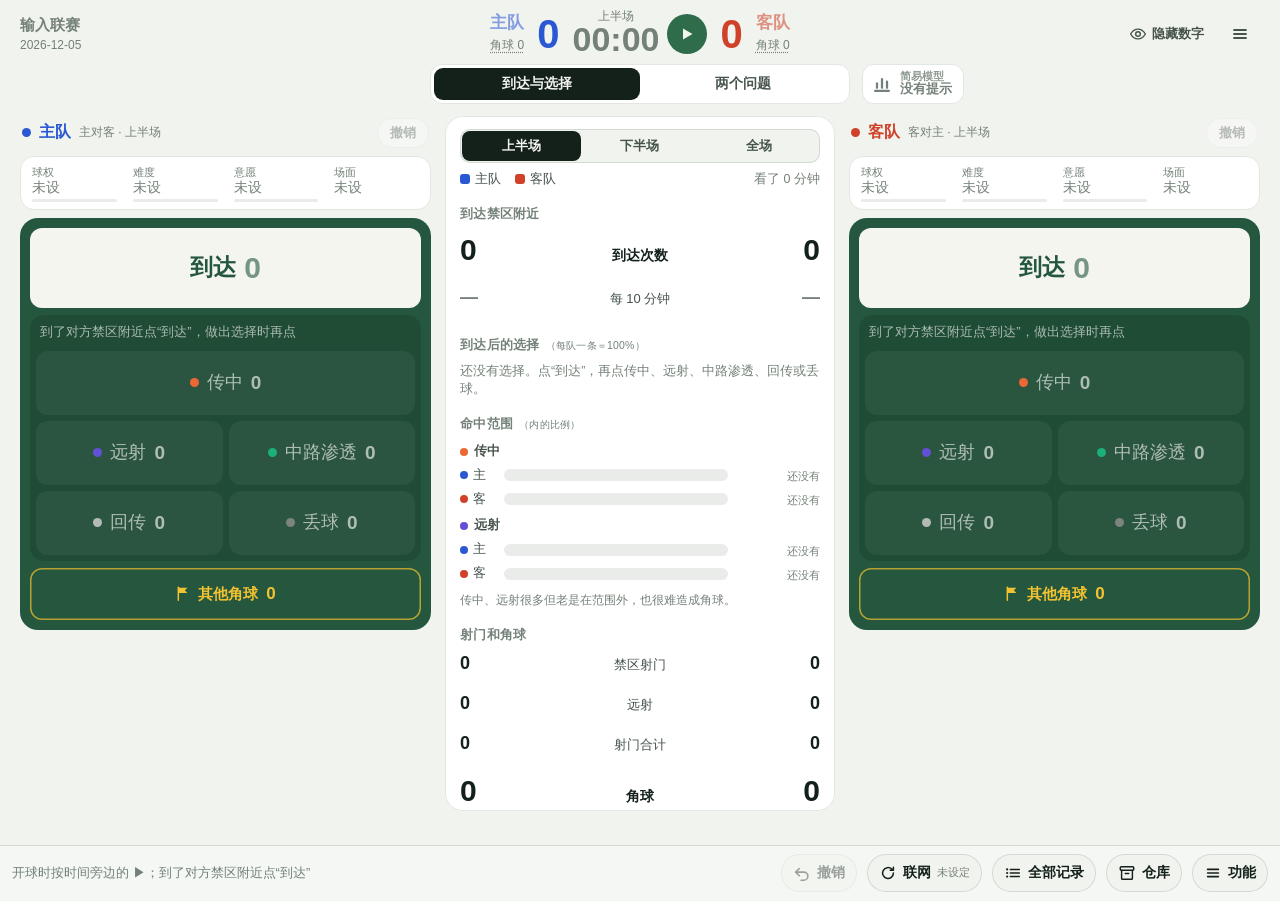
==== index.html @ af72b7cb "v4: hide the slider numbers (eye button) so they don't sway your judgment - Eye button top right (ic" ====
<!doctype html>
<html lang="zh-Hans">
<head>
<meta charset="utf-8">
<meta name="viewport" content="width=device-width, initial-scale=1, viewport-fit=cover, user-scalable=no">
<meta name="apple-mobile-web-app-capable" content="yes">
<meta name="mobile-web-app-capable" content="yes">
<meta name="apple-mobile-web-app-status-bar-style" content="default">
<meta name="apple-mobile-web-app-title" content="角球到达">
<meta name="theme-color" content="#2F6C4B">
<link rel="manifest" href="./manifest.webmanifest">
<link rel="apple-touch-icon" href="./icon-180.png">
<link rel="icon" type="image/png" sizes="192x192" href="./icon-192.png">
<title>角球到达与选择</title>
<style>
:root{
  --paper:#F1F3EF; --card:#FFFFFF; --raise:#F5F7F4; --ink:#14201A; --ink2:#46544C; --muted:#748178; --rule:#D3DAD4; --line2:#E3E7E2;
  --grass:#2F6C4B; --pitch:#24573D; --pitch2:#1F4D35; --chalk:#F3F5EE; --chalk2:rgba(243,245,238,.66); --tile:rgba(255,255,255,.08); --tile2:rgba(255,255,255,.16);
  --flag:#F2C230; --on-flag:#2A2100; --home:#2A58D3; --away:#CF4229; --warn:#B3261E; --ok:#2F8A57; --scrim:rgba(8,14,10,.45);
  /* 图表：两队、五个选择（颜色检验过色盲与对比） */
  --hm:#2A58D3; --am:#CF4229;
  --cx:#eb6834; --cl:#6250d6; --cm:#1baf7a; --cb:#b4bab5; --cg:#7c847e; --tcb:#14201A; --tcg:#FFFFFF; --trk:#E9ECE9;
  /* 简易模型：大角（黄，跟角球旗一样）、小角（青）、让球（投哪队就用那队的颜色），字色都检验过对比 */
  --big:#F2C230; --on-big:#2A2100; --bigtx:#8A6400; --small:#0F6E78; --on-small:#FFFFFF; --hc0:#2A58D3; --on-hc0:#FFFFFF; --hc1:#B8371F; --on-hc1:#FFFFFF;
  --f-ui:-apple-system,BlinkMacSystemFont,"PingFang SC","Noto Sans SC","Microsoft YaHei",sans-serif;
  --f-num:"Avenir Next Condensed","DIN Condensed","Roboto Condensed","Arial Narrow",-apple-system,sans-serif;
  --pipH:0px;
  color-scheme:light;
}
@media (prefers-color-scheme:dark){:root{
  --paper:#101613; --card:#18201C; --raise:#1C2520; --ink:#E4EAE5; --ink2:#AFBAB3; --muted:#7F8C85; --rule:#2B3530; --line2:#28322D;
  --grass:#2B6445; --pitch:#1E4A33; --pitch2:#1A422D; --home:#86A9FF; --away:#FF8E72; --warn:#FF6B5E; --ok:#5CC08A; --scrim:rgba(0,0,0,.6);
  --hm:#4a7be6; --am:#e0573e;
  --cx:#d95926; --cl:#9085e9; --cm:#199e70; --cb:#5b645e; --cg:#8b948e; --tcb:#F3F5EE; --tcg:#0E1611; --trk:#26302B;
  --bigtx:#F2C230; --small:#5CC6D0; --on-small:#0E1611; --hc0:#86A9FF; --on-hc0:#0E1611; --hc1:#FF8E72; --on-hc1:#0E1611;
  color-scheme:dark;
}}
*{box-sizing:border-box;-webkit-tap-highlight-color:transparent}
html,body{margin:0;height:100%}
body{background:var(--paper);color:var(--ink);font:15px/1.4 var(--f-ui);-webkit-text-size-adjust:100%;overscroll-behavior:none}
button{font:inherit;color:inherit;cursor:pointer;touch-action:manipulation}
button:focus-visible,input:focus-visible{outline:2px solid var(--flag);outline-offset:2px}
input,textarea{font:inherit;color:inherit}
.vh{position:absolute;width:1px;height:1px;overflow:hidden;clip:rect(0 0 0 0)}

/* ---------- 比分列 ---------- */
.app{min-height:100%;display:flex;flex-direction:column;padding:env(safe-area-inset-top) env(safe-area-inset-right) 0 env(safe-area-inset-left)}
.bar{display:grid;grid-template-columns:minmax(0,1fr) auto minmax(0,1fr);align-items:center;gap:12px;padding:10px 20px 6px}
.meta{display:flex;flex-direction:column;gap:2px;min-width:0}
.meta input{border:0;background:none;padding:0;font-weight:600;font-size:15px;min-width:0;width:100%}
.meta input::placeholder{color:var(--muted)}
.meta .sub{font-size:12px;color:var(--muted)}
.score{display:grid;grid-template-columns:minmax(0,9em) auto auto auto minmax(0,9em);align-items:center;gap:10px}
.tn{display:flex;flex-direction:column;min-width:0}
.tn.h{align-items:flex-end;text-align:right} .tn.a{align-items:flex-start}
.tn input{border:0;background:none;padding:0;font-weight:700;font-size:17px;width:100%;text-overflow:ellipsis}
.tn.h input{text-align:right;color:var(--home)} .tn.a input{color:var(--away)}
.tn input::placeholder{color:inherit;opacity:.55}
.cks{border:0;background:none;padding:3px 0;font-size:12px;color:var(--muted);text-decoration:underline dotted;text-underline-offset:3px;white-space:nowrap}
.gl{border:0;background:none;padding:0 3px;border-radius:8px;font:600 40px/1 var(--f-num);min-width:.7em;text-align:center}
.gl.h{color:var(--home)} .gl.a{color:var(--away)}
.gl:active,.cks:active{background:var(--rule)}
.clk{display:flex;align-items:center;gap:8px}
.clkbtn{border:0;background:none;padding:0;display:flex;flex-direction:column;align-items:center}
.clkbtn span{font-size:12px;color:var(--muted);line-height:1}
.clkbtn b{font:600 34px/1.05 var(--f-num);font-variant-numeric:tabular-nums}
.clk.idle .clkbtn b{color:var(--muted)}
.run{width:40px;height:40px;border-radius:20px;border:0;background:var(--grass);color:var(--chalk);display:grid;place-items:center}
.run.on{background:var(--card);color:var(--ink);box-shadow:inset 0 0 0 1px var(--rule)}
.run svg{width:16px;height:16px}
.bar .tools{justify-self:end;display:flex;gap:6px;align-items:center}
.tbtn{height:36px;padding:0 12px;border:0;border-radius:10px;background:none;color:var(--ink2);font-weight:500;white-space:nowrap}
.tbtn:active{background:var(--rule)}
.tbtn.ic{width:40px;padding:0;display:grid;place-items:center}
/* 隐藏数字：右上角的按钮、第一部分视窗的按钮；隐藏中按钮变深色，拖动条旁边只留划掉的眼睛 */
.tbtn.nbtn{display:inline-flex;align-items:center;gap:5px;padding:0 10px;font-size:13px;font-weight:600}
.tbtn.nbtn.on{background:var(--ink);color:var(--paper)}
.tbtn.nbtn svg,.pill.npill svg{width:18px;height:18px;flex:none}
.pill.npill{display:inline-flex;align-items:center;gap:6px;padding:0 12px}
.nh{display:inline-flex;align-items:center;gap:6px;color:var(--muted);font:600 14px/1.2 var(--f-ui);white-space:nowrap}
.nh svg{width:22px;height:22px;flex:none}
.qval .nh svg{width:26px;height:26px}
/* 两个程序的切换；右边是简易模型的提示（不会把下面的按键挤下去） */
.modebar{display:grid;grid-template-columns:minmax(0,1fr) minmax(0,420px) minmax(0,1fr);align-items:center;gap:12px;padding:0 20px 6px;flex:none}
.mseg{grid-column:2;display:grid;grid-template-columns:1fr 1fr;width:100%;background:var(--card);border:1px solid var(--line2);border-radius:12px;padding:3px}
.mseg button{height:32px;border:0;border-radius:9px;background:none;font-size:14px;font-weight:600;color:var(--ink2);white-space:nowrap}
.mseg button[aria-pressed="true"]{background:var(--ink);color:var(--paper)}
.mbn{grid-column:3;justify-self:start;height:40px;max-width:100%;min-width:0;border:0;border-radius:12px;padding:0 12px 0 10px;display:inline-flex;align-items:center;gap:8px;white-space:nowrap;overflow:hidden;color:var(--muted);background:var(--card);box-shadow:inset 0 0 0 1px var(--line2)}
.mbn[hidden]{display:none}
.mbn svg{width:20px;height:20px;flex:none}
.mbn .tx{display:flex;flex-direction:column;align-items:flex-start;line-height:1.15;flex:none}
.mbn .t1{font-size:10.5px;font-weight:600;opacity:.8}
.mbn .t2{font-size:15px;font-weight:800}
.mbn.none .t2{font-size:13px;font-weight:600}
.mbn .tm{font-size:14px;font-weight:700;min-width:0;overflow:hidden;text-overflow:ellipsis}
.mbn.big{background:var(--big);color:var(--on-big);box-shadow:none}
.mbn.small{background:var(--small);color:var(--on-small);box-shadow:none}
.mbn.hc0{background:var(--hc0);color:var(--on-hc0);box-shadow:none}
.mbn.hc1{background:var(--hc1);color:var(--on-hc1);box-shadow:none}
.mbn.new{animation:mbn .8s ease-in-out 3}
@keyframes mbn{0%,100%{box-shadow:0 0 0 0 rgba(242,194,48,0)}50%{box-shadow:0 0 0 6px rgba(242,194,48,.6)}}
@media (prefers-reduced-motion:reduce){.mbn.new{animation:none}}
/* 每队名字旁边的“大角／小角” */
.mbg{display:inline-flex;align-items:center;gap:3px;height:24px;padding:0 8px 0 6px;border:0;border-radius:12px;font-size:13px;font-weight:800;white-space:nowrap;flex:none}
.mbg svg{width:13px;height:13px;flex:none}
.mbg.big{background:var(--big);color:var(--on-big)}
.mbg.small{background:var(--small);color:var(--on-small)}
.mbg.off{background:var(--paper);color:var(--muted);font-weight:600;box-shadow:inset 0 0 0 1px var(--rule)}

/* ---------- 主区：iPad 三栏（统计在中间） ---------- */
.main{flex:1;display:grid;grid-template-columns:minmax(0,1fr) minmax(320px,390px) minmax(0,1fr);grid-template-areas:"home mid away";gap:14px;padding:6px 20px 76px;align-items:start}
.pad[data-i="0"]{grid-area:home} .pad[data-i="1"]{grid-area:away} .mid{grid-area:mid}
.pad{min-width:0}
body.qmode .main{grid-template-columns:minmax(0,1fr) minmax(0,1fr);grid-template-areas:"home away"}
body.qmode .mid{display:none}
/* 比赛结束后：记录按键换成“这场已经结束”卡片 */
.endc{background:var(--card);color:var(--ink);border:1px solid var(--rule);border-radius:18px;padding:22px 18px;display:flex;flex-direction:column;gap:10px;align-items:stretch}
.endc h2{margin:0;font-size:20px;line-height:1.3}
.endc .es{margin:0;font:600 17px/1.5 var(--f-ui)}
.endc .es .h{color:var(--home)} .endc .es .a{color:var(--away)}
.endc .hint{margin:0}
.endc .linkb{border:0;background:none;color:var(--ink2);font:500 13.5px var(--f-ui);text-decoration:underline;padding:8px 0;align-self:center}
body.ended .pad[data-i="1"]{display:none}
@media (max-width:899px){body.ended .pad[data-i="0"]{grid-column:1 / -1}}
@media (min-width:900px){body.ended .main{grid-template-areas:"home mid mid"}body.ended.qmode .main{grid-template-columns:minmax(0,1fr);grid-template-areas:"home"}}
.pad-h{display:flex;align-items:center;gap:8px;padding:2px 2px 8px;font-size:14px;min-width:0}
.pad-h i{width:9px;height:9px;border-radius:50%;display:inline-block;flex:none}
.pad[data-i="0"] .pad-h i{background:var(--home)} .pad[data-i="1"] .pad-h i{background:var(--away)}
.pad-h b{font-size:16px;min-width:0;overflow:hidden;text-overflow:ellipsis;white-space:nowrap}
.pad[data-i="0"] .pad-h b{color:var(--home)} .pad[data-i="1"] .pad-h b{color:var(--away)}
.pad-h .who{font-size:12px;color:var(--muted);white-space:nowrap;flex:none}
.pad-h .sp{flex:1}
.undo{height:30px;padding:0 12px;border-radius:15px;border:1px solid var(--line2);background:var(--card);font-size:13px;font-weight:600;color:var(--ink2);white-space:nowrap;flex:none}
.undo.hot{background:var(--ink);color:var(--paper);border-color:var(--ink)}
.undo:disabled{opacity:.35}
/* 第一部分（主观）：四项的摘要，点开选择 */
.p1s{width:100%;border:1px solid var(--line2);background:var(--card);border-radius:14px;padding:4px;margin:0 0 8px;display:grid;grid-template-columns:repeat(4,minmax(0,1fr));gap:2px}
.p1s button{position:relative;border:0;background:none;border-radius:10px;padding:4px 7px 8px;display:flex;flex-direction:column;align-items:flex-start;min-width:0;text-align:left;color:var(--ink)}
.p1bar{position:absolute;left:7px;right:7px;bottom:3px;height:3px;border-radius:2px;background:var(--trk);overflow:hidden}
.p1bar i{display:block;height:100%;border-radius:2px;background:var(--ink2)}
.pad[data-i="0"] .p1bar i{background:var(--hm)} .pad[data-i="1"] .p1bar i{background:var(--am)}
.p1s button:active{background:var(--raise)}
.p1s em{font-style:normal;font-size:11px;color:var(--muted);line-height:1.3}
.p1s b{font-size:13.5px;font-weight:600;line-height:1.3;overflow:hidden;text-overflow:ellipsis;white-space:nowrap}
.p1s b.na{color:var(--muted);font-weight:500}
.board{background:var(--pitch);color:var(--chalk);border-radius:18px;padding:10px;display:flex;flex-direction:column;gap:7px}
.k{position:relative;border:0;border-radius:12px;background:var(--tile);color:var(--chalk);display:flex;align-items:center;justify-content:center;gap:8px;min-width:0;padding:6px 8px;min-height:50px}
.k:active{background:var(--tile2)}
.k .l{font-size:15px;font-weight:600;line-height:1.15;text-align:center;white-space:nowrap}
.k .c{font:600 19px/1 var(--f-num);font-variant-numeric:tabular-nums;color:var(--chalk2)}
.k.arb{min-height:66px;background:var(--chalk);color:var(--pitch)}
.k.arb .l{font-size:21px;font-weight:700}
.k.arb .c{font-size:28px;color:var(--pitch);opacity:.6}
.k.arb:active{background:#fff}
.k.arb.on{box-shadow:0 0 0 3px var(--flag)}
.k.ckb{background:transparent;box-shadow:inset 0 0 0 1.5px rgba(242,194,48,.7);min-height:44px}
.k.ckb .l{font-size:14px;color:var(--flag)} .k.ckb .c{color:var(--flag);font-size:17px}
.k.ckb svg{width:15px;height:15px;color:var(--flag)}
.k.hit{animation:hit .45s ease-out}
@keyframes hit{0%{background:rgba(243,245,238,.6)}100%{background:var(--tile)}}
.k.arb.hit{animation:hita .45s ease-out}
@keyframes hita{0%{background:var(--flag)}100%{background:var(--chalk)}}
@media (prefers-reduced-motion:reduce){.k.hit,.k.arb.hit{animation:none}}
/* 到达后的选择链 */
.stage{position:relative;display:flex;flex-direction:column;gap:6px;border-radius:14px;padding:6px;background:rgba(0,0,0,.12)}
.stage.open{background:var(--pitch2);box-shadow:inset 0 0 0 2px var(--flag)}
.sth{display:flex;align-items:center;gap:8px;min-height:24px;padding:0 4px;font-size:13px;color:var(--chalk2);min-width:0}
.sth .tm{font:600 20px/1 var(--f-num);font-variant-numeric:tabular-nums;color:var(--flag);flex:none}
.sth .tm small{font:500 12px var(--f-ui);margin-left:1px}
.sth .q{font-weight:600;color:var(--chalk);white-space:nowrap;flex:none}
.sth .crumb{min-width:0;overflow:hidden;text-overflow:ellipsis;white-space:nowrap}
.sth .crumb b{color:var(--chalk);font-weight:600}
.sth .last{min-width:0;overflow:hidden;text-overflow:ellipsis;white-space:nowrap}
.sth .pulse{width:8px;height:8px;border-radius:50%;background:var(--flag);flex:none;animation:pulse 1s ease-in-out infinite}
@keyframes pulse{0%,100%{opacity:1}50%{opacity:.25}}
@media (prefers-reduced-motion:reduce){.sth .pulse{animation:none}}
.sto{display:grid;gap:6px;grid-template-columns:repeat(2,minmax(0,1fr))}
.sto.n5 .k:first-child{grid-column:1 / -1}
.sto.n3{grid-template-columns:repeat(3,minmax(0,1fr))}
.sto .k{min-height:54px;flex-direction:row}
.sto .k .l{font-size:16px}
.sto .k i{width:9px;height:9px;border-radius:50%;flex:none}
.sto .k small{display:block;font-size:11px;font-weight:500;color:var(--chalk2);margin-top:1px}
.sto .k .lw{display:flex;flex-direction:column;align-items:flex-start;min-width:0}
.sto .k.res-g{box-shadow:inset 0 0 0 1.5px var(--chalk2)}
.sto .k.res-c{background:rgba(242,194,48,.22)} .sto .k.res-c .l{color:var(--flag)}
.stage.idle .sto .k{background:rgba(255,255,255,.05)}
.stage.idle .sto .k .l{color:var(--chalk2);font-weight:500}
.stage.open .sto .k{background:var(--tile2)}
.stage.open .sto .k:active{background:rgba(255,255,255,.3)}
.stf{display:flex;gap:6px}
.stf button{flex:1;height:32px;border:0;border-radius:16px;background:none;box-shadow:inset 0 0 0 1px rgba(243,245,238,.3);color:var(--chalk2);font-size:12.5px;white-space:nowrap;padding:0 6px}
.stf button:active{background:var(--tile)}
.c-x{background:var(--cx)} .c-l{background:var(--cl)} .c-m{background:var(--cm)} .c-b{background:var(--cb)} .c-g{background:var(--cg)} .c-o{background:var(--cg)}

/* ---------- 拖动条（第一部分、两个问题、模型标准） ---------- */
.sl{position:relative;height:44px;padding:0 15px;display:flex;align-items:center;touch-action:pan-y;cursor:pointer;-webkit-user-select:none;user-select:none;-webkit-touch-callout:none;outline:none}
.sl-t{position:relative;flex:1;height:8px;border-radius:4px;background:var(--trk)}
.sl-f{position:absolute;left:0;top:0;bottom:0;border-radius:4px;background:var(--ink2)}
.sl-k{position:absolute;top:50%;width:30px;height:30px;margin:-15px 0 0 -15px;border-radius:50%;background:var(--card);box-shadow:0 1px 5px rgba(0,0,0,.28),inset 0 0 0 2.5px var(--ink2)}
.sl:focus-visible .sl-k{outline:3px solid var(--flag);outline-offset:1px}
.sl.h .sl-f{background:var(--hm)} .sl.h .sl-k{box-shadow:0 1px 5px rgba(0,0,0,.28),inset 0 0 0 2.5px var(--hm)}
.sl.a .sl-f{background:var(--am)} .sl.a .sl-k{box-shadow:0 1px 5px rgba(0,0,0,.28),inset 0 0 0 2.5px var(--am)}
.sl.bq .sl-t{background:var(--am)} .sl.bq .sl-f{background:var(--hm);border-radius:4px 0 0 4px}
.sl.bq .sl-k{box-shadow:0 1px 5px rgba(0,0,0,.28),inset 0 0 0 2.5px var(--ink)}
.sl.na .sl-f{display:none}
.sl.na .sl-t{background:var(--trk)}
.sl.na .sl-k{background:var(--paper);box-shadow:inset 0 0 0 2px var(--muted);opacity:.7}
.sl.big{height:52px;padding:0 19px}
.sl.big .sl-t{height:12px;border-radius:6px}
.sl.big .sl-k{width:38px;height:38px;margin:-19px 0 0 -19px}
.slends{display:flex;justify-content:space-between;gap:10px;font-size:12px;color:var(--muted);margin-top:-6px;padding:0 4px}
/* 拖动条两边的按钮：− ＋（球权是往左、往右），点一下动一格，按住一直动 */
.slw{display:flex;align-items:center;min-width:0}
.slw .sl{flex:1;min-width:0}
.slb{flex:none;width:36px;height:36px;padding:0;border:0;border-radius:18px;background:var(--paper);box-shadow:inset 0 0 0 1px var(--rule);color:var(--ink2);display:flex;align-items:center;justify-content:center;-webkit-user-select:none;user-select:none;-webkit-touch-callout:none}
.slb svg{width:16px;height:16px;pointer-events:none}
.slb:active,.slb.on{background:var(--rule);color:var(--ink)}
.slw.big .slb{width:40px;height:40px;border-radius:20px}
.slw.big .slb svg{width:18px;height:18px}

/* ---------- 两个问题 ---------- */
.qcard{background:var(--card);border:1px solid var(--line2);border-radius:18px;padding:14px 14px 10px;display:flex;flex-direction:column;gap:6px;margin-bottom:10px}
.qq{margin:0;font-size:22px;line-height:1.3;font-weight:800;letter-spacing:.01em}
.qh{display:flex;align-items:baseline;gap:10px;min-height:36px}
.qh .qq{flex:1;min-width:0}
.qval{font:700 36px/1 var(--f-num);font-variant-numeric:tabular-nums;white-space:nowrap;flex:none}
.qval small{font:700 17px var(--f-ui);margin-left:1px}
.qval.na{font:600 15px/1.2 var(--f-ui);color:var(--muted)}
.qsub{display:flex;align-items:baseline;gap:10px;font-size:13px;color:var(--muted);min-width:0}
.qd{flex:1;min-width:0;overflow:hidden;text-overflow:ellipsis;white-space:nowrap}
.qw{font-weight:700;color:var(--ink);white-space:nowrap;flex:none}
.qends{display:flex;justify-content:space-between;align-items:baseline;gap:8px;font-size:12.5px;color:var(--muted);padding:0 4px}
.qends>span:first-child,.qends>span:last-child{flex:none}
.qnote{text-align:center;min-width:0;overflow:hidden;text-overflow:ellipsis;white-space:nowrap}
.qcard>*{flex:none}   /* 卡片变矮时里面的东西不要被压扁 */
.qck{height:36px;border:0;border-radius:18px;background:var(--card);box-shadow:inset 0 0 0 1.5px var(--flag);display:inline-flex;align-items:center;gap:6px;padding:0 12px 0 10px;font-size:14px;font-weight:600;color:var(--ink);flex:none;white-space:nowrap}
.qck svg{width:15px;height:15px}
.qck b{font:700 20px/1 var(--f-num)}
.qck small{font-size:12px;color:var(--muted);font-weight:600}
.qck:active{background:var(--raise)}
@media (min-width:900px){.qh{min-height:48px}.qq{font-size:26px}.qval{font-size:46px}.qval small{font-size:20px}.qsub{font-size:14px}.qcard{padding:18px 18px 12px;gap:10px;margin-bottom:14px}.sl.big{height:60px;padding:0 21px}.sl.big .sl-t{height:14px;border-radius:7px}.sl.big .sl-k{width:42px;height:42px;margin:-21px 0 0 -21px}}

/* ---------- 统计（iPad 中间；手机底部抽屉） ---------- */
.mid{min-width:0;background:var(--card);border:1px solid var(--line2);border-radius:18px;padding:12px 14px 16px;display:flex;flex-direction:column;gap:10px}
.mid-top{display:none}
.st{display:flex;flex-direction:column;gap:18px}
.st-h{display:flex;flex-direction:column;gap:8px}
.seg{display:inline-flex;background:var(--paper);border-radius:10px;padding:2px;box-shadow:inset 0 0 0 1px var(--rule)}
.seg button{border:0;background:none;height:30px;padding:0 10px;border-radius:8px;font-size:13px;font-weight:600;color:var(--ink2);white-space:nowrap}
.seg button[aria-pressed="true"]{background:var(--ink);color:var(--paper)}
.st-h .seg{display:grid;grid-template-columns:repeat(3,1fr)}
.lgd{display:flex;align-items:center;gap:6px 14px;flex-wrap:wrap;font-size:12.5px;color:var(--ink2)}
.lgd span{display:inline-flex;align-items:center;gap:5px;min-width:0}
.lgd i{width:10px;height:10px;border-radius:3px;flex:none}
.lgd .tm{max-width:9em;overflow:hidden;text-overflow:ellipsis;white-space:nowrap}
.lgd .mins{margin-left:auto;color:var(--muted);white-space:nowrap}
.sec{display:flex;flex-direction:column;gap:9px}
.sec h4{margin:0;font-size:12.5px;font-weight:700;color:var(--muted);letter-spacing:.02em;display:flex;align-items:baseline;gap:6px}
.sec h4 small{font-weight:500}
.sec .empty{font-size:12.5px;color:var(--muted);margin:0}
/* 两队对比的一行：数字－名称－数字，下面两条从中间往外长 */
.mr{display:flex;flex-direction:column;gap:3px}
.mr-t{display:grid;grid-template-columns:4.4em minmax(0,1fr) 4.4em;align-items:baseline;gap:6px}
.mr-t .v{font:600 18px/1.1 var(--f-num);font-variant-numeric:tabular-nums;white-space:nowrap}
.mr-t .v.a{text-align:right}
.mr-t .v small{font:500 11px var(--f-ui);color:var(--muted);margin-left:2px}
.mr-t .v.dim{color:var(--muted)}
.mr-t .lb{text-align:center;font-size:13px;color:var(--ink2);white-space:nowrap;overflow:hidden;text-overflow:ellipsis;display:flex;align-items:center;justify-content:center;gap:5px}
.mr-t .lb i{width:8px;height:8px;border-radius:50%;flex:none}
.mr.big .mr-t{grid-template-columns:5.8em minmax(0,1fr) 5.8em}
.mr.big .mr-t .v{font-size:30px}
.mr.big .mr-t .lb{font-size:14px;font-weight:600;color:var(--ink)}
.mb{display:grid;grid-template-columns:1fr 1fr;gap:2px;height:8px}
.mb span{display:block;height:8px}
.mb .h{justify-self:end;background:var(--hm);border-radius:4px 0 0 4px}
.mb .a{justify-self:start;background:var(--am);border-radius:0 4px 4px 0}
.mr.big .mb,.mr.big .mb span{height:10px}
/* 一个整体分成几块（每队一条） */
.sgr{display:grid;grid-template-columns:2.4em minmax(0,1fr);align-items:center;gap:8px}
.sgr .who{display:flex;align-items:center;gap:5px;font-size:12.5px;color:var(--ink2);white-space:nowrap}
.sgr .who i{width:8px;height:8px;border-radius:50%;flex:none}
.sgb{display:flex;gap:2px;height:28px;min-width:0}
.sgb i{display:flex;align-items:center;padding:0 5px;border-radius:4px;font:600 12px/1 var(--f-ui);font-style:normal;color:#fff;white-space:nowrap;min-width:0;overflow:hidden}
.sgb i.c-b{color:var(--tcb)} .sgb i.c-g,.sgb i.c-o{color:var(--tcg)}
.sgb.none{background:var(--trk);border-radius:4px;align-items:center;justify-content:center;font-size:12px;color:var(--muted)}
.sgl{display:flex;flex-wrap:wrap;gap:4px 12px;font-size:12px;color:var(--ink2)}
.sgl span{display:inline-flex;align-items:center;gap:5px}
.sgl i{width:10px;height:10px;border-radius:3px;flex:none}
/* 命中范围：内的比例（同色的浅底当作外） */
.mtr{display:grid;grid-template-columns:2.4em minmax(0,1fr) 5.6em;align-items:center;gap:8px}
.mtr .who{display:flex;align-items:center;gap:5px;font-size:12.5px;color:var(--ink2);white-space:nowrap}
.mtr .who i{width:8px;height:8px;border-radius:50%;flex:none}
.mtk{position:relative;height:12px;border-radius:6px;overflow:hidden;background:var(--trk)}
.mtk span{position:absolute;left:0;top:0;bottom:0;border-radius:6px}
.mtr .r{font:600 15px var(--f-num);font-variant-numeric:tabular-nums;text-align:right;white-space:nowrap}
.mtr .r small{font:500 11px var(--f-ui);color:var(--muted);margin-left:3px}
.mtg{display:flex;flex-direction:column;gap:6px}
.mtg h5{margin:0;font-size:12.5px;font-weight:600;color:var(--ink2);display:flex;align-items:center;gap:6px}
.mtg h5 i{width:8px;height:8px;border-radius:50%}
.snote{font-size:11.5px;line-height:1.5;color:var(--muted);margin:0}
@media (min-width:900px){
  .main{align-items:stretch}
  .main .mid{max-height:calc(100vh - 205px - env(safe-area-inset-bottom));overflow:auto;overscroll-behavior:contain;position:sticky;top:8px;align-self:start}
}
@media (min-width:600px) and (min-height:780px){
  .k.arb{min-height:80px} .k.arb .l{font-size:23px} .k.arb .c{font-size:30px}
  .sto .k{min-height:64px} .sto .k .l{font-size:17.5px}
  .k.ckb{min-height:52px} .k.ckb .l{font-size:15px}
}
@media (min-width:900px) and (max-height:779px){
  .bar{padding:6px 20px 4px}
  .board{padding:8px;gap:6px}
  .k{min-height:44px} .sto .k{min-height:46px} .k.arb{min-height:56px}
}
@media (max-width:899px){
  .main{grid-template-columns:minmax(0,1fr) minmax(0,1fr);grid-template-areas:"home away" "mid mid";gap:10px;padding:6px 12px 80px}
  .bar{grid-template-columns:minmax(0,1fr) auto;grid-template-areas:"meta tools" "score score";padding:8px 12px 6px;row-gap:4px}
  .bar .meta{grid-area:meta;flex-direction:row;align-items:baseline;gap:10px}
  .bar .meta input{width:auto;flex:1}
  .bar .tools{grid-area:tools}
  .score{grid-area:score;justify-self:stretch;grid-template-columns:minmax(0,1fr) auto auto auto minmax(0,1fr)}
  .modebar{padding:0 12px 6px;grid-template-columns:minmax(0,1fr) minmax(0,340px) minmax(0,1fr)}
}

/* ---------- 底部快捷栏 ---------- */
.strip{position:fixed;left:0;right:0;bottom:0;z-index:5;background:var(--raise);border-top:1px solid var(--rule);
  padding:8px max(12px,env(safe-area-inset-right)) calc(8px + env(safe-area-inset-bottom)) max(12px,env(safe-area-inset-left));display:flex;align-items:center;gap:10px}
.recent{flex:1;min-width:0;display:flex;gap:14px;overflow:hidden;font-size:13px;white-space:nowrap;color:var(--ink2)}
.recent button{border:0;background:none;padding:4px 0;display:flex;gap:6px;align-items:baseline;color:var(--ink2)}
.recent .t{font:600 14px var(--f-num);color:var(--muted)}
.recent .d0{color:var(--home)} .recent .d1{color:var(--away)}
.recent .empty{color:var(--muted)}
.qb{position:relative;border:0;height:38px;padding:0 12px;border-radius:19px;background:var(--paper);box-shadow:inset 0 0 0 1px var(--rule);display:inline-flex;align-items:center;gap:6px;font-weight:600;font-size:14px;white-space:nowrap;color:var(--ink)}
.qb:active{background:var(--rule)}
.qb svg{width:18px;height:18px;flex:none}
.qb small{font-size:11px;font-weight:500;color:var(--muted)}
@media (min-width:600px){.qb small:empty{display:none}}
.qb:disabled{opacity:.4}
.qb.only-phone{display:none}
.qb .dot{position:absolute;top:4px;right:6px;width:8px;height:8px;border-radius:50%;background:var(--warn);box-shadow:0 0 0 2px var(--raise)}
.qb.alert small{color:var(--warn)}

/* ---------- 弹出视窗 ---------- */
.sheet{position:fixed;left:0;right:0;top:0;bottom:0;z-index:20;background:var(--scrim);display:flex;align-items:flex-end;justify-content:center}
.sheet[hidden]{display:none}
.card{width:100%;max-width:560px;max-height:88vh;overflow:auto;-webkit-overflow-scrolling:touch;background:var(--card);border-radius:18px 18px 0 0;padding:16px 18px calc(18px + env(safe-area-inset-bottom));display:flex;flex-direction:column;gap:12px}
.card.wide{max-width:740px}
@media (min-width:700px){.sheet{align-items:center}.card{border-radius:18px}}
.card-h{display:flex;align-items:center;gap:10px}
.card-h h3{margin:0;font-size:17px;flex:1;min-width:0}
.pill{height:38px;padding:0 14px;border:0;border-radius:19px;background:var(--paper);box-shadow:inset 0 0 0 1px var(--rule);font-weight:600;white-space:nowrap}
.pill:active{background:var(--rule)}
.pill.dark{background:var(--ink);color:var(--paper);box-shadow:none}
.pill.green{background:var(--grass);color:var(--chalk);box-shadow:none}
.pill.danger{background:var(--warn);color:#fff;box-shadow:none}
.pill:disabled{opacity:.45}
.pill.bigp{height:46px;font-size:15px}
.row{display:flex;flex-wrap:wrap;gap:8px;align-items:center}
.grid2{display:grid;grid-template-columns:1fr 1fr;gap:8px}
.chips{display:flex;flex-wrap:wrap;gap:6px}
.chip{min-height:34px;padding:0 12px;border:0;border-radius:17px;background:var(--paper);box-shadow:inset 0 0 0 1px var(--rule);font-size:13.5px;white-space:nowrap}
.chip[aria-pressed="true"]{background:var(--ink);color:var(--paper);box-shadow:none}
.chip:disabled{opacity:.4}
.lbl{font-size:12.5px;color:var(--muted);margin-bottom:-6px}
.hint{font-size:12.5px;color:var(--muted);margin:0;line-height:1.55}
.netnote{margin:0;font-size:13px;line-height:1.5;color:var(--ink2);background:var(--paper);border-radius:10px;padding:8px 10px}
.big-clk{font:600 54px/1 var(--f-num);font-variant-numeric:tabular-nums;text-align:center}
.tp{display:grid;gap:8px}
.tpv{font:600 44px/1 var(--f-num);font-variant-numeric:tabular-nums;text-align:center}
.tpr{-webkit-appearance:none;appearance:none;width:100%;height:36px;margin:0;background:transparent;touch-action:pan-y}
.tpr::-webkit-slider-runnable-track{height:6px;border-radius:3px;background:var(--rule)}
.tpr::-webkit-slider-thumb{-webkit-appearance:none;width:30px;height:30px;border-radius:50%;background:var(--grass);margin-top:-12px;box-shadow:0 1px 4px rgba(0,0,0,.25)}
.tps{position:relative;height:14px;margin:-6px 15px 0;font-size:11px;color:var(--muted)}
.tps span{position:absolute;-webkit-transform:translateX(-50%);transform:translateX(-50%);white-space:nowrap}
.tpb{display:flex;flex-wrap:wrap;gap:6px;justify-content:center}
@media (max-width:560px){.tpb{display:grid;grid-template-columns:repeat(3,1fr)}}
.stp{display:grid;grid-template-columns:1fr 38px 2.6em 38px;align-items:center;gap:6px;font-size:14px}
.stp span{white-space:nowrap;overflow:hidden;text-overflow:ellipsis}
.stp .h{color:var(--home)} .stp .a{color:var(--away)}
.stp button{height:38px;border:0;border-radius:19px;background:var(--paper);box-shadow:inset 0 0 0 1px var(--rule);font-size:18px;font-weight:600}
.stp b{text-align:center;font:600 20px var(--f-num)}
.jgrp{display:grid;gap:6px}
.jgrp h4{margin:4px 0 0;font-size:13px;color:var(--muted);font-weight:600}
.jgrp h4 small{font-weight:400;margin-left:8px;font-size:12px}
.fi{width:100%;height:42px;border:1px solid var(--rule);border-radius:10px;background:var(--paper);padding:0 12px}
textarea.fi{height:140px;padding:10px 12px;font:12px/1.4 ui-monospace,Menlo,monospace}
.list{display:grid}
.list button{border:0;background:none;border-bottom:1px solid var(--rule);padding:10px 2px;display:grid;grid-template-columns:4.6em minmax(0,1fr) auto;gap:10px;align-items:baseline;text-align:left;color:var(--ink)}
.list .t{font:600 15px var(--f-num);color:var(--muted)}
.list .who{white-space:nowrap;overflow:hidden;text-overflow:ellipsis;max-width:7em;font-size:13px}
.list .who.d0{color:var(--home)} .list .who.d1{color:var(--away)}
.list .bf{color:var(--muted);font-size:12px}
.list .sv{color:var(--muted)}
.list h4{margin:10px 0 2px;font-size:13px;color:var(--muted);font-weight:600}
.list .auto{font-size:10.5px;color:var(--grass);margin-left:4px;font-weight:600}
.fc{display:grid;gap:14px}
.fc h4{margin:0 0 6px;font-size:12.5px;color:var(--muted);font-weight:700}
.fcg{display:grid;grid-template-columns:repeat(auto-fill,minmax(150px,1fr));gap:8px}
.fct{border:0;text-align:left;background:var(--paper);box-shadow:inset 0 0 0 1px var(--rule);border-radius:14px;padding:10px 12px;display:flex;flex-direction:column;gap:3px;min-height:64px;color:var(--ink)}
.fct:active{background:var(--rule)}
.fct b{font-size:14.5px}
.fct span{font-size:12px;color:var(--muted);line-height:1.35}
.fct.danger b{color:var(--warn)}
.hlp{display:grid;gap:12px}
.hlp h4{margin:0 0 2px;font-size:15px}
.hlp p{margin:0;font-size:13.5px;line-height:1.6;color:var(--ink2)}
.hlp p.where{font-size:12px;color:var(--muted)}
.defs{display:grid;gap:14px}
.defs h4{margin:0 0 3px;font-size:15px}
.defs p{margin:0;font-size:13.5px;line-height:1.6;color:var(--ink2)}
.defs ul{margin:4px 0 0;padding-left:18px;font-size:13px;line-height:1.6;color:var(--ink2)}
/* 第一部分的选择视窗 */
.p1g{display:grid;gap:8px}
.p1g h4{margin:0;font-size:15px;display:flex;align-items:baseline;gap:8px}
.p1g h4 small{font-size:12px;font-weight:500;color:var(--muted)}
.p1o{display:grid;gap:6px;grid-template-columns:repeat(3,minmax(0,1fr))}
.p1o.c1{grid-template-columns:minmax(0,1fr)}
.p1o.c1 button{text-align:left;padding:6px 14px;min-height:44px}
.p1o button{border:0;border-radius:12px;background:var(--paper);box-shadow:inset 0 0 0 1px var(--rule);min-height:46px;padding:6px 10px;font-size:14.5px;font-weight:600;line-height:1.3;color:var(--ink)}
.p1o button:active{background:var(--rule)}
.p1o button[aria-pressed="true"]{background:var(--ink);color:var(--paper);box-shadow:none}
.p1side{display:grid;grid-template-columns:1fr 1fr}
.p1g h4 .p1clr{margin-left:auto;border:0;background:none;color:var(--ink2);font-size:12.5px;font-weight:500;text-decoration:underline;text-underline-offset:3px;padding:4px 2px}
.p1g h4 .p1clr:disabled{opacity:.35;text-decoration:none}
.p1val{display:flex;align-items:baseline;gap:10px;min-height:30px;min-width:0}
.p1val b{font:600 28px/1 var(--f-num);font-variant-numeric:tabular-nums;white-space:nowrap}
.p1val span{font-size:14px;font-weight:600;color:var(--ink2);min-width:0}
.bqv{display:flex;align-items:baseline;justify-content:space-between;gap:8px}
.bqv .h,.bqv .a{font:600 24px/1 var(--f-num);font-variant-numeric:tabular-nums;white-space:nowrap}
.bqv .h{color:var(--home)} .bqv .a{color:var(--away)}
.bqv .lb{font-size:12px;color:var(--muted);text-align:center}
.p1n{margin:-6px 0 0;font-size:12px;color:var(--muted);line-height:1.5}
/* 简易模型：现在的判断 */
.mbet{display:flex;align-items:center;gap:10px;border-radius:14px;padding:12px 14px;font-size:17px}
.mbet svg{width:22px;height:22px;flex:none}
.mbet.none{background:var(--paper);color:var(--ink2);box-shadow:inset 0 0 0 1px var(--rule);font-size:15px}
.mbet.big{background:var(--big);color:var(--on-big)} .mbet.small{background:var(--small);color:var(--on-small)}
.mbet.hc0{background:var(--hc0);color:var(--on-hc0)} .mbet.hc1{background:var(--hc1);color:var(--on-hc1)}
.mdg{display:grid;grid-template-columns:repeat(auto-fit,minmax(290px,1fr));gap:12px}
.mdc{border:1px solid var(--line2);border-radius:14px;padding:10px 12px 12px;display:grid;gap:10px;min-width:0;align-content:start}
.mdh{display:flex;align-items:center;gap:8px;min-width:0}
.mdh i{width:9px;height:9px;border-radius:50%;flex:none}
.mdh b{font-size:15px;min-width:0;overflow:hidden;text-overflow:ellipsis;white-space:nowrap}
.mdh .wh{font-size:12px;color:var(--muted);flex:1;white-space:nowrap}
.mside{display:grid;gap:3px}
.mside h5{margin:0;display:flex;align-items:center;gap:6px;font-size:13.5px}
.mside h5 svg{width:14px;height:14px;flex:none}
.mside.big h5 svg,.mrule.big>h4 svg{color:var(--bigtx)} .mside.small h5 svg,.mrule.small>h4 svg{color:var(--small)}
.mside h5 em{font-style:normal;font-size:11.5px;font-weight:700;padding:1px 7px;border-radius:8px;background:var(--ok);color:#fff}
.mside h6{margin:4px 0 0;font-size:11.5px;color:var(--muted);font-weight:600}
.mcl{list-style:none;margin:0;padding:0;display:grid;gap:1px}
.mcl li{display:grid;grid-template-columns:16px minmax(0,1fr) auto;gap:6px;align-items:baseline;font-size:13px;padding:3px 0;border-top:1px solid var(--line2)}
.mcl li:first-child{border-top:0}
.mcl li svg{width:14px;height:14px;align-self:center}
.mcl li.y svg{color:var(--ok)} .mcl li.n svg{color:var(--warn)} .mcl li.u svg{color:var(--muted)}
.mcl .ct{color:var(--ink)} .mcl li.u .ct{color:var(--ink2)}
.mcl .cv{font-size:12px;color:var(--muted);white-space:nowrap;text-align:right}
/* 简易模型：调整标准 */
.mopt{display:flex;align-items:center;gap:10px;flex-wrap:wrap}
.mopt>span{font-size:14px;font-weight:600;flex:1;min-width:8em;display:flex;align-items:baseline;gap:8px}
.mopt>span b{font:600 18px var(--f-num)}
.mopt.col{display:grid;gap:2px}
.mrule{border-radius:16px;padding:12px;display:grid;gap:12px;background:var(--paper)}
.mrule>h4{margin:0;display:flex;align-items:center;gap:8px;font-size:15.5px}
.mrule>h4 svg{width:18px;height:18px;flex:none}
.mgrp{display:grid;gap:8px}
.mgrp h5{margin:0;font-size:13px;color:var(--ink2);display:flex;align-items:baseline;gap:8px}
.mgrp h5 small{font-weight:500;color:var(--muted);font-size:12px}
.mce{background:var(--card);border-radius:12px;padding:8px 10px 6px;display:grid;gap:6px;box-shadow:inset 0 0 0 1px var(--rule)}
.mch{display:flex;align-items:baseline;gap:8px;min-width:0}
.mch b{font-size:14px;flex:none}
.mch span{font-size:11.5px;color:var(--muted);flex:1;min-width:0;overflow:hidden;text-overflow:ellipsis;white-space:nowrap}
.mcx{border:0;background:none;color:var(--warn);font-size:12.5px;font-weight:600;padding:4px 2px;flex:none;margin-left:auto}
.mco{display:flex;align-items:center;gap:10px}
.mco .seg button{padding:0 9px}
.mthv{font:600 22px var(--f-num);font-variant-numeric:tabular-nums;margin-left:auto;white-space:nowrap}
.addc{justify-self:start}
.mpick{background:var(--card);border-radius:12px;padding:10px;display:grid;gap:8px;box-shadow:0 0 0 2px var(--flag)}
.mpk-h{display:flex;align-items:center;justify-content:space-between}
/* 仓库 */
.wbar{display:flex;gap:8px;align-items:center}
.wbar .fi{flex:1;height:38px}
.wrow{border-bottom:1px solid var(--rule)}
.wrow>button{border:0;background:none;width:100%;text-align:left;padding:10px 2px;display:grid;gap:3px;color:var(--ink)}
.wrow>button:active{background:var(--paper)}
.wrow .w1{font-weight:600;font-size:14.5px;display:flex;gap:6px;align-items:center;flex-wrap:wrap}
.wrow .w2{font-size:12.5px;color:var(--muted)}
.wtag{font-style:normal;font-size:11px;font-weight:700;border-radius:8px;padding:0 6px;line-height:18px;background:var(--paper);color:var(--ink2);box-shadow:inset 0 0 0 1px var(--rule)}
.wtag.live{background:var(--grass);color:var(--chalk);box-shadow:none}
.wact{padding:0 2px 12px;display:grid;gap:8px}
.sts{width:100%;border-collapse:collapse;font-size:13px;text-align:center}
.sts th{font-size:11.5px;font-weight:600;color:var(--muted);padding:4px 2px}
.sts td{padding:7px 2px;border-top:1px solid var(--rule);font:600 15px var(--f-num);font-variant-numeric:tabular-nums}
.sts td.tl{font:600 13px var(--f-ui);text-align:left;color:var(--ink2)}
.sts td small{font:400 11px var(--f-ui);color:var(--muted);margin-left:2px}
.sts td.dim{color:var(--muted)}
.wst{display:grid;gap:18px}
.wst h4{margin:0 0 6px;font-size:14px}
.tidy{display:grid;gap:8px;background:var(--paper);border-radius:12px;padding:10px 12px}
.tidy b{font-size:14px}
.tidy p{margin:0;font-size:12.5px;color:var(--muted);line-height:1.5}
.toast{position:fixed;left:0;right:0;margin:0 auto;width:-webkit-fit-content;width:fit-content;max-width:calc(100vw - 24px);bottom:calc(70px + env(safe-area-inset-bottom));z-index:30;background:var(--ink);color:var(--paper);border-radius:22px;padding:8px 8px 8px 16px;display:flex;align-items:center;gap:10px;font-size:14px;box-shadow:0 6px 24px rgba(0,0,0,.18)}
.toast[hidden]{display:none}
#toastMsg{min-width:0;display:-webkit-box;-webkit-box-orient:vertical;-webkit-line-clamp:3;overflow:hidden;line-height:1.35}
.toast button{border:0;background:var(--flag);color:var(--on-flag);border-radius:16px;height:32px;padding:0 12px;font-weight:700;white-space:nowrap;flex-shrink:0}
.toast button[hidden]{display:none}
.scrim{display:none}
/* 联网 */
.netpill{display:inline-flex;align-items:center;gap:6px;height:30px;padding:0 10px;border-radius:15px;background:var(--card);border:1px solid var(--line2);font-size:12px;color:var(--ink2);white-space:nowrap;max-width:16em;overflow:hidden}
.netpill[hidden]{display:none}
.netpill i{width:7px;height:7px;border-radius:50%;background:var(--ok);flex:none}
.netpill.off i{background:var(--muted)}
.netpill.bad{color:var(--warn);border-color:var(--warn)} .netpill.bad i{background:var(--warn)}
.netpill span{overflow:hidden;text-overflow:ellipsis}
.sugg{margin:2px 20px 10px;background:var(--card);border-radius:14px;padding:10px 12px 12px;box-shadow:0 0 0 2px var(--flag);display:grid;gap:8px;flex:none}
.sugg[hidden]{display:none}
.sg-h{display:flex;align-items:baseline;gap:4px 10px;flex-wrap:wrap}
.sg-h b{font-size:15px}
.sg-h span{flex:1;font-size:12.5px;color:var(--muted);min-width:12em}
.sg-h button{border:0;background:none;color:var(--ink2);font-size:13px;text-decoration:underline;text-underline-offset:3px;padding:4px}
.sg-f{display:flex;gap:8px;align-items:center}
.sg-f .fi{flex:1;height:38px}
.picks{display:grid;gap:6px;grid-template-columns:repeat(auto-fill,minmax(250px,1fr))}
.picks button{border:0;text-align:left;background:var(--paper);box-shadow:inset 0 0 0 1px var(--rule);border-radius:12px;padding:10px 12px;display:grid;gap:3px;color:var(--ink)}
.picks button:active{background:var(--rule)}
.picks .t1{font-weight:600;font-size:15px}
.picks .t1 b{font:600 16px var(--f-num);margin:0 6px}
.picks .t2{font-size:12.5px;color:var(--muted)}
.picks em{font-style:normal;color:var(--warn)}
.mrow{border-bottom:1px solid var(--rule);padding:10px 0;display:grid;gap:6px}
.mrow .t1{font-weight:600}
.mrow .t2{font-size:12.5px;color:var(--muted)}
.pipband{display:none}

/* ---------- 手机：两栏按键，统计放在底部抽屉 ---------- */
@media (max-width:599px){
  html,body{height:100%}
  .app{height:100vh;height:100dvh}
  .bar{padding:6px 10px 4px}
  .bar .tools .tbtn{height:30px}
  .tbtn.nbtn{width:34px;padding:0;justify-content:center} .tbtn.nbtn span{display:none}   /* 手机：只有眼睛（联网的标签也在这一行，留位置给联赛名） */
  .gl{font-size:30px}
  .clkbtn b{font-size:26px}
  .run{width:34px;height:34px}
  .tn input{font-size:15px}
  .score{gap:6px}
  .modebar{padding:0 10px 4px;grid-template-columns:minmax(0,1fr) minmax(0,46%);gap:6px}
  .mseg{grid-column:1}
  .mseg button{height:30px;font-size:13.5px}
  .mbn{grid-column:2;width:100%;height:36px;padding:0 9px 0 7px;gap:6px}
  .mbn svg{width:17px;height:17px}
  .mbn .t1{font-size:9.5px} .mbn .t2{font-size:13.5px} .mbn.none .t2{font-size:12px}
  .mbn .tm{font-size:12.5px}
  .pad-h .mbg{height:22px;padding:0 6px 0 5px;font-size:12px}
  body:not(.qmode) .pad-h .mbg{padding:0 6px}
  body:not(.qmode) .pad-h .mbg svg{display:none}
  .main{flex:1;min-height:0;display:grid;grid-template-columns:minmax(0,1fr) minmax(0,1fr);grid-template-areas:"home away";grid-template-rows:minmax(0,1fr);align-items:stretch;gap:8px;padding:4px 10px calc(60px + env(safe-area-inset-bottom))}
  .main .pad{display:flex;flex-direction:column;min-height:0}
  .pad-h{padding:0 2px 4px;gap:5px}
  .pad-h b{font-size:15px;flex:0 1 auto}
  .pad-h .who{display:none}
  .undo{height:28px;padding:0 10px;font-size:12px}
  .p1s{grid-template-columns:repeat(2,minmax(0,1fr));padding:2px;gap:0 2px;border-radius:12px;margin-bottom:6px;flex:none}
  .p1s button{flex-direction:row;align-items:baseline;gap:4px;padding:3px 4px 8px;border-radius:8px}
  .p1bar{left:4px;right:4px;bottom:3px}
  .p1s em{font-size:10.5px;flex:none}
  .p1s b{font-size:12px}
  .board{flex:1;min-height:0;padding:6px;gap:6px;border-radius:16px}
  .k.arb{min-height:52px;flex:none}
  .k.arb .l{font-size:19px} .k.arb .c{font-size:24px}
  .k.ckb{min-height:40px;flex:none}
  .stage{flex:1;min-height:0;padding:5px;gap:5px}
  .sth{padding:0 2px;font-size:12px;gap:6px;min-height:22px}
  .sth .tm{font-size:18px}
  .sth .last,.sth.deep .crumb{white-space:normal;display:-webkit-box;-webkit-box-orient:vertical;-webkit-line-clamp:2;line-height:1.3}
  .sth.deep .q{display:none}
  .sto,.sto.n3{flex:1;min-height:0;grid-template-columns:minmax(0,1fr);grid-auto-rows:minmax(0,1fr);gap:5px}
  .sto.n5 .k:first-child{grid-column:auto}
  .sto .k{min-height:0;padding:2px 8px;gap:6px;justify-content:flex-start}
  .sto .k .l{font-size:15px}
  .sto .k .c{margin-left:auto;font-size:17px}
  .sto .k small{font-size:10.5px}
  .stf{flex:none}
  .stf button{height:30px;font-size:12px;padding:0 4px}
  .main .mid{position:fixed;left:0;right:0;bottom:0;z-index:16;max-height:88vh;overflow:auto;-webkit-overflow-scrolling:touch;overscroll-behavior:contain;border-radius:22px 22px 0 0;border:0;box-shadow:0 -10px 40px rgba(0,0,0,.2);padding:4px 14px calc(18px + env(safe-area-inset-bottom));-webkit-transform:translateY(105%);transform:translateY(105%);visibility:hidden;transition:transform .25s ease,visibility 0s .25s}
  .main .mid.open{-webkit-transform:none;transform:none;visibility:visible;transition:transform .25s ease}
  body.qmode .main .mid{display:flex}
  .mid-top{display:flex;align-items:center;justify-content:center;position:relative;height:24px;flex:none}
  .mid-top .grip{width:40px;height:5px;border-radius:3px;background:var(--rule)}
  .mid-x{position:absolute;right:0;top:-2px;border:0;background:none;font-size:13px;color:var(--ink2);height:28px;padding:0 4px}
  .scrim{position:fixed;left:0;right:0;top:0;bottom:0;z-index:15;background:var(--scrim);display:block}
  .scrim[hidden]{display:none}
  .strip{justify-content:space-around;gap:0;padding:3px 4px calc(3px + env(safe-area-inset-bottom))}
  .strip .recent,.strip .only-pad{display:none}
  .qb .dot{top:4px;right:calc(50% - 18px)}
  .qb small{font-size:9.5px;line-height:1.2;max-width:100%;overflow:hidden;text-overflow:ellipsis;white-space:nowrap}
  .sugg{margin:4px 10px 6px}
  .netpill{height:26px;padding:0 8px;font-size:11px;max-width:10em}
  .qb.only-phone{display:inline-flex}
  .qb{flex:1 1 0;min-width:0;height:50px;padding:2px;border-radius:12px;background:none;box-shadow:none;flex-direction:column;justify-content:center;gap:1px;font-size:11.5px;line-height:1.2;color:var(--ink2)}
  .qb svg{width:20px;height:20px}
  .toast{top:calc(6px + env(safe-area-inset-top));bottom:auto}
  /* 两个问题：手机上两队上下排，每题一条拖动条 */
  body.qmode .main{grid-template-columns:minmax(0,1fr);grid-template-areas:"home" "away";grid-template-rows:minmax(0,1fr) minmax(0,1fr);gap:4px}
  body.qmode.ended .main{grid-template-rows:minmax(0,1fr)}
  body.qmode .pad .qcard{flex:1 1 0;min-height:0;justify-content:center}
  body.qmode .pad-h{padding:2px 2px 4px}
  body.qmode .pad-h .who{display:inline}
  .qcard{padding:7px 10px 5px;gap:2px;border-radius:16px;margin-bottom:5px}
  .qcard:last-child{margin-bottom:0}
  .qq{font-size:18px}
  .qh{min-height:30px}
  .qval{font-size:28px} .qval small{font-size:14px}
  .sl.big{height:46px}
  .qsub{font-size:12px}
  .qends{font-size:11.5px}
  .qck{height:32px;padding:0 10px 0 8px;font-size:13px}
  .qck b{font-size:18px}
  @media (max-height:700px){.sto .k .l{font-size:14px}.k.arb{min-height:46px}.qq{font-size:17px}.qval{font-size:24px}.qh{min-height:26px}.sl.big{height:40px}.qcard{padding:6px 10px 4px}.qends{display:none}}
}
@media (max-width:389px){
  .pad-h b{max-width:52%}
  .p1s b{font-size:11.5px}
  .sto .k .l{font-size:14px}
  .mseg button{font-size:13px}
  body.qmode .pad-h .who{display:none}
}
/* 视频浮窗：手机上空出浮窗的位置 */
@media (max-width:599px){
  body.pip-top .pipband{display:flex;flex:none;height:var(--pipH);margin:4px 10px 0;border:1.5px dashed var(--rule);border-radius:14px;align-items:center;justify-content:center;color:var(--muted);font-size:12px;text-align:center;padding:0 12px}
  body.pip-bot .pipband{display:flex;position:fixed;left:10px;right:10px;bottom:calc(4px + env(safe-area-inset-bottom));height:var(--pipH);border:1.5px dashed var(--rule);border-radius:14px;align-items:center;justify-content:center;color:var(--muted);font-size:12px;z-index:1;background:var(--paper)}
  body.pip-bot .strip{bottom:calc(var(--pipH) + 8px + env(safe-area-inset-bottom));padding-bottom:3px;border-bottom:1px solid var(--rule)}
  body.pip-bot .main{padding-bottom:calc(66px + var(--pipH) + env(safe-area-inset-bottom))}
  body.pip-top .toast{top:calc(var(--pipH) + 10px + env(safe-area-inset-top))}
  body.pip-bot .sheet{padding-bottom:calc(var(--pipH) + 8px + env(safe-area-inset-bottom))}
  body.pip-bot .card{border-radius:18px;max-height:calc(100vh - var(--pipH) - 24px - env(safe-area-inset-top) - env(safe-area-inset-bottom))}
  body.pip-bot .main .mid{bottom:calc(var(--pipH) + 8px + env(safe-area-inset-bottom));border-radius:22px;max-height:calc(100vh - var(--pipH) - 24px - env(safe-area-inset-top) - env(safe-area-inset-bottom))}
  body.pip-top .card{max-height:calc(100vh - var(--pipH) - 16px - env(safe-area-inset-top))}
  body.pip-top .main .mid{max-height:calc(100vh - var(--pipH) - 16px - env(safe-area-inset-top))}
  /* 浮窗模式：只留比分那一行，按键压缩 */
  body.pip-on .bar{grid-template-areas:"score score";padding:4px 10px 2px}
  body.pip-on .bar .meta,body.pip-on .bar .tools{display:none}
  body.pip-on .gl{font-size:26px}
  body.pip-on .clkbtn b{font-size:22px}
  body.pip-on .run{width:30px;height:30px}
  body.pip-on .modebar{padding-bottom:3px}
  body.pip-on .mseg{padding:2px} body.pip-on .mseg button{height:26px;font-size:12.5px}
  body.pip-on .mbn{height:30px} body.pip-on .mbn .t1{display:none}
  body.pip-on .p1s{display:none}
  body.pip-on .board{padding:5px;gap:5px;border-radius:14px}
  body.pip-on .k.arb{min-height:42px} body.pip-on .k.arb .l{font-size:17px} body.pip-on .k.arb .c{font-size:20px}
  body.pip-on .k.ckb{min-height:34px}
  body.pip-on .sto .k .l{font-size:14px}
  body.pip-on .sto .k small{display:none}
  /* 浮窗模式的两个问题：只留题目、百分比和拖动条 */
  body.pip-on.qmode .qsub,body.pip-on.qmode .qends{display:none}
  body.pip-on .qcard{padding:5px 10px 3px;gap:0;margin-bottom:4px}
  body.pip-on .qq{font-size:15px} body.pip-on .qh{min-height:24px}
  body.pip-on .qval{font-size:22px} body.pip-on .qval small{font-size:12px}
  body.pip-on .qval.na{font-size:13px}
  body.pip-on .sl.big{height:38px} body.pip-on .sl.big .sl-k{width:32px;height:32px;margin:-16px 0 0 -16px}
  body.pip-on .slw.big .slb{width:34px;height:34px;border-radius:17px}
  body.pip-on.qmode .pad-h{padding:0 2px 2px} body.pip-on .qck{height:28px}
}
@media (max-width:599px) and (max-height:700px){
  body.pip-on .pad-h{padding-bottom:2px} body.pip-on .undo{height:24px}
  body.pip-on .k.arb{min-height:38px} body.pip-on .k.arb .l{font-size:16px} body.pip-on .k.arb .c{font-size:18px}
  body.pip-on .k.ckb{min-height:30px} body.pip-on .k.ckb .l{font-size:13px}
  body.pip-on .board{padding:4px;gap:4px} body.pip-on .stage{padding:4px;gap:4px}
  body.pip-on .sth{min-height:18px;font-size:11px} body.pip-on .sth .tm{font-size:16px}
  body.pip-on .stf button{height:26px}
  body.pip-on .sto{gap:4px}
}

</style>
</head>
<body>
<div class="app">
  <div class="pipband" id="pipBand" aria-hidden="true">视频浮窗放在这里（功能 → 视频浮窗 可以调整）</div>
  <header class="bar">
    <div class="meta">
      <input id="fLg" placeholder="输入联赛" maxlength="24" autocomplete="off" aria-label="联赛">
      <span class="sub" id="mDate"></span>
    </div>
    <div class="score">
      <div class="tn h"><input id="fH" placeholder="主队" maxlength="20" autocomplete="off" aria-label="主队名称"><button class="cks" id="ckH" data-a="fix">角球 0</button></div>
      <button class="gl h" id="glH" data-a="fix" aria-label="主队进球，点一下补录或校正">0</button>
      <div class="clk idle" id="clk">
        <button class="clkbtn" id="clkBtn" data-a="clock" aria-label="比赛时间"><span id="perL">上半场</span><b id="clkT">00:00</b></button>
        <button class="run" id="runBtn" aria-label="开始计时"></button>
      </div>
      <button class="gl a" id="glA" data-a="fix" aria-label="客队进球，点一下补录或校正">0</button>
      <div class="tn a"><input id="fA" placeholder="客队" maxlength="20" autocomplete="off" aria-label="客队名称"><button class="cks" id="ckA" data-a="fix">角球 0</button></div>
    </div>
    <div class="tools">
      <button class="netpill" id="netPill" data-a="netpill" hidden></button>
      <button class="tbtn nbtn" id="numBtn" data-a="hidenum"></button>
      <button class="tbtn ic" data-a="menu" aria-label="功能"><svg width="18" height="18" viewBox="0 0 18 18" aria-hidden="true"><path d="M3 5h12M3 9h12M3 13h12" stroke="currentColor" stroke-width="1.8" stroke-linecap="round"/></svg></button>
    </div>
  </header>
  <nav class="modebar" aria-label="切换程序"><div class="mseg" id="mseg"><button data-a="mode" data-v="rec" aria-pressed="true">到达与选择</button><button data-a="mode" data-v="q" aria-pressed="false">两个问题</button></div><button class="mbn none" id="mBan" data-a="mdl" hidden></button></nav>
  <section class="sugg" id="sugg" hidden aria-live="polite"></section>
  <main class="main">
    <section class="pad" data-i="0" aria-label="主队进攻"></section>
    <section class="mid" id="mid" aria-label="统计">
      <div class="mid-top"><span class="grip"></span><button class="mid-x" data-a="midclose">收起</button></div>
      <div id="stats"></div>
    </section>
    <section class="pad" data-i="1" aria-label="客队进攻"></section>
  </main>
</div>
<div class="strip" id="strip">
  <div class="recent" id="recent"></div>
  <button class="qb" data-a="undo" id="qbUndo"></button>
  <button class="qb" data-a="qsync" id="qbSync"></button>
  <button class="qb only-pad" data-a="list" id="qbList"></button>
  <button class="qb only-phone" data-a="stats" id="qbStats"></button>
  <button class="qb" data-a="arch" id="qbArch"></button>
  <button class="qb" data-a="menu" id="qbMenu"></button>
</div>
<div class="scrim" id="scrim" hidden></div>
<div class="sheet" id="sheet" hidden><div class="card" id="card" role="dialog" aria-modal="true"></div></div>
<div class="toast" id="toast" role="status" aria-live="polite" hidden><span id="toastMsg"></span><button id="toastBtn" hidden>撤销</button></div>
<input type="file" id="fileIn" class="vh" accept=".json,application/json,text/plain" tabindex="-1" aria-hidden="true">
<script>
(function(){
'use strict';
/* ================= 工具 ================= */
const $ = (s, r) => (r || document).querySelector(s);
const $$ = (s, r) => Array.prototype.slice.call((r || document).querySelectorAll(s));
const esc = s => String(s == null ? '' : s).replace(/[&<>"']/g, c => ({ '&': '&amp;', '<': '&lt;', '>': '&gt;', '"': '&quot;', "'": '&#39;' }[c]));
const pad2 = n => String(n).padStart(2, '0');
const clamp = (v, a, b) => Math.max(a, Math.min(b, v));
const nowSec = () => Math.floor(Date.now() / 1000);
const ok = v => typeof v === 'number' && isFinite(v);
const f1 = v => ok(v) ? v.toFixed(1) : '—';
const pc = v => ok(v) ? Math.round(v * 100) + '%' : '—';
const r1 = v => Math.round(v * 10) / 10;   // 拖动条的值最多一位小数
const fp = v => String(r1(v));             // 显示：62.5 → "62.5"，60 → "60"
const APPVER = 'v4';
const APPNAME = '角球到达与选择';
const LS = {
  get(k, d){ try { const v = localStorage.getItem(k); return v == null ? d : JSON.parse(v); } catch (e){ return d; } },
  set(k, v){ try { localStorage.setItem(k, JSON.stringify(v)); return true; } catch (e){ return false; } }
};
const phoneMQ = window.matchMedia('(max-width: 599px)');
const isPhone = () => phoneMQ.matches;

/* ================= 到达之后的选择链 =================
   第一步（选择）：x 传中、l 远射、m 中路渗透、b 回传、g 丢球。后面按你的思维导图：
   传中 → i 内／o 外；传中·内 → s 禁区射门（g 进球／c 角球／n 无角球）或 c 解围、中途拦截（c 角球／n 无角球）
   远射 → i 内（g 进球／c 角球／n 无角球）／o 外
   中路渗透 → s 禁区射门（g 进球／c 角球／n 无角球）／n 没有禁区射门
   一次到达存成一串字母，例如 "xisc" ＝ 传中 → 内 → 禁区射门 → 角球；没选完就是比较短的一串。 */
const R3 = { g: { n: '进球', r: 'g' }, c: { n: '角球', r: 'c' }, n: { n: '无角球', r: 'n' } };
const R2 = { c: { n: '角球', r: 'c' }, n: { n: '无角球', r: 'n' } };
const TREE = {
  x: { n: '传中', q: '落点？', o: ['i', 'o'], k: {
    i: { n: '内', d: '传到威胁范围', q: '接下来？', o: ['s', 'c'], k: {
      s: { n: '禁区射门', bs: 1, q: '结果？', o: ['g', 'c', 'n'], k: R3 },
      c: { n: '解围/中途拦截', s: '解围拦截', q: '结果？', o: ['c', 'n'], k: R2 } } },
    o: { n: '外', d: '传偏了' } } },
  l: { n: '远射', q: '落点？', o: ['i', 'o'], k: {
    i: { n: '内', d: '射正、被挡、碰到人', q: '结果？', o: ['g', 'c', 'n'], k: R3 },
    o: { n: '外', d: '射偏、打高' } } },
  m: { n: '中路渗透', q: '接下来？', o: ['s', 'n'], k: {
    s: { n: '禁区射门', bs: 1, q: '结果？', o: ['g', 'c', 'n'], k: R3 },
    n: { n: '无禁区射门' } } },
  b: { n: '回传' },
  g: { n: '丢球' }
};
const CH = ['x', 'l', 'm', 'b', 'g'];
const ROOT = { n: '', q: '选哪一个？', o: CH, k: TREE };
function walk(pa){
  const out = []; let nd = ROOT; pa = String(pa || '');
  for (let j = 0; j < pa.length; j++){ const c = pa[j]; if (!nd.k || !nd.k[c]) break; nd = nd.k[c]; out.push(nd); }
  return out;
}
const cleanPa = pa => String(pa || '').slice(0, walk(pa).length);
const tipOf = pa => { const w = walk(pa); return w.length ? w[w.length - 1] : ROOT; };
const isDone = pa => { const w = walk(pa); return w.length > 0 && !w[w.length - 1].o; };
const resOf = pa => { const w = walk(pa), t = w[w.length - 1]; return t && t.r ? t.r : null; };
const hasBox = pa => walk(pa).some(n => n.bs);
const paLabel = (pa, sep) => walk(pa).map(n => n.s || n.n).join(sep || ' › ');
const CHN = { x: '传中', l: '远射', m: '中路渗透', b: '回传', g: '丢球' };

/* ================= 第一部分（主观，随时可以改）和两个问题 =================
   球权、难度、意愿和两个问题都是拖动条：存百分比（0–100，最多一位小数；每格多少在功能 → 拖动条，默认 1%）。
   场面还是三个选项：存第几个（0 开始）。
   球权只有一条：主队＋客队＝100%，两队各存一笔，用同一个 g 配对。
   bk 是统计用的区间 [下限, 上限)，跟画面上显示的字。值最多一位小数，所以 60.05 当上限＝60% 还算中间那一档；
   三档的中间一档两头都算（40% 和 60% 都是“中”，球权主 40%／客 60% 两队才对称）。 */
const BK3 = w => [[0, 40, '0–39.9%', w[0]], [40, 60.05, '40–60%', w[1]], [60.05, 101, '60.1–100%', w[2]]];
const BK5 = w => [[0, 20, '0–19.9%', w[0]], [20, 40, '20–39.9%', w[1]], [40, 60, '40–59.9%', w[2]], [60, 80, '60–79.9%', w[3]], [80, 101, '80–100%', w[4]]];
const P1 = [
  { f: 'bq', pct: 1, n: '球权', s: '球权', lo: '少', hi: '多', bk: BK3(['少', '中', '多']) },
  { f: 'nd', pct: 1, n: '到禁区附近的难度', s: '难度', lo: '没难度', hi: '难且进不去', bk: BK5(['没难度', '有难度但小', '有难度但进得去', '有很大难度但勉强进得去', '难且进不去']) },
  { f: 'yy', pct: 1, n: '到禁区附近的意愿', s: '意愿', lo: '弱', hi: '强', bk: BK3(['弱', '中', '强']) },
  { f: 'cm', n: '到禁区附近的场面', s: '场面', o: ['包饺子', '包一会饺子然后转换球权', '快速转换球权'], ab: ['包饺子', '包一会', '快转换'] }
];
const QS = [
  { f: 'q1', pct: 1, n: '他容不容易到对方禁区附近？', s: '容不容易到禁区附近', d: '几次进攻里有百分之几能到对方禁区附近', lo: '很难', hi: '很容易', bk: BK5(['很难', '难', '一般', '容易', '很容易']) },
  { f: 'q2', pct: 1, n: '他喜不喜欢传中和远射？', s: '喜不喜欢传中和远射', d: '传中和远射的比例', lo: '很不喜欢', hi: '很喜欢', bk: BK5(['很不喜欢', '不喜欢', '一般', '喜欢', '很喜欢']) }
];
const SVF = {}; P1.concat(QS).forEach(x => { SVF[x.f] = x; });
const bucketOf = (f, v) => { const b = SVF[f].bk; for (let j = 0; j < b.length; j++) if (v >= b[j][0] && v < b[j][1]) return j; return b.length - 1; };
const wordOf = (f, v) => v == null ? '' : SVF[f].bk[bucketOf(f, v)][3];
const svText = (f, v) => { const x = SVF[f]; if (v == null) return '清除'; return x.pct ? pctText(f, v) : x.o[v]; };
/* 旧版（v1）存的是第几个选项：换成那一档中间的百分比（原来的选项留在 o） */
const OLDPCT = { bq: [65, 50, 35], nd: [10, 30, 50, 70, 90], yy: [80, 50, 20], q1: [10, 30, 50, 70, 90], q2: [10, 30, 50, 70, 90] };
const SIMPLE = { ar: '到达', ck: '其他角球', gl: '进球', rc: '红牌' };

/* ================= 保存 ================= */
const KEY = 'corner-reach-matches', CURK = 'corner-reach-current';
let store = LS.get(KEY, {}) || {};
let M = null, seq = 0;
const PER = { 1: [0, 2700, '上半场'], 2: [2700, 5400, '下半场'] };
function newMatch(prev){
  const d = new Date();
  return { id: 'r' + Date.now().toString(36) + Math.random().toString(36).slice(2, 6), c: nowSec(), u: nowSec(),
    d: d.getFullYear() + '-' + pad2(d.getMonth() + 1) + '-' + pad2(d.getDate()), lg: prev ? prev.lg : '', h: '', a: '', st: 1,
    tm: { p: 1, b: 0, r: 0, at: 0, ht: 0 }, pe: {}, obs: null, stop: null, note: '', keep: 0, api: null, apiNo: null, kw: null, ev: [], sv: [], pv: 1, al: [], mc: null };
}
const numOr = (v, d) => ok(v) ? v : d;
function fixEv(e){
  if (!e || !SIMPLE[e.c] || !PER[e.p] || (e.i !== 0 && e.i !== 1)) return null;
  const x = { t: Math.max(0, Math.round(numOr(+e.t, 0))), p: +e.p, i: e.i, c: e.c, k: ++seq };
  if (e.c === 'ar'){ x.pa = cleanPa(e.pa); if (ok(+e.dt) && e.dt !== null && e.dt !== '') x.dt = Math.max(0, Math.round(+e.dt * 10) / 10); }
  else { if (e.b) x.b = 1; if (e.a) x.a = 1; }
  return x;
}
function fixSv(s, old){
  if (!s || !SVF[s.f] || !PER[s.p] || (s.i !== 0 && s.i !== 1)) return null;
  const x = SVF[s.f];
  let v = s.v == null || s.v === '' ? null : +s.v, o = null;
  if (v != null && !isFinite(v)) return null;
  if (x.pct && v != null){
    if (old){ v = Math.round(v); const mp = OLDPCT[s.f]; if (!(v >= 0 && v < mp.length)) return null; o = v; v = mp[v]; }
    else { v = clamp(r1(v), 0, 100); if (s.o != null && isFinite(+s.o)) o = +s.o; }   // 百分比留一位小数
  } else if (v != null){ v = Math.round(v); if (!(v >= 0 && v < x.o.length)) return null; }
  const r = { t: Math.max(0, Math.round(numOr(+s.t, 0))), p: +s.p, i: s.i, f: s.f, v: v, k: ++seq };
  if (o != null) r.o = o;
  if (s.g != null && isFinite(+s.g)) r.g = +s.g;
  return r;
}
const fixAl = a => a && PER[a.p] && (a.g === 'r' || a.g === 'q') && (a.i === 0 || a.i === 1) && (a.v === 'b' || a.v === 's' || a.v === '') ? { t: Math.max(0, Math.round(numOr(+a.t, 0))), p: +a.p, g: a.g, i: a.i, v: a.v } : null;
function fixMatch(m){
  m.lg = String(m.lg || ''); m.h = String(m.h || ''); m.a = String(m.a || ''); m.d = String(m.d || '');
  m.st = m.st === 2 ? 2 : 1;
  const tm = m.tm && PER[m.tm.p] ? m.tm : { p: 1, b: 0, r: 0, at: 0, ht: 0 };
  m.tm = { p: +tm.p, b: Math.max(0, numOr(tm.b, 0)), r: tm.r ? 1 : 0, at: numOr(tm.at, 0), ht: tm.ht ? 1 : 0 };
  const pe = m.pe && typeof m.pe === 'object' ? m.pe : {};
  m.pe = {}; for (const p of [1, 2]) if (ok(pe[p])) m.pe[p] = pe[p];
  m.obs = m.obs && PER[m.obs.p] ? { p: +m.obs.p, t: Math.max(0, numOr(m.obs.t, 0)) } : null;
  m.stop = m.stop && PER[m.stop.p] ? { p: +m.stop.p, t: Math.max(0, numOr(m.stop.t, 0)) } : null;
  m.note = String(m.note || ''); m.keep = m.keep ? 1 : 0;
  m.api = m.api && typeof m.api === 'object' && isFinite(+m.api.id) ? Object.assign({}, m.api, { id: +m.api.id, sw: m.api.sw ? 1 : 0 }) : null;
  m.apiNo = typeof m.apiNo === 'string' ? m.apiNo : null; m.apiErr = null;
  m.kw = m.kw && typeof m.kw === 'object' ? m.kw : null;
  m.ev = (Array.isArray(m.ev) ? m.ev : []).map(fixEv).filter(Boolean);
  const old = m.pv !== 1;   // v1 的比赛：主观选择还是选项，换成百分比
  m.sv = (Array.isArray(m.sv) ? m.sv : []).map(s => fixSv(s, old)).filter(Boolean);
  m.pv = 1;
  m.al = (Array.isArray(m.al) ? m.al : []).map(fixAl).filter(Boolean);   // 简易模型的提醒什么时候出现、消失
  m.mc = m.mc && typeof m.mc === 'object' ? m.mc : null;                 // 当时用的模型标准
  sortEv(m);
  return m;
}
const byTime = (x, y) => x.p - y.p || x.t - y.t || x.k - y.k;
const sortEv = m => { m.ev.sort(byTime); m.sv.sort(byTime); };
let saveT = 0;
function saveNow(){
  clearTimeout(saveT); saveT = 0;
  M.u = nowSec();
  const empty = !M.ev.length && !M.sv.length && !M.h && !M.a && !M.tm.b && !M.tm.r;
  if (!empty || store[M.id]) store[M.id] = M;
  if (!LS.set(KEY, store)) showToast('保存失败：空间可能不足，请先导出备份');
  LS.set(CURK, M.id);
}
const save = () => { clearTimeout(saveT); saveT = setTimeout(saveNow, 300); };
window.addEventListener('pagehide', () => { if (saveT) saveNow(); });
document.addEventListener('visibilitychange', () => { if (document.visibilityState === 'hidden' && saveT) saveNow(); });
for (const id in store){ if (store[id] && typeof store[id] === 'object') fixMatch(store[id]); else delete store[id]; }
M = store[LS.get(CURK, '')] || newMatch();
const PREF = Object.assign({ scope: 'auto', mode: 'rec', st: 1, hn: 0, hw: 1 }, LS.get('corner-reach-pref', {}) || {});
const savePref = () => LS.set('corner-reach-pref', PREF);
/* 拖动条每格多少（百分比的项目：第一部分、两个问题、模型的标准）：功能 → 拖动条 */
const SLSTEPS = [1, 0.5, 0.1];
const pctStep = () => SLSTEPS.indexOf(+PREF.st) >= 0 ? +PREF.st : 1;
/* 隐藏数字（PREF.hn）：画面上不显示你拖的百分比，只看条的位置判断，不受数字影响。
   PREF.hw＝1（默认）：隐藏时连按百分比分档的文字（例如“有难度但小”）也隐藏。
   只影响画面：记录、统计、导出照样有数字；简易模型的标准照样显示数字。 */
const hideNum = () => !!PREF.hn;
const hideWord = () => !!PREF.hn && PREF.hw !== 0;
// 一个拖动条的值写成字：62.5%；隐藏数字时是分档的文字，或“已设”
const pctText = (f, v) => !hideNum() ? fp(v) + '%' : hideWord() ? '已设' : wordOf(f, v);

/* ================= 计时（跟“角球数据记录”一样） ================= */
const clockOf = m => m.tm.r ? m.tm.b + (Date.now() - m.tm.at) / 1000 : m.tm.b;
function fmtClock(p, t){
  t = Math.max(0, Math.floor(t)); const end = PER[p][1];
  if (t > end){ const x = t - end; return (end / 60) + '+' + Math.floor(x / 60) + ':' + pad2(x % 60); }
  return pad2(Math.floor(t / 60)) + ':' + pad2(t % 60);
}
function fmtMin(p, t){ const end = PER[p][1]; t = Math.max(0, Math.floor(t)); return t > end ? (end / 60) + '+' + (Math.floor((t - end) / 60) + 1) + "'" : (Math.floor(t / 60) + 1) + "'"; }
const maxT = (m, p) => { let a = 0; for (const e of m.ev) if (e.p === p && !e.b) a = Math.max(a, e.t); for (const s of m.sv) if (s.p === p) a = Math.max(a, s.t); return a; };
const curP = () => M.tm.ht ? 1 : M.tm.p;
function startClock(){
  if (!M.tm.r){ M.tm.r = 1; M.tm.at = Date.now(); }
  M.tm.ht = 0;
  if (!M.obs) M.obs = { p: M.tm.p, t: Math.round(M.tm.b) };
}
function pauseClock(){ if (M.tm.r){ M.tm.b = Math.round(clockOf(M)); M.tm.r = 0; } }
function setClock(sec){ M.tm.b = Math.max(PER[M.tm.p][0], Math.round(sec)); if (M.tm.r) M.tm.at = Date.now(); }
function kick(p){
  if (p === 1){ M.obs = { p: 1, t: 0 }; }
  if (p === 2){
    if (!M.pe[1]){ const c = clockOf(M); M.pe[1] = M.tm.p === 1 && c >= 2700 && c <= 3900 ? Math.round(c) : Math.max(2700, maxT(M, 1)); }
    if (!M.obs) M.obs = { p: 2, t: 2700 };
  }
  M.tm = { p: p, b: PER[p][0], r: 1, at: Date.now(), ht: 0 };
  if (M.st === 2){ M.st = 1; M.stop = null; }
  M.kw = Object.assign({}, M.kw); M.kw[p] = nowSec();
  return M.api ? delayFromKick() : null;
}
function endFirstHalf(){
  pauseClock();
  M.pe[1] = Math.max(Math.round(clockOf(M)), maxT(M, 1), 2700);
  M.tm.ht = 1;
}
function finishMatch(){
  const ht = M.tm.ht;
  pauseClock();
  const p = ht ? 1 : M.tm.p;
  const t = Math.max(ht && M.pe[1] ? M.pe[1] : Math.round(clockOf(M)), maxT(M, p));
  M.stop = { p: p, t: t };
  if (p === 2 && t >= PER[2][1] && t <= PER[2][1] + 1200) M.pe[2] = t;
  M.st = 2; M.tm.ht = 0;
}
/* 选时间：半场按钮＋拖动条＋加减按钮。tp = { p, v, live, at } */
const TPR = { 1: [0, 3600], 2: [2700, 6300] };
const TPL = { 1: ["0'", "15'", "30'", "45'", '+15'], 2: ["45'", "60'", "75'", "90'", '+15'] };
const tpNow = tp => tp.live && tp.at ? clamp(tp.v + Math.floor((Date.now() - tp.at) / 1000), TPR[tp.p][0], TPR[tp.p][1]) : tp.v;
function tpSet(tp, v){ tp.v = clamp(Math.round(v), TPR[tp.p][0], TPR[tp.p][1]); if (tp.live) tp.at = Date.now(); }
function tpHTML(tp){
  const a = TPR[tp.p][0], b = TPR[tp.p][1], v = tpNow(tp);
  return '<div class="tp"><div class="chips">' + [1, 2].map(q => '<button class="chip" data-a="tpp" data-p="' + q + '" aria-pressed="' + (tp.p === q) + '">' + PER[q][2] + '</button>').join('') + '</div>'
    + '<div class="tpv" id="tpV">' + fmtClock(tp.p, v) + '</div>'
    + '<input type="range" class="tpr" id="tpR" min="' + a + '" max="' + b + '" step="60" value="' + Math.floor(v / 60) * 60 + '" aria-label="比赛时间">'
    + '<div class="tps" aria-hidden="true">' + TPL[tp.p].map((x, j) => '<span style="left:' + (j * 25) + '%">' + x + '</span>').join('') + '</div>'
    + '<div class="tpb">' + [[-60, '−1 分'], [-30, '−30 秒'], [-10, '−10 秒'], [10, '＋10 秒'], [30, '＋30 秒'], [60, '＋1 分']].map(x => '<button class="chip" data-a="tpn" data-d="' + x[0] + '">' + x[1] + '</button>').join('') + '</div></div>';
}
function tpShow(tp){
  const v = $('#tpV'), r = $('#tpR'), g = $('#jgoT'), x = tpNow(tp);
  if (v) v.textContent = fmtClock(tp.p, x);
  if (r && document.activeElement !== r && +r.value !== Math.floor(x / 60) * 60) r.value = Math.floor(x / 60) * 60;
  if (g) g.textContent = fmtClock(tp.p, x);
}
function tpHalf(tp, q){
  if (q === tp.p) return;
  const v = tpNow(tp);
  tp.p = q; tpSet(tp, q === 2 ? v + PER[2][0] : v - PER[2][0]);
}

/* ================= 事件 ================= */
function nowStamp(){
  const p = curP();
  const t = M.tm.ht ? (M.pe[1] || clockOf(M)) : clockOf(M);
  return { p: p, t: Math.round(t) };
}
function addEv(i, c, extra){
  const s = nowStamp();
  if (!M.obs) M.obs = { p: s.p, t: Math.min(s.t, PER[s.p][0]) };
  const e = Object.assign({ t: s.t, p: s.p, i: i, c: c, k: ++seq }, extra || {});
  M.ev.push(e); M.ev.sort(byTime);
  save();
  return e;
}
const evByK = k => { for (const e of M.ev) if (e.k === k) return e; return null; };
const svByK = k => { for (const s of M.sv) if (s.k === k) return s; return null; };
function removeEv(e){ const j = M.ev.indexOf(e); if (j >= 0) M.ev.splice(j, 1); save(); }
function lastOf(i){ let best = null; for (const e of M.ev) if ((i == null || e.i === i) && !e.b && (!best || e.k > best.k)) best = e; return best; }
/* 主观选择：同一项 20 秒内又改，当作改正（取代上一笔），不另记一笔 */
function setSv(i, f, v, g){
  const s = nowStamp(), cur = svCur(M, i, f);
  if (cur && cur.p === s.p && Math.abs(s.t - cur.t) <= 20 && cur.k === lastSvK(i, f) && Date.now() - (cur.at || 0) < 20000){
    cur.v = v; cur.t = s.t; cur.at = Date.now(); M.sv.sort(byTime); save(); return cur;
  }
  if (!M.obs) M.obs = { p: s.p, t: Math.min(s.t, PER[s.p][0]) };
  const x = { t: s.t, p: s.p, i: i, f: f, v: v, k: ++seq, at: Date.now() };
  if (g != null) x.g = g;
  M.sv.push(x); M.sv.sort(byTime); save();
  return x;
}
/* 球权：v＝主队的百分比（null＝清除），客队自动是 100−v */
let bqG = 0;
function setBq(v){
  const h = svCur(M, 0, 'bq'), a = svCur(M, 1, 'bq'), av = v == null ? null : r1(100 - v);
  if (h && a && h.v === v && a.v === av) return;
  const g = Math.max(Date.now(), bqG + 1); bqG = g;
  setSv(0, 'bq', v, g); setSv(1, 'bq', av, g);
}
/* 球权配对的另一笔（同一个 g、另一队） */
function svPair(s){
  if (!s || s.f !== 'bq' || s.g == null) return null;
  for (const x of M.sv) if (x !== s && x.f === 'bq' && x.g === s.g && x.i !== s.i) return x;
  return null;
}
let SL = null, SB = null, rdPend = 0;   // 正在拖的拖动条、正在按的 −／＋；这时候先不重画画面
const slBusy = () => !!((SL && SL.s === 'd') || SB);
const slBusyEl = () => SL && SL.s === 'd' ? SL.el : SB ? SB.el : null;
const lastSvK = (i, f) => { let k = 0; for (const s of M.sv) if (s.i === i && s.f === f && s.k > k) k = s.k; return k; };
/* 现在的选择：最后记的那一笔；某个时间点的选择：那个时间以前最后一笔 */
function svCur(m, i, f){ let best = null; for (const s of m.sv) if (s.i === i && s.f === f && (!best || s.k > best.k)) best = s; return best; }
function svAt(m, i, f, p, t){ let best = null; for (const s of m.sv) if (s.i === i && s.f === f && (s.p < p || (s.p === p && s.t <= t))) best = s; return best; }

/* ================= 计算：看了多久、各种次数 ================= */
function halfSpan(m, p){
  const o = m.obs || { p: 1, t: 0 };
  if (o.p > p) return null;
  const S = o.p === p ? o.t : PER[p][0];
  const cp = m.tm.ht ? 1 : m.tm.p;
  let E;
  if (m.st === 2 && m.stop){
    if (p < m.stop.p) E = m.pe[p] || PER[p][1];
    else if (p === m.stop.p) E = m.stop.t;
    else return null;
  } else if (p < cp) E = m.pe[p] || PER[p][1];
  else if (p === cp) E = m.tm.ht ? (m.pe[1] || clockOf(m)) : clockOf(m);
  else return null;
  E = Math.max(E, maxT(m, p));
  return E > S ? [S, E] : null;
}
function minsOf(m, scope){
  let s = 0;
  for (const p of scope === 'ft' ? [1, 2] : [+scope[1]]){ const sp = halfSpan(m, p); if (sp) s += (sp[1] - sp[0]) / 60; }
  return s;
}
/* 整个半场都有看到：开始不晚于开球后 5 分钟，而且这个半场已经结束 */
function fullHalf(m, p){
  const sp = halfSpan(m, p); if (!sp) return false;
  const o = m.obs || { p: 1, t: 0 };
  const startOk = o.p < p || (o.p === p && o.t <= PER[p][0] + 300);
  const ended = p === 1 ? (!!m.pe[1] || (m.st === 2 && m.stop && m.stop.p === 2) || m.tm.p === 2) : (m.st === 2 && m.stop && m.stop.p === 2 && m.stop.t >= PER[2][1] - 120);
  return startOk && !!ended;
}
/* 一队在一个范围（h1 上半场、h2 下半场、ft 全场）的所有次数 */
function statOf(m, i, scope){
  const want = scope === 'ft' ? 0 : +scope[1];
  const r = { ar: 0, ch: { x: 0, l: 0, m: 0, b: 0, g: 0 }, none: 0, chosen: 0, dt: [], dtc: { x: [], l: [], m: [], b: [], g: [] },
    io: { x: [0, 0], l: [0, 0] }, xn: { s: 0, c: 0 }, mn: { s: 0, n: 0 }, bs: 0, ls: 0, sh: 0,
    ck: 0, ckc: 0, cks: { x: 0, l: 0, m: 0, o: 0 }, ckb: 0, cka: 0, gl: 0, glb: 0, rc: 0 };
  for (const e of m.ev){
    if (e.i !== i || (want && e.p !== want)) continue;
    if (e.c === 'ar'){
      r.ar++;
      const ch = e.pa ? e.pa[0] : '';
      if (!ch){ r.none++; continue; }
      r.ch[ch]++; r.chosen++;
      if (ok(e.dt)){ r.dt.push(e.dt); r.dtc[ch].push(e.dt); }
      if ((ch === 'x' || ch === 'l') && e.pa.length > 1) r.io[ch][e.pa[1] === 'i' ? 0 : 1]++;
      if (ch === 'x' && e.pa.length > 2) r.xn[e.pa[2]]++;
      if (ch === 'm' && e.pa.length > 1) r.mn[e.pa[1]]++;
      if (ch === 'l') r.ls++;
      if (hasBox(e.pa)) r.bs++;
      const res = resOf(e.pa);
      if (res === 'c'){ r.ck++; r.ckc++; r.cks[ch]++; }
      else if (res === 'g') r.gl++;
    } else if (e.c === 'ck'){ r.ck++; if (e.b) r.ckb++; else { r.cks.o++; if (e.a) r.cka++; } }
    else if (e.c === 'gl'){ r.gl++; if (e.b) r.glb++; }
    else if (e.c === 'rc') r.rc++;
  }
  r.sh = r.bs + r.ls;
  return r;
}
const score = m => [statOf(m, 0, 'ft').gl, statOf(m, 1, 'ft').gl];
const cornersOf = (m, scope) => [statOf(m, 0, scope).ck, statOf(m, 1, scope).ck];
const avg = a => a.length ? a.reduce((s, x) => s + x, 0) / a.length : null;
function median(a){ if (!a.length) return null; const s = a.slice().sort((x, y) => x - y), n = s.length; return n % 2 ? s[(n - 1) / 2] : (s[n / 2 - 1] + s[n / 2]) / 2; }
/* 每个区间（拖动条）或选项（场面）停留了几分钟、那段时间几个角球（统计和导出用）。
   键：区间或选项第几个，-1＝没设；avg＝按时间平均的百分比（拖动条才有） */
function stateSplit(m, i, f, scope){
  const x = SVF[f], n = x.pct ? x.bk.length : x.o.length;
  const key = v => v == null ? -1 : x.pct ? bucketOf(f, v) : v;
  const out = { avg: null }; let sw = 0, sm = 0;
  for (let v = -1; v < n; v++) out[v] = { mins: 0, ck: 0, ar: 0, xl: 0 };
  const ps = scope === 'ft' || !scope ? [1, 2] : [+scope[1]];
  for (const p of ps){
    const sp = halfSpan(m, p); if (!sp) continue;
    // 这个半场里的切换点
    const cuts = [];
    for (const s of m.sv) if (s.i === i && s.f === f && s.p === p && s.t > sp[0] && s.t < sp[1]) cuts.push(s.t);
    let t0 = sp[0];
    const pts = cuts.concat([sp[1]]);
    for (const t1 of pts){
      if (t1 > t0){
        const s = svAt(m, i, f, p, t0), v = s ? s.v : null, d = (t1 - t0) / 60;
        out[key(v)].mins += d;
        if (x.pct && v != null){ sw += v * d; sm += d; }
      }
      t0 = t1;
    }
    for (const e of m.ev){
      if (e.i !== i || e.p !== p || e.b) continue;
      if (e.t < sp[0] || e.t > sp[1]) continue;
      const s = svAt(m, i, f, p, e.t), o = out[key(s ? s.v : null)];
      if (e.c === 'ck' || (e.c === 'ar' && resOf(e.pa) === 'c')) o.ck++;
      if (e.c === 'ar'){ o.ar++; if (e.pa && (e.pa[0] === 'x' || e.pa[0] === 'l')) o.xl++; }
    }
  }
  out.avg = sm > 0 ? sw / sm : null;
  return out;
}

/* ================= 统计面板 =================
   iPad 在两队中间，手机在底部“统计”。全部用两队对比：左边主队（蓝）、右边客队（红），
   条从中间往外长，长度跟这一行比较大的那一队比。比例用一整条分成几块（像摊平的饼图）。 */
function scopeNow(){ if (PREF.scope !== 'auto') return PREF.scope; return 'h' + curP(); }
const SCN = { h1: '上半场', h2: '下半场', ft: '全场' };
const CHC = { x: 'c-x', l: 'c-l', m: 'c-m', b: 'c-b', g: 'c-g' };
const DT_MAX = 60;   // 超过 60 秒才选，多半是忘了点，不算进用时
const fmtS = v => ok(v) ? (v < 9.95 ? v.toFixed(1) : String(Math.round(v))) : '—';
const teamDot = i => '<i style="background:var(--' + (i ? 'am' : 'hm') + ')"></i>';
function mrow(lab, hv, av, o){
  o = o || {};
  const fm = o.fmt || (v => String(v)), tx = v => v == null || (typeof v === 'number' && !isFinite(v)) ? '—' : fm(v);
  const mx = Math.max(hv || 0, av || 0), w = v => mx > 0 && v ? Math.max(2, v / mx * 100) : 0;
  const u = o.unit ? '<small>' + o.unit + '</small>' : '';
  return '<div class="mr' + (o.big ? ' big' : '') + '"><div class="mr-t"><span class="v h' + (hv == null ? ' dim' : '') + '">' + tx(hv) + (hv != null ? u : '') + '</span>'
    + '<span class="lb">' + (o.dot ? '<i class="' + o.dot + '"></i>' : '') + lab + '</span>'
    + '<span class="v a' + (av == null ? ' dim' : '') + '">' + tx(av) + (av != null ? u : '') + '</span></div>'
    + '<div class="mb" aria-hidden="true"><span class="h" style="width:' + w(hv).toFixed(1) + '%"></span><span class="a" style="width:' + w(av).toFixed(1) + '%"></span></div></div>';
}
/* 一整条分成几块；放得下才在块里写比例（或次数） */
function segBar(parts, o){
  o = o || {};
  const tot = parts.reduce((s, p) => s + p.v, 0);
  if (!tot) return '<div class="sgb none">' + (o.empty || '还没有') + '</div>';
  return '<div class="sgb" role="img" aria-label="' + esc(parts.filter(p => p.v).map(p => p.n + ' ' + p.v + '（' + pc(p.v / tot) + '）').join('，')) + '">'
    + parts.filter(p => p.v > 0).map(p => { const sh = p.v / tot, lab = o.count ? (sh >= 0.09 ? String(p.v) : '') : (sh >= 0.13 ? pc(sh) : '');
      return '<i class="' + p.c + '" style="-webkit-flex:' + p.v + ' 1 0;flex:' + p.v + ' 1 0">' + lab + '</i>'; }).join('') + '</div>';
}
const segLegend = list => '<div class="sgl">' + list.map(x => '<span><i class="' + x[0] + '"></i>' + x[1] + '</span>').join('') + '</div>';
function meter(i, inn, out, cls){
  const n = inn + out, w = n ? inn / n * 100 : 0;
  return '<div class="mtr"><span class="who">' + teamDot(i) + (i ? '客' : '主') + '</span>'
    + '<div class="mtk" role="img" aria-label="' + (n ? '内 ' + inn + '，外 ' + out : '还没有') + '"><span class="' + cls + '" style="width:' + w.toFixed(1) + '%"></span></div>'
    + '<span class="r">' + (n ? inn + '/' + n + '<small>' + pc(inn / n) + '</small>' : '<small>还没有</small>') + '</span></div>';
}
function renderStats(){
  const el = $('#stats'); if (!el) return;
  const sc = scopeNow(), mins = minsOf(M, sc);
  const S = [statOf(M, 0, sc), statOf(M, 1, sc)];
  const per10 = r => mins >= 1 ? r.ar / mins * 10 : null;
  let h = '<div class="st"><div class="st-h"><div class="seg" role="group" aria-label="统计范围">' + ['h1', 'h2', 'ft'].map(k => '<button data-a="scope" data-v="' + k + '" aria-pressed="' + (sc === k) + '">' + SCN[k] + '</button>').join('') + '</div>'
    + '<div class="lgd"><span>' + teamDot(0) + '<span class="tm">' + esc(teamName(0)) + '</span></span><span>' + teamDot(1) + '<span class="tm">' + esc(teamName(1)) + '</span></span><span class="mins">看了 ' + Math.floor(mins) + ' 分钟</span></div></div>';
  // 到达
  h += '<div class="sec"><h4>到达禁区附近</h4>' + mrow('到达次数', S[0].ar, S[1].ar, { big: true })
    + mrow('每 10 分钟', per10(S[0]), per10(S[1]), { fmt: fmtS }) + '</div>';
  // 选择
  const any = S[0].chosen + S[1].chosen > 0;
  h += '<div class="sec"><h4>到达后的选择<small>（每队一条＝100%）</small></h4>';
  if (any){
    for (const i of [0, 1]) h += '<div class="sgr"><span class="who">' + teamDot(i) + (i ? '客' : '主') + '</span>' + segBar(CH.map(c => ({ c: CHC[c], v: S[i].ch[c], n: CHN[c] })), { empty: '还没有选择' }) + '</div>';
    h += segLegend(CH.map(c => [CHC[c], CHN[c]]));
    const xl = r => r.chosen ? (r.ch.x + r.ch.l) / r.chosen : null;
    const x3 = r => { const n = r.ch.x + r.ch.l + r.ch.m; return n ? (r.ch.x + r.ch.l) / n : null; };
    h += mrow('传中＋远射 占三项', x3(S[0]), x3(S[1]), { fmt: pc, big: true })
      + mrow('传中＋远射 占五项', xl(S[0]), xl(S[1]), { fmt: pc });
    for (const c of CH) h += mrow(CHN[c], S[0].ch[c], S[1].ch[c], { dot: CHC[c] });
    h += mrow('禁区射门', S[0].bs, S[1].bs);
    const nn = [0, 1].map(i => { const e = ocEv(i); return S[i].none - (e && !e.pa && (sc === 'ft' || e.p === +sc[1]) ? 1 : 0); });   // 正在选的那次不算
    h += '<p class="snote">三项＝传中、远射、中路渗透（简易模型用这个比例）；五项再加回传、丢球。</p>';
    if (nn[0] + nn[1]) h += '<p class="snote">没选就结束的到达：主 ' + nn[0] + '、客 ' + nn[1] + '（不算进比例）</p>';
  } else h += '<p class="empty">还没有选择。点“到达”，再点传中、远射、中路渗透、回传或丢球。</p>';
  h += '</div>';
  // 用时
  const dts = r => r.dt.filter(x => x <= DT_MAX), dtc = (r, c) => r.dtc[c].filter(x => x <= DT_MAX);
  if (dts(S[0]).length + dts(S[1]).length){
    h += '<div class="sec"><h4>从到达到做出选择<small>（秒）</small></h4>'
      + mrow('平均', avg(dts(S[0])), avg(dts(S[1])), { fmt: fmtS, unit: '秒', big: true })
      + mrow('中位数', median(dts(S[0])), median(dts(S[1])), { fmt: fmtS, unit: '秒' });
    for (const c of CH) if (dtc(S[0], c).length + dtc(S[1], c).length) h += mrow(CHN[c], avg(dtc(S[0], c)), avg(dtc(S[1], c)), { fmt: fmtS, unit: '秒', dot: CHC[c] });
    h += '<p class="snote">时间越短越果断。超过 ' + DT_MAX + ' 秒的不算（多半是忘了点）；没按“到达”直接点选择的，用时不详。</p></div>';
  }
  // 内外
  h += '<div class="sec"><h4>命中范围<small>（内的比例）</small></h4>';
  for (const c of ['x', 'l']){
    h += '<div class="mtg"><h5><i class="' + CHC[c] + '"></i>' + CHN[c] + '</h5>' + meter(0, S[0].io[c][0], S[0].io[c][1], CHC[c]) + meter(1, S[1].io[c][0], S[1].io[c][1], CHC[c]) + '</div>';
  }
  h += '<p class="snote">传中、远射很多但老是在范围外，也很难造成角球。</p></div>';
  // 射门和角球
  h += '<div class="sec"><h4>射门和角球</h4>'
    + mrow('禁区射门', S[0].bs, S[1].bs) + mrow('远射', S[0].ls, S[1].ls) + mrow('射门合计', S[0].sh, S[1].sh)
    + mrow('角球', S[0].ck, S[1].ck, { big: true }) + mrow('进球', S[0].gl, S[1].gl);
  if (S[0].ck + S[1].ck){
    h += '<h4 style="margin-top:4px">角球从哪里来</h4>';
    for (const i of [0, 1]) h += '<div class="sgr"><span class="who">' + teamDot(i) + (i ? '客' : '主') + '</span>' + segBar([['c-x', 'x', '传中'], ['c-l', 'l', '远射'], ['c-m', 'm', '中路渗透'], ['c-o', 'o', '其他']].map(x => ({ c: x[0], v: S[i].cks[x[1]], n: x[2] })), { count: true, empty: S[i].ckb ? '都是加入前的' : '还没有' }) + '</div>';
    h += segLegend([['c-x', '传中'], ['c-l', '远射'], ['c-m', '中路渗透'], ['c-o', '其他角球']]);
    if (S[0].ckb + S[1].ckb) h += '<p class="snote">角球总数包括中途加入前的（主 ' + S[0].ckb + '、客 ' + S[1].ckb + '），来源里不算。</p>';
  }
  h += '</div></div>';
  el.innerHTML = h;
}

/* ================= 简易模型（你主观定的标准，暂时用） =================
   两个程序各一套：r 到达与选择、q 两个问题。每套有“大角”(b) 和“小角”(s) 两条规则，
   每条规则两组条件：all＝全部满足才算；any＝满足任意一项就算（两组有一组成立就提醒）。
   条件 { m 项目, op 比较, v 标准 }；场面是 { m:'cm', in:[算数的选项] }。
   两队合起来：都大角 → 投大角；都小角 → 投小角；只有一队有提醒、或一队大角一队小角 → 投角球让球（投角球会比较多的那队）。
   这只是提醒，不改任何记录；比赛数据照常记，以后用真实数据建更准的模型。 */
const MET = {
  bq: { n: '球权', u: '%', gp: 0 },
  nd: { n: '到禁区附近的难度', s: '难度', u: '%', gp: 0 },
  yy: { n: '到禁区附近的意愿', s: '意愿', u: '%', gp: 0 },
  cm: { n: '到禁区附近的场面', s: '场面', cat: 1, gp: 0 },
  q1: { n: '问题一：容不容易到禁区附近', s: '问题一', u: '%', gp: 1 },
  q2: { n: '问题二：喜不喜欢传中和远射', s: '问题二', u: '%', gp: 1 },
  xl: { n: '传中＋远射 占三项', s: '传中＋远射占三项', u: '%', gp: 2, d: '（传中＋远射）÷（传中＋远射＋中路渗透）' },
  xin: { n: '传中在范围内的比例', s: '传中内', u: '%', gp: 2, d: '传中里“内”的比例' },
  lin: { n: '远射在范围内的比例', s: '远射内', u: '%', gp: 2, d: '远射里“内”的比例' },
  bg: { n: '回传＋丢球 占五项', s: '回传＋丢球', u: '%', gp: 2, d: '到达后回传或丢球的比例' },
  ar10: { n: '每 10 分钟到达', s: '每10分钟到达', u: '次', lo: 0, hi: 10, st: 0.1, gp: 2, d: '要看满 10 分钟才算' },
  dt: { n: '从到达到选择的平均秒数', s: '平均用时', u: '秒', lo: 0, hi: 15, st: 0.1, gp: 2, d: '越短越果断' }
};
const MORD = ['bq', 'nd', 'yy', 'cm', 'q1', 'q2', 'xl', 'xin', 'lin', 'bg', 'ar10', 'dt'];
const MGP = ['你的判断（第一部分）', '两个问题', '记下的到达和选择'];
const OPS = { gt: '高于', ge: '至少', lt: '低于', le: '最多' };
const OPK = ['gt', 'ge', 'lt', 'le'];
const MPROG = { r: '到达与选择', q: '两个问题' };
// 标准的拖动条每格多少：百分比的项目跟着“功能 → 拖动条”，次数和秒数每格 0.1
const mLo = k => MET[k].lo == null ? 0 : MET[k].lo, mHi = k => MET[k].hi == null ? 100 : MET[k].hi, mSt = k => MET[k].st || pctStep();
const MDEF = { on: 1, sc: 'half', min: 4,
  r: { b: { all: [{ m: 'bq', op: 'ge', v: 30 }, { m: 'nd', op: 'lt', v: 50 }, { m: 'yy', op: 'gt', v: 50 }, { m: 'xl', op: 'gt', v: 50 }], any: [] },
       s: { all: [{ m: 'bq', op: 'le', v: 70 }, { m: 'nd', op: 'gt', v: 60 }, { m: 'yy', op: 'lt', v: 50 }, { m: 'xl', op: 'lt', v: 40 }], any: [{ m: 'nd', op: 'gt', v: 80 }, { m: 'xl', op: 'lt', v: 20 }] } },
  q: { b: { all: [{ m: 'q1', op: 'gt', v: 60 }, { m: 'q2', op: 'gt', v: 60 }], any: [] },
       s: { all: [{ m: 'q1', op: 'lt', v: 40 }, { m: 'q2', op: 'lt', v: 40 }], any: [] } } };
const clone = o => JSON.parse(JSON.stringify(o));
function fixCond(c){
  if (!c || !MET[c.m]) return null;
  if (MET[c.m].cat){
    const a = []; for (const v of Array.isArray(c.in) ? c.in : []){ const n = +v; if (n >= 0 && n < P1[3].o.length && a.indexOf(n) < 0) a.push(n); }
    return { m: c.m, in: a.sort() };
  }
  const k = c.m;   // 标准最多一位小数（不管现在每格多少，之前用小格子定的标准照样留着）
  return { m: k, op: OPS[c.op] ? c.op : 'gt', v: clamp(r1(numOr(+c.v, (mLo(k) + mHi(k)) / 2)), mLo(k), mHi(k)) };
}
function fixModel(o){
  const d = clone(MDEF); if (!o || typeof o !== 'object') return d;
  const r = { on: o.on === 0 ? 0 : 1, sc: o.sc === 'ft' ? 'ft' : 'half', min: clamp(Math.round(numOr(+o.min, 4)), 1, 10) };
  for (const g of ['r', 'q']){
    r[g] = {};
    for (const w of ['b', 's']){
      r[g][w] = {};
      for (const l of ['all', 'any']){
        const src = o[g] && o[g][w] && Array.isArray(o[g][w][l]) ? o[g][w][l] : d[g][w][l];
        r[g][w][l] = src.map(fixCond).filter(Boolean);
      }
    }
  }
  return r;
}
let MODEL = fixModel(LS.get('corner-reach-model', null));
const saveModel = () => LS.set('corner-reach-model', MODEL);
const mScope = () => MODEL.sc === 'ft' ? 'ft' : 'h' + curP();

/* 一个项目现在的值：{ v 数值（场面＝第几个，null＝还不算）, why 不算的原因 } */
function metVal(i, k, r, sc){
  const need = MODEL.min;
  if (SVF[k]){ const s = svCur(M, i, k); return s && s.v != null ? { v: s.v } : { v: null, why: '还没设' }; }
  if (k === 'xl'){ const n = r.ch.x + r.ch.l + r.ch.m; return n >= need ? { v: (r.ch.x + r.ch.l) / n * 100 } : { v: null, why: '三项 ' + n + '/' + need + ' 次' }; }
  if (k === 'xin' || k === 'lin'){ const a = r.io[k[0]], n = a[0] + a[1]; return n >= need ? { v: a[0] / n * 100 } : { v: null, why: (k === 'xin' ? '传中 ' : '远射 ') + n + '/' + need + ' 次' }; }
  if (k === 'bg'){ const n = r.chosen; return n >= need ? { v: (r.ch.b + r.ch.g) / n * 100 } : { v: null, why: '五项 ' + n + '/' + need + ' 次' }; }
  if (k === 'ar10'){ const mins = minsOf(M, sc); return mins >= 10 ? { v: r.ar / mins * 10 } : { v: null, why: '看了 ' + Math.floor(mins) + '/10 分钟' }; }
  if (k === 'dt'){ const a = r.dt.filter(v => v <= DT_MAX); return a.length >= need ? { v: avg(a) } : { v: null, why: '有用时的 ' + a.length + '/' + need + ' 次' }; }
  return { v: null, why: '—' };
}
const EPS = 1e-9;
function condOK(c, mv){
  if (mv.v == null) return null;
  if (MET[c.m].cat) return c.in.indexOf(mv.v) >= 0;
  const a = mv.v, b = c.v;
  return c.op === 'gt' ? a > b + EPS : c.op === 'ge' ? a >= b - EPS : c.op === 'lt' ? a < b - EPS : a <= b + EPS;
}
/* 一队在一个程序的判断：v＝'b' 大角、's' 小角、'' 没有提醒（大小都成立也不提醒，clash） */
function mTeam(g, i){
  const sc = mScope(), r = statOf(M, i, sc);
  const one = c => { const mv = metVal(i, c.m, r, sc); return { c: c, mv: mv, ok: condOK(c, mv) }; };
  const side = w => {
    const R = MODEL[g][w], all = R.all.map(one), any = R.any.map(one);
    const okAll = all.length > 0 && all.every(x => x.ok === true), okAny = any.some(x => x.ok === true);
    return { all: all, any: any, ok: okAll || okAny };
  };
  const b = side('b'), s = side('s');
  return { b: b, s: s, v: b.ok && !s.ok ? 'b' : s.ok && !b.ok ? 's' : '', clash: b.ok && s.ok };
}
/* 两队合起来：k＝big 投大角、small 投小角、hc 投角球让球（i＝投哪一队） */
function mBet(a, b){
  if (a === 'b' && b === 'b') return { k: 'big' };
  if (a === 's' && b === 's') return { k: 'small' };
  if (a === 'b' || b === 'b') return { k: 'hc', i: a === 'b' ? 0 : 1 };   // 一队大角，另一队小角或没有提醒
  if (a === 's' || b === 's') return { k: 'hc', i: a === 's' ? 1 : 0 };   // 一队小角，另一队没有提醒：投没有提醒的那队
  return null;
}
let MN = null;   // 现在的判断（每次重画时算一次）
function mNow(g){ const t = [mTeam(g, 0), mTeam(g, 1)]; return { t: t, bet: mBet(t[0].v, t[1].v) }; }
function mAll(){ MN = { r: mNow('r'), q: mNow('q') }; return MN; }
const mSig = () => MN ? ['r', 'q'].map(g => MN[g].t[0].v + ',' + MN[g].t[1].v).join('|') : '';
/* 记下提醒什么时候出现、消失（导出用，以后可以检验这个模型准不准） */
function mLog(){
  if (!MN || M.st !== 1 || !MODEL.on) return;
  let ch = false;
  for (const g of ['r', 'q']) for (const i of [0, 1]){
    let last = ''; for (const a of M.al) if (a.g === g && a.i === i) last = a.v;
    const v = MN[g].t[i].v;
    if (v !== last){ const s = nowStamp(); M.al.push({ t: s.t, p: s.p, g: g, i: i, v: v }); ch = true; }
  }
  if (ch){ M.mc = clone(MODEL); save(); }
}
/* 编辑标准用：x＝'r.b.all.0' 这样的位置 */
function mCondAt(x){
  const p = String(x).split('.'), R = MODEL[p[0]] && MODEL[p[0]][p[1]], L = R && R[p[2]];
  return L && L[+p[3]] ? L[+p[3]] : null;
}
function newCond(k){
  if (MET[k].cat) return { m: k, in: [0] };
  if (k === 'ar10') return { m: k, op: 'gt', v: 3 };
  if (k === 'dt') return { m: k, op: 'lt', v: 3 };
  return { m: k, op: 'gt', v: 50 };
}
const fmtTh = (k, v) => MET[k].u === '%' ? fp(v) + '%' : fp(v) + ' ' + MET[k].u;
/* 现在的值：你设的（第一部分、两个问题）照原样；算出来的比例、次数、秒数用够看得出满不满足标准的位数
   （例如标准是高于 50%、现在 50.3%，就不能显示成 50%） */
function fmtMV(k, v, c){
  const x = MET[k];
  if (x.cat) return P1[3].o[v] || '—';
  let s;
  if (SVF[k]){ if (hideNum()) return hideWord() ? '已设' : wordOf(k, v); s = fp(v); }   // 隐藏数字时，你拖的值也不在这里显示
  else {
    let d = x.u === '%' ? 0 : 1;
    while (d < 2 && c && condOK(c, { v: +v.toFixed(d) }) !== condOK(c, { v: v })) d++;
    s = String(+v.toFixed(d));
  }
  return x.u === '%' ? s + '%' : s + ' ' + x.u;
}
const mName = k => MET[k].s || MET[k].n;
function condText(c){
  if (MET[c.m].cat) return mName(c.m) + ' 是 ' + (c.in.length ? c.in.map(j => P1[3].o[j]).join(' 或 ') : '（没选）');
  return mName(c.m) + ' ' + OPS[c.op] + ' ' + fmtTh(c.m, c.v);
}

/* ================= 画面 ================= */
const FLAG = '<svg viewBox="0 0 18 18" aria-hidden="true"><path d="M4 17V1.5" stroke="currentColor" stroke-width="1.8" stroke-linecap="round"/><path d="M4.8 2h10l-3 3.2 3 3.2h-10z" fill="currentColor"/></svg>';
const PLAY = '<svg viewBox="0 0 16 16" aria-hidden="true"><path d="M4 2.5v11l9.5-5.5z" fill="currentColor"/></svg>';
const PAUSE = '<svg viewBox="0 0 16 16" aria-hidden="true"><rect x="3.5" y="2.5" width="3" height="11" rx="1" fill="currentColor"/><rect x="9.5" y="2.5" width="3" height="11" rx="1" fill="currentColor"/></svg>';
const IC = {
  undo: '<svg viewBox="0 0 20 20" aria-hidden="true"><path d="M7 5L3 9l4 4" fill="none" stroke="currentColor" stroke-width="1.8" stroke-linecap="round" stroke-linejoin="round"/><path d="M3.5 9H12a4.5 4.5 0 010 9H9" fill="none" stroke="currentColor" stroke-width="1.8" stroke-linecap="round"/></svg>',
  stats: '<svg viewBox="0 0 20 20" aria-hidden="true"><path d="M10 3.5v13" stroke="currentColor" stroke-width="1.6" stroke-linecap="round"/><rect x="3" y="5" width="6" height="3" rx="1.2" fill="currentColor"/><rect x="11" y="5" width="4" height="3" rx="1.2" fill="currentColor" opacity=".55"/><rect x="5" y="12" width="4" height="3" rx="1.2" fill="currentColor"/><rect x="11" y="12" width="6" height="3" rx="1.2" fill="currentColor" opacity=".55"/></svg>',
  list: '<svg viewBox="0 0 20 20" aria-hidden="true"><path d="M7 6h10M7 10h10M7 14h10" stroke="currentColor" stroke-width="1.7" stroke-linecap="round"/><circle cx="3.5" cy="6" r="1.2" fill="currentColor"/><circle cx="3.5" cy="10" r="1.2" fill="currentColor"/><circle cx="3.5" cy="14" r="1.2" fill="currentColor"/></svg>',
  arch: '<svg viewBox="0 0 20 20" aria-hidden="true"><rect x="2.5" y="3" width="15" height="4" rx="1.2" fill="none" stroke="currentColor" stroke-width="1.6"/><path d="M4 7v9a1 1 0 001 1h10a1 1 0 001-1V7M8 10.5h4" fill="none" stroke="currentColor" stroke-width="1.6" stroke-linecap="round"/></svg>',
  menu: '<svg viewBox="0 0 20 20" aria-hidden="true"><path d="M4 6h12M4 10h12M4 14h12" stroke="currentColor" stroke-width="1.8" stroke-linecap="round"/></svg>',
  sync: '<svg viewBox="0 0 20 20" aria-hidden="true"><path d="M16 10a6 6 0 1 1-1.8-4.3M16 3.5v3.5h-3.5" fill="none" stroke="currentColor" stroke-width="1.7" stroke-linecap="round" stroke-linejoin="round"/></svg>'
};
/* 简易模型的图标：大角（往上）、小角（往下）、让球（一上一下）、模型、满足／不满足／还不算 */
const ICM = {
  up: '<svg viewBox="0 0 16 16" aria-hidden="true"><path d="M8 2.5l5.5 6.2H10v4.8H6V8.7H2.5z" fill="currentColor"/></svg>',
  dn: '<svg viewBox="0 0 16 16" aria-hidden="true"><path d="M8 13.5L2.5 7.3H6V2.5h4v4.8h3.5z" fill="currentColor"/></svg>',
  hc: '<svg viewBox="0 0 16 16" aria-hidden="true"><path d="M4.5 2l3.5 4.2H5.8V14H3.2V6.2H1zM11.5 14L8 9.8h2.2V2h2.6v7.8H15z" fill="currentColor"/></svg>',
  mdl: '<svg viewBox="0 0 16 16" aria-hidden="true"><path d="M2.5 13.5h11M4 11V7.5M8 11V4M12 11V6" fill="none" stroke="currentColor" stroke-width="1.8" stroke-linecap="round"/></svg>',
  ok: '<svg viewBox="0 0 16 16" aria-hidden="true"><path d="M3.5 8.5l3 3 6-7" fill="none" stroke="currentColor" stroke-width="2" stroke-linecap="round" stroke-linejoin="round"/></svg>',
  no: '<svg viewBox="0 0 16 16" aria-hidden="true"><path d="M4.5 4.5l7 7M11.5 4.5l-7 7" fill="none" stroke="currentColor" stroke-width="2" stroke-linecap="round"/></svg>',
  na: '<svg viewBox="0 0 16 16" aria-hidden="true"><path d="M4 8h8" stroke="currentColor" stroke-width="2" stroke-linecap="round"/></svg>'
};
/* 隐藏数字：眼睛（显示中）、划掉的眼睛（隐藏中） */
const ICE = {
  on: '<svg viewBox="0 0 20 20" aria-hidden="true"><path d="M1.8 10S5 4.6 10 4.6 18.2 10 18.2 10 15 15.4 10 15.4 1.8 10 1.8 10z" fill="none" stroke="currentColor" stroke-width="1.6" stroke-linejoin="round"/><circle cx="10" cy="10" r="2.6" fill="none" stroke="currentColor" stroke-width="1.6"/></svg>',
  off: '<svg viewBox="0 0 20 20" aria-hidden="true"><path d="M1.8 10S5 4.6 10 4.6 18.2 10 18.2 10 15 15.4 10 15.4 1.8 10 1.8 10z" fill="none" stroke="currentColor" stroke-width="1.6" stroke-linejoin="round" opacity=".55"/><circle cx="10" cy="10" r="2.6" fill="none" stroke="currentColor" stroke-width="1.6" opacity=".55"/><path d="M3.6 3.6l12.8 12.8" stroke="currentColor" stroke-width="1.8" stroke-linecap="round"/></svg>'
};
// 拖动条旁边的大字和文字（隐藏数字时换掉）：两个问题、第一部分视窗里的难度和意愿、球权两边
const qValHTML = v => v == null ? '未设' : hideNum() ? '<span class="nh" title="数字已隐藏">' + ICE.off + '</span>' : fp(v) + '<small>%</small>';
const p1NumHTML = v => v == null ? '未设' : hideNum() ? '<span class="nh">' + ICE.off + '<span>数字已隐藏</span></span>' : fp(v) + '%';
const wordHTML = (f, v) => v == null || hideWord() ? '' : esc(wordOf(f, v));
const bqText = v => v == null ? '—' : hideNum() ? (hideWord() ? '' : wordOf('bq', v)) : fp(v) + '%';
const numBtnHTML = () => (hideNum() ? ICE.off : ICE.on) + '<span>' + (hideNum() ? '显示数字' : '隐藏数字') + '</span>';
const teamName = i => (i ? M.a : M.h).trim() || (i ? '客队' : '主队');
const isOpen = e => OC.some(o => o && o.k === e.k);
function evLabel(e){
  if (e.c === 'ar'){
    const open = isOpen(e) && !isDone(e.pa);
    if (open && !e.pa) return '到达 · 选择中';
    return '到达' + (e.pa ? ' › ' + paLabel(e.pa) : ' · 没选') + (ok(e.dt) ? '（' + fmtS(e.dt) + ' 秒）' : '') + (open ? ' …' : '');
  }
  if (e.c === 'ck') return e.b ? '角球（加入前）' : '其他角球';
  if (e.c === 'gl') return e.b ? '进球（补录）' : '进球';
  return SIMPLE[e.c] || e.c;
}
function svLabel(s){
  const pr = svPair(s);
  if (pr){
    const h = s.i ? pr : s, a = s.i ? s : pr;
    if (h.v == null && a.v == null) return '球权 → 清除';
    if (hideWord()) return '球权 → 已设';
    return '球权 → 主 ' + (h.v == null ? '—' : pctText('bq', h.v)) + ' · 客 ' + (a.v == null ? '—' : pctText('bq', a.v));
  }
  return SVF[s.f].s + ' → ' + svText(s.f, s.v);
}
/* 简易模型：每队的“大角／小角”、两队合起来的提示 */
function mBadge(g, i){
  if (!MODEL.on || !MN) return '';
  const v = MN[g].t[i].v; if (!v) return '';
  return '<button class="mbg ' + (v === 'b' ? 'big' : 'small') + '" data-a="mdl" data-g="' + g + '" aria-label="简易模型：' + esc(teamName(i)) + (v === 'b' ? ' 大角，角球高于平均' : ' 小角，角球低于平均') + '">' + (v === 'b' ? ICM.up : ICM.dn) + '<span>' + (v === 'b' ? '大角' : '小角') + '</span></button>';
}
const betCls = b => !b ? 'none' : b.k === 'hc' ? 'hc' + b.i : b.k;
const betIcon = b => !b ? ICM.mdl : b.k === 'big' ? ICM.up : b.k === 'small' ? ICM.dn : ICM.hc;
function betText(b){
  if (!b) return '现在没有提示';
  if (b.k === 'big') return '可以投大角';
  if (b.k === 'small') return '可以投小角';
  return '可以投角球让球：' + teamName(b.i);
}
let banNew = 0;
function renderBanner(){
  const el = $('#mBan'); if (!el) return;
  if (!MODEL.on || M.st === 2 || !MN){ el.hidden = true; return; }
  el.hidden = false;
  const g = PREF.mode === 'q' ? 'q' : 'r', b = MN[g].bet;
  const sig = g + betCls(b);
  if (el.dataset.sig !== sig){ el.dataset.sig = sig; banNew = b ? Date.now() + 2500 : 0; el.className = 'mbn'; void el.offsetWidth; }
  el.className = 'mbn ' + betCls(b) + (Date.now() < banNew ? ' new' : '');
  el.dataset.g = g;
  el.setAttribute('aria-label', '简易模型（' + MPROG[g] + '）：' + betText(b));
  el.innerHTML = betIcon(b) + '<span class="tx"><span class="t1">简易模型</span><span class="t2">' + (!b ? '没有提示' : b.k === 'hc' ? '投角球让球' : b.k === 'big' ? '投大角' : '投小角') + '</span></span>'
    + (b && b.k === 'hc' ? '<span class="tm">' + esc(teamName(b.i)) + '</span>' : '');
}

function renderHeader(){
  const fh = $('#fH'), fa = $('#fA'), fl = $('#fLg');
  for (const el of [fh, fa, fl]) el.readOnly = M.st === 2;
  if (document.activeElement !== fh) fh.value = M.h;
  if (document.activeElement !== fa) fa.value = M.a;
  if (document.activeElement !== fl) fl.value = M.lg;
  $('#mDate').textContent = M.d + (M.st === 2 ? ' · 已结束' : '');
  const nb = $('#numBtn');
  if (nb){ nb.innerHTML = numBtnHTML(); nb.classList.toggle('on', hideNum()); nb.setAttribute('aria-label', hideNum() ? '拖动条旁边的数字已隐藏，点一下显示' : '隐藏拖动条旁边的数字，只看条的位置'); }
  const sc = score(M), ck = cornersOf(M, 'ft');
  $('#glH').textContent = sc[0]; $('#glA').textContent = sc[1];
  const p = curP(), ck2 = cornersOf(M, 'h2');
  $('#ckH').textContent = '角球 ' + ck[0] + (p === 2 && ck[0] !== ck2[0] ? '（下 ' + ck2[0] + '）' : '');
  $('#ckA').textContent = '角球 ' + ck[1] + (p === 2 && ck[1] !== ck2[1] ? '（下 ' + ck2[1] + '）' : '');
  tickClock();
}
function tickClock(){
  const p = M.tm.p, t = clockOf(M), run = !!M.tm.r;
  $('#clkT').textContent = M.tm.ht ? '中场' : fmtClock(p, t);
  $('#perL').textContent = M.st === 2 ? '已结束' : M.tm.ht ? '休息' : PER[p][2];
  $('#clk').classList.toggle('idle', !run);
  const rb = $('#runBtn'); rb.innerHTML = run ? PAUSE : PLAY; rb.classList.toggle('on', run);
  rb.setAttribute('aria-label', run ? '暂停计时' : (M.tm.ht ? '下半场开球' : '开始计时'));
}
function renderMode(){
  document.body.classList.toggle('qmode', PREF.mode === 'q');
  $$('#mseg button').forEach(b => b.setAttribute('aria-pressed', String(b.dataset.v === PREF.mode)));
}

/* ---------- 到达与选择：每队一栏 ---------- */
const OC = [null, null];   // 正在选的那次到达：{ k 事件, at 按到达的时间(毫秒，0＝不详), dt 第一次选择的用时 }
let lastAdd = null;        // 刚点的事件（撤销按钮会亮一下）
function ocEv(i){ const o = OC[i]; if (!o) return null; const e = evByK(o.k); if (!e || e.c !== 'ar' || isDone(e.pa)){ OC[i] = null; return null; } return e; }
function lastArr(i){ let best = null; for (const e of M.ev) if (e.i === i && e.c === 'ar' && (!best || e.k > best.k)) best = e; return best; }
const ocSecs = i => OC[i] && OC[i].at ? (Date.now() - OC[i].at) / 1000 : null;
function p1SumHTML(i){
  return '<div class="p1s" role="group" aria-label="第一部分：点一项修改">' + P1.map(x => {
    const s = svCur(M, i, x.f), v = s ? s.v : null;
    const t = v == null ? '未设' : x.pct ? pctText(x.f, v) : x.ab[v];
    return '<button data-a="p1" data-i="' + i + '" data-f="' + x.f + '" aria-label="' + x.n + '：' + (v == null ? '未设' : x.pct ? fp(v) + '%' : x.o[v]) + '"><em>' + x.s + '</em><b' + (v == null ? ' class="na"' : '') + '>' + t + '</b>'
      + (x.pct ? '<i class="p1bar" aria-hidden="true"><i style="width:' + (v == null ? 0 : v) + '%"></i></i>' : '') + '</button>';
  }).join('') + '</div>';
}
function optBtn(i, c, name, o){
  o = o || {};
  return '<button class="k' + (o.r ? ' res-' + o.r : '') + '" data-a="pick" data-i="' + i + '" data-v="' + c + '">' + (o.dot ? '<i class="' + o.dot + '"></i>' : '')
    + '<span class="lw"><span class="l">' + name + '</span>' + (o.sub ? '<small>' + o.sub + '</small>' : '') + '</span>' + (o.n != null ? '<span class="c">' + o.n + '</span>' : '') + '</button>';
}
function stageHTML(i, r){
  const e = ocEv(i);
  if (!e){
    const last = lastArr(i);
    const head = last ? '<span class="last">上一次：' + esc(last.pa ? paLabel(last.pa) : '没选') + (ok(last.dt) ? ' · ' + fmtS(last.dt) + ' 秒' : '') + '</span>' : '<span class="last">到了对方禁区附近点“到达”，做出选择时再点</span>';
    return '<div class="stage idle"><div class="sth">' + head + '</div><div class="sto n5">' + CH.map(c => optBtn(i, c, CHN[c], { dot: CHC[c], n: r.ch[c] })).join('') + '</div></div>';
  }
  const pa = e.pa || '', nd = tipOf(pa);
  if (!pa){
    const s = ocSecs(i);
    return '<div class="stage open"><div class="sth"><span class="pulse"></span><span class="tm" id="tm' + i + '">' + (s == null ? '—' : fmtS(s)) + '<small>秒</small></span><span class="q">选哪一个？</span></div>'
      + '<div class="sto n5">' + CH.map(c => optBtn(i, c, CHN[c], { dot: CHC[c], n: r.ch[c] })).join('') + '</div>'
      + '<div class="stf"><button data-a="stx" data-i="' + i + '">取消这次到达</button><button data-a="ste" data-i="' + i + '">没选就结束</button></div></div>';
  }
  return '<div class="stage open"><div class="sth deep"><span class="crumb"><b>' + esc(paLabel(pa)) + '</b>' + (ok(e.dt) ? ' · ' + fmtS(e.dt) + ' 秒' : '') + '</span><span class="q">' + nd.q + '</span></div>'
    + '<div class="sto n' + nd.o.length + '">' + nd.o.map(c => { const x = nd.k[c]; return optBtn(i, c, x.n, { sub: x.d, r: x.r, dot: x.bs ? 'c-' + pa[0] : null }); }).join('') + '</div>'
    + '<div class="stf"><button data-a="stb" data-i="' + i + '">返回</button><button data-a="ste" data-i="' + i + '">先这样，结束</button></div></div>';
}
function recPadHTML(i, sc){
  const r = statOf(M, i, sc), last = lastOf(i);
  const hot = last && lastAdd && lastAdd.k === last.k && Date.now() - lastAdd.at < 8000;
  return '<div class="pad-h"><i></i><b>' + esc(teamName(i)) + '</b>' + mBadge('r', i) + '<span class="who">' + (i ? '客对主' : '主对客') + ' · ' + SCN[sc] + '</span><span class="sp"></span>'
    + '<button class="undo' + (hot ? ' hot' : '') + '" data-a="undoT" data-i="' + i + '" ' + (last ? '' : 'disabled') + '>撤销</button></div>'
    + p1SumHTML(i)
    + '<div class="board"><button class="k arb' + (ocEv(i) ? ' on' : '') + '" data-a="ar" data-i="' + i + '"><span class="l">到达</span><span class="c">' + r.ar + '</span></button>'
    + stageHTML(i, r)
    + '<button class="k ckb" data-a="ck" data-i="' + i + '">' + FLAG + '<span class="l">其他角球</span><span class="c">' + r.cks.o + '</span></button></div>';
}
/* ---------- 两个问题：每队一栏，字大，拖动条（百分比） ---------- */
function qPadHTML(i){
  let h = '<div class="pad-h"><i></i><b>' + esc(teamName(i)) + '</b>' + mBadge('q', i) + '<span class="who">' + (i ? '客对主' : '主对客') + '</span><span class="sp"></span>'
    + '<button class="qck" data-a="ck" data-i="' + i + '" aria-label="' + esc(teamName(i)) + ' 角球加一">' + FLAG + '<span>角球</span><b>' + statOf(M, i, 'ft').ck + '</b><small>＋1</small></button></div>';
  for (const q of QS){
    const s = svCur(M, i, q.f), v = s ? s.v : null, x = i + '_' + q.f;
    let prev = null; for (const y of M.sv) if (y.i === i && y.f === q.f && s && y.k !== s.k && (!prev || y.k > prev.k)) prev = y;
    const note = !s ? '还没设' : v == null ? fmtMin(s.p, s.t) + ' 清除' : fmtMin(s.p, s.t) + ' 设的' + (prev && prev.v != null && !hideNum() ? '（之前 ' + fp(prev.v) + '%）' : '');
    h += '<div class="qcard"><div class="qh"><h3 class="qq">' + q.n + '</h3><span class="qval' + (v == null ? ' na' : '') + '" id="qv_' + x + '">' + qValHTML(v) + '</span></div>'
      + '<div class="qsub"><span class="qd">' + q.d + '</span><span class="qw" id="qw_' + x + '">' + wordHTML(q.f, v) + '</span></div>'
      + slHTML('q', x, v, { cls: 'big lock ' + (i ? 'a' : 'h'), lab: q.n })
      + '<div class="qends"><span>' + q.lo + '</span><span class="qnote">' + note + '</span><span>' + q.hi + '</span></div></div>';
  }
  return h;
}
function renderPads(){
  document.body.classList.toggle('ended', M.st === 2);
  if (M.st === 2){
    const sc = score(M), ck = cornersOf(M, 'ft');
    $('.pad[data-i="0"]').innerHTML = '<div class="endc"><h2>这场已经结束</h2>'
      + '<p class="es"><span class="h">' + esc(teamName(0)) + '</span> ' + sc[0] + '–' + sc[1] + ' <span class="a">' + esc(teamName(1)) + '</span><br>角球 ' + ck[0] + '–' + ck[1] + '</p>'
      + '<p class="hint">' + (M.keep ? '已加入比赛仓库，可以在仓库里导出、看统计。' : '这场没有加入比赛仓库。') + '</p>'
      + '<button class="pill green bigp" data-a="new">开始新比赛</button>'
      + '<button class="pill bigp" data-a="arch">看比赛仓库</button>'
      + '<button class="linkb" data-a="reopen">要接着记录这场：重新打开</button></div>';
    $('.pad[data-i="1"]').innerHTML = '';
    return;
  }
  const sc = 'h' + curP();
  for (const i of [0, 1]) $('.pad[data-i="' + i + '"]').innerHTML = PREF.mode === 'q' ? qPadHTML(i) : recPadHTML(i, sc);
}
/* 最近的一笔（事件或主观选择） */
function lastAny(){
  let best = null, kind = null;
  for (const e of M.ev) if (!e.b && (!best || e.k > best.k)){ best = e; kind = 'ev'; }
  for (const s of M.sv) if (!best || s.k > best.k){ best = s; kind = 'sv'; }
  return best ? { x: best, kind: kind } : null;
}
function renderStrip(){
  const la = lastAny();
  $('#qbUndo').innerHTML = IC.undo + '<span>撤销</span>';
  $('#qbUndo').disabled = !la;
  $('#qbList').innerHTML = IC.list + '<span>全部记录</span>';
  $('#qbStats').innerHTML = IC.stats + '<span>统计</span>';
  $('#qbArch').innerHTML = IC.arch + '<span>仓库</span>';
  $('#qbMenu').innerHTML = IC.menu + '<span>功能</span>';
  const rec = M.ev.filter(e => !e.b).map(e => ({ k: e.k, p: e.p, t: e.t, i: e.i, l: evLabel(e) }))
    .concat(M.sv.filter(s => !(s.i === 1 && svPair(s))).map(s => { const pr = svPair(s); return { k: pr ? Math.max(s.k, pr.k) : s.k, p: s.p, t: s.t, i: pr ? -1 : s.i, l: svLabel(s) }; }))
    .sort((a, b) => b.k - a.k).slice(0, 3);
  $('#recent').innerHTML = rec.length ? rec.map(e => '<button data-a="list"><span class="t">' + fmtClock(e.p, e.t) + '</span>' + (e.i < 0 ? '' : '<span class="d' + e.i + '">' + esc(teamName(e.i)) + '</span>') + esc(e.l) + '</button>').join('') : '<span class="empty">开球时按时间旁边的 ▶；到了对方禁区附近点“到达”</span>';
}
function renderAll(){
  if (slBusy()){ rdPend = 1; return; }   // 正在拖或按着 −／＋：放开以后再重画
  mAll();
  renderMode(); renderHeader(); renderPads(); renderStats(); renderStrip(); renderNet(); renderBanner();
  mLog();
}
/* 计时器每秒更新时间；统计每 15 秒更新（时间在走，每 10 分钟的次数会变） */
let lastSlow = 0;
setInterval(() => {
  tickClock();
  if (M.api && M.api.hold && M.api.hold.length) flushHold();
  if (M.api && apiKey() && NET.iv > 0 && M.st === 1 && isRecording() && !netBusy && sheet.hidden && LIVE_ST.indexOf(M.api.st) >= 0 && nowSec() - (M.api.at || 0) >= NET.iv) apiSync(false);
  if (Date.now() - lastSlow > 15000 && M.tm.r){
    lastSlow = Date.now(); renderStats();
    // 时间在走：每 10 分钟到达这类项目会变，简易模型的判断也跟着更新
    const sg = mSig(); mAll();
    if (mSig() !== sg){ if (slBusy()) rdPend = 1; else { renderPads(); renderBanner(); mLog(); } }
    else renderBanner();
  }
  if (sheetKind === 'join' && sheetData.tp && sheetData.tp.live) tpShow(sheetData.tp);
  if (sheetKind === 'clock'){ const b = $('#shClk'); if (b) b.textContent = M.tm.ht ? '中场' : fmtClock(M.tm.p, clockOf(M)); if (sheetData.tp && sheetData.tp.live) tpShow(sheetData.tp); }
}, 1000);
/* 到达后的秒数：每 0.2 秒更新那一个数字 */
setInterval(() => {
  for (const i of [0, 1]){
    if (!OC[i]) continue;
    const el = document.getElementById('tm' + i); if (!el) continue;
    const s = ocSecs(i); if (s == null) continue;
    el.firstChild.nodeValue = fmtS(s);
  }
}, 200);

/* ================= 记录 ================= */
function flash(sel){ const b = $(sel); if (!b) return; b.classList.remove('hit'); b.getBoundingClientRect(); b.classList.add('hit'); }
/* 已结束的这场不能再记：提示开始新比赛（要接着记就用“重新打开这场”） */
function endedToast(){ showToast('这场已经结束。要记下一场，按“开始新比赛”', startNew, '开始新比赛', 7000); }
function clockTip(){ if (!M.tm.r && !M.tm.ht && M.st !== 2 && M.ev.filter(x => !x.b).length === 1) showToast('计时还没开始：开球时按时间旁边的 ▶，或点时间设定', () => openClock(), '设定时间'); }
/* 防手滑：同一队 0.4 秒内又按“到达”、0.22 秒内连点选择（画面刚换，第二下会点到下一层），当作同一下；
   一次到达刚选完，0.5 秒内再点到选择也不算新的一次 */
const tapAt = [0, 0], doneAt = [0, 0];
function tapArrive(i){
  if (M.st === 2){ endedToast(); return; }
  const o = ocEv(i);
  if (o && !o.pa && Date.now() - tapAt[i] < 400) return;
  tapAt[i] = Date.now();
  const e = addEv(i, 'ar', { pa: '' });
  OC[i] = { k: e.k, at: Date.now(), dt: null };
  lastAdd = { k: e.k, i: i, at: Date.now() };
  renderAll();
  flash('.pad[data-i="' + i + '"] [data-a="ar"]');
  clockTip();
}
let noArrTip = 0;
function pick(i, c){
  if (M.st === 2){ endedToast(); return; }
  let e = ocEv(i);
  const now = Date.now();
  if (now - tapAt[i] < 220 && e && e.pa) return;
  if (!e && now - doneAt[i] < 500) return;
  tapAt[i] = now;
  if (!e){
    if (CH.indexOf(c) < 0) return;
    // 没按“到达”就直接点选择：也算一次到达，用时不详
    e = addEv(i, 'ar', { pa: '' });
    OC[i] = { k: e.k, at: 0, dt: null };
    lastAdd = { k: e.k, i: i, at: Date.now() };
    if (!noArrTip){ noArrTip = 1; showToast('没按“到达”直接点了选择：也算一次到达，用时记成不详'); }
  }
  const nd = tipOf(e.pa);
  if (!nd.o || nd.o.indexOf(c) < 0) return;
  if (!e.pa){
    const o = OC[i];
    const dt = o.dt != null ? o.dt : o.at ? Math.round((Date.now() - o.at) / 100) / 10 : null;
    if (dt != null) e.dt = dt; else delete e.dt;
    o.dt = dt;
  }
  e.pa += c;
  const res = resOf(e.pa);
  const merged = res === 'c' ? mergeAuto(i, 'ck') : res === 'g' ? mergeAuto(i, 'gl') : false;
  const done = isDone(e.pa);
  if (done){ OC[i] = null; doneAt[i] = now; }
  save(); renderAll();
  if (done) flash('.pad[data-i="' + i + '"] [data-a="ar"]');
  if (res === 'g') showToast(teamName(i) + ' 进球 ' + score(M).join('–') + (merged ? '（跟联网补上的那球合并）' : ''));
  else if (res === 'c') showToast(teamName(i) + ' 角球，共 ' + cornersOf(M, 'ft')[i] + ' 个' + (merged ? '（跟联网补上的角球合并）' : ''));
  clockTip();
}
function stageBack(i){
  const e = ocEv(i); if (!e || !e.pa) return;
  e.pa = e.pa.slice(0, -1);
  save(); renderAll();
}
function stageEnd(i){ OC[i] = null; renderAll(); }
function stageCancel(i){
  const e = ocEv(i); OC[i] = null;
  if (!e){ renderAll(); return; }
  removeEv(e); renderAll();
  showToast('已取消这次到达', () => { M.ev.push(e); M.ev.sort(byTime); save(); renderAll(); }, '恢复');
}
function tapCorner(i){
  if (M.st === 2){ endedToast(); return; }
  const s = nowStamp();
  const dup = M.ev.some(e => e.i === i && e.c === 'ar' && resOf(e.pa) === 'c' && e.p === s.p && s.t >= e.t && s.t - e.t <= 60);
  const merged = mergeAuto(i, 'ck');
  const e = addEv(i, 'ck');
  lastAdd = { k: e.k, i: i, at: Date.now() };
  renderAll();
  flash('.pad[data-i="' + i + '"] [data-a="ck"]');
  if (dup) showToast('刚才那次到达已经记了角球，这个会再多算一个', () => { removeEv(e); renderAll(); }, '撤销', 7000);
  else showToast(teamName(i) + ' 角球，共 ' + cornersOf(M, 'ft')[i] + ' 个' + (merged ? '（跟联网补上的角球合并）' : ''));
  clockTip();
}
function pickQ(i, f, v){
  if (M.st === 2){ endedToast(); return; }
  const cur = svCur(M, i, f);
  if (cur && cur.v === v) return;
  setSv(i, f, v);
  renderAll();
}
function undoTeam(i){
  const e = lastOf(i); if (!e) return;
  if (OC[i] && OC[i].k === e.k) OC[i] = null;
  removeEv(e); renderAll();
  showToast('已撤销 ' + teamName(e.i) + ' ' + evLabel(e), () => { M.ev.push(e); M.ev.sort(byTime); save(); renderAll(); }, '恢复');
}
function undoAny(){
  const la = lastAny(); if (!la) return;
  if (la.kind === 'ev'){ undoTeam(la.x.i); return; }
  const s = la.x, pr = svPair(s), rm = pr ? [s, pr] : [s], lab = (pr ? '' : teamName(s.i) + ' ') + svLabel(s);   // 球权两队一起撤销
  for (const x of rm){ const j = M.sv.indexOf(x); if (j >= 0) M.sv.splice(j, 1); }
  save(); renderAll(); if (sheetKind === 'p1') renderSheet();
  showToast('已撤销 ' + lab, () => { for (const x of rm) M.sv.push(x); M.sv.sort(byTime); save(); renderAll(); if (sheetKind === 'p1') renderSheet(); }, '恢复');
}

/* ================= 拖动条 =================
   slHTML(种类, 参数, 值, 设定) 画一条，两边各有一个按钮（− 和 ＋；球权是往左、往右）。
   手指拖、点一下条、方向键、两边的按钮都可以；放开才记下（SLK[种类].commit）。
   拖的时候只更新这一条和旁边的数字（SLK[种类].input），整个画面等放开以后才重画。
   在可以上下捲动的视窗里，要先往左右移才开始拖（往上下就是捲动）；有 lock 的（两个问题）一按就开始。
   每格多少：百分比的项目跟着“功能 → 拖动条”（默认 1%），其他的看 o.st。
   两边的按钮：点一下动一格；按住不放，0.4 秒后开始一直动，放开才记下。 */
const ICS = {
  m: '<svg viewBox="0 0 16 16" aria-hidden="true"><path d="M3.5 8h9" stroke="currentColor" stroke-width="2" stroke-linecap="round"/></svg>',
  p: '<svg viewBox="0 0 16 16" aria-hidden="true"><path d="M3.5 8h9M8 3.5v9" stroke="currentColor" stroke-width="2" stroke-linecap="round"/></svg>',
  l: '<svg viewBox="0 0 16 16" aria-hidden="true"><path d="M10 3.5L5.5 8l4.5 4.5" fill="none" stroke="currentColor" stroke-width="2" stroke-linecap="round" stroke-linejoin="round"/></svg>',
  r: '<svg viewBox="0 0 16 16" aria-hidden="true"><path d="M6 3.5L10.5 8 6 12.5" fill="none" stroke="currentColor" stroke-width="2" stroke-linecap="round" stroke-linejoin="round"/></svg>'
};
function slHTML(kind, x, v, o){
  o = o || {};
  const lo = o.lo == null ? 0 : o.lo, hi = o.hi == null ? 100 : o.hi, st = o.st || pctStep(), one = fp(st) + (o.u == null ? '%' : o.u);
  const w = (v == null ? 50 : (clamp(v, lo, hi) - lo) / (hi - lo) * 100).toFixed(1) + '%';
  // o.lr：两边按钮的说明（球权用“往左／往右”，因为两队一起动）
  const btn = d => '<button type="button" class="slb" data-sb="' + d + '" aria-label="' + esc(o.lr ? o.lr[d > 0 ? 1 : 0] + ' ' + one : (o.lab || '') + (d > 0 ? ' 加 ' : ' 减 ') + one) + '">'
    + (o.lr ? (d > 0 ? ICS.r : ICS.l) : (d > 0 ? ICS.p : ICS.m)) + '</button>';
  return '<div class="slw' + (o.cls && /(^| )big( |$)/.test(o.cls) ? ' big' : '') + '">' + btn(-1)
    + '<div class="sl' + (o.cls ? ' ' + o.cls : '') + (v == null ? ' na' : '') + '" data-sl="' + kind + '" data-x="' + esc(x) + '" data-lo="' + lo + '" data-hi="' + hi + '" data-st="' + st + '" data-v="' + (v == null ? '' : v) + '"'
    + ' role="slider" tabindex="0" aria-label="' + esc(o.lab || '') + '" aria-valuemin="' + lo + '" aria-valuemax="' + hi + '"' + (v == null ? ' aria-valuetext="还没设"' : ' aria-valuenow="' + v + '"') + '>'
    + '<div class="sl-t"><i class="sl-f" style="width:' + w + '"></i><b class="sl-k" style="left:' + w + '"></b></div></div>' + btn(1) + '</div>';
}
/* 手指或滑鼠的位置 → 值（对齐到格子） */
function slVal(el, cx){
  const t = el.querySelector('.sl-t').getBoundingClientRect(), lo = +el.dataset.lo, hi = +el.dataset.hi, st = +el.dataset.st;
  const r = t.width > 0 ? clamp((cx - t.left) / t.width, 0, 1) : 0.5;
  return clamp(+(Math.round((lo + r * (hi - lo)) / st) * st).toFixed(2), lo, hi);
}
/* 往右（d=1）或往左（d=-1）一格；big＝一大格（大约全长的十分之一，键盘的 PageUp／PageDown）。
   不在格子上的值（例如之前每格 0.5% 记的 62.5%，现在每格 1%）先走到旁边的格子；还没设的从中间开始。 */
function slNext(el, d, big){
  const lo = +el.dataset.lo, hi = +el.dataset.hi, st = +el.dataset.st, cur = el.dataset.v === '' ? null : +el.dataset.v;
  const inc = big ? st * Math.max(1, Math.round((hi - lo) / 10 / st)) : st;
  const base = cur == null ? (lo + hi) / 2 : cur;
  const n = d > 0 ? Math.floor(base / inc + 1e-6) + 1 : Math.ceil(base / inc - 1e-6) - 1;
  return clamp(+(n * inc).toFixed(2), lo, hi);
}
function slShow(el, v){
  const lo = +el.dataset.lo, hi = +el.dataset.hi, w = ((v - lo) / (hi - lo) * 100).toFixed(1) + '%';
  el.classList.remove('na');
  el.querySelector('.sl-f').style.width = w; el.querySelector('.sl-k').style.left = w;
  el.dataset.v = v; el.setAttribute('aria-valuenow', v); el.removeAttribute('aria-valuetext');
  const k = SLK[el.dataset.sl]; if (k && k.input) k.input(el.dataset.x, v, el);
}
function slFlush(){ if (rdPend){ rdPend = 0; renderAll(); if (!sheet.hidden) renderSheet(); } }
/* 记下来、重画；原来在这一条（或它的按钮）上的键盘焦点，重画以后放回去 */
function slCommit(el, v, btn){
  const k = SLK[el.dataset.sl], key = el.dataset.sl + '|' + el.dataset.x, ae = document.activeElement;
  const foc = ae === el ? 'sl' : btn && ae === btn ? btn.dataset.sb : null;
  SL = null; rdPend = 0;
  if (k && v != null) k.commit(el.dataset.x, v);
  renderAll(); if (!sheet.hidden) renderSheet();
  if (foc){
    const n = $$('.sl').filter(e => e.dataset.sl + '|' + e.dataset.x === key)[0];
    const f = n && (foc === 'sl' ? n : n.parentNode.querySelector('.slb[data-sb="' + foc + '"]'));
    if (f) f.focus();
  }
}
let slTouchAt = 0;
const slOf = t => t && t.closest ? t.closest('.sl') : null;
document.addEventListener('touchstart', ev => {
  const el = slOf(ev.target);
  if (!el || ev.touches.length !== 1) return;
  const t = ev.touches[0]; slTouchAt = Date.now();
  SL = { el: el, x0: t.clientX, y0: t.clientY, s: 'u', v: null, touch: 1 };
  if (el.classList.contains('lock')){ ev.preventDefault(); SL.s = 'd'; SL.v = slVal(el, t.clientX); slShow(el, SL.v); }
}, { passive: false });
document.addEventListener('touchmove', ev => {
  if (!SL || !SL.touch) return;
  const t = ev.touches[0]; if (!t) return;
  if (SL.s === 'u'){
    const dx = Math.abs(t.clientX - SL.x0), dy = Math.abs(t.clientY - SL.y0);
    if (dx > 6 && dx >= dy) SL.s = 'd'; else if (dy > 8) SL.s = 's';
  }
  if (SL.s === 'd'){ if (ev.cancelable) ev.preventDefault(); SL.v = slVal(SL.el, t.clientX); slShow(SL.el, SL.v); }
}, { passive: false });
document.addEventListener('touchend', ev => {
  if (!SL || !SL.touch) return;
  const s = SL; slTouchAt = Date.now();
  if (s.s === 's'){ SL = null; slFlush(); return; }
  if (ev.cancelable) ev.preventDefault();   // 不要再变成一下滑鼠点击
  if (s.s === 'u'){ s.v = slVal(s.el, s.x0); slShow(s.el, s.v); }
  slCommit(s.el, s.v);
}, { passive: false });
document.addEventListener('touchcancel', () => { if (SL && SL.touch){ SL = null; rdPend = 1; slFlush(); } });
document.addEventListener('mousedown', ev => {
  if (Date.now() - slTouchAt < 800 || ev.button !== 0) return;
  const el = slOf(ev.target); if (!el) return;
  ev.preventDefault();
  SL = { el: el, s: 'd', v: slVal(el, ev.clientX), touch: 0 }; slShow(el, SL.v);
});
document.addEventListener('mousemove', ev => { if (!SL || SL.touch) return; SL.v = slVal(SL.el, ev.clientX); slShow(SL.el, SL.v); });
document.addEventListener('mouseup', () => { if (!SL || SL.touch) return; slCommit(SL.el, SL.v); });
document.addEventListener('keydown', ev => {
  const el = ev.target && ev.target.classList && ev.target.classList.contains('sl') ? ev.target : null; if (!el) return;
  let v;
  if (ev.key === 'ArrowRight' || ev.key === 'ArrowUp') v = slNext(el, 1);
  else if (ev.key === 'ArrowLeft' || ev.key === 'ArrowDown') v = slNext(el, -1);
  else if (ev.key === 'PageUp') v = slNext(el, 1, true);
  else if (ev.key === 'PageDown') v = slNext(el, -1, true);
  else if (ev.key === 'Home') v = +el.dataset.lo;
  else if (ev.key === 'End') v = +el.dataset.hi;
  else return;
  ev.preventDefault();
  slShow(el, v); slCommit(el, v);
});

/* ---------- 两边的按钮（−／＋）----------
   SB＝正在按的那一个：{ b 按钮, el 拖动条, d 方向, v 现在的值, rep 已经连续动了几次 }。按着的时候画面先不重画（slBusy）。 */
let sbAt = 0;   // 刚用手指或滑鼠按完（后面跟来的 click 不要再算一次）
const sbOf = t => t && t.closest ? t.closest('.slb') : null;
const slOfB = b => b && b.parentNode ? b.parentNode.querySelector('.sl') : null;
function sbClear(){ if (SB){ clearTimeout(SB.tm); SB.b.classList.remove('on'); } SB = null; }
function sbDown(b, touch, x, y){
  const el = slOfB(b); if (!el) return;
  sbClear();
  SB = { b: b, el: el, d: +b.dataset.sb > 0 ? 1 : -1, v: null, rep: 0, touch: touch, x0: x, y0: y, t0: Date.now() };
  SB.tm = setTimeout(sbRep, 400);
}
function sbRep(){
  if (!SB) return;
  if (!document.body.contains(SB.el) || Date.now() - SB.t0 > 30000){ sbClear(); rdPend = 1; slFlush(); return; }   // 保险：按钮不见了或按太久
  SB.rep++; SB.b.classList.add('on');
  SB.v = slNext(SB.el, SB.d); slShow(SB.el, SB.v);
  SB.tm = setTimeout(sbRep, SB.rep < 8 ? 110 : 45);
}
function sbUp(){
  if (!SB) return;
  const s = SB; sbClear(); sbAt = Date.now();
  if (!s.rep){ s.v = slNext(s.el, s.d); slShow(s.el, s.v); }   // 点一下：动一格
  slCommit(s.el, s.v, s.b);
}
function sbCancel(){
  if (!SB) return;
  const s = SB; sbClear(); sbAt = Date.now();
  if (s.rep) slCommit(s.el, s.v, s.b); else { rdPend = 1; slFlush(); }
}
document.addEventListener('touchstart', ev => {
  const b = sbOf(ev.target);
  if (!b || ev.touches.length !== 1) return;
  const t = ev.touches[0]; slTouchAt = Date.now();
  sbDown(b, 1, t.clientX, t.clientY);
}, { passive: false });
document.addEventListener('touchmove', ev => {
  if (!SB || !SB.touch) return;
  const t = ev.touches[0]; if (!t) return;
  if (SB.rep){ if (ev.cancelable) ev.preventDefault(); return; }   // 一直动的时候不要捲动
  if (Math.abs(t.clientX - SB.x0) > 10 || Math.abs(t.clientY - SB.y0) > 10) sbCancel();   // 手指移开了：是在捲动
}, { passive: false });
document.addEventListener('touchend', ev => {
  if (!SB || !SB.touch) return;
  slTouchAt = Date.now();
  if (ev.cancelable) ev.preventDefault();   // 自己处理，不要再变成一下滑鼠点击
  sbUp();
}, { passive: false });
document.addEventListener('touchcancel', () => { if (SB && SB.touch) sbCancel(); });
document.addEventListener('mousedown', ev => {
  if (Date.now() - slTouchAt < 800 || ev.button !== 0) return;
  const b = sbOf(ev.target); if (!b) return;
  ev.preventDefault();
  sbDown(b, 0, ev.clientX, ev.clientY);
});
document.addEventListener('mouseup', () => { if (SB && !SB.touch) sbUp(); });
document.addEventListener('click', ev => {   // 键盘（Enter、空白键）或读屏软件按的
  const b = sbOf(ev.target); if (!b || Date.now() - sbAt < 700) return;
  const el = slOfB(b); if (!el) return;
  const v = slNext(el, +b.dataset.sb > 0 ? 1 : -1); slShow(el, v); slCommit(el, v, b);
});
document.addEventListener('contextmenu', ev => { if (sbOf(ev.target)) ev.preventDefault(); });

const setTx = (id, h) => { const e = document.getElementById(id); if (e) e.innerHTML = h; };
function svValText(s, v){
  if (v == null) return '清除';
  const pr = svPair(s), x = SVF[s.f];
  if (!x.pct) return x.o[v];
  if (hideWord()) return '数字已隐藏';
  if (pr){ const h = s.i ? r1(100 - v) : v, a = s.i ? v : r1(100 - v); return '主 ' + pctText('bq', h) + ' · 客 ' + pctText('bq', a); }
  return pctText(s.f, v) + (s.f === 'bq' || hideNum() ? '' : ' ' + wordOf(s.f, v));
}
const SLK = {
  // 第一部分（视窗里）：x＝bq（值＝主队的百分比）、nd、yy
  p1: {
    input(f, v){
      if (f === 'bq'){ setTx('p1v_bqh', '主 ' + bqText(v)); setTx('p1v_bqa', '客 ' + bqText(r1(100 - v))); }
      else { setTx('p1v_' + f, p1NumHTML(v)); setTx('p1w_' + f, wordHTML(f, v)); }
    },
    commit(f, v){
      if (M.st === 2){ endedToast(); return; }
      if (f === 'bq'){ setBq(v); return; }
      const cur = svCur(M, sheetData.i, f);
      if (!cur || cur.v !== v) setSv(sheetData.i, f, v);
    }
  },
  // 两个问题（画面上）：x＝'0_q1'
  q: {
    input(x, v){ const p = x.split('_'); setTx('qv_' + x, qValHTML(v)); setTx('qw_' + x, wordHTML(p[1], v)); },
    commit(x, v){ const p = x.split('_'); pickQ(+p[0], p[1], v); }
  },
  // 全部记录里改一笔：x＝那一笔的 k
  sve: {
    input(k, v){ const s = svByK(+k); if (s) setTx('svev', esc(svValText(s, v))); },
    commit(k, v){ const s = svByK(+k); if (!s) return; const pr = svPair(s); s.v = v; if (pr) pr.v = r1(100 - v); save(); }
  },
  // 简易模型的标准：x＝'r.b.all.0'
  mth: {
    input(x, v){ const c = mCondAt(x); if (c) setTx('mv_' + x.replace(/\./g, '_'), esc(fmtTh(c.m, v))); },
    commit(x, v){ const c = mCondAt(x); if (c){ c.v = v; saveModel(); } }
  },
  mmin: {
    input(x, v){ setTx('mminv', Math.round(v) + ' 次'); },
    commit(x, v){ MODEL.min = clamp(Math.round(v), 1, 10); saveModel(); }
  },
  // 功能 → 拖动条：试试看（不记任何东西）
  demo: {
    input(x, v){ setTx('sldv', fp(v) + '%'); },
    commit(x, v){ DEMO_V = v; }
  }
};
let DEMO_V = 50;

/* ================= 弹出视窗 ================= */
const sheet = $('#sheet'), card = $('#card');
let sheetKind = null, sheetData = {};
function openSheet(kind, data){
  const ae = document.activeElement; if (ae && ae !== document.body && ae.blur && !card.contains(ae)) ae.blur();
  if (sheet.hidden) hideToast();
  sheetKind = kind; sheetData = data || {}; renderSheet(); sheet.hidden = false; card.scrollTop = 0;
}
function closeSheet(){ sheet.hidden = true; sheetKind = null; sheetData = {}; card.className = 'card'; }
function openClock(){
  const p = M.tm.ht ? 2 : M.tm.p, v = M.tm.ht ? PER[2][0] : Math.floor(clockOf(M));
  openSheet('clock', { tp: { p: p, v: clamp(v, TPR[p][0], TPR[p][1]), live: !!M.tm.r && !M.tm.ht, at: Date.now() } });
}
const HELP = {
  rec: ['到达与选择', '上方切换“到达与选择”', '左边记主对客（主队进攻）、右边记客对主（客队进攻）。球队到了对方禁区附近点“到达”，秒数开始走；做出选择时点传中、远射、中路渗透、回传或丢球，app 记下用了几秒。传中和远射接着选内或外；传中内再选禁区射门或解围/中途拦截；中路渗透选有没有禁区射门；最后选进球、角球或无角球。同一次进攻里又做了一次选择（例如传中被解围后再传中），就再按一次“到达”。点错了按“返回”，或球队名字旁边的“撤销”。'],
  p1: ['第一部分（主观）', '每队“到达”上方的四格', '球权、到禁区附近的难度、意愿是拖动条（百分比），场面是三个选项，由你主观判断，比赛中随时可以改。球权只有一条：主队拖多一点，客队就自动少一点（两队加起来 100%）。每次放开都会记下时间（20 秒内再调算改正），以后可以统计在每种状态下角球多还是少。'],
  q: ['两个问题', '上方切换“两个问题”', '每队两个问题，都是拖动条（百分比）：一、他容不容易到对方禁区附近＝几次进攻里有百分之几能到对方禁区附近；二、他喜不喜欢传中和远射＝传中和远射的比例。随时可以改，每次放开都记下时间。上方的“角球 ＋1”可以顺便记角球。两个程序记在同一场比赛里，可以只用一个。'],
  sl: ['拖动条', '第一部分、两个问题、简易模型的标准；每格多少在功能 → 拖动条', '手指左右拖，或点一下条上的位置；条两边的按钮（− ＋，球权是往左、往右）每按一下动一格，按住不放会一直动，放开才记下。每格默认 1%，可以改成 0.5% 或 0.1%（模型的标准也一样）。格子越小越难刚好停在整数上：先拖到附近，再用两边的按钮微调。改了每格多少，已经记下的数字不会变。'],
  hn: ['隐藏数字', '画面右上角的眼睛（iPad 上写着“隐藏数字”）、第一部分视窗上方、功能 → 拖动条', '把拖动条旁边的百分比藏起来，只看条的位置来判断，不受数字影响；隐藏中眼睛按钮会变成深色、划掉的眼睛。默认连分档的文字（例如“有难度但小”“很容易”）也一起藏起来，可以在功能 → 拖动条改成照样显示文字。再按一次眼睛（显示数字）就看得到。只影响画面：记录、统计、导出照样有数字，简易模型的标准也照样显示数字。'],
  mdl: ['简易模型', '上方“简易模型”、每队名字旁边、功能 → 简易模型', '按你定的标准提醒：某队满足“大角”的条件，名字旁边显示“大角”（这队角球会高于平均）；满足“小角”的条件显示“小角”。两队合起来：都大角提示投大角，都小角提示投小角；只有一队有提醒、或一队大角一队小角，提示投角球让球（投角球会比较多的那队）。点提示可以看每个条件现在满不满足；功能 → 简易模型可以用拖动条调标准、加项、删项、关掉提醒。这只是暂时的主观模型，不会改任何记录。'],
  stats: ['统计', 'iPad 两队中间；手机底部“统计”', '两队对比：到达次数和每 10 分钟几次、五个选择的比例（每队一条＝100%）和次数、传中＋远射占比、从到达到选择的秒数、传中和远射在范围内的比例、射门、角球和角球从哪里来。上方可以切换上半场、下半场、全场。'],
  ck: ['其他角球', '每队下面的“其他角球”', '不是从你记的那次到达直接来的角球（例如任意球、反击、忘了记的那次），点这里。到达链里选了“角球”的，不用再点。'],
  net: ['联网', '底部“同步”、功能 → 联网数据', '输入球队名字后自动在网上找这场比赛（API-Football，key 默认用“角球数据记录”里的那个）。比赛已经在踢时按“加入”，时间、比分、角球、红牌一次填好；记录时按“同步”才会联网（省额度），漏点的角球、进球、红牌会等画面追上后补上，你自己再点会自动合并，不会多算。'],
  clock: ['比赛时间', '点比分中间的时间', '开球时按“上半场开球／下半场开球”，上半场吹哨按“上半场结束”。时间跟画面对不上时，用加减按钮或拖动条对准画面上的时间。中途才开始看，就把时间调到画面上的时间再开始，每 10 分钟的次数会按你看的时间算。'],
  fix: ['补录比分和角球', '点比分或“角球”数字', '中途加入，或数字跟实际对不上时用。补录的角球和进球算进比分和总数，但不算进到达和选择的统计。'],
  arch: ['比赛仓库', '底部“仓库”', '保存结束时选“加入仓库”的比赛，以及还没结束的比赛。可以搜索、打开、导出、删除；“统计”有平均角球、你的到达和选择平均、你的逻辑检验，以及第一部分和两个问题每种选择下的角球（以后建模型用）；“备份”可以导出全部（JSON 或表格 CSV）和导入。'],
  pip: ['视频浮窗', '功能 → 视频浮窗', '用一台手机边看边记时：把视频切到画中画，拖到屏幕上方或下方，再在这里选同样的位置。app 会空出浮窗的位置，只留比分那一行，按键压缩。']
};
const HELP_ORDER = ['rec', 'p1', 'q', 'sl', 'hn', 'mdl', 'stats', 'ck', 'net', 'clock', 'fix', 'arch', 'pip'];
const DEFS = [
  ['到达', '本队在对方禁区附近（禁区线外大约 10 米以内，或禁区两侧一直到底线的边路）把球控制住，点一次。同一次进攻在禁区附近来回传只点一次；做了一次选择以后（例如传中被解围），本队又在禁区附近拿到球、再做选择，就再点一次“到达”。角球、任意球本身不算。', null],
  ['传中', '从边路往禁区里传的球（下底传中、45 度传中、倒三角都算）。任意球、角球开出的不算。', ['内：球往有威胁的范围飞（禁区里、门前、队友能争到的地方），不管之后被挡、被解围、被门将拿到，还是有人射门', '外：传偏了：直接出界、飞过所有人、落点没有威胁', '内之后：禁区射门＝队友在禁区里射门（包括头球）；解围/中途拦截＝防守球员（包括门将）把球顶出、踢出、挡下、拿住']],
  ['远射', '禁区外射门。任意球直接射门不算。', ['内：射正、被挡、碰到人或门柱（有机会变成角球）', '外：没碰到人直接射偏、打高']],
  ['中路渗透', '不传中，带球突破、直塞、短传配合往禁区里打（边路带球突进禁区也算）。', ['禁区射门：最后在禁区里射门', '无禁区射门：被断、被挡下，或没有射门']],
  ['回传', '往回传、倒回中场重新组织，这次到达没有往禁区里打。', null],
  ['丢球', '还没做出选择就丢了球：被抢断、传球被断、带球失误、出界。', null],
  ['进球、角球、无角球', '这次进攻的最后：直接得到角球选“角球”，没有就选“无角球”，进了选“进球”。', null],
  ['用了几秒', '从按“到达”开始算，到你点第一个选择为止。没按“到达”直接点选择的，也算一次到达，但用时不详。超过 60 秒的不算进平均（多半是忘了点）。', null],
  ['其他角球', '不是从你记的那次到达直接来的角球（任意球、反击，或忘了记的那次）。到达链里选了“角球”的，不要再点，不然会多算。', null],
  ['第一部分', '对球队未来能到对面禁区附近次数与呆在对方禁区附近总时长的预测，由你主观判断。', ['球权：两队加起来 100%，主队拖多一点，客队就少一点', '到禁区附近的难度：0% 没难度 … 100% 难且进不去（中间是有难度但小、有难度但进得去、有很大难度但勉强进得去）', '意愿：0% 弱 … 100% 强', '场面：包饺子／包一会饺子然后转换球权／快速转换球权（还是选项）']],
  ['两个问题', '都是百分比。', ['一、他容不容易到对方禁区附近：几次进攻里有百分之几能到对方禁区附近', '二、他喜不喜欢传中和远射：传中和远射的比例']],
  ['简易模型', '你主观定的暂时标准，可以在功能 → 简易模型里改。默认：', ['到达与选择·大角：球权至少 30%、难度低于 50%、意愿高于 50%、传中＋远射占三项高于 50%，全部满足', '到达与选择·小角：球权最多 70%、难度高于 60%、意愿低于 50%、传中＋远射占三项低于 40%，全部满足；或者难度高于 80%、或者传中＋远射占三项低于 20%，任意一项满足', '三项＝传中、远射、中路渗透；这类比例要三项加起来满 4 次才算', '两个问题·大角：两个问题都高于 60%；小角：都低于 40%', '两队都大角→投大角；都小角→投小角；只有一队有提醒，或一队大角一队小角→投角球让球（投角球会比较多的那队）']]
];
function renderSheet(){
  const bz = slBusyEl(); if (bz && card.contains(bz)){ rdPend = 1; return; }   // 正在拖（或按着 −／＋）视窗里的拖动条
  const d = sheetData;
  let h = '';
  card.className = 'card';
  switch (sheetKind){
    case 'menu': {
      const n = whAll().length, last = LS.get('corner-reach-exported', 0);
      const t = (a, title, sub, cls) => '<button class="fct' + (cls ? ' ' + cls : '') + '" data-a="' + a + '"><b>' + title + '</b><span>' + sub + '</span></button>';
      const ago = last ? Math.floor((nowSec() - last) / 86400) : null;
      h = '<div class="card-h"><h3>功能</h3><button class="pill" data-a="help">功能说明</button><button class="pill" data-a="close">关闭</button></div><div class="fc">'
        + '<div><h4>这场比赛　' + esc(teamName(0)) + ' vs ' + esc(teamName(1)) + '</h4><div class="fcg">'
        + t('clock', '比赛时间', (M.tm.ht ? '中场休息' : PER[M.tm.p][2]) + ' ' + fmtClock(M.tm.p, clockOf(M)) + '：开球、中场、对准画面上的时间')
        + t('list', '全部记录', '到达 ' + M.ev.filter(e => e.c === 'ar').length + ' 次、其他 ' + (M.ev.filter(e => e.c !== 'ar' && !e.b).length + M.sv.length) + ' 笔，可以逐笔修改或删除')
        + t('join', '中途加入', M.api && apiKey() && !ownEvents() ? '按联网的时间、比分、角球、红牌一次填好' : '比赛已经在踢：设定时间、比分、角球再开始')
        + t('fix', '补录比分和角球', '数字跟实际对不上时用；也可以记点球进球、红牌')
        + t('note', '这场备注', M.note ? esc(M.note.slice(0, 24)) : '写下你自己的观察，跟着比赛一起保存')
        + (M.st === 2 ? t('reopen', '重新打开这场', '已结束：要接着记录时用') : t('finish', '结束这场', '结束后选择要不要加入比赛仓库', 'danger'))
        + t('new', '新比赛', '开始记录另一场') + '</div></div>'
        + '<div><h4>比赛仓库</h4><div class="fcg">'
        + t('arch', '比赛仓库', n + ' 场：搜索、打开、导出、删除')
        + t('wstats', '统计', '平均角球、到达和选择的平均、每种主观选择下的角球')
        + t('exp1', '导出这场', '存成文件，可以传给 Claude 分析')
        + t('wback', '备份与导入', ago == null ? '还没备份过：导出全部、导入' : '上次备份 ' + (ago ? ago + ' 天前' : '今天')) + '</div></div>'
        + '<div><h4>设置与说明</h4><div class="fcg">'
        + t('mset', '简易模型', MODEL.on ? '提醒开着：用拖动条调大角、小角的标准，加项、删项' : '提醒关着：点这里打开或调整标准')
        + t('slset', '拖动条', '现在每格 ' + fp(pctStep()) + '%' + (hideNum() ? '，数字隐藏中' : '') + '：每格多少（1%、0.5%、0.1%）、隐藏数字')
        + t('net', '联网数据', !apiKey() ? '还没设定：API key、自动同步、画面延迟' : M.api ? '已连上 ' + esc(M.api.h) + ' vs ' + esc(M.api.a) : keyFromOther() ? '用角球数据记录的 key：查找比赛、同步' : '已设定 API key')
        + t('pip', '视频浮窗', PIP.pos === 'off' ? '一台手机边看浮窗边记录：空出浮窗的位置' : '已开启：浮窗在' + (PIP.pos === 'top' ? '上方' : '下方'))
        + t('defs', '按键定义', '到达、每个选择、内外、角球怎么算')
        + t('help', '功能说明', '每个功能是做什么的、在哪里') + '</div></div></div>'
        + '<p class="hint">' + offline + '　版本 ' + APPVER + '</p>';
      break;
    }
    case 'help':
      h = '<div class="card-h"><h3>功能说明</h3><button class="pill" data-a="close">关闭</button></div><div class="hlp">' + HELP_ORDER.map(k => { const x = HELP[k]; return '<div><h4>' + x[0] + '</h4><p>' + x[2] + '</p><p class="where">在哪里：' + x[1] + '</p></div>'; }).join('') + '</div>';
      break;
    case 'defs':
      h = '<div class="card-h"><h3>按键定义</h3><button class="pill" data-a="close">关闭</button></div><div class="defs">'
        + DEFS.map(x => '<div><h4>' + x[0] + '</h4><p>' + x[1] + '</p>' + (x[2] ? '<ul>' + x[2].map(y => '<li>' + y + '</li>').join('') + '</ul>' : '') + '</div>').join('') + '</div>';
      break;
    case 'p1': {
      const i = d.i, cls = i ? 'a' : 'h';
      const when = s => s ? (s.v == null ? '已清除' : fmtMin(s.p, s.t) + ' 设的') : '还没设';
      const clr = (f, on) => '<button class="p1clr" data-a="p1clr" data-f="' + f + '"' + (on ? '' : ' disabled') + '>清除</button>';
      // 球权：一条，值＝主队的百分比
      const bh = svCur(M, 0, 'bq'), ba = svCur(M, 1, 'bq');
      const hv = bh && bh.v != null ? bh.v : ba && ba.v != null ? r1(100 - ba.v) : null, av = ba && ba.v != null ? ba.v : hv == null ? null : r1(100 - hv);
      h = '<div class="card-h"><h3>第一部分</h3><button class="pill npill' + (hideNum() ? ' on' : '') + '" data-a="hidenum">' + numBtnHTML() + '</button><button class="pill dark" data-a="close">完成</button></div>'
        + '<div class="seg p1side">' + [0, 1].map(j => '<button data-a="p1side" data-v="' + j + '" aria-pressed="' + (i === j) + '">' + (j ? '客对主 ' : '主对客 ') + esc(teamName(j)) + '</button>').join('') + '</div>'
        + '<p class="hint">对球队未来能到对面禁区附近次数与呆在对方禁区附近总时长的预测。拖动或点一下条，两边的按钮一格一格微调（每格 ' + fp(pctStep()) + '%），随时可以改；每次放开都记下时间（20 秒内再调算改正）。</p>'
        + '<div class="p1g" id="p1g-bq"><h4>球权<small>' + when(svCur(M, i, 'bq')) + '</small>' + clr('bq', hv != null) + '</h4>'
        + '<div class="bqv"><span class="h" id="p1v_bqh">主 ' + bqText(hv) + '</span><span class="lb">两队加起来 100%</span><span class="a" id="p1v_bqa">客 ' + bqText(av) + '</span></div>'
        + slHTML('p1', 'bq', hv, { cls: 'bq', lab: '球权：主队的百分比（客队自动是其余的）', lr: ['往左：客队多', '往右：主队多'] })
        + '<p class="p1n">蓝色是' + esc(teamName(0)) + '、红色是' + esc(teamName(1)) + '：往右主队多，往左客队多。</p></div>';
      for (const f of ['nd', 'yy']){
        const x = SVF[f], s = svCur(M, i, f), v = s && s.v != null ? s.v : null;
        h += '<div class="p1g" id="p1g-' + f + '"><h4>' + x.n + '<small>' + when(s) + '</small>' + clr(f, v != null) + '</h4>'
          + '<div class="p1val"><b id="p1v_' + f + '">' + p1NumHTML(v) + '</b><span id="p1w_' + f + '">' + (v == null ? '拖动或点一下条' : wordHTML(f, v)) + '</span></div>'
          + slHTML('p1', f, v, { cls: cls, lab: x.n })
          + '<div class="slends"><span>' + x.lo + '</span><span>' + x.hi + '</span></div></div>';
      }
      const xc = SVF.cm, sc = svCur(M, i, 'cm'), vc = sc ? sc.v : null;
      h += '<div class="p1g" id="p1g-cm"><h4>' + xc.n + '<small>' + when(sc) + '　再点一次选中的就是清除</small></h4><div class="p1o c1">'
        + xc.o.map((lab, j) => '<button data-a="p1v" data-f="cm" data-v="' + j + '" aria-pressed="' + (vc === j) + '">' + lab + '</button>').join('') + '</div></div>';
      break;
    }
    case 'clock': {
      const p = M.tm.p;
      h = '<div class="card-h"><h3>比赛时间</h3><button class="pill" data-a="close">完成</button></div>'
        + '<div class="big-clk" id="shClk">' + (M.tm.ht ? '中场' : fmtClock(p, clockOf(M))) + '</div>'
        + '<p class="hint" style="text-align:center">' + (M.st === 2 ? '已结束' : M.tm.ht ? '中场休息' : PER[p][2]) + '　' + (M.tm.r ? '计时中' : '已暂停') + '</p>'
        + '<div class="grid2"><button class="pill green" data-a="kick" data-p="1">上半场开球</button><button class="pill green" data-a="kick" data-p="2">下半场开球</button></div>'
        + '<div class="grid2"><button class="pill" data-a="toggle">' + (M.tm.r ? '暂停' : '继续计时') + '</button><button class="pill" data-a="endh">上半场结束</button></div>'
        + '<div class="lbl">微调</div><div class="row"><button class="chip" data-a="nudge" data-d="-60">−1 分</button><button class="chip" data-a="nudge" data-d="-10">−10 秒</button><button class="chip" data-a="nudge" data-d="10">＋10 秒</button><button class="chip" data-a="nudge" data-d="60">＋1 分</button></div>'
        + '<div class="lbl">对准画面上的时间（拖动或按加减，不用打字）</div>' + tpHTML(d.tp)
        + '<button class="pill dark" data-a="tpset">设定为 <span id="jgoT">' + fmtClock(d.tp.p, d.tp.v) + '</span></button>'
        + '<div class="grid2"><button class="pill" data-a="fix">补录比分和角球</button>' + (M.st === 2 ? '<button class="pill" data-a="reopen">重新打开</button>' : '<button class="pill danger" data-a="finish">结束这场</button>') + '</div>'
        + '<p class="hint">开球时按“上半场开球”或“下半场开球”，计时会从 0:00 或 45:00 开始。中途才开始看：把时间调到画面上的时间，按“设定为”，再按 ▶。</p>';
      break;
    }
    case 'fix': {
      const p = curP();
      const stp = (f, i) => '<div class="stp"><span class="' + (i ? 'a' : 'h') + '">' + esc(teamName(i)) + '</span><button data-a="fs" data-f="' + f + '" data-i="' + i + '" data-d="-1" aria-label="减少">−</button><b>' + d[f][i] + '</b><button data-a="fs" data-f="' + f + '" data-i="' + i + '" data-d="1" aria-label="增加">＋</button></div>';
      h = '<div class="card-h"><h3>补录比分和角球</h3><button class="pill" data-a="close">取消</button></div>'
        + '<div class="jgrp"><h4>比分<small>包括点球、乌龙</small></h4>' + stp('sc', 0) + stp('sc', 1) + '</div>'
        + '<div class="jgrp"><h4>上半场角球</h4>' + stp('c1', 0) + stp('c1', 1) + '</div>'
        + (p === 2 || M.pe[1] || M.st === 2 ? '<div class="jgrp"><h4>下半场角球</h4>' + stp('c2', 0) + stp('c2', 1) + '</div>' : '')
        + '<div class="jgrp"><h4>红牌</h4>' + stp('rc', 0) + stp('rc', 1) + '</div>'
        + '<button class="pill green" data-a="fsave">保存</button>'
        + '<p class="hint">数字是总数（包括你点过的）。增加的算补录；减少时先减补录的，再减最后点的“其他角球”，最后才把到达链里的角球、进球改成“无角球”。补录的不算进到达和选择的统计。</p>';
      break;
    }
    case 'list': {
      // 球权两队一笔一起显示（用主队那一笔）
      const rows0 = M.ev.map(e => ({ x: e, kind: 'ev' })).concat(M.sv.filter(s => !(s.i === 1 && svPair(s))).map(s => ({ x: s, kind: 'sv' }))).sort((a, b) => byTime(a.x, b.x));
      let cur = 0, rows = '';
      for (const r of rows0){
        const e = r.x, both = r.kind === 'sv' && !!svPair(e);
        if (e.p !== cur){ cur = e.p; rows += '<h4>' + PER[cur][2] + '</h4>'; }
        const lab = r.kind === 'ev' ? evLabel(e) : svLabel(e);
        rows += '<button data-a="' + (r.kind === 'ev' ? 'evedit' : 'svedit') + '" data-k="' + e.k + '"><span class="t">' + (e.b ? '加入前' : fmtClock(e.p, e.t)) + '</span><span' + (r.kind === 'sv' ? ' class="sv"' : '') + '>' + (both ? '' : '<span class="who d' + e.i + '">' + esc(teamName(e.i)) + '</span>　') + esc(lab) + (e.a ? '<small class="auto">联网补上</small>' : '') + '</span><span class="bf">修改</span></button>';
      }
      h = '<div class="card-h"><h3>全部记录</h3><button class="pill" data-a="close">关闭</button></div>'
        + (rows0.length ? '<div class="list">' + rows + '</div>' : '<p class="hint">还没有记录。</p>');
      break;
    }
    case 'evedit': {
      const e = evByK(d.k);
      if (!e){ closeSheet(); return; }
      let body = '';
      if (e.c === 'ar'){
        const w = walk(e.pa);
        body += '<div class="lbl">选择</div><div class="chips">' + ['' ].concat(CH).map(c => '<button class="chip" data-a="eppick" data-l="0" data-v="' + c + '" aria-pressed="' + ((e.pa[0] || '') === c) + '">' + (c ? CHN[c] : '没选') + '</button>').join('') + '</div>';
        for (let L = 1; L <= w.length; L++){
          const nd = w[L - 1]; if (!nd.o) break;
          body += '<div class="lbl">' + esc(paLabel(e.pa.slice(0, L))) + ' → ' + nd.q + '</div><div class="chips">' + nd.o.map(c => '<button class="chip" data-a="eppick" data-l="' + L + '" data-v="' + c + '" aria-pressed="' + (e.pa[L] === c) + '">' + nd.k[c].n + '</button>').join('') + '</div>';
        }
      }
      h = '<div class="card-h"><h3>修改' + (e.c === 'ar' ? '这次到达' : '这一笔') + '</h3><button class="pill" data-a="list">返回</button></div>'
        + '<p class="netnote">' + (e.b ? '加入前' : fmtClock(e.p, e.t)) + '　' + esc(teamName(e.i)) + '　' + esc(evLabel(e)) + '</p>' + body
        + '<div class="lbl">球队</div><div class="chips">' + [0, 1].map(i => '<button class="chip" data-a="evteam" data-v="' + i + '" aria-pressed="' + (e.i === i) + '">' + esc(teamName(i)) + '</button>').join('') + '</div>'
        + (e.b ? '' : '<div class="lbl">时间</div><div class="chips">' + [[-60, '−1 分'], [-10, '−10 秒'], [10, '＋10 秒'], [60, '＋1 分']].map(x => '<button class="chip" data-a="evtime" data-v="' + x[0] + '">' + x[1] + '</button>').join('') + '</div>')
        + '<button class="pill danger" data-a="evdel">删除这笔</button>';
      break;
    }
    case 'svedit': {
      const s = svByK(d.k);
      if (!s){ closeSheet(); return; }
      const x = SVF[s.f], pr = svPair(s);
      const body = x.pct
        ? '<div class="lbl">' + x.n + (pr ? '（两队一起改，加起来 100%）' : '') + '</div><div class="p1val"><b id="svev">' + esc(svValText(s, s.v)) + '</b></div>'
          + slHTML('sve', s.k, s.v, { cls: pr && !s.i ? 'bq' : s.i ? 'a' : 'h', lab: x.n, lr: pr ? (s.i ? ['往左：主队多', '往右：客队多'] : ['往左：客队多', '往右：主队多']) : null })
          + (pr ? '' : '<div class="slends"><span>' + x.lo + '</span><span>' + x.hi + '</span></div>')
        : '<div class="lbl">' + x.n + '</div><div class="chips">' + x.o.map((lab, j) => '<button class="chip" data-a="svval" data-v="' + j + '" aria-pressed="' + (s.v === j) + '">' + lab + '</button>').join('') + '</div>';
      h = '<div class="card-h"><h3>修改这笔选择</h3><button class="pill" data-a="list">返回</button></div>'
        + '<p class="netnote">' + fmtClock(s.p, s.t) + '　' + (pr ? '' : esc(teamName(s.i)) + ' 进攻　') + esc(svLabel(s)) + '</p>'
        + body
        + '<div class="lbl">时间</div><div class="chips">' + [[-60, '−1 分'], [-10, '−10 秒'], [10, '＋10 秒'], [60, '＋1 分']].map(y => '<button class="chip" data-a="svtime" data-v="' + y[0] + '">' + y[1] + '</button>').join('') + '</div>'
        + '<button class="pill danger" data-a="svdel">删除这笔</button>';
      break;
    }
    case 'note':
      h = '<div class="card-h"><h3>这场备注</h3><button class="pill" data-a="close">完成</button></div>'
        + '<textarea class="fi" id="noteIn" style="height:180px;font:15px/1.5 var(--f-ui)" placeholder="例如：主队下半场换上高中锋，传中明显变多">' + esc(M.note) + '</textarea>'
        + '<p class="hint">备注会跟着比赛一起保存和导出。</p>';
      break;
    case 'finish':
      h = '<div class="card-h"><h3>结束这场</h3><button class="pill" data-a="close">取消</button></div>'
        + '<p class="hint">' + esc(teamName(0)) + ' vs ' + esc(teamName(1)) + '：要把这场加入比赛仓库吗？</p>'
        + '<button class="pill green bigp" data-a="fkeep">加入仓库</button><p class="hint">保存这场记录、计入统计，以后可以导出给 Claude 分析、建模型。</p>'
        + '<button class="pill bigp" data-a="fdrop">不加入，删除这场</button><p class="hint">删除后几秒内可以在提示里撤销。</p>';
      break;
    case 'newq':
      h = '<div class="card-h"><h3>开始新比赛</h3><button class="pill" data-a="close">取消</button></div>'
        + '<p class="hint">目前这场（' + esc(teamName(0)) + ' vs ' + esc(teamName(1)) + '）还没结束，要怎么处理？</p>'
        + '<button class="pill green bigp" data-a="nq1">结束并加入仓库</button><button class="pill bigp" data-a="nq2">先留着（在仓库里还能打开）</button><button class="pill bigp" data-a="nq3">删除这场</button>';
      break;
    case 'pip':
      h = '<div class="card-h"><h3>视频浮窗</h3><button class="pill" data-a="close">完成</button></div><p class="hint">' + HELP.pip[2] + '</p>'
        + (isPhone() ? '' : '<p class="netnote">浮窗模式只在手机上使用；iPad 的画面够大，不需要空出位置。</p>')
        + '<div class="lbl">浮窗放在哪里</div><div class="chips">' + [['off', '不用浮窗'], ['top', '屏幕上方'], ['bot', '屏幕下方']].map(x => '<button class="chip" data-a="pippos" data-v="' + x[0] + '" aria-pressed="' + (PIP.pos === x[0]) + '">' + x[1] + '</button>').join('') + '</div>'
        + '<div class="lbl">空出的高度：调到跟浮窗边缘对齐（现在 ' + PIP.h + '）</div><div class="chips">' + [['小', 150], ['中', 190], ['大', 230]].map(x => '<button class="chip" data-a="piph" data-v="' + x[1] + '" aria-pressed="' + (PIP.h === x[1]) + '">' + x[0] + '</button>').join('') + '<button class="chip" data-a="pipn" data-d="-10">−10</button><button class="chip" data-a="pipn" data-d="10">＋10</button></div>'
        + '<p class="hint">浮窗很大时按键会变小；屏幕比较小的手机（例如 iPhone SE）建议用“小”或“中”。</p>';
      break;
    case 'arch': {
      card.className = 'card wide';
      const tab = d.tab || 'list';
      h = '<div class="card-h"><h3>比赛仓库</h3><button class="pill" data-a="close">关闭</button></div>'
        + '<div class="seg" style="width:100%">' + [['list', '比赛'], ['stats', '统计'], ['back', '备份']].map(x => '<button style="flex:1" data-a="wtab" data-v="' + x[0] + '" aria-pressed="' + (tab === x[0]) + '">' + x[1] + '</button>').join('') + '</div>'
        + (tab === 'list' ? whListPage(d) : tab === 'stats' ? whStats() : whBack());
      break;
    }
    case 'export':
      h = '<div class="card-h"><h3>导出</h3><button class="pill" data-a="close">关闭</button></div>'
        + '<p class="hint">' + esc(d.name) + '（' + d.count + ' 场）。可以存成文件，或复制文字直接贴给 Claude 分析。</p>'
        + '<div class="row">' + (canShareFile() ? '<button class="pill dark" data-a="share">分享文件</button>' : '') + '<button class="pill' + (canShareFile() ? '' : ' dark') + '" data-a="download">下载文件</button><button class="pill" data-a="copy">复制文字</button></div>'
        + '<textarea class="fi" id="expText" readonly>' + esc(d.text.length > 200000 ? d.text.slice(0, 200000) + '\n…（太长，请用下载或分享）' : d.text) + '</textarea>';
      break;
    case 'net': {
      const used = (NET.used || {})[dayKey(new Date())] || 0, a = M.api, dl = myDelay();
      h = '<div class="card-h"><h3>联网数据</h3><button class="pill" data-a="close">完成</button></div>'
        + '<p class="hint">输入球队名字后（填一队也行），自动在网上找这场比赛：中途加入时帮你填好时间、比分、角球和红牌；记录时按底部的“同步”，你漏点的角球、进球、红牌会等画面追上后补上（标“联网”）。联网的数字只用在比分和角球总数，不会混进到达和选择的统计。数据来源：API-Football、Wikidata。</p>'
        + '<div class="lbl">API key</div>'
        + (keyFromOther() ? '<p class="netnote">现在用的是“角球数据记录”里的 API key（同一个网址共用，不用再填）。几个 app 共用每天的免费额度。要换成别的 key，贴在下面。</p>' : '')
        + '<input class="fi" id="netKey" type="password" autocomplete="off" autocapitalize="off" spellcheck="false" placeholder="' + (keyFromOther() ? '（用角球数据记录的 key）' : '贴上 API-Football 的 API key') + '" value="' + esc(NET.key) + '">'
        + '<div class="row"><button class="pill dark" data-a="nkey">保存并测试</button>' + (apiKey() ? '<button class="pill" data-a="nkey0">不用联网</button>' : '') + ((NET.key || NET.nosb) && otherKey() ? '<button class="pill" data-a="nsb">用角球数据记录的 key</button>' : '') + '</div>'
        + (d.msg ? '<p class="netnote">' + esc(d.msg) + '</p>' : '')
        + '<div class="lbl">输入球队名字后自动查找</div>'
        + '<div class="chips"><button class="chip" data-a="nauto" data-v="1" aria-pressed="' + !!NET.auto + '">开</button><button class="chip" data-a="nauto" data-v="0" aria-pressed="' + !NET.auto + '">关（只在按“查找”时找）</button></div>'
        + '<div class="lbl">记录时自动同步</div>'
        + '<div class="chips">' + [[0, '关（只在按“同步”时）'], [300, '每 5 分钟'], [180, '每 3 分钟'], [120, '每 2 分钟']].map(x => '<button class="chip" data-a="niv" data-v="' + x[0] + '" aria-pressed="' + (NET.iv === x[0]) + '">' + x[1] + '</button>').join('') + '</div>'
        + '<p class="hint">每次同步用 1 次请求，查找一场用 1–3 次。' + (NET.quota ? 'API-Football 显示今天已用 ' + NET.quota.cur + ' / ' + NET.quota.lim + ' 次（' + esc(NET.quota.t) + ' 查询，几个 app 合计）。' : '今天这个 app 大约用了 ' + used + ' 次请求。') + (NET.iv > 0 ? '现在每 ' + Math.round(NET.iv / 60) + ' 分钟自动同步一次，一场比赛约 ' + Math.round(100 * 60 / NET.iv) + ' 次。' : '现在只在你按“同步”时才联网，最省额度。') + '</p>'
        + '<div class="lbl">画面延迟</div>'
        + '<p class="hint" style="margin-top:0">' + (dl != null && dl < 10 ? '你看的画面跟联网的实时时间差不多（相差不到 10 秒）。' : dl != null ? '你看的画面大约比实时慢 <b>' + fmtDelay(dl) + '</b>。中途加入时会自动扣掉；同步到的角球，会等画面追上之后、你还没点的才补上。' : '还没测出来。连上比赛后，在画面上看到开球时按 ▶，或中途加入时把时间对准画面，app 会自动算出你的画面比实时慢多少。') + '</p>'
        + (dl != null ? '<div class="row"><button class="pill" data-a="ndl0">重新测（换了看球的地方时）</button></div>' : '')
        + (a ? '<div class="lbl">目前这场</div><div class="mrow"><div class="t1">' + esc(a.h) + ' vs ' + esc(a.a) + '</div><div class="t2">' + esc(a.lg || '') + (a.sw ? '，主客跟你输入的相反（已自动对调）' : '') + '</div>'
          + '<div class="row"><button class="pill dark" data-a="nsync">立即同步</button><button class="pill" data-a="nre">换一场</button><button class="pill" data-a="noff">解除连接</button></div></div>'
          : (apiKey() && (M.h.trim() || M.a.trim()) ? '<button class="pill green" data-a="nfind">查找这场比赛</button>' : ''))
        + '<div class="defs"><div><h4>怎么拿 API key</h4><p>到 dashboard.api-football.com 免费注册，登录后在 Account → My Access 复制 API key，贴到上面。key 只存在这台设备上。</p></div></div>';
      break;
    }
    case 'join': {
      const stp = (f, i) => '<div class="stp"><span class="' + (i ? 'a' : 'h') + '">' + esc(teamName(i)) + '</span><button data-a="js" data-f="' + f + '" data-i="' + i + '" data-d="-1" aria-label="减少">−</button><b>' + d[f][i] + '</b><button data-a="js" data-f="' + f + '" data-i="' + i + '" data-d="1" aria-label="增加">＋</button></div>';
      const p = d.ht ? 2 : d.tp.p;
      const ck = p === 1 ? '<div class="jgrp"><h4>上半场已有的角球</h4>' + stp('ck1', 0) + stp('ck1', 1) + '</div>'
        : '<div class="jgrp"><h4>全场已有的角球</h4>' + stp('ft', 0) + stp('ft', 1) + '</div>'
          + '<div class="jgrp"><h4>其中上半场<small>' + (d.lk ? '不知道可以不填' : '下半场到现在 ' + (d.ft[0] - d.ck1[0]) + '–' + (d.ft[1] - d.ck1[1])) + '</small></h4>' + (d.lk ? '<button class="pill" data-a="jlk">我知道上半场各几个</button>' : stp('ck1', 0) + stp('ck1', 1)) + '</div>';
      h = '<div class="card-h"><h3>中途加入</h3><button class="pill" data-a="close">取消</button></div>'
        + (d.net && M.api ? '<p class="netnote">已用联网数据填好（' + esc(M.api.h) + ' vs ' + esc(M.api.a) + '）。' + (d.ht ? '现在是中场休息：开始后会停在中场，下半场开球时按 ▶。'
          : d.dl != null && d.dl >= 10 ? '时间已按你的画面延迟（慢 ' + fmtDelay(d.dl) + '）往回调，跟画面上的时间对一下再开始。'
          : '下面先填的是联网的实时时间。你看的画面通常慢一些：请调到画面上现在显示的时间再开始，app 会记住这个延迟。') + (d.nock ? '这场联网没有角球统计，角球请自己填。' : '') + '</p>' : '')
        + (d.ht ? '' : '<div class="jgrp"><h4>画面上现在的比赛时间<small>' + (d.tp.live ? '时间会跟着走，对准画面就行' : '') + '</small></h4>' + tpHTML(d.tp) + '</div>')
        + '<div class="jgrp"><h4>目前比分</h4>' + stp('sc', 0) + stp('sc', 1) + '</div>' + ck
        + '<div class="jgrp"><h4>红牌</h4>' + stp('rc', 0) + stp('rc', 1) + '</div>'
        + '<button class="pill green" data-a="jgo">' + (d.ht ? '从中场休息开始记录' : '从 <span id="jgoT">' + fmtClock(d.tp.p, d.tp.v) + '</span> 开始记录') + '</button>'
        + '<p class="hint">加入前的比分、角球、红牌算进总数，但不算进到达和选择的统计。统计只算你从现在开始看到的。</p>';
      break;
    }
    case 'mdl': {
      card.className = 'card wide';
      const g = d.g === 'q' ? 'q' : 'r', N = mAll()[g], b = N.bet;
      h = '<div class="card-h"><h3>简易模型</h3><button class="pill" data-a="mset">调整标准</button><button class="pill" data-a="close">关闭</button></div>'
        + '<div class="seg" style="width:100%">' + ['r', 'q'].map(k => '<button style="flex:1" data-a="mtab" data-v="' + k + '" aria-pressed="' + (g === k) + '">' + MPROG[k] + '</button>').join('') + '</div>'
        + (MODEL.on ? '' : '<p class="netnote">提醒现在关着（在“调整标准”里打开）。下面还是照样算给你看。</p>')
        + '<div class="mbet ' + betCls(b) + '">' + betIcon(b) + '<b>' + esc(betText(b)) + '</b></div>'
        + '<p class="hint">' + (g === 'r' ? '比例用' + (MODEL.sc === 'ft' ? '全场' : '本半场') + '的数据；传中＋远射这类比例要满 ' + MODEL.min + ' 次才算，没满的条件显示还差几次。' : '用两个问题现在设的百分比。') + '</p>'
        + '<div class="mdg">' + [0, 1].map(i => mTeamHTML(N.t[i], i)).join('') + '</div>'
        + '<p class="hint">这是你主观定的暂时模型，只是提醒，不会改任何记录。比赛数据照常记，以后用真实数据建更准的模型。</p>';
      break;
    }
    case 'mset': {
      card.className = 'card wide';
      const g = d.g === 'q' ? 'q' : 'r';
      const seg = (a, list, cur) => '<div class="seg">' + list.map(x => '<button data-a="' + a + '" data-v="' + x[0] + '" aria-pressed="' + (cur === x[0]) + '">' + x[1] + '</button>').join('') + '</div>';
      h = '<div class="card-h"><h3>简易模型：标准</h3><button class="pill" data-a="mdl">看现在的判断</button><button class="pill dark" data-a="close">完成</button></div>'
        + '<div class="mopt"><span>提醒</span>' + seg('mon', [[1, '开'], [0, '关']], MODEL.on) + '</div>'
        + '<div class="mopt"><span>比例用哪段数据</span>' + seg('msc', [['half', '本半场'], ['ft', '全场']], MODEL.sc) + '</div>'
        + '<div class="mopt col"><span>比例最少要几次才算<b id="mminv">' + MODEL.min + ' 次</b></span>' + slHTML('mmin', 'min', MODEL.min, { lo: 1, hi: 10, st: 1, u: ' 次', lab: '比例最少要几次才算' })
        + '<p class="hint">传中＋远射占三项：传中、远射、中路渗透加起来要满这么多次；传中、远射内的比例：传中（远射）要满这么多次。没满就当作还不算。</p></div>'
        + '<div class="seg" style="width:100%">' + ['r', 'q'].map(k => '<button style="flex:1" data-a="mtab" data-v="' + k + '" aria-pressed="' + (g === k) + '">' + MPROG[k] + '</button>').join('') + '</div>'
        + mRuleHTML(g, 'b') + mRuleHTML(g, 's')
        + '<div class="defs"><div><h4>两队合起来（固定）</h4><ul><li>两队都大角：可以投大角</li><li>两队都小角：可以投小角</li><li>只有一队有提醒，或一队大角、一队小角：可以投角球让球，投角球会比较多的那一队</li></ul></div></div>'
        + '<button class="pill" data-a="mreset">恢复默认标准</button>'
        + '<p class="hint">改了马上生效，存在这台设备上。大角和小角同时成立时（标准互相冲突）不提醒。</p>';
      break;
    }
    case 'slst':
      h = '<div class="card-h"><h3>拖动条</h3><button class="pill dark" data-a="close">完成</button></div>'
        + '<div class="lbl">每格多少（第一部分、两个问题、简易模型的标准）</div>'
        + '<div class="chips">' + SLSTEPS.map(x => '<button class="chip" data-a="slst" data-v="' + x + '" aria-pressed="' + (pctStep() === x) + '">每格 ' + fp(x) + '%</button>').join('') + '</div>'
        + '<div class="lbl">试试看（不会记下来）</div>'
        + '<div class="p1val"><b id="sldv">' + fp(DEMO_V) + '%</b></div>'
        + slHTML('demo', 'd', DEMO_V, { cls: 'h', lab: '试试看' })
        + '<p class="hint">' + HELP.sl[2] + '</p>'
        + '<div class="lbl">拖动条旁边的数字</div><div class="chips">' + [[0, '显示'], [1, '隐藏']].map(x => '<button class="chip" data-a="hnset" data-v="' + x[0] + '" aria-pressed="' + ((hideNum() ? 1 : 0) === x[0]) + '">' + x[1] + '</button>').join('') + '</div>'
        + '<div class="lbl">隐藏数字时，按百分比分档的文字（例如“有难度但小”“很容易”）</div><div class="chips">' + [[1, '也隐藏'], [0, '照样显示']].map(x => '<button class="chip" data-a="hwset" data-v="' + x[0] + '" aria-pressed="' + ((PREF.hw !== 0 ? 1 : 0) === x[0]) + '">' + x[1] + '</button>').join('') + '</div>'
        + '<p class="hint">' + HELP.hn[2] + '</p>';
      break;
    case 'import':
      h = '<div class="card-h"><h3>导入</h3><button class="pill" data-a="close">取消</button></div>'
        + '<p class="hint">选择之前导出的 .json 文件，或把导出的文字贴在下面。同一场比赛会用导入的版本取代。</p>'
        + '<button class="pill dark" data-a="pickfile">选择文件</button><textarea class="fi" id="impText" placeholder="贴上导出的文字"></textarea><button class="pill" data-a="imptext">导入贴上的文字</button>';
      break;
  }
  card.innerHTML = h;
}
/* 简易模型：一队现在每个条件满不满足 */
function mTeamHTML(T, i){
  const vb = T.v === 'b' ? '<span class="mbg big">' + ICM.up + '<span>大角</span></span>' : T.v === 's' ? '<span class="mbg small">' + ICM.dn + '<span>小角</span></span>' : '<span class="mbg off">没有提醒</span>';
  const row = x => '<li class="' + (x.ok === true ? 'y' : x.ok === false ? 'n' : 'u') + '">' + (x.ok === true ? ICM.ok : x.ok === false ? ICM.no : ICM.na)
    + '<span class="ct">' + esc(condText(x.c)) + '</span><span class="cv">' + esc(x.mv.v == null ? x.mv.why : '现在 ' + fmtMV(x.c.m, x.mv.v, x.c)) + '</span></li>';
  const grp = (L, title) => L.length ? '<h6>' + title + '</h6><ul class="mcl">' + L.map(row).join('') + '</ul>' : '';
  const side = (w, title) => { const S = T[w]; return '<div class="mside ' + (w === 'b' ? 'big' : 'small') + (S.ok ? ' on' : '') + '"><h5>' + (w === 'b' ? ICM.up : ICM.dn) + '<span>' + title + '</span>' + (S.ok ? '<em>成立</em>' : '') + '</h5>'
    + grp(S.all, '全部满足') + grp(S.any, '满足任意一项就算') + (S.all.length + S.any.length ? '' : '<p class="hint">没有条件</p>') + '</div>'; };
  return '<div class="mdc"><div class="mdh"><i style="background:var(--' + (i ? 'am' : 'hm') + ')"></i><b>' + esc(teamName(i)) + '</b><span class="wh">' + (i ? '客对主' : '主对客') + '</span>' + vb + '</div>'
    + (T.clash ? '<p class="netnote">大角和小角同时成立，标准互相冲突，所以不提醒。</p>' : '')
    + side('b', '大角：角球高于平均') + side('s', '小角：角球低于平均') + '</div>';
}
/* 简易模型：编辑一条规则（大角或小角）的两组条件 */
function mRuleHTML(g, w){
  const R = MODEL[g][w], d = sheetData;
  const grp = (l, title, sub) => {
    const path = g + '.' + w + '.' + l;
    return '<div class="mgrp"><h5>' + title + (sub ? '<small>' + sub + '</small>' : '') + '</h5>'
      + R[l].map((c, j) => mCondEd(c, path + '.' + j)).join('')
      + (d.add === path ? mPicker(path) : '<button class="chip addc" data-a="mcadd" data-p="' + path + '">＋ 加一项</button>') + '</div>';
  };
  return '<div class="mrule ' + (w === 'b' ? 'big' : 'small') + '"><h4>' + (w === 'b' ? ICM.up + '<span>大角：这队角球高于平均</span>' : ICM.dn + '<span>小角：这队角球低于平均</span>') + '</h4>'
    + grp('all', '全部满足', R.all.length ? '' : '没有条件时这一组不算') + grp('any', '满足任意一项就算', '可以不放') + '</div>';
}
function mCondEd(c, x){
  const k = c.m, del = '<button class="mcx" data-a="mcdel" data-p="' + x + '">删除</button>';
  if (MET[k].cat) return '<div class="mce"><div class="mch"><b>' + esc(MET[k].n) + '</b><span>是其中一个就算</span>' + del + '</div><div class="chips">'
    + P1[3].o.map((lab, j) => '<button class="chip" data-a="mcin" data-p="' + x + '" data-v="' + j + '" aria-pressed="' + (c.in.indexOf(j) >= 0) + '">' + lab + '</button>').join('') + '</div></div>';
  return '<div class="mce"><div class="mch"><b>' + esc(MET[k].n) + '</b>' + (MET[k].d ? '<span>' + esc(MET[k].d) + '</span>' : '') + del + '</div>'
    + '<div class="mco"><div class="seg">' + OPK.map(o => '<button data-a="mop" data-p="' + x + '" data-v="' + o + '" aria-pressed="' + (c.op === o) + '">' + OPS[o] + '</button>').join('') + '</div>'
    + '<b class="mthv" id="mv_' + x.replace(/\./g, '_') + '">' + esc(fmtTh(k, c.v)) + '</b></div>'
    + slHTML('mth', x, c.v, { lo: mLo(k), hi: mHi(k), st: mSt(k), u: MET[k].u === '%' ? '%' : ' ' + MET[k].u, lab: MET[k].n + '的标准' }) + '</div>';
}
function mPicker(path){
  return '<div class="mpick"><div class="mpk-h"><b>加哪一项？</b><button class="chip" data-a="mcadd" data-p="">取消</button></div>'
    + MGP.map((t, gp) => '<div class="lbl">' + t + '</div><div class="chips">' + MORD.filter(k => MET[k].gp === gp).map(k => '<button class="chip" data-a="mcpick" data-p="' + path + '" data-v="' + k + '">' + esc(MET[k].n) + '</button>').join('') + '</div>').join('') + '</div>';
}
/* 补录：按差额加减补录事件（b=1）；减少时先减补录的、联网补上的，再减最后点的，最后才把到达链里的结果改成无角球 */
function pickLast(fn){ let best = null; for (const e of M.ev) if (fn(e) && (!best || e.k > best.k)) best = e; return best; }
function adjKind(i, code, p, diff){
  const inP = e => p == null || e.p === p;
  while (diff > 0){ M.ev.push({ t: PER[p || curP()][0], p: p || curP(), i: i, c: code, b: 1, k: ++seq }); diff--; }
  while (diff < 0){
    const pick = pickLast(e => e.i === i && e.c === code && inP(e) && e.b) || pickLast(e => e.i === i && e.c === code && inP(e) && e.a) || pickLast(e => e.i === i && e.c === code && inP(e));
    if (pick){ M.ev.splice(M.ev.indexOf(pick), 1); diff++; continue; }
    const r = code === 'ck' ? 'c' : code === 'gl' ? 'g' : null;
    const ch = r ? pickLast(e => e.i === i && e.c === 'ar' && inP(e) && resOf(e.pa) === r) : null;
    if (!ch) break;
    ch.pa = ch.pa.slice(0, -1) + 'n'; diff++;
  }
}
function applyFix(d){
  const o = d.orig;
  for (const i of [0, 1]){
    adjKind(i, 'ck', 1, d.c1[i] - o.c1[i]);
    if (d.c2) adjKind(i, 'ck', 2, d.c2[i] - o.c2[i]);
    adjKind(i, 'gl', null, d.sc[i] - o.sc[i]);
    adjKind(i, 'rc', null, d.rc[i] - o.rc[i]);
  }
  sortEv(M); save();
}

/* ================= 比赛仓库 ================= */
const hasContent = m => !!(m.ev.length || m.sv.length || m.tm.b || m.tm.r);
function whAll(){ return Object.keys(store).map(k => store[k]).filter(m => hasContent(m) || m.h.trim() || m.a.trim()).sort((a, b) => (b.u || b.c) - (a.u || a.c)); }
function whListPage(d){
  const all = whAll(), f = d.f || 'all', nDone = all.filter(m => m.st === 2).length;
  return '<div class="wbar"><input class="fi" id="whQ" type="search" placeholder="搜索球队、联赛或日期" value="' + esc(d.q || '') + '" autocomplete="off" autocapitalize="off" spellcheck="false"></div>'
    + '<div class="chips">' + [['all', '全部 ' + all.length], ['done', '已结束 ' + nDone], ['open', '未结束 ' + (all.length - nDone)]].map(x => '<button class="chip" data-a="wf" data-v="' + x[0] + '" aria-pressed="' + (f === x[0]) + '">' + x[1] + '</button>').join('') + '</div>'
    + '<div id="whList">' + whListHTML(d) + '</div>';
}
function whListHTML(d){
  const f = d.f || 'all', q = (d.q || '').trim().toLowerCase();
  const list = whAll().filter(m => (f === 'all' || (f === 'done' ? m.st === 2 : m.st !== 2)) && (!q || [m.h, m.a, m.lg, m.d].some(x => String(x || '').toLowerCase().indexOf(q) >= 0)));
  if (!list.length) return '<p class="hint">' + (whAll().length ? '没有符合的比赛。' : '还没有比赛。结束一场比赛时选“加入仓库”，就会保存在这里。') + '</p>';
  return list.map(m => {
    const sc = score(m), c1 = cornersOf(m, 'h1'), c2 = cornersOf(m, 'h2');
    const nar = m.ev.filter(e => e.c === 'ar').length, nq = m.sv.filter(s => s.f[0] === 'q').length;
    const cur = m.id === M.id, open = d.open === m.id;
    const act = open ? '<div class="wact"><div class="row">' + (cur ? '' : '<button class="pill dark" data-a="mopen" data-id="' + esc(m.id) + '">打开</button>') + '<button class="pill" data-a="mexp" data-id="' + esc(m.id) + '">导出</button><button class="pill' + (d.del === m.id ? ' danger' : '') + '" data-a="mdel" data-id="' + esc(m.id) + '">' + (d.del === m.id ? '确定删除' : '删除') + '</button></div></div>' : '';
    return '<div class="wrow"><button data-a="wopen" data-id="' + esc(m.id) + '" aria-expanded="' + open + '"><span class="w1">' + esc(m.h || '主队') + ' ' + sc[0] + '–' + sc[1] + ' ' + esc(m.a || '客队') + (cur ? ' <i class="wtag live">目前这场</i>' : '') + (m.st !== 2 ? ' <i class="wtag">未结束</i>' : '') + '</span>'
      + '<span class="w2">' + esc(m.d) + (m.lg ? ' · ' + esc(m.lg) : '') + ' · 角球 ' + (c1[0] + c2[0]) + '–' + (c1[1] + c2[1]) + '（上半场 ' + c1[0] + '–' + c1[1] + '） · 到达 ' + nar + ' 次' + (nq ? ' · 两个问题' : '') + '</span></button>' + act + '</div>';
  }).join('');
}
/* 统计：以后建模型用。每队每半场一笔（看了 20 分钟以上的半场） */
const MIN_HALF = 20;
function halfRows(list){
  const out = [];
  for (const m of list) for (const p of [1, 2]){
    const mins = minsOf(m, 'h' + p); if (mins < MIN_HALF) continue;
    for (const i of [0, 1]){
      const r = statOf(m, i, 'h' + p);
      let ck = 0; for (const e of m.ev) if (e.i === i && e.p === p && !e.b && (e.c === 'ck' || (e.c === 'ar' && resOf(e.pa) === 'c'))) ck++;
      out.push({ m: m, p: p, i: i, mins: mins, r: r, ck: ck });
    }
  }
  return out;
}
function whStats(){
  const done = Object.keys(store).map(k => store[k]).filter(m => m.st === 2 && hasContent(m));
  if (!done.length) return '<p class="hint">还没有结束的比赛。结束时选“加入仓库”，这里就会有平均角球、到达和选择的统计，以及每种主观选择下的角球。</p>';
  // 联赛平均
  const lg = {};
  let nAll = 0, gAll = 0, cFull = 0, nFull = 0;
  for (const m of done){
    const k = m.lg.trim() || '没填联赛', x = lg[k] || (lg[k] = { n: 0, g: 0, nf: 0, cf: 0, n1: 0, c1: 0 });
    const sc = score(m), c1 = cornersOf(m, 'h1'), cf = cornersOf(m, 'ft');
    x.n++; x.g += sc[0] + sc[1]; nAll++; gAll += sc[0] + sc[1];
    if (fullHalf(m, 1) || c1[0] + c1[1]){ x.n1++; x.c1 += c1[0] + c1[1]; }
    if (m.stop && m.stop.p === 2 && m.stop.t >= PER[2][1] - 120){ x.nf++; x.cf += cf[0] + cf[1]; nFull++; cFull += cf[0] + cf[1]; }
  }
  const lgs = Object.keys(lg).sort((a, b) => lg[b].n - lg[a].n);
  let h = '<div class="wst"><div><h4>平均进球和角球（' + done.length + ' 场）</h4><table class="sts"><thead><tr><th>联赛</th><th>场数</th><th>进球</th><th>全场角球</th><th>上半场角球</th></tr></thead><tbody>'
    + lgs.map(k => { const x = lg[k]; return '<tr><td class="tl">' + esc(k) + '</td><td>' + x.n + '</td><td>' + (x.g / x.n).toFixed(1) + '</td><td>' + (x.nf ? (x.cf / x.nf).toFixed(1) : '—') + '</td><td>' + (x.n1 ? (x.c1 / x.n1).toFixed(1) : '—') + '</td></tr>'; }).join('')
    + (lgs.length > 1 ? '<tr><td class="tl">全部</td><td>' + nAll + '</td><td>' + (gAll / nAll).toFixed(1) + '</td><td>' + (nFull ? (cFull / nFull).toFixed(1) : '—') + '</td><td>—</td></tr>' : '')
    + '</tbody></table><p class="hint">全场角球只算看到最后的比赛（包括补录的角球）。</p></div>';
  const rows = halfRows(done);
  if (!rows.length) return h + '<p class="hint">到达和选择的统计只用看了 ' + MIN_HALF + ' 分钟以上的半场。</p></div>';
  // 我的平均
  const T = { mins: 0, ar: 0, chosen: 0, ch: { x: 0, l: 0, m: 0, b: 0, g: 0 }, dt: [], io: { x: [0, 0], l: [0, 0] }, bs: 0, ck: 0 };
  for (const x of rows){ const r = x.r; T.mins += x.mins; T.ar += r.ar; T.chosen += r.chosen; for (const c of CH) T.ch[c] += r.ch[c]; T.dt = T.dt.concat(r.dt.filter(v => v <= DT_MAX)); for (const c of ['x', 'l']){ T.io[c][0] += r.io[c][0]; T.io[c][1] += r.io[c][1]; } T.bs += r.bs; T.ck += x.ck; }
  const sh = c => T.chosen ? T.ch[c] / T.chosen : null, ioR = c => T.io[c][0] + T.io[c][1] ? T.io[c][0] / (T.io[c][0] + T.io[c][1]) : null;
  h += '<div><h4>我的平均（' + rows.length + ' 个队伍半场）</h4><table class="sts"><tbody>'
    + [['到达（每 10 分钟）', f1(T.ar / T.mins * 10)], ['传中占选择', pc(sh('x'))], ['远射占选择', pc(sh('l'))], ['中路渗透占选择', pc(sh('m'))], ['回传占选择', pc(sh('b'))], ['丢球占选择', pc(sh('g'))],
      ['传中＋远射占选择', pc(T.chosen ? (T.ch.x + T.ch.l) / T.chosen : null)], ['传中＋远射占三项', pc(T.ch.x + T.ch.l + T.ch.m ? (T.ch.x + T.ch.l) / (T.ch.x + T.ch.l + T.ch.m) : null)],
      ['从到达到选择（平均秒数）', f1(avg(T.dt))], ['传中在范围内', pc(ioR('x'))], ['远射在范围内', pc(ioR('l'))],
      ['禁区射门（每 10 分钟）', f1(T.bs / T.mins * 10)], ['角球（每 10 分钟）', f1(T.ck / T.mins * 10)]].map(x => '<tr><td class="tl">' + x[0] + '</td><td>' + x[1] + '</td></tr>').join('')
    + '</tbody></table></div>';
  // 你的逻辑：常到禁区附近、又偏爱传中和远射 → 角球多？
  const bA = r => { const v = r.r.ar / r.mins * 10; return v < 2.5 ? 0 : v < 4 ? 1 : 2; };
  const bX = r => { const n = r.r.ch.x + r.r.ch.l + r.r.ch.m; if (n < 4) return null; const v = (r.r.ch.x + r.r.ch.l) / n; return v < 0.4 ? 0 : v < 0.6 ? 1 : 2; };
  const cell = {};
  for (const x of rows){ const a = bA(x), b = bX(x); if (b == null) continue; const c = cell[a + '' + b] || (cell[a + '' + b] = { ck: 0, mins: 0, n: 0 }); c.ck += x.ck; c.mins += x.mins; c.n++; }
  h += '<div><h4>你的逻辑：到达多不多 × 传中远射多不多</h4><table class="sts"><thead><tr><th>到达每10分＼传中＋远射占三项</th><th>少 &lt;40%</th><th>中 40–60%</th><th>多 ≥60%</th></tr></thead><tbody>'
    + ['少 &lt;2.5', '中 2.5–4', '多 ≥4'].map((t, a) => '<tr><td class="tl">' + t + '</td>' + [0, 1, 2].map(b => { const c = cell[a + '' + b]; return c ? '<td>' + f1(c.ck / c.mins * 10) + '<small>' + c.n + '</small></td>' : '<td class="dim">—</td>'; }).join('') + '</tr>').join('')
    + '</tbody></table><p class="hint">格子里是每 10 分钟几个角球，小字是队伍半场数（传中、远射、中路渗透加起来至少 4 次才算）。每格少于 10 个半场时，数字还会跳得很厉害。</p></div>';
  // 第一部分、两个问题：每个区间（拖动条）或选项（场面）下的角球
  const stTab = (x, title) => {
    const agg = {}; const n = x.pct ? x.bk.length : x.o.length;
    for (let v = -1; v < n; v++) agg[v] = { mins: 0, ck: 0, ar: 0 };
    for (const m of done) for (const i of [0, 1]){ const s = stateSplit(m, i, x.f, 'ft'); for (let v = -1; v < n; v++){ agg[v].mins += s[v].mins; agg[v].ck += s[v].ck; agg[v].ar += s[v].ar; } }
    const lines = [];
    for (let v = 0; v < n; v++) if (agg[v].mins >= 1) lines.push('<tr><td class="tl">' + (x.pct ? x.bk[v][2] + '<small>' + esc(x.bk[v][3]) + '</small>' : esc(x.o[v])) + '</td><td>' + Math.round(agg[v].mins) + '</td><td>' + f1(agg[v].ar / agg[v].mins * 10) + '</td><td>' + f1(agg[v].ck / agg[v].mins * 10) + '</td></tr>');
    if (!lines.length) return '';
    return '<div><h4>' + title + '</h4><table class="sts"><thead><tr><th>' + (x.pct ? '区间' : '选择') + '</th><th>分钟</th><th>到达/10分</th><th>角球/10分</th></tr></thead><tbody>' + lines.join('') + '</tbody></table></div>';
  };
  let st = P1.map(x => stTab(x, '第一部分：' + x.n)).join('') + QS.map(x => stTab(x, '两个问题：' + x.s)).join('');
  h += st || '<p class="hint">还没有第一部分或两个问题的记录。比赛中设了以后，这里会有每个区间下平均几个角球。</p>';
  if (st) h += '<p class="hint">分钟＝这一队处在这个区间（或选项）的时间（所有比赛加起来），角球和到达都算这一队的。拖动条的值最多一位小数，所以区间写到 .9（例如 20–39.9%）。数据多了以后，可以导出给 Claude 建模型。</p>';
  return h + '</div>';
}
function whBack(){
  const last = LS.get('corner-reach-exported', 0), all = whAll();
  return '<div class="tidy"><b>备份</b><p>数据只存在这台设备上，换手机或清除浏览器数据会不见，建议每周导出一次。' + (last ? '上次导出：' + new Date(last * 1000).toLocaleString('zh-CN', { hour12: false }) + '。' : '还没导出过。') + '导出档可以直接传给 Claude 分析、建模型。</p>'
    + '<div class="row"><button class="pill dark" data-a="expall" ' + (all.length ? '' : 'disabled') + '>导出全部（' + all.length + ' 场）</button><button class="pill" data-a="expcsv" ' + (all.length ? '' : 'disabled') + '>每一笔（CSV）</button><button class="pill" data-a="expcsvh" ' + (all.length ? '' : 'disabled') + '>每队每半场（CSV）</button><button class="pill" data-a="import">导入</button></div></div>'
    + '<p class="hint">JSON 有每一笔记录和时间，可以再导入；“每一笔”是每次到达、角球、进球一行，带着当时第一部分和两个问题的值（百分比）；“每队每半场”是次数加起来一行，拖动条的项目是按时间平均的百分比，还有简易模型提醒了几分钟。CSV 用 Excel 或 Numbers 打开。</p>';
}
function dropMatch(m, msg){
  const wasCur = m.id === M.id;
  delete store[m.id]; LS.set(KEY, store);
  if (wasCur){ M = newMatch(m); OC[0] = OC[1] = null; saveNow(); }
  renderAll();
  showToast(msg, () => {
    store[m.id] = m; LS.set(KEY, store);
    if (wasCur && !hasContent(M)){ if (store[M.id] && M.id !== m.id) delete store[M.id]; M = m; saveNow(); }
    if (sheetKind === 'arch') renderSheet(); renderAll();
  });
}
function startNew(){
  saveNow();
  if (M.st !== 2 && !hasContent(M) && store[M.id]){ delete store[M.id]; LS.set(KEY, store); }
  pauseClock();
  M = newMatch(M); OC[0] = OC[1] = null; saveNow(); closeSugg(); renderAll(); showToast('已开始新比赛');
}
function askNew(){ if (M.st === 2 || !hasContent(M)){ startNew(); return; } openSheet('newq'); }

/* ================= 导出与导入 ================= */
const README = APPNAME + '导出档（fmt=2）。matches 是比赛阵列，每场：id、d 日期、lg 联赛、h 主队、a 客队、st 状态(1进行中/2已结束)、keep(1=结束时选了加入仓库)、pe 各半场结束时的比赛时钟秒数、obs 开始记录的位置{p 半场, t 比赛时钟秒数}、stop 结束记录的位置、note 备注、ev 事件、sv 主观选择、al 简易模型的提醒、mc 当时用的模型标准。只有 obs 到 stop 之间是实际看到的。'
  + 'ev 每笔 = {t 比赛时钟秒数（下半场从2700起算）, p 半场(1/2), i 进攻的队伍(0主队/1客队), c 类型}。c：ar 到达（本队在对方禁区附近控制住球）、ck 其他角球（不是从记下的那次到达直接来的）、gl 进球（补录、点球等）、rc 红牌；b=1 加入前补录、时间不详；a=1 联网同步补上的，时间是估计。'
  + 'ar 另有 pa 选择路径（一串字母，见 tree）和 dt 从按到达到第一个选择的秒数（没有＝不详）。路径第一个字母：x 传中、l 远射、m 中路渗透、b 回传、g 丢球；传中 x 后 i 内/o 外，xi 后 s 禁区射门/c 解围或中途拦截，再后 g 进球/c 角球/n 无角球；远射 l 后 i 内/o 外，li 后 g/c/n；中路渗透 m 后 s 禁区射门/n 无禁区射门，ms 后 g/c/n；回传、丢球没有后续。路径以 c 结果结束的（例如 xisc、xicc、lic、msc）＝这次到达直接得到角球。空字串＝到达后没选。'
  + 'sv 每笔 = {t, p, i 进攻的队伍, f 项目, v 值(null=清除)}，从这个时间起一直有效到下一笔。拖动条的项目 v 是百分比 0–100，最多一位小数（v2 每格 5，v3 起默认每格 1，可以设成 0.5 或 0.1）：bq 球权（两队加起来 100，同一次调整的两笔有同一个 g）、nd 到禁区附近的难度(0 没难度…100 难且进不去)、yy 到禁区附近的意愿(0 弱…100 强)、q1 他容不容易到对方禁区附近（几次进攻里有百分之几能到对方禁区附近）、q2 他喜不喜欢传中和远射（传中和远射的比例）。cm 到禁区附近的场面 v 是选第几个(0 包饺子/1 包一会饺子然后转换球权/2 快速转换球权)。'
  + '旧版（v1，选项）记的会换成那一档中间的百分比，原来选第几个留在 o：bq 多/中/少→65/50/35、nd 五档→10/30/50/70/90、yy 强/中/弱→80/50/20、q1/q2 1–5 档→10/30/50/70/90。'
  + 'al 每笔 = {t, p, g 程序(r 到达与选择/q 两个问题), i 队伍, v 提醒(b 大角=角球高于平均/s 小角=角球低于平均/空字串=没有提醒)}：简易模型的提醒从这个时间起变成 v。两队合起来：都 b→投大角；都 s→投小角；只有一队有提醒、或一队 b 一队 s→投角球让球（投角球会比较多的那队）。model 是导出时的模型标准（mc 是这场最后一次提醒变化时的标准）：每个程序 b/s 两条规则，all=全部满足、any=满足任意一项；条件 {m 项目, op gt高于/ge至少/lt低于/le最多, v 标准} 或场面 {m:cm, in 选项}；xl=传中＋远射占三项（传中、远射、中路渗透），min=比例最少要几次才算，sc=half 本半场/ft 全场。'
  + 'api 是联网连上的比赛（API-Football fixture id、两队英文名、sw=1 主客相反，最后同步到的 st 状态、el 分钟、g 比分、ck 角球、ck1 上半场角球、sh 射门{t 全部, b 被挡, on 射正}、pos 控球%、rc 红牌、dl 你的画面比实时慢几秒）。';
function treeObj(){ const o = {}; const go = (nd, pa) => { if (pa) o[pa] = paLabel(pa); if (nd.o) for (const c of nd.o) go(nd.k[c], pa + c); }; go(ROOT, ''); return o; }
function openExport(list){
  const ds = new Date().toISOString().slice(0, 10);
  const matches = list.map(m => ({ id: m.id, d: m.d, lg: m.lg, h: m.h, a: m.a, st: m.st, keep: m.keep ? 1 : undefined, pe: m.pe, obs: m.obs, stop: m.stop, note: m.note || undefined,
    api: m.api ? { id: m.api.id, h: m.api.h, a: m.api.a, lg: m.api.lg, sw: m.api.sw, st: m.api.st, el: m.api.el, g: m.api.g, ck: m.api.ck, ck1: m.api.ck1 || undefined, sh: m.api.sh, pos: m.api.pos, rc: m.api.rc, dl: m.api.dl } : undefined,
    ev: m.ev.map(e => { const x = { t: e.t, p: e.p, i: e.i, c: e.c }; if (e.c === 'ar'){ x.pa = e.pa; if (ok(e.dt)) x.dt = e.dt; } if (e.b) x.b = 1; if (e.a) x.a = 1; return x; }),
    sv: m.sv.map(s => { const x = { t: s.t, p: s.p, i: s.i, f: s.f, v: s.v }; if (s.g != null) x.g = s.g; if (s.o != null) x.o = s.o; return x; }),
    al: m.al.length ? m.al.map(a => ({ t: a.t, p: a.p, g: a.g, i: a.i, v: a.v })) : undefined, mc: m.mc || undefined, pv: 1 }));
  const obj = { app: APPNAME, fmt: 2, ver: APPVER, exported: new Date().toISOString().slice(0, 16), readme: README, tree: treeObj(),
    sv: P1.concat(QS).reduce((o, x) => { o[x.f] = x.pct ? { n: x.n, u: '%', lo: x.lo, hi: x.hi, bk: x.bk.map(b => b[2] + ' ' + b[3]) } : { n: x.n, o: x.o }; return o; }, {}),
    model: MODEL, matches: matches };
  const nm = s => (s || '').replace(/[\\/:*?"<>|\s]+/g, '');
  const name = list.length === 1 ? '角球到达_' + list[0].d + '_' + (nm(list[0].h) || '主队') + 'vs' + (nm(list[0].a) || '客队') + '.json' : '角球到达_全部' + list.length + '场_' + ds + '.json';
  openSheet('export', { text: JSON.stringify(obj), name: name, count: list.length, type: 'application/json' });
}
const csvOf = rows => '﻿' + rows.map(r => r.map(v => { const s = String(v == null ? '' : v); return /[",\n]/.test(s) ? '"' + s.replace(/"/g, '""') + '"' : s; }).join(',')).join('\n');
const svCols = (m, i, p, t) => P1.concat(QS).map(x => { const s = svAt(m, i, x.f, p, t); return s && s.v != null ? (x.pct ? s.v : x.o[s.v]) : ''; });
function openCsv(list){
  const head = ['日期', '联赛', '主队', '客队', '进攻方', '进攻球队', '半场', '时间', '比赛钟秒数', '类型', '选择', '用时秒', '内外', '下一步', '结果', '路径', '完整路径', '禁区射门', '角球', '进球', '补录', '联网补上'];
  P1.concat(QS).forEach(x => head.push((x.f[0] === 'q' ? x.s : x.n) + (x.pct ? '%' : '')));
  const rows = [head];
  for (const m of list){
    for (const e of m.ev){
      const w = e.c === 'ar' ? walk(e.pa) : [];
      const res = e.c === 'ar' ? resOf(e.pa) : null;
      const io = e.c === 'ar' && (e.pa[0] === 'x' || e.pa[0] === 'l') && e.pa.length > 1 ? (e.pa[1] === 'i' ? '内' : '外') : '';
      const nx = e.c === 'ar' && e.pa[0] === 'x' && e.pa.length > 2 ? w[2].n : e.c === 'ar' && e.pa[0] === 'm' && e.pa.length > 1 ? w[1].n : '';
      const row = [m.d, m.lg, m.h, m.a, e.i ? '客' : '主', e.i ? m.a : m.h, e.p === 1 ? '上' : '下', e.b ? '' : fmtClock(e.p, e.t), e.b ? '' : e.t,
        e.c === 'ar' ? '到达' : e.c === 'ck' ? '其他角球' : SIMPLE[e.c], e.c === 'ar' && e.pa ? CHN[e.pa[0]] : '', e.c === 'ar' && ok(e.dt) ? e.dt : '', io, nx,
        res ? R3[res].n : '', e.c === 'ar' ? e.pa : '', e.c === 'ar' ? paLabel(e.pa) : '', e.c === 'ar' && hasBox(e.pa) ? 1 : 0,
        e.c === 'ck' || res === 'c' ? 1 : 0, e.c === 'gl' || res === 'g' ? 1 : 0, e.b ? 1 : '', e.a ? 1 : ''];
      rows.push(row.concat(svCols(m, e.i, e.p, e.t)));
    }
  }
  openSheet('export', { text: csvOf(rows), name: '角球到达_每一笔_' + list.length + '场_' + new Date().toISOString().slice(0, 10) + '.csv', count: list.length, type: 'text/csv' });
}
function openCsvHalf(list){
  const head = ['日期', '联赛', '主队', '客队', '进攻方', '进攻球队', '半场', '看到分钟', '完整半场', '到达', '传中', '远射', '中路渗透', '回传', '丢球', '没选', '传中内', '传中外', '远射内', '远射外', '禁区射门', '角球', '其中到达链', '其他角球', '加入前角球', '进球', '平均用时秒', '传中远射占比', '传中远射占三项'];
  P1.concat(QS).forEach(x => head.push((x.f[0] === 'q' ? x.s : x.n) + (x.pct ? '（按时间平均%）' : '（停留最久）')));
  head.push('简易模型·到达与选择', '简易模型·两个问题', '备注');
  const rows = [head];
  for (const m of list){
    for (const p of [1, 2]){
      if (!halfSpan(m, p)) continue;
      for (const i of [0, 1]){
        const r = statOf(m, i, 'h' + p), mins = minsOf(m, 'h' + p), d = avg(r.dt.filter(v => v <= DT_MAX));
        const row = [m.d, m.lg, m.h, m.a, i ? '客' : '主', i ? m.a : m.h, p === 1 ? '上' : '下', mins.toFixed(1), fullHalf(m, p) ? 1 : 0,
          r.ar, r.ch.x, r.ch.l, r.ch.m, r.ch.b, r.ch.g, r.none, r.io.x[0], r.io.x[1], r.io.l[0], r.io.l[1], r.bs, r.ck, r.ckc, r.cks.o, r.ckb, r.gl, d == null ? '' : d.toFixed(1), r.chosen ? ((r.ch.x + r.ch.l) / r.chosen).toFixed(3) : '',
          r.ch.x + r.ch.l + r.ch.m ? ((r.ch.x + r.ch.l) / (r.ch.x + r.ch.l + r.ch.m)).toFixed(3) : ''];
        for (const x of P1.concat(QS)){
          const s = stateSplit(m, i, x.f, 'h' + p);
          if (x.pct){ row.push(s.avg == null ? '' : s.avg.toFixed(1)); continue; }
          let best = -1, bm = 0;
          for (let v = 0; v < x.o.length; v++) if (s[v].mins > bm){ bm = s[v].mins; best = v; }
          row.push(best < 0 ? '' : x.o[best]);
        }
        // 这个半场里简易模型出现过的提醒（大角/小角，几分钟）
        for (const g of ['r', 'q']) row.push(alSum(m, i, p, g));
        row.push(p === 1 && i === 0 ? m.note : '');
        rows.push(row);
      }
    }
  }
  openSheet('export', { text: csvOf(rows), name: '角球到达_每队每半场_' + list.length + '场_' + new Date().toISOString().slice(0, 10) + '.csv', count: list.length, type: 'text/csv' });
}
/* 一队一个半场里，简易模型提醒“大角”“小角”各几分钟 */
function alSum(m, i, p, g){
  const sp = halfSpan(m, p); if (!sp) return '';
  const L = m.al.filter(a => a.g === g && a.i === i).sort((a, b) => a.p - b.p || a.t - b.t), dur = { b: 0, s: 0 };
  let v = '', t0 = sp[0];
  for (const a of L) if (a.p < p || (a.p === p && a.t <= sp[0])) v = a.v;
  for (const a of L){
    if (a.p !== p || a.t <= sp[0]) continue;
    const t1 = Math.min(a.t, sp[1]);
    if (v && t1 > t0) dur[v] += t1 - t0;
    t0 = Math.max(t0, t1); v = a.v;
  }
  if (v && sp[1] > t0) dur[v] += sp[1] - t0;
  const out = [];
  if (dur.b >= 30) out.push('大角 ' + Math.round(dur.b / 60) + ' 分钟');
  if (dur.s >= 30) out.push('小角 ' + Math.round(dur.s / 60) + ' 分钟');
  return out.join(' / ');
}
const markExported = () => LS.set('corner-reach-exported', nowSec());
function canShareFile(){
  try { return !!(navigator.canShare && window.File && navigator.canShare({ files: [new File(['x'], 'x.json', { type: 'application/json' })] })); } catch (e){ return false; }
}
function shareFile(){
  try {
    navigator.share({ files: [new File([sheetData.text], sheetData.name, { type: sheetData.type })] }).then(() => { markExported(); showToast('已送出文件'); }, e => { if (e && e.name !== 'AbortError') showToast('分享失败，请改用“复制文字”'); });
  } catch (e){ showToast('分享失败，请改用“复制文字”'); }
}
function downloadFile(){
  const url = URL.createObjectURL(new Blob([sheetData.text], { type: sheetData.type }));
  const a = document.createElement('a'); a.href = url; a.download = sheetData.name; document.body.appendChild(a); a.click(); a.remove();
  setTimeout(() => URL.revokeObjectURL(url), 4000); markExported(); showToast('已开始下载；如果没有反应，请改用“复制文字”');
}
function copyText(){
  const ta = $('#expText');
  const fb = () => { ta.focus(); ta.select(); try { document.execCommand('copy'); markExported(); showToast('已复制'); } catch (e){ showToast('文字已全选，请手动复制'); } };
  if (navigator.clipboard && navigator.clipboard.writeText) navigator.clipboard.writeText(sheetData.text).then(() => { markExported(); showToast('已复制到剪贴板'); }, fb); else fb();
}
function importText(txt){
  let o;
  try { o = JSON.parse(txt); } catch (e){ showToast('读不懂这段文字，请确认是完整的导出内容'); return; }
  if (!o || (o.fmt !== 1 && o.fmt !== 2) || o.app !== APPNAME || !Array.isArray(o.matches)){ showToast('这不是' + APPNAME + '的导出档'); return; }
  let n = 0;
  for (const r of o.matches){
    if (!r || !r.id || r.id === M.id) continue;
    // fmt 1 的主观选择是选项（fixMatch 会换成百分比），fmt 2 已经是百分比
    const m = fixMatch({ id: String(r.id), c: nowSec(), u: nowSec(), d: r.d, lg: r.lg, h: r.h, a: r.a, st: r.st, keep: r.keep, pe: r.pe, obs: r.obs, stop: r.stop, note: r.note,
      api: r.api, tm: null, ev: r.ev || [], sv: r.sv || [], pv: o.fmt === 2 ? 1 : 0, al: r.al || [], mc: r.mc || null });
    const last = m.ev[m.ev.length - 1];
    m.tm = m.stop ? { p: m.stop.p, b: m.stop.t, r: 0, at: 0, ht: 0 } : { p: last ? last.p : 1, b: last ? last.t : 0, r: 0, at: 0, ht: 0 };
    store[m.id] = m; n++;
  }
  LS.set(KEY, store); closeSheet(); renderAll();
  showToast('已导入 ' + n + ' 场');
}
$('#fileIn').addEventListener('change', ev => {
  const f = ev.target.files && ev.target.files[0]; if (!f) return;
  const rd = new FileReader(); rd.onload = () => importText(String(rd.result || '')); rd.readAsText(f); ev.target.value = '';
});

const TEAM_ZH = ('阿森纳:Arsenal|切尔西:Chelsea|利物浦:Liverpool|曼联/曼彻斯特联:Manchester United/Man United|曼城/曼彻斯特城:Manchester City'
  + '|热刺/托特纳姆/托特纳姆热刺:Tottenham|纽卡斯尔/纽卡/纽卡斯尔联:Newcastle|阿斯顿维拉/维拉:Aston Villa|布莱顿:Brighton|西汉姆/西汉姆联:West Ham'
  + '|狼队/伍尔弗汉普顿:Wolves/Wolverhampton|埃弗顿:Everton|富勒姆:Fulham|布伦特福德:Brentford|水晶宫:Crystal Palace|诺丁汉森林/诺丁汉:Nottingham Forest'
  + '|伯恩茅斯:Bournemouth|莱斯特城/莱斯特:Leicester|利兹联/利兹:Leeds|南安普顿:Southampton|伯恩利:Burnley|桑德兰:Sunderland|伊普斯维奇/伊普斯维奇城:Ipswich'
  + '|谢菲尔德联/谢菲联:Sheffield Utd/Sheffield United|谢周三/谢菲尔德星期三:Sheffield Wednesday|卢顿/卢顿城:Luton|沃特福德:Watford|诺维奇/诺维奇城:Norwich'
  + '|赫尔城:Hull City|米德尔斯堡/米堡:Middlesbrough|斯托克城:Stoke City|西布朗/西布罗姆维奇:West Brom|考文垂/考文垂城:Coventry|布里斯托尔城:Bristol City'
  + '|卡迪夫城/卡迪夫:Cardiff|斯旺西:Swansea|女王公园巡游者:QPR|德比郡:Derby|普雷斯顿:Preston|米尔沃尔:Millwall|布莱克本:Blackburn|朴茨茅斯:Portsmouth'
  + '|牛津联:Oxford United|雷克瑟姆:Wrexham|普利茅斯:Plymouth'
  + '|皇马/皇家马德里:Real Madrid|巴萨/巴塞罗那:Barcelona|马竞/马德里竞技:Atletico Madrid|塞维利亚:Sevilla|皇家社会:Real Sociedad|比利亚雷亚尔/黄潜:Villarreal'
  + '|贝蒂斯/皇家贝蒂斯:Real Betis/Betis|毕尔巴鄂/毕尔巴鄂竞技:Athletic Club/Athletic Bilbao|瓦伦西亚:Valencia|塞尔塔:Celta Vigo|奥萨苏纳:Osasuna|赫塔费:Getafe'
  + '|赫罗纳:Girona|马略卡/马洛卡:Mallorca|巴列卡诺/巴列卡诺闪电:Rayo Vallecano|阿拉维斯:Alaves|拉斯帕尔马斯:Las Palmas|西班牙人:Espanyol|莱加内斯:Leganes'
  + '|巴拉多利德/皇家巴拉多利德:Valladolid|加的斯:Cadiz|格拉纳达:Granada|阿尔梅里亚:Almeria|莱万特:Levante|埃尔切:Elche|奥维耶多/皇家奥维耶多:Oviedo'
  + '|国米/国际米兰:Inter|AC米兰/米兰:AC Milan|尤文/尤文图斯:Juventus|那不勒斯:Napoli|罗马:AS Roma/Roma|拉齐奥:Lazio|亚特兰大:Atalanta'
  + '|佛罗伦萨/佛罗伦蒂娜:Fiorentina|博洛尼亚:Bologna|都灵:Torino|乌迪内斯:Udinese|热那亚:Genoa|萨索洛:Sassuolo|卡利亚里:Cagliari|莱切:Lecce'
  + '|维罗纳:Verona|恩波利:Empoli|蒙扎:Monza|帕尔马:Parma|科莫:Como|威尼斯:Venezia|克雷莫纳/克雷莫内塞:Cremonese|比萨:Pisa|桑普多利亚:Sampdoria'
  + '|萨勒尼塔纳:Salernitana|弗罗西诺内:Frosinone'
  + '|拜仁/拜仁慕尼黑:Bayern Munchen/Bayern Munich/Bayern|多特/多特蒙德:Borussia Dortmund/Dortmund|莱比锡/RB莱比锡:RB Leipzig/Leipzig'
  + '|勒沃库森/药厂:Bayer Leverkusen/Leverkusen|法兰克福:Eintracht Frankfurt/Frankfurt|斯图加特:Stuttgart|沃尔夫斯堡/狼堡:Wolfsburg'
  + '|门兴/门兴格拉德巴赫:Borussia Monchengladbach/Gladbach|弗赖堡:Freiburg|霍芬海姆:Hoffenheim|不莱梅/云达不莱梅:Werder Bremen|奥格斯堡:Augsburg'
  + '|柏林联合:Union Berlin|美因茨:Mainz|科隆:Koln/Cologne|海登海姆:Heidenheim|圣保利:St. Pauli|基尔/荷尔斯泰因基尔:Holstein Kiel|波鸿:Bochum'
  + '|汉堡:Hamburger SV/Hamburg|达姆施塔特:Darmstadt|沙尔克/沙尔克04:Schalke|柏林赫塔/赫塔:Hertha'
  + '|巴黎圣日耳曼/大巴黎/巴黎:Paris Saint Germain/PSG|马赛:Marseille|里昂:Lyon|摩纳哥:Monaco|里尔:Lille|尼斯:Nice|雷恩:Rennes|朗斯:Lens|南特:Nantes'
  + '|斯特拉斯堡:Strasbourg|蒙彼利埃:Montpellier|兰斯:Reims|图卢兹:Toulouse|布雷斯特:Brest/Stade Brestois|勒阿弗尔:Le Havre|欧塞尔:Auxerre|昂热:Angers'
  + '|圣埃蒂安:Saint Etienne|洛里昂:Lorient|梅斯:Metz|巴黎FC:Paris FC'
  + '|阿贾克斯:Ajax|埃因霍温/PSV:PSV Eindhoven/PSV|费耶诺德:Feyenoord|阿尔克马尔/AZ:AZ Alkmaar|特温特:Twente|乌德勒支:Utrecht'
  + '|本菲卡:Benfica|波尔图:Porto|葡萄牙体育/里斯本竞技:Sporting CP|布拉加:Braga|凯尔特人:Celtic|流浪者/格拉斯哥流浪者:Rangers'
  + '|加拉塔萨雷:Galatasaray|费内巴切:Fenerbahce|贝西克塔斯:Besiktas|布鲁日:Club Brugge|安德莱赫特:Anderlecht'
  + '|博德闪耀/博德格林特/博德:Bodo/Glimt|雅典AEK/AEK雅典/AEK:AEK Athens|奥林匹亚科斯:Olympiakos Piraeus/Olympiacos|帕纳辛奈科斯:Panathinaikos|PAOK/塞萨洛尼基:PAOK'
  + '|布拉格斯拉维亚/斯拉维亚:Slavia Praha/Slavia Prague|布拉格斯巴达/斯巴达:Sparta Praha|萨巴赫:Sabah|斯洛万/布拉迪斯拉发斯洛万:Slovan Bratislava|维京/维京人:Viking'
  + '|林茨/LASK:LASK|萨尔茨堡/萨尔茨堡红牛:Red Bull Salzburg/Salzburg|顿涅茨克矿工/矿工:Shakhtar Donetsk|基辅迪纳摩:Dynamo Kyiv|萨格勒布迪纳摩:Dinamo Zagreb'
  + '|贝尔格莱德红星/红星:Crvena Zvezda/Red Star Belgrade|年轻人/伯尔尼年轻人:Young Boys|哥本哈根:FC Copenhagen|中日德兰:Midtjylland|圣吉罗斯联合:Union St. Gilloise'
  + '|奈梅亨/NEC:NEC Nijmegen|阿拉木图凯拉特:Kairat|卡拉巴赫:Qarabag|塞尔维特:Servette|布雷斯特:Stade Brestois 29'
  + '|利雅得新月/新月:Al-Hilal|利雅得胜利/胜利:Al-Nassr|吉达联合:Al-Ittihad|吉达国民:Al-Ahli|迈阿密国际:Inter Miami|洛杉矶银河:LA Galaxy|洛杉矶FC:Los Angeles FC'
  + '|上海海港:Shanghai Port|上海申花:Shanghai Shenhua|山东泰山/山东鲁能:Shandong Taishan/Shandong Luneng|北京国安:Beijing Guoan|成都蓉城:Chengdu Rongcheng'
  + '|天津津门虎:Tianjin Jinmen Tiger|武汉三镇:Wuhan Three Towns|浙江/浙江队:Zhejiang|河南/河南队:Henan|长春亚泰:Changchun Yatai|青岛海牛:Qingdao Hainiu'
  + '|梅州客家:Meizhou Hakka|沧州雄狮:Cangzhou|深圳新鹏城:Shenzhen Peng City|青岛西海岸:Qingdao West Coast|大连英博:Dalian Yingbo|云南玉昆:Yunnan Yukun'
  + '|神户胜利船/神户:Vissel Kobe|横滨水手:Yokohama F. Marinos/Yokohama F-Marinos/Yokohama Marinos|川崎前锋/川崎:Kawasaki Frontale'
  + '|浦和红钻/浦和:Urawa/Urawa Red Diamonds/Urawa Reds|鹿岛鹿角/鹿岛:Kashima/Kashima Antlers|广岛三箭/广岛:Sanfrecce Hiroshima'
  + '|大阪钢巴/钢巴:Gamba Osaka|大阪樱花/樱花:Cerezo Osaka|东京FC/FC东京:FC Tokyo|名古屋鲸八/名古屋:Nagoya Grampus|柏太阳神/柏雷素尔:Kashiwa Reysol'
  + '|町田泽维亚/町田:Machida Zelvia|新潟天鹅:Albirex Niigata|札幌冈萨多:Consadole Sapporo/Hokkaido Consadole Sapporo|湘南比马:Shonan Bellmare'
  + '|福冈黄蜂/福冈:Avispa Fukuoka|京都不死鸟/京都:Kyoto Sanga/Kyoto Sanga FC|磐田喜悦:Jubilo Iwata|东京绿茵/绿茵:Tokyo Verdy|鸟栖砂岩:Sagan Tosu'
  + '|清水鼓动/清水:Shimizu S-Pulse|冈山绿雉/冈山:Fagiano Okayama|横滨FC:Yokohama FC|千叶/千叶市原/市原千叶:JEF United Chiba/JEF Utd Chiba/JEF United'
  + '|长崎航海/长崎:V-Varen Nagasaki|水户蜀葵/水户:Mito Hollyhock'
  + '|蔚山现代/蔚山:Ulsan|全北现代/全北:Jeonbuk|浦项制铁/浦项:Pohang|首尔FC:FC Seoul'
  + '|中国/中国队:China|日本/日本队:Japan|韩国/韩国队:South Korea|英格兰:England|法国:France|德国:Germany|西班牙:Spain|意大利:Italy|葡萄牙:Portugal'
  + '|荷兰:Netherlands|比利时:Belgium|巴西:Brazil|阿根廷:Argentina|克罗地亚:Croatia|澳大利亚:Australia|沙特/沙特阿拉伯:Saudi Arabia|伊朗:Iran|卡塔尔:Qatar'
  + '|美国:USA|墨西哥:Mexico|乌拉圭:Uruguay|哥伦比亚:Colombia|摩洛哥:Morocco|塞内加尔:Senegal|瑞士:Switzerland|丹麦:Denmark|奥地利:Austria|波兰:Poland|土耳其:Turkey')
  .split('|').map(x => { const [zh, en] = x.split(':'); return [zh.split('/'), en.split('/')]; });

/* ================= 联网（API-Football，跟“角球数据记录”同一套） =================
   只做一件事：帮你填好时间、比分、角球、红牌（中途加入、漏点的补上）。联网的数字不会混进到达和选择的统计。
   API key 默认用“角球数据记录”里的（同一个网址，读得到，不会改它的资料）。 */
const API_BASE = 'https://v3.football.api-sports.io';
const LIVE_ST = ['1H', 'HT', '2H', 'ET', 'BT', 'P', 'LIVE', 'INT', 'SUSP'];
const DONE_ST = ['FT', 'AET', 'PEN', 'AWD', 'WO'];
const ST_ZH = { TBD: '时间未定', NS: '未开赛', '1H': '上半场', HT: '中场休息', '2H': '下半场', ET: '加时', BT: '加时休息', P: '点球大战', SUSP: '暂停', INT: '中断', FT: '已完场', AET: '加时完场', PEN: '点球完场', PST: '延期', CANC: '取消', ABD: '腰斩', AWD: '判定胜负', WO: '弃权', LIVE: '进行中' };
const dayKey = d => d.getFullYear() + '-' + pad2(d.getMonth() + 1) + '-' + pad2(d.getDate());
const TZ = (() => { try { return Intl.DateTimeFormat().resolvedOptions().timeZone || 'UTC'; } catch (e){ return 'UTC'; } })();
const NET = Object.assign({ key: '', auto: true, iv: 0, used: {}, delay: null, quota: null }, LS.get('corner-reach-net', {}) || {});
if (!NET.ivSet) NET.iv = 0;   // 默认只在按“同步”时联网（省额度）；自己在设定里选过才会自动同步
const SBNET = LS.get('corner-sb-net', {}) || {}, SIXNET = LS.get('corner-six-net', {}) || {};   // 只读，不会改它们
const saveNet = () => LS.set('corner-reach-net', NET);
const otherKey = () => String(SBNET.key || '').trim() || String(SIXNET.key || '').trim();
const apiKey = () => (NET.key || '').trim() || (NET.nosb ? '' : otherKey());
const keyFromOther = () => !(NET.key || '').trim() && !NET.nosb && !!otherKey();
let ALIAS = Object.assign({}, LS.get('corner-sb-alias', {}) || {}, LS.get('corner-six-alias', {}) || {}, LS.get('corner-reach-alias', {}) || {});
const MYALIAS = LS.get('corner-reach-alias', {}) || {};
let netBusy = false, netList = { at: 0, list: [], day: false };

function apiGet(path){
  const key = apiKey();
  if (!key) return Promise.reject(new Error('还没有设定 API key'));
  if (navigator.onLine === false) return Promise.reject(new Error('现在没有网络'));
  if (path.indexOf('/status') !== 0){ const k = dayKey(new Date()); const u = {}; u[k] = ((NET.used || {})[k] || 0) + 1; NET.used = u; saveNet(); }
  return fetch(API_BASE + path, { headers: { 'x-apisports-key': key } }).then(r => {
    if (!r.ok) throw new Error('API-Football 回应错误 ' + r.status);
    return r.json();
  }, () => { throw new Error('连不上 API-Football（没有网络，或被浏览器拦截）'); }).then(j => {
    const er = j && j.errors;
    if (er && !Array.isArray(er) && Object.keys(er).length){
      if (er.token) throw new Error('API key 不对，请在“联网数据”里重新贴上');
      if (er.requests) throw new Error('今天的请求次数用完了');
      if (er.rateLimit) throw new Error('请求太快了，等一分钟再试');
      if (er.plan) throw new Error('免费方案查不到这些比赛（API 原文：' + er.plan + '）');
      throw new Error(Object.keys(er).map(k => er[k]).join('；'));
    }
    if (Array.isArray(er) && er.length) throw new Error(er.join('；'));
    return j.response;
  });
}

/* ---------- 队名比对：内置中文译名 → 英文，维基数据补查，加上你确认过的队名 ---------- */
const STOP = new Set(['fc', 'cf', 'afc', 'sc', 'ac', 'as', 'ss', 'us', 'club', 'de', 'calcio', 'cd', 'ud', 'sd', 'rc', 'sv', 'vfb', 'vfl', 'tsg', 'fk', 'sk', 'bk', 'if', 'ca', 'se', 'ec', '1', '04', '05', '1899']);
function normName(s){
  return String(s || '').replace(/\./g, '').toLowerCase().normalize('NFD').replace(/[̀-ͯ]/g, '').replace(/ø/g, 'o').replace(/ß/g, 'ss').replace(/ı/g, 'i')
    .replace(/[^a-z0-9一-鿿぀-ヿ가-힯]+/g, ' ').trim();
}
const coreW = s => s.split(' ').filter(w => w && !STOP.has(w));
function bigr(s){ const t = s.replace(/ /g, ''); const a = []; for (let i = 0; i < t.length - 1; i++) a.push(t.slice(i, i + 2)); return a.length ? a : [t]; }
function sim(a, b){
  if (!a || !b) return 0;
  if (a === b) return 1;
  const ca = coreW(a), cb = coreW(b);
  if (ca.length && ca.join(' ') === cb.join(' ')) return 0.95;
  const s = ca.length <= cb.length ? ca : cb, l = ca.length <= cb.length ? cb : ca;
  if (s.length && s.some(w => w.length >= 3) && s.every(w => l.some(x => x.indexOf(w) === 0 || (w.indexOf(x) === 0 && x.length >= 3)))) return 0.85 * (0.75 + 0.25 * s.length / l.length);
  const ba = bigr(ca.join(' ') || a), bb = bigr(cb.join(' ') || b), m = new Map();
  for (const x of bb) m.set(x, (m.get(x) || 0) + 1);
  let hit = 0; for (const x of ba){ const c = m.get(x); if (c){ hit++; m.set(x, c - 1); } }
  return 0.8 * 2 * hit / (ba.length + bb.length);
}
const WDC = Object.assign({}, LS.get('corner-sb-wd', {}) || {}, LS.get('corner-six-wd', {}) || {}, LS.get('corner-reach-wd', {}) || {});
const MYWD = LS.get('corner-reach-wd', {}) || {};
function nameKeys(u){
  const raw = String(u || '').trim(), cn = raw.replace(/\s+/g, '').toUpperCase(), keys = new Set([normName(raw)]);
  for (const x of TEAM_ZH) if (x[0].some(z => z.toUpperCase() === cn)) x[1].forEach(e => keys.add(normName(e)));
  const w = WDC[normName(raw)];
  if (w) w.en.forEach(e => keys.add(normName(e)));
  return Array.from(keys).filter(Boolean);
}
const WD_API = 'https://www.wikidata.org/w/api.php';
const hasCJK = x => /[一-鿿]/.test(x);
const inDict = raw => { const cn = raw.replace(/\s+/g, '').toUpperCase(); return TEAM_ZH.some(x => x[0].some(z => z.toUpperCase() === cn)); };
function wdPrep(u){
  const raw = String(u || '').trim(), k = normName(raw);
  if (!raw || !hasCJK(raw) || ALIAS[k] || inDict(raw)) return Promise.resolve();
  const c = WDC[k];
  if (c && (c.en.length || nowSec() - c.t < 7 * 86400)) return Promise.resolve();
  const q = new URLSearchParams({ action: 'wbsearchentities', search: raw, language: 'zh', uselang: 'zh', type: 'item', limit: '12', format: 'json', origin: '*' });
  const FOOT = /足球|球会|球會|球队|球隊|俱乐部|俱樂部|football|soccer/i;
  return fetch(WD_API + '?' + q).then(r => r.json()).then(r => {
    const ids = ((r && r.search) || []).filter(x => FOOT.test((x.label || '') + ' ' + (x.description || ''))).slice(0, 3).map(x => x.id);
    if (!ids.length) return [];
    const q2 = new URLSearchParams({ action: 'wbgetentities', ids: ids.join('|'), props: 'labels|aliases', languages: 'en', format: 'json', origin: '*' });
    return fetch(WD_API + '?' + q2).then(x => x.json()).then(g => {
      const en = [];
      for (const id of ids){
        const e = g && g.entities && g.entities[id]; if (!e) continue;
        if (e.labels && e.labels.en) en.push(e.labels.en.value);
        for (const x of (e.aliases && e.aliases.en) || []) en.push(x.value);
      }
      return en;
    });
  }).then(en => {
    WDC[k] = MYWD[k] = { t: nowSec(), en: Array.from(new Set(en)).slice(0, 15) };
    LS.set('corner-reach-wd', MYWD);
  }).catch(() => {});
}
function teamSim(u, team){
  const a = ALIAS[normName(u)];
  if (a && a.id === team.id) return 1.2;
  const tn = normName(team.name);
  return Math.max.apply(null, [0].concat(nameKeys(u).map(k => sim(k, tn))));
}
function rankFixtures(list, h, a){
  const out = [];
  for (const f of list){
    if (!f || !f.teams || !f.fixture) continue;
    const H = f.teams.home, A = f.teams.away;
    const n = [teamSim(h, H), teamSim(a, A)], w = [teamSim(h, A), teamSim(a, H)];
    const sn = (n[0] + n[1]) / 2, sw = (w[0] + w[1]) / 2 * 0.95;
    const swp = sw > sn, sc = swp ? sw : sn, pair = swp ? w : n;
    if (Math.min(pair[0], pair[1]) >= 0.4 || Math.max(pair[0], pair[1]) >= 0.8) out.push({ f: f, score: sc, lo: Math.min(pair[0], pair[1]), sw: swp });
  }
  return out.sort((x, y) => y.score - x.score);
}
function rankOne(list, u){
  const out = [];
  for (const f of list){
    if (!f || !f.teams || !f.fixture) continue;
    const sh = teamSim(u, f.teams.home), sa = teamSim(u, f.teams.away), sc = Math.max(sh, sa);
    if (sc >= 0.6) out.push({ f: f, score: sc, lo: sc, sw: false, side: sh >= sa ? 'h' : 'a', live: LIVE_ST.indexOf((f.fixture.status || {}).short) >= 0 ? 1 : 0 });
  }
  return out.sort((x, y) => y.score - x.score || y.live - x.live || (x.f.fixture.timestamp || 0) - (y.f.fixture.timestamp || 0));
}
function zhOf(name){
  const k = normName(name);
  for (const x of TEAM_ZH) if (x[1].some(e => normName(e) === k)) return x[0][0];
  for (const x of TEAM_ZH) if (x[1].some(e => sim(normName(e), k) >= 0.9)) return x[0][0];
  return name;
}
const isSure = r => r.length > 0 && ((r[0].lo >= 0.9 && (r.length === 1 || r[1].score < r[0].score - 0.15)) || (r[0].lo >= 0.72 && r.filter(c => c.lo >= 0.5).length === 1));
const namesKey = () => M.h.trim() + '|' + M.a.trim();
function rankQuery(list, q){
  const k = normName(q);
  if (!k) return [];
  return list.map(f => { const x = Math.max(sim(k, normName(f.teams.home.name)), sim(k, normName(f.teams.away.name)), normName(f.teams.home.name + ' ' + f.teams.away.name).indexOf(k) >= 0 ? 0.9 : 0); return { f: f, score: x, lo: 0, sw: false }; })
    .filter(c => c.score >= 0.35).sort((x, y) => y.score - x.score);
}
function addDay(){
  if (netList.day) return Promise.resolve();
  return apiGet('/fixtures?date=' + dayKey(new Date()) + '&timezone=' + encodeURIComponent(TZ)).then(day => {
    const seen = new Set(netList.list.map(f => f.fixture.id));
    netList.list = netList.list.concat((day || []).filter(f => f && f.fixture && !seen.has(f.fixture.id))); netList.day = true;
  });
}
/* ---------- 查找这场比赛 ---------- */
function apiFind(manual){
  if (netBusy) return Promise.resolve();
  if (!apiKey()){ if (manual) openSheet('net'); return Promise.resolve(); }
  const h = M.h.trim(), a = M.a.trim();
  if (!h && !a){ if (manual) showToast('先输入球队名字（填一队就行）'); return Promise.resolve(); }
  netBusy = true; renderNet();
  const id = M.id;
  return Promise.all([wdPrep(h), wdPrep(a)]).then(() => {
    if (Date.now() - netList.at > 120000) return apiGet('/fixtures?live=all').then(l => { netList = { at: Date.now(), list: l || [], day: false }; });
  }).then(() => {
    if (!h || !a) return addDay().then(() => {
      if (M.id !== id) return;
      const r1 = rankOne(netList.list, h || a);
      if (r1.length) openSugg(r1.slice(0, 8), h ? 'h' : 'a');
      else { M.apiErr = '今天的比赛里没找到“' + (h || a) + '”'; if (manual) openSugg([]); }
    });
    let r = rankFixtures(netList.list, h, a);
    const go = () => {
      if (M.id !== id) return;
      if (isSure(r)){ netBusy = false; closeSugg(); return apiLink(r[0]); }
      if (r.length || manual) openSugg(r.slice(0, 8));
      else M.apiErr = '今天的比赛里没找到这两队，可以按“查找”手动选';
    };
    if (!isSure(r) && !netList.day) return addDay().then(() => { r = rankFixtures(netList.list, h, a); return go(); });
    return go();
  }).catch(e => {
    if (manual) showToast('联网查找失败：' + e.message); else M.apiErr = '联网查找失败：' + e.message;
  }).then(() => { netBusy = false; renderNet(); });
}
const sugg = $('#sugg');
let SG = null;
function fixWhen(f){
  const st = f.fixture.status || {};
  if (LIVE_ST.indexOf(st.short) >= 0) return (ST_ZH[st.short] || st.short) + (st.elapsed ? ' ' + st.elapsed + "'" : '');
  if (st.short === 'NS' || st.short === 'TBD'){ const t = new Date(f.fixture.date); return pad2(t.getHours()) + ':' + pad2(t.getMinutes()) + ' 开球'; }
  return ST_ZH[st.short] || st.short || '';
}
const suggList = () => SG.q ? rankQuery(netList.list, SG.q).slice(0, 8) : SG.cands;
const gStr = (g, k) => g[k] == null ? '' : g[k];
const suggItems = list => list.map((c, i) => { const f = c.f, g = f.goals || {}; return '<button data-sg="pick" data-i="' + i + '"><span class="t1">' + esc(f.teams.home.name) + ' <b>' + gStr(g, 'home') + (g.home != null ? '–' : 'vs') + gStr(g, 'away') + '</b> ' + esc(f.teams.away.name) + '</span>'
  + '<span class="t2">' + esc(f.league ? f.league.name : '') + '　' + fixWhen(f) + (c.sw ? '　<em>主客跟你输入的相反</em>' : '') + '</span></button>'; }).join('');
function openSugg(cands, one){ SG = { cands: cands, q: '', one: one || null }; renderSugg(); }
function closeSugg(){ SG = null; sugg.hidden = true; sugg.innerHTML = ''; }
function suggHint(list){
  if (!list.length) return '今天的比赛里没找到名字相近的，可以输入英文队名筛选。';
  if (SG && SG.one) return '“' + esc(M.h.trim() || M.a.trim()) + '”今天的比赛，点正确的那一场，另一队会自动填上。';
  return '点正确的那一场。确认后会记住这两个队名，下次自动对上。';
}
function renderSugg(){
  if (!SG){ closeSugg(); return; }
  const list = suggList();
  sugg.innerHTML = '<div class="sg-h"><b>是哪一场？</b><span id="sgHint">' + suggHint(list) + '</span><button data-sg="x">关闭</button></div>'
    + '<div class="picks" id="sgList">' + suggItems(list) + '</div>'
    + '<div class="sg-f"><input class="fi" id="sgQ" autocomplete="off" autocapitalize="off" spellcheck="false" placeholder="都不对？输入英文队名筛选，例如 Kashima" value="' + esc(SG.q) + '"><button class="pill" data-sg="none">都不是</button></div>';
  sugg.hidden = false;
}
sugg.addEventListener('input', ev => {
  if (ev.target.id !== 'sgQ' || !SG) return;
  SG.q = ev.target.value.trim();
  const list = suggList(); $('#sgList').innerHTML = suggItems(list); $('#sgHint').innerHTML = suggHint(list);
});
sugg.addEventListener('click', ev => {
  const b = ev.target.closest('[data-sg]'); if (!b || !SG) return;
  ev.stopPropagation();
  switch (b.dataset.sg){
    case 'x': closeSugg(); break;
    case 'none': M.apiNo = namesKey(); saveNow(); closeSugg(); renderNet(); showToast('这场先不连。之后要连，按底部的“查找”'); break;
    case 'pick': {
      const c = suggList()[+b.dataset.i]; if (!c) break;
      const H = c.f.teams.home, A = c.f.teams.away, one = M.h.trim() && M.a.trim() ? null : (M.h.trim() || M.a.trim());
      if (one){
        const side = c.side || (teamSim(one, H) >= teamSim(one, A) ? 'h' : 'a');
        M.h = side === 'h' ? one : zhOf(H.name); M.a = side === 'a' ? one : zhOf(A.name);
        c.sw = false; save(); renderAll();
      } else if (SG.q) c.sw = teamSim(M.a, H) + teamSim(M.h, A) > teamSim(M.h, H) + teamSim(M.a, A);
      closeSugg(); apiLink(c); break;
    }
  }
});
function apiLink(c){
  const f = c.f, H = f.teams.home, A = f.teams.away;
  M.api = { id: f.fixture.id, h: H.name, a: A.name, hid: H.id, aid: A.id, lg: f.league ? f.league.name : '', sw: c.sw ? 1 : 0, at: 0 };
  M.apiErr = null; M.apiNo = null;
  const mine = c.sw ? [A, H] : [H, A];
  [M.h, M.a].forEach((u, i) => { const k = normName(u); if (k){ ALIAS[k] = MYALIAS[k] = { id: mine[i].id, n: mine[i].name }; } });
  LS.set('corner-reach-alias', MYALIAS);
  if (!M.lg.trim() && M.api.lg) M.lg = M.api.lg;
  saveNow();
  netBusy = true; renderNet();
  return apiFetch(M).then(s => {
    netBusy = false;
    if (needJoin(s)) return openJoinFromApi(s);
    applySync(s);
    showToast('已连上：' + M.api.h + ' vs ' + M.api.a + '（' + (ST_ZH[s.st] || s.st) + '）' + (isRecording() ? '' : '，开球时按 ▶'));
  }).catch(e => { if (M.api){ M.api.err = e.message; } showToast('已连上，但读取资料失败：' + e.message); })
    .then(() => { netBusy = false; saveNow(); renderAll(); });
}
const isRecording = () => !!(M.ev.some(e => !e.b) || M.sv.length || M.tm.r || M.tm.b);
const ownEvents = () => M.ev.some(e => !e.b);
/* 联网的比赛在踢，但这场还没开始记录，或计时跟联网差太多又还没记任何事件（例如先按了 ▶ 才填队名）：当作中途加入 */
function needJoin(s){
  if (M.st !== 1 || LIVE_ST.indexOf(s.st) < 0) return false;
  if (!isRecording()) return true;
  if (ownEvents()) return false;
  const c = apiClock(s); if (!c) return false;
  // 两边放在同一条时间线上比（上半场补时算到 45:00 为止，中场休息＝45:00）；画面延迟一般不到 3 分钟
  const pos = (p, v, ht) => ht ? PER[1][1] : p === 1 ? Math.min(v, PER[1][1]) : v;
  const gap = pos(c.p, c.v, c.ht) - pos(M.tm.p, clockOf(M), M.tm.ht);
  return gap > 300 || gap < -150;
}
function parseFix(f, m){
  const sw = m.api.sw, ids = sw ? [f.teams.away.id, f.teams.home.id] : [f.teams.home.id, f.teams.away.id];
  const st = (f.fixture && f.fixture.status) || {};
  const gl = f.goals || {}, g = sw ? [gl.away, gl.home] : [gl.home, gl.away];
  const num = v => v == null ? null : (parseInt(v, 10) || 0);
  const raw = (arr, id, type) => { const t = (arr || []).find(x => x && x.team && x.team.id === id); if (!t) return undefined; const s = (t.statistics || []).find(x => x.type === type); return s ? s.value : null; };
  const stat = (arr, id, type) => { const v = raw(arr, id, type); if (v === undefined) return null; const n = num(v); return n == null ? 0 : n; };
  const has = Array.isArray(f.statistics) && f.statistics.length >= 2;
  const ck = has ? ids.map(id => stat(f.statistics, id, 'Corner Kicks')) : null;
  let rc = has ? ids.map(id => stat(f.statistics, id, 'Red Cards')) : null;
  if (!rc || rc.some(x => x == null)) rc = ids.map(id => (f.events || []).filter(e => e && e.type === 'Card' && e.team && e.team.id === id && /red|second yellow/i.test(e.detail || '')).length);
  const sv = (id, type) => stat(f.statistics, id, type) || 0;
  const sh = has ? ids.map(id => { const on = sv(id, 'Shots on Goal'), off = sv(id, 'Shots off Goal'), b = sv(id, 'Blocked Shots'), tot = stat(f.statistics, id, 'Total Shots'); return { t: tot != null && tot > 0 ? tot : on + off + b, b: b, on: on }; }) : null;
  const pos = has ? ids.map(id => { const v = raw(f.statistics, id, 'Ball Possession'); const n = v == null ? NaN : parseFloat(String(v)); return isFinite(n) ? n : null; }) : null;
  const per = f.fixture && f.fixture.periods ? { first: num(f.fixture.periods.first), second: num(f.fixture.periods.second) } : null;
  return { st: st.short || '', el: num(st.elapsed) || 0, ex: num(st.extra) || 0, g: g.map(x => num(x) || 0), ck: ck && ck.every(x => x != null) ? ck : null, rc: rc, sh: sh,
    pos: pos && pos.every(x => x != null) ? pos : null, per: per, ko: (f.fixture && f.fixture.timestamp) || null, at: nowSec() };
}
function apiFetch(m){
  return apiGet('/fixtures?id=' + m.api.id).then(res => {
    const f = res && res[0];
    if (!f) throw new Error('找不到这场比赛的资料');
    const s = parseFix(f, m);
    if ((!s.ck || !s.sh) && (LIVE_ST.indexOf(s.st) >= 0 || DONE_ST.indexOf(s.st) >= 0)){
      return apiGet('/fixtures/statistics?fixture=' + m.api.id).then(st => {
        const t = parseFix(Object.assign({}, f, { statistics: st }), m);
        s.ck = s.ck || t.ck; s.sh = s.sh || t.sh; s.pos = s.pos || t.pos;
        return s;
      });
    }
    return s;
  });
}
/* 上半场各几个角球（API 有分半场的统计才有） */
function apiHalf(m){
  return apiGet('/fixtures/statistics?fixture=' + m.api.id + '&half=true').then(res => {
    const ids = m.api.sw ? [m.api.aid, m.api.hid] : [m.api.hid, m.api.aid];
    const out = ids.map(id => {
      const t = (res || []).find(x => x && x.team && x.team.id === id);
      const arr = t && (t.statistics_1h || t.statistics_first_half);
      if (!Array.isArray(arr)) return null;
      const s = arr.find(x => x.type === 'Corner Kicks');
      return s ? (parseInt(s.value, 10) || 0) : 0;
    });
    return out.every(x => x != null) ? out : null;
  });
}
/* 开球时间戳跟“第几分钟”对得上才用（有的比赛给的是排定时间） */
function perFits(s, p){
  const per = s.per || {}, ps = p === 1 ? per.first : per.second;
  if (!ps || !s.el || s.st !== (p === 1 ? '1H' : '2H')) return null;
  const at = s.at || nowSec(), v = (p === 1 ? 0 : PER[2][0]) + at - ps, est = (s.el + (s.ex || 0) - 1) * 60 + 30;
  return Math.abs(v - est) <= 100 || (s.el >= (p === 1 ? 45 : 90) && v > est && v - est < 900);
}
/* 联网的实时比赛时间 */
function apiClock(s, now){
  now = now == null ? nowSec() : now;
  const per = s.per || {}, gone = Math.max(0, now - (s.at || now));
  if (s.st === '1H' && per.first && now - per.first > 0 && now - per.first < 4500 && perFits(s, 1) !== false) return { p: 1, v: clamp(now - per.first, 0, TPR[1][1]), exact: true };
  if (s.st === '2H' && per.second && now - per.second > 0 && now - per.second < 4500 && perFits(s, 2) !== false) return { p: 2, v: clamp(PER[2][0] + now - per.second, PER[2][0], TPR[2][1]), exact: true };
  const mm = s.el + (s.ex || 0);
  if (s.st === '1H') return { p: 1, v: clamp((mm - 1) * 60 + 30 + gone, 0, TPR[1][1]) };
  if (s.st === '2H') return { p: 2, v: clamp((mm - 1) * 60 + 30 + gone, PER[2][0], TPR[2][1]) };
  if (s.st === 'HT') return { p: 1, v: PER[1][1], ht: true };
  return null;
}
/* 画面延迟：你看的画面比实时慢几秒（开球、中途加入、对时的时候测，存在这台设备上） */
function fmtDelay(sec){ sec = Math.round(Math.abs(sec)); return sec >= 60 ? Math.floor(sec / 60) + ' 分 ' + pad2(sec % 60) + ' 秒' : sec + ' 秒'; }
const myDelay = () => M.api && M.api.dl != null ? M.api.dl : NET.delay != null ? NET.delay : NET.dl0 ? null : SBNET.delay != null ? SBNET.delay : SIXNET.delay != null ? SIXNET.delay : null;
const delayNote = d => d == null ? '' : d < 10 ? '，你的画面跟联网实时差不多' : '，你的画面比联网实时慢 ' + fmtDelay(d);
function learnDelay(appSec, why){
  const a = M.api;
  if (!a || !a.st || nowSec() - (a.at || 0) > 900) return null;
  const r = apiClock(a);
  if (!r || r.ht || r.p !== curP()) return null;
  if (!r.exact && why === 'kick') return null;
  let d = Math.round(r.v - appSec);
  if (d < -45 || d > 900) return null;
  if (!r.exact && d < 30) d = 0;
  a.dl = Math.max(0, d); NET.delay = a.dl; saveNet();
  return a.dl;
}
function delayFromKick(){
  const a = M.api;
  if (!a || !a.per || !M.kw) return null;
  let got = null;
  for (const p of [1, 2]){
    const ps = p === 1 ? a.per.first : a.per.second, kw = M.kw[p];
    if (!ps || !kw || a.dlk === p || !(a.pok && a.pok[p])) continue;
    const d = kw - ps;
    if (d >= 0 && d <= 180){ a.dl = Math.round(d); a.dlk = p; NET.delay = a.dl; saveNet(); got = a.dl; }
  }
  return got;
}
/* 你记录的数字：其他角球＋到达链里的角球、补录和到达链里的进球 */
function curCounts(){
  const a = statOf(M, 0, 'h1'), b = statOf(M, 1, 'h1'), c = statOf(M, 0, 'h2'), d = statOf(M, 1, 'h2');
  return { sc: [a.gl + c.gl, b.gl + d.gl], rc: [a.rc + c.rc, b.rc + d.rc], ck1: [a.ck, b.ck], ck2: [c.ck, d.ck], ft: [a.ck + c.ck, b.ck + d.ck] };
}
const NETL = { ck: '角球', gl: '进球', rc: '红牌' };
/* 中途加入：按联网的时间（扣掉你上次测出的画面延迟）、比分、角球、红牌填好 */
function openJoinFromApi(s){
  const c = apiClock(s);
  const need1h = s.ck && c && c.p === 2;
  return (need1h ? apiHalf(M).catch(() => null) : Promise.resolve(null)).then(ck1 => {
    if (ck1) M.api.ck1 = ck1.slice();
    const dl = myDelay() || 0;
    const tp = c ? { p: c.p, v: c.ht ? c.v : clamp(Math.round((c.v - dl) / 5) * 5, TPR[c.p][0], TPR[c.p][1]), live: !c.ht, at: Date.now() } : { p: 1, v: 20 * 60, live: true, at: Date.now() };
    const d = { tp: tp, sc: s.g.slice(), rc: s.rc.slice(), net: true, ht: !!(c && c.ht), real: !!(c && !c.ht), dl: myDelay() };
    if (s.ck){ d.ft = s.ck.slice(); d.ck1 = c && c.p === 2 ? (ck1 || s.ck.slice()) : s.ck.slice(); d.lk = !!(c && c.p === 2 && !ck1); }
    else { d.ft = [0, 0]; d.ck1 = [0, 0]; d.lk = true; d.nock = true; }
    applySnap(s);
    openSheet('join', d);
  });
}
/* 功能 → 中途加入（已连上、还没记任何事件）：直接用联网的资料填 */
function joinFromNet(){
  if (netBusy) return;
  netBusy = true; renderNet();
  apiFetch(M).then(s => {
    netBusy = false;
    if (LIVE_ST.indexOf(s.st) >= 0) return openJoinFromApi(s);
    applySnap(s); saveNow(); renderAll(); openJoin();
  }).catch(e => { netBusy = false; showToast('联网读取失败，请手动填：' + e.message); openJoin(); })
    .then(() => { netBusy = false; renderNet(); });
}
function openJoin(){
  const c = curCounts();
  openSheet('join', { tp: { p: 1, v: 20 * 60, live: true, at: Date.now() }, sc: c.sc.slice(), rc: c.rc.slice(), ck1: c.ck1.slice(), ft: c.ft.slice(), lk: true });
}
function applyJoin(d){
  const p = d.ht ? 1 : d.tp.p, v = d.ht ? PER[1][1] : tpNow(d.tp);
  M.ev = M.ev.filter(e => !e.b);
  const base = curCounts();
  const addB = (n, c, ep, i) => { for (let k = 0; k < n; k++) M.ev.push({ t: PER[ep][0], p: ep, i: i, c: c, b: 1, k: ++seq }); };
  for (const i of [0, 1]){
    let h1 = d.ck1[i], h2 = base.ck2[i];
    if (d.tp.p === 2 || d.ht){ h1 = d.lk ? Math.max(base.ck1[i], d.ft[i] - base.ck2[i]) : d.ck1[i]; h2 = d.ft[i] - h1; }
    addB(Math.max(0, d.sc[i] - base.sc[i]), 'gl', 1, i);
    addB(Math.max(0, d.rc[i] - base.rc[i]), 'rc', 1, i);
    addB(Math.max(0, h1 - base.ck1[i]), 'ck', 1, i);
    addB(Math.max(0, h2 - base.ck2[i]), 'ck', 2, i);
  }
  M.obs = { p: p, t: v };
  M.tm = { p: p, b: v, r: d.ht ? 0 : 1, at: Date.now(), ht: 0 };
  M.st = 1; M.stop = null;
  M.kw = null;   // 之前按 ▶ 的时间不是这场的开球，不能拿来测画面延迟
  if (d.ht){ M.pe[1] = PER[1][1]; M.tm.ht = 1; }
  sortEv(M); saveNow();
}
function applySnap(s){
  const a = M.api; a.at = s.at || nowSec(); a.st = s.st; a.el = s.el; a.ex = s.ex; a.g = s.g; a.rc = s.rc; a.err = null; if (s.ko) a.ko = s.ko;
  let dl = null;
  if (s.per){
    a.per = s.per;
    for (const p of [1, 2]){ const f = perFits(s, p); if (f != null){ a.pok = a.pok || {}; a.pok[p] = f; } }
    dl = delayFromKick();
  }
  if (s.ck) a.ck = s.ck;
  if (s.sh) a.sh = s.sh;
  if (s.pos) a.pos = s.pos;
  if (s.st === 'HT' && s.ck && !a.ck1) a.ck1 = s.ck.slice();
  if (!M.h.trim() || !M.a.trim()){ const nm = a.sw ? [a.a, a.h] : [a.h, a.a]; if (!M.h.trim()) M.h = zhOf(nm[0]); if (!M.a.trim()) M.a = zhOf(nm[1]); }
  if (DONE_ST.indexOf(s.st) >= 0) a.fin = 1;
  return dl;
}
/* 同步：联网的角球、进球、红牌比你记录的多，就等画面追上（画面延迟＋30 秒）后补上你还没点的（标“联网”） */
const holdWait = () => clamp((myDelay() == null ? 60 : myDelay()) + 30, 20, 600);
function missingFrom(s){
  const cur = curCounts(), out = [];
  for (const i of [0, 1]){
    if (s.ck) out.push(['ck', s.ck[i] - cur.ft[i], i]);
    out.push(['gl', s.g[i] - cur.sc[i], i]);
    out.push(['rc', (s.rc[i] || 0) - cur.rc[i], i]);
  }
  return out.filter(x => x[1] > 0);
}
function commitHold(s){
  const a = M.api, added = {};
  if (!(M.st === 1 && isRecording())) return added;
  const miss = missingFrom(s);
  if (!miss.length) return added;
  const ht = !!M.tm.ht, p = curP(), clk = ht ? (M.pe[1] || PER[1][1]) : Math.floor(clockOf(M));
  const now = ht ? clk : Math.max(PER[p][0], clk - 30);
  const o = M.obs || { p: 1, t: 0 };
  let from = a.cp === p && a.ct != null && a.ct <= now ? a.ct : now - 120;
  from = Math.max(from, PER[p][0], o.p === p ? o.t : PER[p][0]);
  for (const x of miss){
    const c = x[0], n = x[1], i = x[2];
    for (let k = 0; k < n; k++) M.ev.push({ t: ht ? now : Math.round(from + (now - from) * (k + 1) / (n + 1)), p: p, i: i, c: c, a: 1, k: ++seq });
    const key = teamName(i) + ' ' + NETL[c]; added[key] = (added[key] || 0) + n;
  }
  sortEv(M);
  a.ct = now; a.cp = p;
  return added;
}
function addedMsg(added){ const m = Object.keys(added).map(k => k + ' ' + added[k]); if (m.length) showToast('联网同步补上：' + m.join('，')); }
function flushHold(force){
  const a = M.api;
  if (!a || !a.hold || !a.hold.length) return;
  const appP = curP();
  const due = a.hold.filter(h => force || (nowSec() >= h.due && !(h.p === 2 && (appP === 1 || M.tm.ht))));
  if (!due.length) return;
  a.hold = a.hold.filter(h => due.indexOf(h) < 0);
  const added = {};
  for (const h of due){ const x = commitHold(h.s); for (const k in x) added[k] = (added[k] || 0) + x[k]; }
  saveNow(); renderAll(); addedMsg(added);
}
/* 你自己点了角球或进球：跟最近联网补上的那笔合并，不会多算 */
function mergeAuto(i, kind){
  const codes = kind === 'ck' ? ['ck'] : ['gl'], win = kind === 'ck' ? 240 : 360, s = nowStamp();
  let pick = null;
  for (const e of M.ev) if (e.a && e.i === i && codes.indexOf(e.c) >= 0 && e.p === s.p && s.t - e.t <= win && (!pick || e.k > pick.k)) pick = e;
  if (!pick) return false;
  M.ev.splice(M.ev.indexOf(pick), 1); save();
  return true;
}
function applySync(s, manual){
  const dl = applySnap(s);
  const a = M.api;
  let shown = false;
  const noCk = !s.ck && LIVE_ST.indexOf(s.st) >= 0 ? '。这场联网没有角球统计，角球要自己点' : '';
  if (M.st === 1 && isRecording() && !needJoin(s)){
    const miss = missingFrom(s);
    if (miss.length){
      const wait = holdWait(), c = apiClock(s), hp = c ? c.p : null;
      const later = hp === 2 && (!!M.tm.ht || M.tm.p === 1);
      a.hold = (a.hold || []).concat([{ due: nowSec() + wait, p: hp, s: { ck: s.ck, g: s.g, rc: s.rc } }]).slice(-4);
      if (manual){
        const what = miss.map(x => teamName(x[2]) + ' ' + NETL[x[0]] + ' ' + x[1]).join('，');
        showToast(later ? '联网已经是下半场，比你多：' + what + '。你按“下半场开球”后，等画面追上，还没点的会自动补上'
          : '联网比你多：' + what + '。等画面追上（约 ' + fmtDelay(wait) + '），还没点的会自动补上' + noCk + delayNote(dl));
        shown = true;
      }
    } else if (manual){ showToast('已同步：' + (s.ck ? '角球 ' + s.ck[0] + '–' + s.ck[1] + '，跟你记录的一样' : '比分 ' + s.g[0] + '–' + s.g[1]) + noCk + delayNote(dl)); shown = true; }
  }
  if (dl != null && !shown) showToast('按开球时间测出' + delayNote(dl).slice(1));
  saveNow(); renderAll();
  if (DONE_ST.indexOf(s.st) >= 0 && M.st === 1 && !a.done){
    a.done = 1; save();
    showToast('联网数据显示比赛已经结束', () => openSheet('finish'), '结束这场', 15000);
  }
}
function apiSync(manual){
  if (!M.api || netBusy) return Promise.resolve();
  netBusy = true; renderNet();
  const id = M.id;
  return apiFetch(M).then(s => {
    netBusy = false;
    if (M.id !== id) return;
    if (needJoin(s)){
      if (manual) return openJoinFromApi(s);
      applySnap(s); saveNow(); renderAll(); return;
    }
    applySync(s, manual);
    if (manual && M.st === 1 && !isRecording() && DONE_ST.indexOf(s.st) < 0){
      const t = M.api && M.api.ko ? new Date(M.api.ko * 1000).toLocaleTimeString('zh-CN', { hour12: false, hour: '2-digit', minute: '2-digit' }) + ' 开球，' : '';
      showToast('联网：' + (ST_ZH[s.st] || s.st) + '。' + t + '开球时按 ▶');
    }
  }).catch(e => {
    netBusy = false;
    if (M.api){ M.api.err = e.message; M.api.at = nowSec(); save(); }
    if (manual) showToast('同步失败：' + e.message);
  }).then(() => { netBusy = false; renderNet(); });
}
let findT = 0;
function scheduleFind(delay){
  clearTimeout(findT);
  if (!apiKey() || !NET.auto || M.api || M.st !== 1 || (!M.h.trim() && !M.a.trim()) || M.apiNo === namesKey()) return;
  findT = setTimeout(() => { if (!sheet.hidden) return; apiFind(false); }, delay == null ? 2500 : delay);
}
function syncState(){
  if (!apiKey()) return { k: 'set', l: '联网', s: '未设定' };
  const a = M.api;
  if (!a) return { k: 'find', l: '查找', s: netBusy ? '查找中…' : M.h.trim() || M.a.trim() ? '未连上' : '先填队名' };
  if (netBusy) return { k: 'busy', l: '同步', s: '同步中…' };
  if (M.st === 1 && DONE_ST.indexOf(a.st) >= 0) return { k: 'fin', l: '结束', s: '已完场', alert: true };
  if (M.st === 1 && !a.err){
    if (a.st && needJoin(a)) return { k: 'join', l: '加入', s: a.ck ? '联网 ' + a.ck[0] + '–' + a.ck[1] : (ST_ZH[a.st] || a.st) + (a.el ? ' ' + a.el + "'" : ''), alert: true };
    if (!isRecording() && (a.st === 'NS' || a.st === 'TBD')) return { k: 'sync', l: '同步', s: '未开赛' };
  }
  const rec = curCounts().ft, on = LIVE_ST.indexOf(a.st) >= 0 || DONE_ST.indexOf(a.st) >= 0;
  const ago = a.at ? Math.max(0, Math.round((nowSec() - a.at) / 60)) : null;
  if (a.err) return { k: 'sync', l: '同步', s: '上次失败', alert: true };
  if (on && a.ck && (a.ck[0] !== rec[0] || a.ck[1] !== rec[1])) return { k: 'sync', l: '同步', s: '联网 ' + a.ck[0] + '–' + a.ck[1], alert: true };
  return { k: 'sync', l: '同步', s: ago == null ? '还没同步' : ago ? ago + ' 分钟前' : '刚刚' };
}
function quickSync(){
  const ss = syncState();
  if (ss.k === 'set'){ openSheet('net'); return; }
  if (ss.k === 'find'){ if (M.h.trim() || M.a.trim()){ M.apiNo = null; apiFind(true); } else showToast('先在上方输入球队名字，才能联网找这场比赛'); return; }
  if (ss.k === 'fin'){ openSheet('finish'); return; }
  if (ss.k === 'busy') return;
  apiSync(true);
}
function renderNet(){
  const ss = syncState(), sb = $('#qbSync');
  if (sb){
    sb.className = 'qb' + (ss.alert ? ' alert' : '');
    sb.disabled = ss.k === 'busy';
    sb.innerHTML = IC.sync + '<span>' + ss.l + '</span><small>' + esc(ss.s) + '</small>' + (ss.alert ? '<i class="dot"></i>' : '');
    sb.setAttribute('aria-label', ss.l + '：' + ss.s);
  }
  const pill = $('#netPill');
  if (pill){
    if (!apiKey() && !M.api){ pill.hidden = true; }
    else {
      pill.hidden = false;
      const a = M.api;
      let txt = '联网', cls = 'off';
      if (netBusy){ txt = M.api ? '同步中…' : '查找中…'; cls = ''; }
      else if (a && a.err){ txt = '同步失败'; cls = 'bad'; }
      else if (a && a.st){ txt = (ST_ZH[a.st] || a.st) + (a.el && LIVE_ST.indexOf(a.st) >= 0 ? ' ' + a.el + "'" : '') + (a.ck ? ' · 角球 ' + a.ck[0] + '–' + a.ck[1] : ''); cls = ''; }
      else if (a) { txt = '已连上'; cls = ''; }
      else txt = M.apiErr ? '没找到这场' : '联网 · 未连上';
      pill.className = 'netpill ' + cls;
      pill.innerHTML = '<i></i><span>' + esc(txt) + '</span>';
    }
  }
}

/* ================= 视频浮窗 ================= */
const PIP = Object.assign({ pos: 'off', h: 190 }, LS.get('corner-reach-pip', {}) || {});
function applyPip(){
  const on = PIP.pos === 'top' || PIP.pos === 'bot';
  document.body.classList.toggle('pip-on', on);
  document.body.classList.toggle('pip-top', PIP.pos === 'top');
  document.body.classList.toggle('pip-bot', PIP.pos === 'bot');
  document.documentElement.style.setProperty('--pipH', (on ? PIP.h : 0) + 'px');
}
const savePip = () => { LS.set('corner-reach-pip', PIP); applyPip(); renderAll(); };
applyPip();

/* ================= 提示 ================= */
let toastT = 0, toastFn = null;
function showToast(msg, fn, lab, ms){
  $('#toastMsg').textContent = msg; toastFn = fn || null;
  const b = $('#toastBtn'); b.textContent = lab || '撤销'; b.hidden = !fn; $('#toast').hidden = false;
  clearTimeout(toastT); toastT = setTimeout(() => { $('#toast').hidden = true; toastFn = null; }, ms || Math.min(9000, Math.max(fn ? 4500 : 2600, msg.length * 110)));
}
function hideToast(){ clearTimeout(toastT); $('#toast').hidden = true; toastFn = null; }
$('#toastBtn').addEventListener('click', () => { if (!toastFn) return; const f = toastFn; toastFn = null; $('#toast').hidden = true; f(); });

/* ================= 互动 ================= */
function setMid(open){ $('#mid').classList.toggle('open', open); $('#scrim').hidden = !open; }
$('#scrim').addEventListener('click', () => setMid(false));
function closeChainOf(e){ for (const i of [0, 1]) if (OC[i] && OC[i].k === e.k) OC[i] = null; }
document.addEventListener('click', ev => {
  const b = ev.target.closest('[data-a]');
  if (!b || b.disabled) return;
  if (sugg.contains(b)) return;
  const a = b.dataset.a, d = sheetData;
  switch (a){
    case 'close': closeSheet(); break;
    // 记录
    case 'mode': PREF.mode = b.dataset.v === 'q' ? 'q' : 'rec'; savePref(); setMid(false); renderAll(); break;
    case 'ar': tapArrive(+b.dataset.i); break;
    case 'pick': pick(+b.dataset.i, b.dataset.v); break;
    case 'stb': stageBack(+b.dataset.i); break;
    case 'ste': stageEnd(+b.dataset.i); break;
    case 'stx': stageCancel(+b.dataset.i); break;
    case 'ck': tapCorner(+b.dataset.i); break;
    case 'p1': {
      if (M.st === 2){ endedToast(); break; }
      openSheet('p1', { i: +b.dataset.i });
      const g = b.dataset.f && document.getElementById('p1g-' + b.dataset.f);   // 点的那一项看不到时，捲到刚好看得到
      if (g){ const r = g.getBoundingClientRect(), c = card.getBoundingClientRect(); if (r.bottom > c.bottom) card.scrollTop += r.bottom - c.bottom + 16; }
      break;
    }
    case 'p1side': d.i = +b.dataset.v; renderSheet(); break;
    case 'p1v': {   // 场面（选项）：再点一次选中的就是清除
      if (M.st === 2){ endedToast(); break; }
      const f = b.dataset.f, v = +b.dataset.v, cur = svCur(M, d.i, f);
      setSv(d.i, f, cur && cur.v === v ? null : v);
      renderAll(); renderSheet(); break;
    }
    case 'p1clr': {   // 拖动条清除（球权两队一起）
      if (M.st === 2){ endedToast(); break; }
      if (b.dataset.f === 'bq') setBq(null); else setSv(d.i, b.dataset.f, null);
      renderAll(); renderSheet(); break;
    }
    // 简易模型
    case 'mdl': setMid(false); openSheet('mdl', { g: b.dataset.g || (sheetKind === 'mset' && d.g) || (PREF.mode === 'q' ? 'q' : 'r') }); break;
    case 'mset': setMid(false); openSheet('mset', { g: (sheetKind === 'mdl' && d.g) || (PREF.mode === 'q' ? 'q' : 'r') }); break;
    case 'mtab': d.g = b.dataset.v; d.add = null; renderSheet(); break;
    case 'mon': MODEL.on = +b.dataset.v ? 1 : 0; saveModel(); renderAll(); renderSheet(); break;
    case 'msc': MODEL.sc = b.dataset.v === 'ft' ? 'ft' : 'half'; saveModel(); renderAll(); renderSheet(); break;
    case 'mop': { const c = mCondAt(b.dataset.p); if (c){ c.op = b.dataset.v; saveModel(); renderAll(); renderSheet(); } break; }
    case 'mcin': {
      const c = mCondAt(b.dataset.p), v = +b.dataset.v; if (!c || !c.in) break;
      const j = c.in.indexOf(v); if (j >= 0) c.in.splice(j, 1); else { c.in.push(v); c.in.sort(); }
      saveModel(); renderAll(); renderSheet(); break;
    }
    case 'mcadd': d.add = b.dataset.p || null; renderSheet(); break;
    case 'mcpick': {
      const p = String(b.dataset.p).split('.'), L = MODEL[p[0]] && MODEL[p[0]][p[1]] && MODEL[p[0]][p[1]][p[2]];
      if (L && MET[b.dataset.v]){ L.push(newCond(b.dataset.v)); d.add = null; saveModel(); renderAll(); renderSheet(); }
      break;
    }
    case 'mcdel': {
      const p = String(b.dataset.p).split('.'), L = MODEL[p[0]] && MODEL[p[0]][p[1]] && MODEL[p[0]][p[1]][p[2]], j = +p[3];
      if (!L || !L[j]) break;
      const c = L.splice(j, 1)[0]; saveModel(); renderAll(); renderSheet();
      showToast('已删除：' + condText(c), () => { L.splice(Math.min(j, L.length), 0, c); saveModel(); renderAll(); if (sheetKind === 'mset') renderSheet(); });
      break;
    }
    case 'mreset': {
      const old = clone(MODEL); MODEL = fixModel(clone(MDEF)); MODEL.on = old.on; saveModel(); d.add = null; renderAll(); renderSheet();
      showToast('已恢复默认标准', () => { MODEL = fixModel(old); saveModel(); renderAll(); if (sheetKind === 'mset') renderSheet(); });
      break;
    }
    // 隐藏数字（画面右上角、第一部分视窗、功能 → 拖动条）
    case 'hidenum': case 'hnset': {
      PREF.hn = a === 'hnset' ? (+b.dataset.v ? 1 : 0) : (PREF.hn ? 0 : 1); savePref(); renderAll(); if (!sheet.hidden) renderSheet();
      if (a === 'hidenum') showToast(PREF.hn ? '数字已隐藏，只看条的位置判断（再按一次显示）' : '数字已显示');
      break;
    }
    case 'hwset': PREF.hw = +b.dataset.v ? 1 : 0; savePref(); renderAll(); renderSheet(); break;
    // 拖动条每格多少
    case 'slset': setMid(false); openSheet('slst'); break;
    case 'slst': {
      const v = +b.dataset.v; if (SLSTEPS.indexOf(v) < 0) break;
      PREF.st = v; savePref(); renderAll(); renderSheet();
      showToast('拖动条现在每格 ' + fp(v) + '%');
      break;
    }
    case 'undoT': undoTeam(+b.dataset.i); break;
    case 'undo': undoAny(); break;
    // 统计
    case 'stats': renderStats(); setMid(true); break;
    case 'midclose': setMid(false); break;
    case 'scope': { const v = b.dataset.v; PREF.scope = v === 'h' + curP() ? 'auto' : v; savePref(); renderStats(); break; }
    // 全部记录
    case 'list': setMid(false); openSheet('list'); break;
    case 'evedit': openSheet('evedit', { k: +b.dataset.k }); break;
    case 'svedit': openSheet('svedit', { k: +b.dataset.k }); break;
    case 'eppick': {
      const e = evByK(d.k); if (!e || e.c !== 'ar') break;
      const L = +b.dataset.l, v = b.dataset.v;
      e.pa = cleanPa(e.pa.slice(0, L) + v);
      if (!e.pa) delete e.dt;
      for (const i of [0, 1]) if (OC[i] && OC[i].k === e.k && isDone(e.pa)) OC[i] = null;
      save(); renderAll(); renderSheet(); break;
    }
    case 'evteam': { const e = evByK(d.k); if (e){ closeChainOf(e); e.i = +b.dataset.v; save(); renderAll(); renderSheet(); } break; }
    case 'evtime': { const e = evByK(d.k); if (e){ e.t = clamp(e.t + +b.dataset.v, PER[e.p][0], PER[e.p][1] + 1200); sortEv(M); save(); renderAll(); renderSheet(); } break; }
    case 'evdel': { const e = evByK(d.k); if (e){ closeChainOf(e); removeEv(e); renderAll(); openSheet('list'); showToast('已删除 ' + evLabel(e), () => { M.ev.push(e); sortEv(M); save(); renderAll(); if (sheetKind === 'list') renderSheet(); }); } break; }
    case 'svval': { const s = svByK(d.k); if (s){ s.v = +b.dataset.v; save(); renderAll(); renderSheet(); } break; }
    case 'svtime': { const s = svByK(d.k); if (s){ const pr = svPair(s); s.t = clamp(s.t + +b.dataset.v, PER[s.p][0], PER[s.p][1] + 1200); if (pr) pr.t = s.t; sortEv(M); save(); renderAll(); renderSheet(); } break; }
    case 'svdel': {
      const s = svByK(d.k); if (!s) break;
      const pr = svPair(s), rm = pr ? [s, pr] : [s], lab = svLabel(s);   // 球权两队一起删
      for (const x of rm) M.sv.splice(M.sv.indexOf(x), 1);
      save(); renderAll(); openSheet('list');
      showToast('已删除 ' + lab, () => { for (const x of rm) M.sv.push(x); sortEv(M); save(); renderAll(); if (sheetKind === 'list') renderSheet(); });
      break;
    }
    // 联网
    case 'qsync': setMid(false); quickSync(); break;
    case 'netpill': if (M.api || apiKey()) quickSync(); else openSheet('net'); break;
    case 'net': setMid(false); openSheet('net'); break;
    case 'join': { closeSheet(); if (M.st === 2) startNew(); if (M.api && apiKey() && M.st === 1 && !ownEvents()) joinFromNet(); else openJoin(); break; }   // 已结束的那场不动：中途加入就是新的一场
    case 'js': { const f = b.dataset.f, i = +b.dataset.i; d[f][i] = Math.max(0, d[f][i] + +b.dataset.d); if (f === 'ft' && d.lk) d.ck1 = d.ft.slice(); renderSheet(); break; }
    case 'jlk': d.lk = false; d.ck1 = d.ft.slice(); renderSheet(); break;
    case 'jgo': {
      applyJoin(d); closeSheet(); renderAll();
      let dl = null;
      if (!d.ht && M.api) dl = learnDelay(clockOf(M), 'join');
      saveNow();
      showToast(d.ht ? '已从中场休息开始记录，下半场开球时按 ▶' : '已从 ' + fmtClock(M.tm.p, clockOf(M)) + ' 开始记录' + delayNote(dl));
      break;
    }
    case 'nkey': {
      NET.key = ($('#netKey').value || '').trim(); saveNet(); netList = { at: 0, list: [], day: false };
      if (!apiKey()){ sheetData.msg = '已清除。'; renderSheet(); renderNet(); break; }
      sheetData.msg = '测试中…'; renderSheet();
      apiGet('/status').then(r => {
        const x = Array.isArray(r) ? r[0] : r, sub = x && x.subscription, rq = x && x.requests;
        if (rq){ NET.quota = { cur: rq.current, lim: rq.limit_day, t: new Date().toLocaleTimeString('zh-CN', { hour12: false, hour: '2-digit', minute: '2-digit' }) }; saveNet(); }
        sheetData.msg = '已连上 API-Football' + (sub ? '：方案 ' + sub.plan + (sub.active === false ? '（未启用）' : '') : '') + (rq ? '，今天已用 ' + rq.current + ' / ' + rq.limit_day + ' 次' : '') + '。';
      }).catch(e => { sheetData.msg = '测试失败：' + e.message; }).then(() => { if (sheetKind === 'net') renderSheet(); renderNet(); scheduleFind(300); });
      break;
    }
    case 'nkey0': NET.key = ''; NET.nosb = 1; saveNet(); sheetData.msg = '已清除。'; renderSheet(); renderNet(); break;
    case 'nsb': NET.key = ''; NET.nosb = 0; saveNet(); sheetData.msg = '改用“角球数据记录”里的 key。'; renderSheet(); renderNet(); break;
    case 'nauto': NET.auto = b.dataset.v === '1'; saveNet(); renderSheet(); break;
    case 'niv': NET.iv = +b.dataset.v; NET.ivSet = 1; saveNet(); renderSheet(); break;
    case 'ndl0': NET.delay = null; NET.dl0 = 1; if (M.api){ M.api.dl = null; M.api.dlk = null; } saveNet(); saveNow(); renderSheet(); showToast('已清除画面延迟，下次开球或中途加入时重新测'); break;
    case 'nsync': closeSheet(); apiSync(true); break;
    case 'nfind': closeSheet(); M.apiNo = null; apiFind(true); break;
    case 'nre': closeSheet(); M.api = null; M.apiNo = null; saveNow(); renderAll(); apiFind(true); break;
    case 'noff': M.api = null; M.apiNo = namesKey(); saveNow(); closeSheet(); renderAll(); showToast('已解除联网连接'); break;
    // 功能
    case 'menu': setMid(false); openSheet('menu'); break;
    case 'help': openSheet('help'); break;
    case 'defs': setMid(false); openSheet('defs'); break;
    case 'clock': setMid(false); if (M.st === 2){ endedToast(); break; } openClock(); break;
    case 'arch': setMid(false); openSheet('arch', { tab: 'list' }); break;
    case 'wstats': openSheet('arch', { tab: 'stats' }); break;
    case 'wback': openSheet('arch', { tab: 'back' }); break;
    case 'wtab': d.tab = b.dataset.v; renderSheet(); break;
    case 'wf': d.f = b.dataset.v; renderSheet(); break;
    case 'wopen': d.open = d.open === b.dataset.id ? null : b.dataset.id; d.del = null; renderSheet(); break;
    case 'mopen': { const m = store[b.dataset.id]; if (!m) break; saveNow(); pauseClock(); if (M.st !== 2 && !hasContent(M) && store[M.id]){ delete store[M.id]; } M = m; OC[0] = OC[1] = null; saveNow(); closeSheet(); closeSugg(); renderAll(); showToast('已打开 ' + teamName(0) + ' vs ' + teamName(1)); break; }
    case 'mexp': { const m = store[b.dataset.id]; if (m) openExport([m]); break; }
    case 'mdel': { if (d.del !== b.dataset.id){ d.del = b.dataset.id; renderSheet(); break; } const m = store[b.dataset.id]; if (m){ dropMatch(m, '已删除 ' + (m.h || '主队') + ' vs ' + (m.a || '客队')); d.del = null; d.open = null; renderSheet(); } break; }
    case 'expall': saveNow(); openExport(whAll()); break;
    case 'expcsv': saveNow(); openCsv(whAll()); break;
    case 'expcsvh': saveNow(); openCsvHalf(whAll()); break;
    case 'exp1': saveNow(); openExport([M]); break;
    case 'import': openSheet('import'); break;
    case 'pickfile': $('#fileIn').click(); break;
    case 'imptext': importText($('#impText').value); break;
    case 'share': shareFile(); break;
    case 'download': downloadFile(); break;
    case 'copy': copyText(); break;
    case 'pip': openSheet('pip'); break;
    case 'pippos': PIP.pos = b.dataset.v; savePip(); renderSheet(); break;
    case 'piph': PIP.h = +b.dataset.v; savePip(); renderSheet(); break;
    case 'pipn': PIP.h = clamp(PIP.h + +b.dataset.d, 100, 320); savePip(); renderSheet(); break;
    // 计时
    case 'kick': { const p = +b.dataset.p; const dl = kick(p); save(); closeSheet(); renderAll(); showToast(PER[p][2] + '开球，计时开始' + delayNote(dl)); break; }
    case 'toggle': if (M.tm.r) pauseClock(); else startClock(); save(); renderAll(); renderSheet(); break;
    case 'endh': endFirstHalf(); OC[0] = OC[1] = null; save(); closeSheet(); renderAll(); showToast('上半场结束。下半场开球时按 ▶'); break;
    case 'nudge': setClock(clockOf(M) + +b.dataset.d); save(); renderAll(); renderSheet(); break;
    case 'tpp': tpHalf(d.tp, +b.dataset.p); renderSheet(); break;
    case 'tpn': tpSet(d.tp, tpNow(d.tp) + +b.dataset.d); tpShow(d.tp); break;
    case 'tpset': {
      const v = tpNow(d.tp);
      if (M.tm.ht && d.tp.p === 2){ M.tm.ht = 0; }
      if (d.tp.p !== M.tm.p){ if (d.tp.p === 2 && !M.pe[1]) M.pe[1] = Math.max(2700, maxT(M, 1)); M.tm.p = d.tp.p; }
      M.tm.b = v; if (M.tm.r) M.tm.at = Date.now();
      if (!M.obs || (!M.ev.some(e => !e.b) && !M.sv.length && !M.tm.r)) M.obs = { p: d.tp.p, t: v };
      const dl = M.api && M.tm.r ? learnDelay(clockOf(M), 'set') : null;
      save(); closeSheet(); renderAll(); showToast('时间设定为 ' + fmtClock(d.tp.p, v) + (M.tm.r ? '' : '，按 ▶ 开始计时') + delayNote(dl)); break;
    }
    // 补录、结束
    case 'fix': {
      setMid(false);
      if (M.st === 2){ endedToast(); break; }
      const all = [statOf(M, 0, 'ft'), statOf(M, 1, 'ft')];
      openSheet('fix', { sc: score(M), c1: cornersOf(M, 'h1'), c2: cornersOf(M, 'h2'), rc: [all[0].rc, all[1].rc] });
      sheetData.orig = JSON.parse(JSON.stringify(sheetData));
      break;
    }
    case 'fs': { const f = b.dataset.f, i = +b.dataset.i; d[f][i] = Math.max(0, d[f][i] + +b.dataset.d); renderSheet(); break; }
    case 'fsave': applyFix(d); closeSheet(); renderAll(); showToast('已保存'); break;
    case 'note': openSheet('note'); break;
    case 'finish': setMid(false); openSheet('finish'); break;
    case 'fkeep': finishMatch(); M.keep = 1; OC[0] = OC[1] = null; saveNow(); closeSheet(); renderAll(); showToast('已结束并加入仓库', startNew, '开始新比赛', 7000); break;
    case 'fdrop': closeSheet(); dropMatch(M, '已删除这场'); break;
    case 'reopen': M.st = 1; M.stop = null; save(); closeSheet(); renderAll(); showToast('已重新打开，可以接着记录'); break;
    case 'new': closeSheet(); askNew(); break;
    case 'nq1': finishMatch(); M.keep = 1; saveNow(); closeSheet(); startNew(); break;
    case 'nq2': closeSheet(); startNew(); break;
    case 'nq3': { closeSheet(); const old = M; delete store[old.id]; LS.set(KEY, store); M = newMatch(old); OC[0] = OC[1] = null; saveNow(); renderAll(); showToast('已删除，开始新比赛', () => { store[old.id] = old; LS.set(KEY, store); M = old; saveNow(); renderAll(); }); break; }
  }
});
card.addEventListener('input', ev => {
  if (ev.target.id === 'whQ' && sheetKind === 'arch'){ sheetData.q = ev.target.value; const l = $('#whList'); if (l) l.innerHTML = whListHTML(sheetData); return; }
  if (ev.target.id === 'noteIn'){ M.note = ev.target.value.slice(0, 2000); save(); return; }
  if (ev.target.id === 'tpR' && sheetData.tp){ tpSet(sheetData.tp, +ev.target.value); tpShow(sheetData.tp); }
});
sheet.addEventListener('click', ev => { if (ev.target === sheet) closeSheet(); });
$('#runBtn').addEventListener('click', () => {
  if (M.st === 2){ endedToast(); return; }
  if (M.tm.ht){ const dl = kick(2); save(); renderAll(); showToast('下半场开球' + delayNote(dl)); return; }
  if (M.tm.r) pauseClock();
  else { if (!M.tm.b && M.tm.p === 1 && !M.ev.some(e => !e.b)) { const dl = kick(1); showToast('上半场开球，计时开始' + delayNote(dl)); } else startClock(); }
  save(); renderAll();
});
for (const [id, key] of [['#fH', 'h'], ['#fA', 'a'], ['#fLg', 'lg']]){
  const el = $(id);
  el.addEventListener('focus', () => { if (M.st === 2){ el.blur(); endedToast(); } });
  el.addEventListener('input', () => { if (M.st === 2){ el.value = M[key]; return; } M[key] = el.value; save(); renderPads(); renderStats(); if (key !== 'lg'){ if (M.api && !M.ev.length){ M.api = null; } scheduleFind(); renderNet(); } });
  el.addEventListener('keydown', e => { if (e.key === 'Enter') el.blur(); });
}
document.addEventListener('keydown', e => { if (e.key === 'Escape' && !sheet.hidden) closeSheet(); });
let wasPhone = isPhone();
window.addEventListener('resize', () => { if (isPhone() !== wasPhone){ wasPhone = isPhone(); setMid(false); renderAll(); } });

/* ================= 离线 ================= */
let offline = '离线使用：第一次联网打开后就能离线使用。';
if ('serviceWorker' in navigator && window.isSecureContext && location.protocol !== 'file:'){
  let hadCtrl = !!navigator.serviceWorker.controller;
  navigator.serviceWorker.addEventListener('controllerchange', () => {
    if (!hadCtrl){ hadCtrl = true; return; }
    showToast('新版本已经下载好，你的记录都已存好', () => location.reload(), '现在更新', 30000);
  });
  navigator.serviceWorker.register('./sw.js').then(reg => {
    document.addEventListener('visibilitychange', () => { if (document.visibilityState === 'visible') reg.update().catch(() => {}); });
    return navigator.serviceWorker.ready;
  }).then(() => { offline = '离线使用：已准备好，没有网络也能从主屏幕打开。'; }).catch(() => {});
}
renderAll();
window.__reach = { get M(){ return M; }, store: () => store, statOf: statOf, stateSplit: stateSplit, walk: walk, paLabel: paLabel, OC: OC, minsOf: minsOf,
  get MODEL(){ return MODEL; }, mAll: mAll, get MN(){ return MN; }, render: () => renderAll(), fmtMV: fmtMV, bucketOf: bucketOf, PREF: PREF };

})();
</script>
</body>
</html>
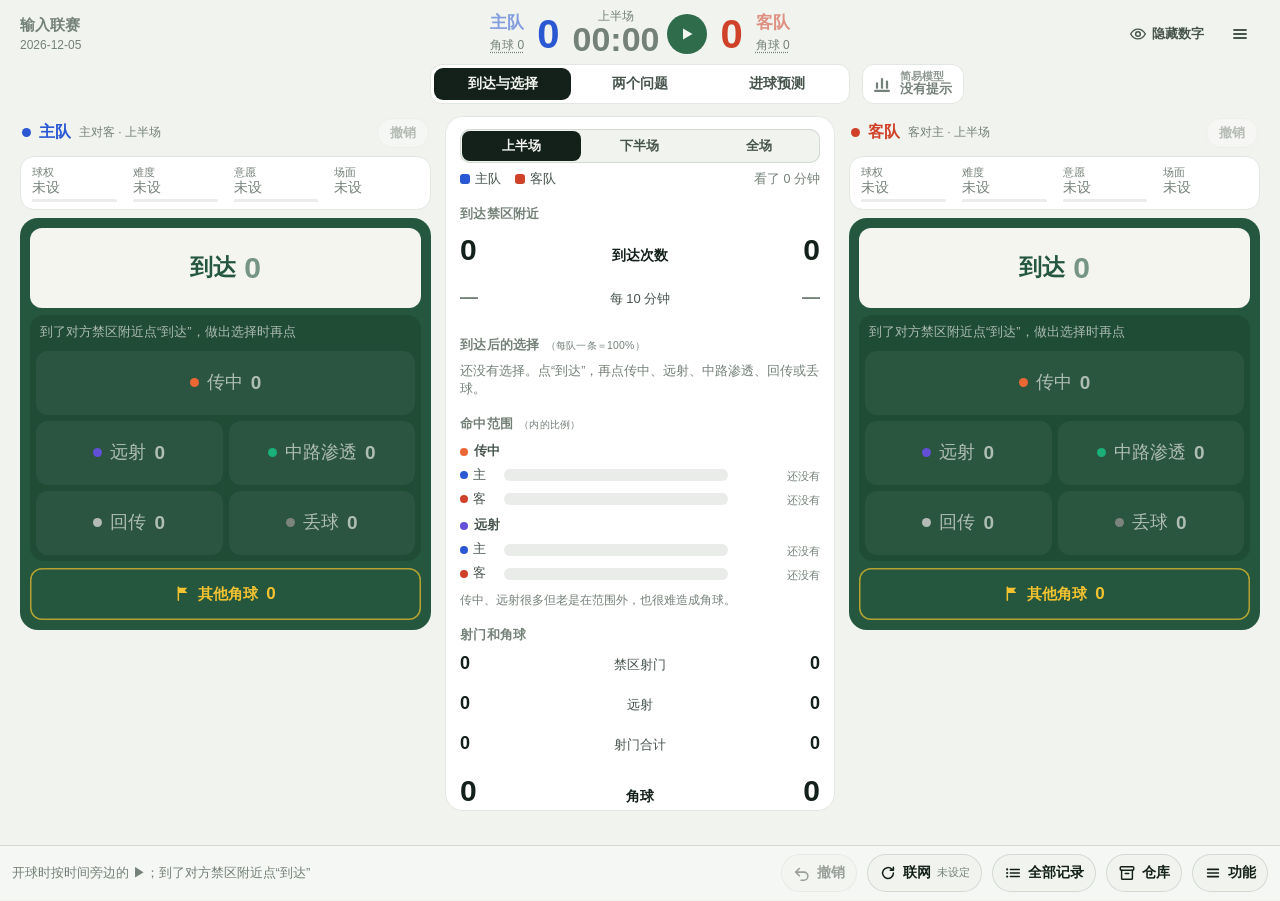
==== commit 07aaeb43: "v5: 进球预测 - a third program beside 到达与选择 and 两个问题 Each team gets three sliders, used like 两个问题: how e" ====
--- a/index.html
+++ b/index.html
@@ -80,9 +80,9 @@
 .nh{display:inline-flex;align-items:center;gap:6px;color:var(--muted);font:600 14px/1.2 var(--f-ui);white-space:nowrap}
 .nh svg{width:22px;height:22px;flex:none}
 .qval .nh svg{width:26px;height:26px}
-/* 两个程序的切换；右边是简易模型的提示（不会把下面的按键挤下去） */
+/* 三个程序的切换；右边是简易模型的提示（不会把下面的按键挤下去） */
 .modebar{display:grid;grid-template-columns:minmax(0,1fr) minmax(0,420px) minmax(0,1fr);align-items:center;gap:12px;padding:0 20px 6px;flex:none}
-.mseg{grid-column:2;display:grid;grid-template-columns:1fr 1fr;width:100%;background:var(--card);border:1px solid var(--line2);border-radius:12px;padding:3px}
+.mseg{grid-column:2;display:grid;grid-template-columns:repeat(3,minmax(0,1fr));width:100%;background:var(--card);border:1px solid var(--line2);border-radius:12px;padding:3px}
 .mseg button{height:32px;border:0;border-radius:9px;background:none;font-size:14px;font-weight:600;color:var(--ink2);white-space:nowrap}
 .mseg button[aria-pressed="true"]{background:var(--ink);color:var(--paper)}
 .mbn{grid-column:3;justify-self:start;height:40px;max-width:100%;min-width:0;border:0;border-radius:12px;padding:0 12px 0 10px;display:inline-flex;align-items:center;gap:8px;white-space:nowrap;overflow:hidden;color:var(--muted);background:var(--card);box-shadow:inset 0 0 0 1px var(--line2)}
@@ -240,6 +240,21 @@
 .qck small{font-size:12px;color:var(--muted);font-weight:600}
 .qck:active{background:var(--raise)}
 @media (min-width:900px){.qh{min-height:48px}.qq{font-size:26px}.qval{font-size:46px}.qval small{font-size:20px}.qsub{font-size:14px}.qcard{padding:18px 18px 12px;gap:10px;margin-bottom:14px}.sl.big{height:60px;padding:0 21px}.sl.big .sl-t{height:14px;border-radius:7px}.sl.big .sl-k{width:42px;height:42px;margin:-21px 0 0 -21px}}
+/* ---------- 进球预测：每队三张卡（跟两个问题一样）；分档的字在值的旁边，“进球 ＋1”是绿色的圈 ---------- */
+.qab,.qwh{display:none}
+.qck.gck{box-shadow:inset 0 0 0 1.5px var(--ok)}
+.qck.gck svg{width:17px;height:17px}
+.qck.hit{animation:qckh .5s ease-out}
+.qck.gck.hit{animation-name:gckh}
+@keyframes qckh{0%{background:rgba(242,194,48,.45)}100%{background:var(--card)}}
+@keyframes gckh{0%{background:rgba(47,138,87,.3)}100%{background:var(--card)}}
+@media (prefers-reduced-motion:reduce){.qck.hit{animation:none}}
+/* iPad 直放（两栏比较窄）、大 iPad：题目和值放得下一行，不要在字中间换行 */
+@media (min-width:600px) and (max-width:799px){.gcard .qq{font-size:18px}.gcard .qval{font-size:32px}.gcard .qval.na{font-size:15px}}
+@media (min-width:800px) and (max-width:899px){.gcard .qq{font-size:20px}}
+@media (min-width:900px) and (max-width:1100px){.gcard .qq{font-size:23px}}
+@media (min-width:900px){.gcard{padding:12px 18px 10px;gap:5px;margin-bottom:10px}}
+@media (min-width:900px) and (max-height:860px){.gcard{padding:10px 16px 8px;gap:4px}.gcard .qh{min-height:40px}.gcard .qq{font-size:23px}.gcard .qval{font-size:38px}.gcard .qval small{font-size:18px}.gcard .qval.na{font-size:15px}.gcard .sl.big{height:52px}}
 
 /* ---------- 统计（iPad 中间；手机底部抽屉） ---------- */
 .mid{min-width:0;background:var(--card);border:1px solid var(--line2);border-radius:18px;padding:12px 14px 16px;display:flex;flex-direction:column;gap:10px}
@@ -548,6 +563,7 @@
   .modebar{padding:0 10px 4px;grid-template-columns:minmax(0,1fr) minmax(0,46%);gap:6px}
   .mseg{grid-column:1}
   .mseg button{height:30px;font-size:13.5px}
+  .mseg .mx{display:none}   /* 手机：“到达选择”（三个按钮放得下） */
   .mbn{grid-column:2;width:100%;height:36px;padding:0 9px 0 7px;gap:6px}
   .mbn svg{width:17px;height:17px}
   .mbn .t1{font-size:9.5px} .mbn .t2{font-size:13.5px} .mbn.none .t2{font-size:12px}
@@ -618,6 +634,29 @@
   .qck{height:32px;padding:0 10px 0 8px;font-size:13px}
   .qck b{font-size:18px}
   @media (max-height:700px){.sto .k .l{font-size:14px}.k.arb{min-height:46px}.qq{font-size:17px}.qval{font-size:24px}.qh{min-height:26px}.sl.big{height:40px}.qcard{padding:6px 10px 4px}.qends{display:none}}
+  /* 进球预测：每队三题，卡片压缩：说明那一行不显示，高一点的手机才显示两头的字 */
+  body.gmode .pad-h{padding:0 2px 3px}
+  body.gmode .qck{height:30px}
+  body.gmode .qcard{padding:5px 10px 4px;gap:2px;margin-bottom:5px}
+  body.gmode .qsub,body.gmode .qends{display:none}
+  body.gmode .qh{min-height:26px}
+  body.gmode .qq{font-size:16px}
+  body.gmode .qval{font-size:24px} body.gmode .qval small{font-size:13px} body.gmode .qval.na{font-size:13px}
+  body.gmode .qval .nh svg{width:22px;height:22px}
+  body.gmode .qwh{display:inline;font-size:12px;color:var(--ink2)}
+  body.gmode .sl.big{height:40px}
+  @media (min-height:860px){body.gmode .qends{display:flex}}
+  @media (max-height:700px){body.gmode .qcard{padding:3px 10px 2px;gap:1px;margin-bottom:4px}body.gmode .qh{min-height:22px}body.gmode .qq{font-size:15px}body.gmode .qval{font-size:21px}body.gmode .sl.big{height:36px}body.gmode .sl.big .sl-k{width:34px;height:34px;margin:-17px 0 0 -17px}body.gmode .slw.big .slb{width:36px;height:36px;border-radius:18px}}
+}
+/* 进球预测在很矮的手机上：每题一行（短名字和值在左边，拖动条在右边）；浮窗模式也是这样（在下面） */
+@media (max-width:599px) and (max-height:600px){
+  body.gmode .qcard{display:grid;grid-template-columns:4.1em minmax(0,1fr);align-items:center;gap:0 6px;padding:2px 6px 2px 10px;margin-bottom:4px}
+  body.gmode .qh{flex-direction:column;align-items:flex-start;justify-content:center;gap:1px;min-height:0;min-width:0}
+  body.gmode .qq,body.gmode .gcard .qw{display:none}
+  body.gmode .qab{display:block;font-size:12.5px;font-weight:700;line-height:1.2;white-space:nowrap}
+  body.gmode .qval{font-size:18px} body.gmode .qval small{font-size:11px} body.gmode .qval.na{font-size:11.5px}
+  body.gmode .qval .nh svg{width:18px;height:18px}
+  body.gmode .sl.big{height:36px} body.gmode .sl.big .sl-k{width:32px;height:32px;margin:-16px 0 0 -16px} body.gmode .slw.big .slb{width:34px;height:34px;border-radius:17px}
 }
 @media (max-width:389px){
   .pad-h b{max-width:52%}
@@ -662,6 +701,15 @@
   body.pip-on .sl.big{height:38px} body.pip-on .sl.big .sl-k{width:32px;height:32px;margin:-16px 0 0 -16px}
   body.pip-on .slw.big .slb{width:34px;height:34px;border-radius:17px}
   body.pip-on.qmode .pad-h{padding:0 2px 2px} body.pip-on .qck{height:28px}
+  /* 浮窗模式的进球预测：每题一行（短名字和值在左边，拖动条在右边） */
+  body.pip-on.gmode .qcard{display:grid;grid-template-columns:4.1em minmax(0,1fr);align-items:center;gap:0 6px;padding:2px 6px 2px 10px;margin-bottom:4px}
+  body.pip-on.gmode .qh{flex-direction:column;align-items:flex-start;justify-content:center;gap:1px;min-height:0;min-width:0}
+  body.pip-on.gmode .qq,body.pip-on.gmode .gcard .qw{display:none}
+  body.pip-on.gmode .qab{display:block;font-size:12.5px;font-weight:700;line-height:1.2;white-space:nowrap}
+  body.pip-on.gmode .qval{font-size:18px} body.pip-on.gmode .qval small{font-size:11px} body.pip-on.gmode .qval.na{font-size:11.5px}
+  body.pip-on.gmode .qval .nh svg{width:18px;height:18px}
+  body.pip-on.gmode .sl.big{height:36px}
+  body.pip-on.gmode .pad-h{padding:0 2px 2px} body.pip-on.gmode .qck{height:26px}
 }
 @media (max-width:599px) and (max-height:700px){
   body.pip-on .pad-h{padding-bottom:2px} body.pip-on .undo{height:24px}
@@ -699,7 +747,7 @@
       <button class="tbtn ic" data-a="menu" aria-label="功能"><svg width="18" height="18" viewBox="0 0 18 18" aria-hidden="true"><path d="M3 5h12M3 9h12M3 13h12" stroke="currentColor" stroke-width="1.8" stroke-linecap="round"/></svg></button>
     </div>
   </header>
-  <nav class="modebar" aria-label="切换程序"><div class="mseg" id="mseg"><button data-a="mode" data-v="rec" aria-pressed="true">到达与选择</button><button data-a="mode" data-v="q" aria-pressed="false">两个问题</button></div><button class="mbn none" id="mBan" data-a="mdl" hidden></button></nav>
+  <nav class="modebar" aria-label="切换程序"><div class="mseg" id="mseg"><button data-a="mode" data-v="rec" aria-pressed="true" aria-label="到达与选择">到达<span class="mx">与</span>选择</button><button data-a="mode" data-v="q" aria-pressed="false">两个问题</button><button data-a="mode" data-v="g" aria-pressed="false">进球预测</button></div><button class="mbn none" id="mBan" data-a="mdl" hidden></button></nav>
   <section class="sugg" id="sugg" hidden aria-live="polite"></section>
   <main class="main">
     <section class="pad" data-i="0" aria-label="主队进攻"></section>
@@ -738,7 +786,7 @@
 const pc = v => ok(v) ? Math.round(v * 100) + '%' : '—';
 const r1 = v => Math.round(v * 10) / 10;   // 拖动条的值最多一位小数
 const fp = v => String(r1(v));             // 显示：62.5 → "62.5"，60 → "60"
-const APPVER = 'v4';
+const APPVER = 'v5';
 const APPNAME = '角球到达与选择';
 const LS = {
   get(k, d){ try { const v = localStorage.getItem(k); return v == null ? d : JSON.parse(v); } catch (e){ return d; } },
@@ -785,8 +833,8 @@
 const paLabel = (pa, sep) => walk(pa).map(n => n.s || n.n).join(sep || ' › ');
 const CHN = { x: '传中', l: '远射', m: '中路渗透', b: '回传', g: '丢球' };
 
-/* ================= 第一部分（主观，随时可以改）和两个问题 =================
-   球权、难度、意愿和两个问题都是拖动条：存百分比（0–100，最多一位小数；每格多少在功能 → 拖动条，默认 1%）。
+/* ================= 第一部分（主观，随时可以改）、两个问题、进球预测 =================
+   球权、难度、意愿、两个问题、进球预测都是拖动条：存百分比（0–100，最多一位小数；每格多少在功能 → 拖动条，默认 1%）。
    场面还是三个选项：存第几个（0 开始）。
    球权只有一条：主队＋客队＝100%，两队各存一笔，用同一个 g 配对。
    bk 是统计用的区间 [下限, 上限)，跟画面上显示的字。值最多一位小数，所以 60.05 当上限＝60% 还算中间那一档；
@@ -803,7 +851,17 @@
   { f: 'q1', pct: 1, n: '他容不容易到对方禁区附近？', s: '容不容易到禁区附近', d: '几次进攻里有百分之几能到对方禁区附近', lo: '很难', hi: '很容易', bk: BK5(['很难', '难', '一般', '容易', '很容易']) },
   { f: 'q2', pct: 1, n: '他喜不喜欢传中和远射？', s: '喜不喜欢传中和远射', d: '传中和远射的比例', lo: '很不喜欢', hi: '很喜欢', bk: BK5(['很不喜欢', '不喜欢', '一般', '喜欢', '很喜欢']) }
 ];
-const SVF = {}; P1.concat(QS).forEach(x => { SVF[x.f] = x; });
+/* 进球预测：每队三个问题，跟两个问题一样是拖动条（百分比），随时可以改。暂时没有模型。
+   第一题跟两个问题的第一题一样，但分开记（三个程序可以只用一个）。
+   pg＝程序（列表、表格的名字前面加“进球·”）；ab＝浮窗模式（手机）里的短名字 */
+const GS = [
+  { f: 'g1', pct: 1, pg: 'g', n: '容不容易到对面禁区附近？', s: '容不容易到禁区附近', ab: '到禁区', d: '几次进攻里有百分之几能到对方禁区附近', lo: '很难', hi: '很容易', bk: BK5(['很难', '难', '一般', '容易', '很容易']) },
+  { f: 'g2', pct: 1, pg: 'g', n: '对面球门前漏洞大不大？', s: '对面门前漏洞大不大', ab: '门前漏洞', d: '对方门前防守的空当和失误', lo: '很小', hi: '很大', bk: BK5(['很小', '小', '一般', '大', '很大']) },
+  { f: 'g3', pct: 1, pg: 'g', n: '自己的进攻质量高不高？', s: '自己的进攻质量高不高', ab: '进攻质量', d: '传中、射门、基本功、战术配合……', lo: '很低', hi: '很高', bk: BK5(['很低', '低', '一般', '高', '很高']) }
+];
+const SVL = P1.concat(QS, GS);   // 所有主观的项目（导出、统计都用这个顺序）
+const SVF = {}; SVL.forEach(x => { SVF[x.f] = x; });
+const svName = f => (SVF[f].pg === 'g' ? '进球·' : '') + SVF[f].s;
 const bucketOf = (f, v) => { const b = SVF[f].bk; for (let j = 0; j < b.length; j++) if (v >= b[j][0] && v < b[j][1]) return j; return b.length - 1; };
 const wordOf = (f, v) => v == null ? '' : SVF[f].bk[bucketOf(f, v)][3];
 const svText = (f, v) => { const x = SVF[f]; if (v == null) return '清除'; return x.pct ? pctText(f, v) : x.o[v]; };
@@ -836,7 +894,7 @@
   let v = s.v == null || s.v === '' ? null : +s.v, o = null;
   if (v != null && !isFinite(v)) return null;
   if (x.pct && v != null){
-    if (old){ v = Math.round(v); const mp = OLDPCT[s.f]; if (!(v >= 0 && v < mp.length)) return null; o = v; v = mp[v]; }
+    if (old){ v = Math.round(v); const mp = OLDPCT[s.f]; if (!mp || !(v >= 0 && v < mp.length)) return null; o = v; v = mp[v]; }
     else { v = clamp(r1(v), 0, 100); if (s.o != null && isFinite(+s.o)) o = +s.o; }   // 百分比留一位小数
   } else if (v != null){ v = Math.round(v); if (!(v >= 0 && v < x.o.length)) return null; }
   const r = { t: Math.max(0, Math.round(numOr(+s.t, 0))), p: +s.p, i: s.i, f: s.f, v: v, k: ++seq };
@@ -1078,13 +1136,13 @@
 const cornersOf = (m, scope) => [statOf(m, 0, scope).ck, statOf(m, 1, scope).ck];
 const avg = a => a.length ? a.reduce((s, x) => s + x, 0) / a.length : null;
 function median(a){ if (!a.length) return null; const s = a.slice().sort((x, y) => x - y), n = s.length; return n % 2 ? s[(n - 1) / 2] : (s[n / 2 - 1] + s[n / 2]) / 2; }
-/* 每个区间（拖动条）或选项（场面）停留了几分钟、那段时间几个角球（统计和导出用）。
+/* 每个区间（拖动条）或选项（场面）停留了几分钟、那段时间几个角球、几个进球（统计和导出用）。
    键：区间或选项第几个，-1＝没设；avg＝按时间平均的百分比（拖动条才有） */
 function stateSplit(m, i, f, scope){
   const x = SVF[f], n = x.pct ? x.bk.length : x.o.length;
   const key = v => v == null ? -1 : x.pct ? bucketOf(f, v) : v;
   const out = { avg: null }; let sw = 0, sm = 0;
-  for (let v = -1; v < n; v++) out[v] = { mins: 0, ck: 0, ar: 0, xl: 0 };
+  for (let v = -1; v < n; v++) out[v] = { mins: 0, ck: 0, ar: 0, xl: 0, gl: 0 };
   const ps = scope === 'ft' || !scope ? [1, 2] : [+scope[1]];
   for (const p of ps){
     const sp = halfSpan(m, p); if (!sp) continue;
@@ -1106,6 +1164,7 @@
       if (e.t < sp[0] || e.t > sp[1]) continue;
       const s = svAt(m, i, f, p, e.t), o = out[key(s ? s.v : null)];
       if (e.c === 'ck' || (e.c === 'ar' && resOf(e.pa) === 'c')) o.ck++;
+      if (e.c === 'gl' || (e.c === 'ar' && resOf(e.pa) === 'g')) o.gl++;
       if (e.c === 'ar'){ o.ar++; if (e.pa && (e.pa[0] === 'x' || e.pa[0] === 'l')) o.xl++; }
     }
   }
@@ -1352,6 +1411,7 @@
 
 /* ================= 画面 ================= */
 const FLAG = '<svg viewBox="0 0 18 18" aria-hidden="true"><path d="M4 17V1.5" stroke="currentColor" stroke-width="1.8" stroke-linecap="round"/><path d="M4.8 2h10l-3 3.2 3 3.2h-10z" fill="currentColor"/></svg>';
+const BALL = '<svg viewBox="0 0 18 18" aria-hidden="true"><circle cx="9" cy="9" r="7.3" fill="none" stroke="currentColor" stroke-width="1.6"/><path d="M9 5.5l3 2.2-1.15 3.55h-3.7L6 7.7z" fill="currentColor"/><path d="M9 5.5V1.9M12 7.7l3.3-1.1M10.85 11.25l2 2.9M7.15 11.25l-2 2.9M6 7.7L2.7 6.6" stroke="currentColor" stroke-width="1.3"/></svg>';
 const PLAY = '<svg viewBox="0 0 16 16" aria-hidden="true"><path d="M4 2.5v11l9.5-5.5z" fill="currentColor"/></svg>';
 const PAUSE = '<svg viewBox="0 0 16 16" aria-hidden="true"><rect x="3.5" y="2.5" width="3" height="11" rx="1" fill="currentColor"/><rect x="9.5" y="2.5" width="3" height="11" rx="1" fill="currentColor"/></svg>';
 const IC = {
@@ -1403,7 +1463,7 @@
     if (hideWord()) return '球权 → 已设';
     return '球权 → 主 ' + (h.v == null ? '—' : pctText('bq', h.v)) + ' · 客 ' + (a.v == null ? '—' : pctText('bq', a.v));
   }
-  return SVF[s.f].s + ' → ' + svText(s.f, s.v);
+  return svName(s.f) + ' → ' + svText(s.f, s.v);
 }
 /* 简易模型：每队的“大角／小角”、两队合起来的提示 */
 function mBadge(g, i){
@@ -1422,7 +1482,7 @@
 let banNew = 0;
 function renderBanner(){
   const el = $('#mBan'); if (!el) return;
-  if (!MODEL.on || M.st === 2 || !MN){ el.hidden = true; return; }
+  if (!MODEL.on || M.st === 2 || !MN || PREF.mode === 'g'){ el.hidden = true; return; }   // 进球预测暂时没有模型
   el.hidden = false;
   const g = PREF.mode === 'q' ? 'q' : 'r', b = MN[g].bet;
   const sig = g + betCls(b);
@@ -1459,7 +1519,9 @@
   rb.setAttribute('aria-label', run ? '暂停计时' : (M.tm.ht ? '下半场开球' : '开始计时'));
 }
 function renderMode(){
-  document.body.classList.toggle('qmode', PREF.mode === 'q');
+  // qmode＝问题式的画面（两个问题、进球预测都用）；gmode＝进球预测（每队三题）
+  document.body.classList.toggle('qmode', PREF.mode === 'q' || PREF.mode === 'g');
+  document.body.classList.toggle('gmode', PREF.mode === 'g');
   $$('#mseg button').forEach(b => b.setAttribute('aria-pressed', String(b.dataset.v === PREF.mode)));
 }
 
@@ -1510,20 +1572,28 @@
     + stageHTML(i, r)
     + '<button class="k ckb" data-a="ck" data-i="' + i + '">' + FLAG + '<span class="l">其他角球</span><span class="c">' + r.cks.o + '</span></button></div>';
 }
-/* ---------- 两个问题：每队一栏，字大，拖动条（百分比） ---------- */
+/* ---------- 两个问题、进球预测：每队一栏，字大，拖动条（百分比） ---------- */
+// 一个问题一张卡。进球预测每队三张：手机上说明那一行不显示，分档的字改放在值的旁边（qwh）；ab 是浮窗模式的短名字
+function qCardHTML(i, q){
+  const s = svCur(M, i, q.f), v = s ? s.v : null, x = i + '_' + q.f, g = q.pg === 'g';
+  let prev = null; for (const y of M.sv) if (y.i === i && y.f === q.f && s && y.k !== s.k && (!prev || y.k > prev.k)) prev = y;
+  const note = !s ? '还没设' : v == null ? fmtMin(s.p, s.t) + ' 清除' : fmtMin(s.p, s.t) + ' 设的' + (prev && prev.v != null && !hideNum() ? '（之前 ' + fp(prev.v) + '%）' : '');
+  return '<div class="qcard' + (g ? ' gcard' : '') + '"><div class="qh"><h3 class="qq">' + q.n + '</h3>' + (q.ab ? '<span class="qab" aria-hidden="true">' + q.ab + '</span>' : '')
+    + (g ? '<span class="qw qwh" id="qwh_' + x + '" aria-hidden="true">' + wordHTML(q.f, v) + '</span>' : '')
+    + '<span class="qval' + (v == null ? ' na' : '') + '" id="qv_' + x + '">' + qValHTML(v) + '</span></div>'
+    + '<div class="qsub"><span class="qd">' + q.d + '</span><span class="qw" id="qw_' + x + '">' + wordHTML(q.f, v) + '</span></div>'
+    + slHTML('q', x, v, { cls: 'big lock ' + (i ? 'a' : 'h'), lab: q.n })
+    + '<div class="qends"><span>' + q.lo + '</span><span class="qnote">' + note + '</span><span>' + q.hi + '</span></div></div>';
+}
+const qHeadHTML = (i, badge, btn) => '<div class="pad-h"><i></i><b>' + esc(teamName(i)) + '</b>' + badge + '<span class="who">' + (i ? '客对主' : '主对客') + '</span><span class="sp"></span>' + btn + '</div>';
 function qPadHTML(i){
-  let h = '<div class="pad-h"><i></i><b>' + esc(teamName(i)) + '</b>' + mBadge('q', i) + '<span class="who">' + (i ? '客对主' : '主对客') + '</span><span class="sp"></span>'
-    + '<button class="qck" data-a="ck" data-i="' + i + '" aria-label="' + esc(teamName(i)) + ' 角球加一">' + FLAG + '<span>角球</span><b>' + statOf(M, i, 'ft').ck + '</b><small>＋1</small></button></div>';
-  for (const q of QS){
-    const s = svCur(M, i, q.f), v = s ? s.v : null, x = i + '_' + q.f;
-    let prev = null; for (const y of M.sv) if (y.i === i && y.f === q.f && s && y.k !== s.k && (!prev || y.k > prev.k)) prev = y;
-    const note = !s ? '还没设' : v == null ? fmtMin(s.p, s.t) + ' 清除' : fmtMin(s.p, s.t) + ' 设的' + (prev && prev.v != null && !hideNum() ? '（之前 ' + fp(prev.v) + '%）' : '');
-    h += '<div class="qcard"><div class="qh"><h3 class="qq">' + q.n + '</h3><span class="qval' + (v == null ? ' na' : '') + '" id="qv_' + x + '">' + qValHTML(v) + '</span></div>'
-      + '<div class="qsub"><span class="qd">' + q.d + '</span><span class="qw" id="qw_' + x + '">' + wordHTML(q.f, v) + '</span></div>'
-      + slHTML('q', x, v, { cls: 'big lock ' + (i ? 'a' : 'h'), lab: q.n })
-      + '<div class="qends"><span>' + q.lo + '</span><span class="qnote">' + note + '</span><span>' + q.hi + '</span></div></div>';
-  }
-  return h;
+  return qHeadHTML(i, mBadge('q', i), '<button class="qck" data-a="ck" data-i="' + i + '" aria-label="' + esc(teamName(i)) + ' 角球加一">' + FLAG + '<span>角球</span><b>' + statOf(M, i, 'ft').ck + '</b><small>＋1</small></button>')
+    + QS.map(q => qCardHTML(i, q)).join('');
+}
+/* 进球预测：每队三题；上方的“进球 ＋1”记进球（记下时间），暂时没有模型 */
+function gPadHTML(i){
+  return qHeadHTML(i, '', '<button class="qck gck" data-a="goal" data-i="' + i + '" aria-label="' + esc(teamName(i)) + ' 进球加一">' + BALL + '<span>进球</span><b>' + statOf(M, i, 'ft').gl + '</b><small>＋1</small></button>')
+    + GS.map(q => qCardHTML(i, q)).join('');
 }
 function renderPads(){
   document.body.classList.toggle('ended', M.st === 2);
@@ -1539,7 +1609,7 @@
     return;
   }
   const sc = 'h' + curP();
-  for (const i of [0, 1]) $('.pad[data-i="' + i + '"]').innerHTML = PREF.mode === 'q' ? qPadHTML(i) : recPadHTML(i, sc);
+  for (const i of [0, 1]) $('.pad[data-i="' + i + '"]').innerHTML = PREF.mode === 'q' ? qPadHTML(i) : PREF.mode === 'g' ? gPadHTML(i) : recPadHTML(i, sc);
 }
 /* 最近的一笔（事件或主观选择） */
 function lastAny(){
@@ -1671,6 +1741,21 @@
   flash('.pad[data-i="' + i + '"] [data-a="ck"]');
   if (dup) showToast('刚才那次到达已经记了角球，这个会再多算一个', () => { removeEv(e); renderAll(); }, '撤销', 7000);
   else showToast(teamName(i) + ' 角球，共 ' + cornersOf(M, 'ft')[i] + ' 个' + (merged ? '（跟联网补上的角球合并）' : ''));
+  clockTip();
+}
+/* 进球预测的“进球 ＋1”：记下时间（以后可以统计每种判断下进球多不多）；跟联网补上的那球合并，撤销时放回去 */
+function tapGoal(i){
+  if (M.st === 2){ endedToast(); return; }
+  const s = nowStamp();
+  const dup = M.ev.some(e => e.i === i && e.c === 'ar' && resOf(e.pa) === 'g' && e.p === s.p && s.t >= e.t && s.t - e.t <= 60);
+  const auto = mergeAuto(i, 'gl');
+  const e = addEv(i, 'gl');
+  lastAdd = { k: e.k, i: i, at: Date.now() };
+  renderAll();
+  flash('.pad[data-i="' + i + '"] [data-a="goal"]');
+  const undo = () => { removeEv(e); if (auto){ M.ev.push(auto); sortEv(M); save(); } renderAll(); };
+  if (dup) showToast('刚才那次到达已经记了进球，这个会再多算一个', undo, '撤销', 7000);
+  else showToast(teamName(i) + ' 进球 ' + score(M).join('–') + (auto ? '（跟联网补上的那球合并）' : ''), undo, '撤销');
   clockTip();
 }
 function pickQ(i, f, v){
@@ -1891,9 +1976,9 @@
       if (!cur || cur.v !== v) setSv(sheetData.i, f, v);
     }
   },
-  // 两个问题（画面上）：x＝'0_q1'
+  // 两个问题、进球预测（画面上）：x＝'0_q1'、'0_g2'（进球预测的字在两个地方：说明那一行和手机上值的旁边）
   q: {
-    input(x, v){ const p = x.split('_'); setTx('qv_' + x, qValHTML(v)); setTx('qw_' + x, wordHTML(p[1], v)); },
+    input(x, v){ const p = x.split('_'); setTx('qv_' + x, qValHTML(v)); setTx('qw_' + x, wordHTML(p[1], v)); setTx('qwh_' + x, wordHTML(p[1], v)); },
     commit(x, v){ const p = x.split('_'); pickQ(+p[0], p[1], v); }
   },
   // 全部记录里改一笔：x＝那一笔的 k
@@ -1934,8 +2019,9 @@
 const HELP = {
   rec: ['到达与选择', '上方切换“到达与选择”', '左边记主对客（主队进攻）、右边记客对主（客队进攻）。球队到了对方禁区附近点“到达”，秒数开始走；做出选择时点传中、远射、中路渗透、回传或丢球，app 记下用了几秒。传中和远射接着选内或外；传中内再选禁区射门或解围/中途拦截；中路渗透选有没有禁区射门；最后选进球、角球或无角球。同一次进攻里又做了一次选择（例如传中被解围后再传中），就再按一次“到达”。点错了按“返回”，或球队名字旁边的“撤销”。'],
   p1: ['第一部分（主观）', '每队“到达”上方的四格', '球权、到禁区附近的难度、意愿是拖动条（百分比），场面是三个选项，由你主观判断，比赛中随时可以改。球权只有一条：主队拖多一点，客队就自动少一点（两队加起来 100%）。每次放开都会记下时间（20 秒内再调算改正），以后可以统计在每种状态下角球多还是少。'],
-  q: ['两个问题', '上方切换“两个问题”', '每队两个问题，都是拖动条（百分比）：一、他容不容易到对方禁区附近＝几次进攻里有百分之几能到对方禁区附近；二、他喜不喜欢传中和远射＝传中和远射的比例。随时可以改，每次放开都记下时间。上方的“角球 ＋1”可以顺便记角球。两个程序记在同一场比赛里，可以只用一个。'],
-  sl: ['拖动条', '第一部分、两个问题、简易模型的标准；每格多少在功能 → 拖动条', '手指左右拖，或点一下条上的位置；条两边的按钮（− ＋，球权是往左、往右）每按一下动一格，按住不放会一直动，放开才记下。每格默认 1%，可以改成 0.5% 或 0.1%（模型的标准也一样）。格子越小越难刚好停在整数上：先拖到附近，再用两边的按钮微调。改了每格多少，已经记下的数字不会变。'],
+  q: ['两个问题', '上方切换“两个问题”', '每队两个问题，都是拖动条（百分比）：一、他容不容易到对方禁区附近＝几次进攻里有百分之几能到对方禁区附近；二、他喜不喜欢传中和远射＝传中和远射的比例。随时可以改，每次放开都记下时间。上方的“角球 ＋1”可以顺便记角球。三个程序记在同一场比赛里，可以只用一个。'],
+  g: ['进球预测', '上方切换“进球预测”', '每队三个问题，都是拖动条（百分比）：一、容不容易到对面禁区附近；二、对面球门前漏洞大不大；三、自己的进攻质量高不高（传中、射门、基本功、战术配合……）。用法跟两个问题一样，随时可以改，每次放开都记下时间。这队进球时点上方的“进球 ＋1”（记下时间），以后可以统计每种判断下进球多不多。暂时没有模型提醒。第一题跟两个问题的第一题分开记。'],
+  sl: ['拖动条', '第一部分、两个问题、进球预测、简易模型的标准；每格多少在功能 → 拖动条', '手指左右拖，或点一下条上的位置；条两边的按钮（− ＋，球权是往左、往右）每按一下动一格，按住不放会一直动，放开才记下。每格默认 1%，可以改成 0.5% 或 0.1%（模型的标准也一样）。格子越小越难刚好停在整数上：先拖到附近，再用两边的按钮微调。改了每格多少，已经记下的数字不会变。'],
   hn: ['隐藏数字', '画面右上角的眼睛（iPad 上写着“隐藏数字”）、第一部分视窗上方、功能 → 拖动条', '把拖动条旁边的百分比藏起来，只看条的位置来判断，不受数字影响；隐藏中眼睛按钮会变成深色、划掉的眼睛。默认连分档的文字（例如“有难度但小”“很容易”）也一起藏起来，可以在功能 → 拖动条改成照样显示文字。再按一次眼睛（显示数字）就看得到。只影响画面：记录、统计、导出照样有数字，简易模型的标准也照样显示数字。'],
   mdl: ['简易模型', '上方“简易模型”、每队名字旁边、功能 → 简易模型', '按你定的标准提醒：某队满足“大角”的条件，名字旁边显示“大角”（这队角球会高于平均）；满足“小角”的条件显示“小角”。两队合起来：都大角提示投大角，都小角提示投小角；只有一队有提醒、或一队大角一队小角，提示投角球让球（投角球会比较多的那队）。点提示可以看每个条件现在满不满足；功能 → 简易模型可以用拖动条调标准、加项、删项、关掉提醒。这只是暂时的主观模型，不会改任何记录。'],
   stats: ['统计', 'iPad 两队中间；手机底部“统计”', '两队对比：到达次数和每 10 分钟几次、五个选择的比例（每队一条＝100%）和次数、传中＋远射占比、从到达到选择的秒数、传中和远射在范围内的比例、射门、角球和角球从哪里来。上方可以切换上半场、下半场、全场。'],
@@ -1943,10 +2029,10 @@
   net: ['联网', '底部“同步”、功能 → 联网数据', '输入球队名字后自动在网上找这场比赛（API-Football，key 默认用“角球数据记录”里的那个）。比赛已经在踢时按“加入”，时间、比分、角球、红牌一次填好；记录时按“同步”才会联网（省额度），漏点的角球、进球、红牌会等画面追上后补上，你自己再点会自动合并，不会多算。'],
   clock: ['比赛时间', '点比分中间的时间', '开球时按“上半场开球／下半场开球”，上半场吹哨按“上半场结束”。时间跟画面对不上时，用加减按钮或拖动条对准画面上的时间。中途才开始看，就把时间调到画面上的时间再开始，每 10 分钟的次数会按你看的时间算。'],
   fix: ['补录比分和角球', '点比分或“角球”数字', '中途加入，或数字跟实际对不上时用。补录的角球和进球算进比分和总数，但不算进到达和选择的统计。'],
-  arch: ['比赛仓库', '底部“仓库”', '保存结束时选“加入仓库”的比赛，以及还没结束的比赛。可以搜索、打开、导出、删除；“统计”有平均角球、你的到达和选择平均、你的逻辑检验，以及第一部分和两个问题每种选择下的角球（以后建模型用）；“备份”可以导出全部（JSON 或表格 CSV）和导入。'],
+  arch: ['比赛仓库', '底部“仓库”', '保存结束时选“加入仓库”的比赛，以及还没结束的比赛。可以搜索、打开、导出、删除；“统计”有平均角球、你的到达和选择平均、你的逻辑检验，第一部分和两个问题每种选择下的角球，以及进球预测每个区间下的进球（以后建模型用）；“备份”可以导出全部（JSON 或表格 CSV）和导入。'],
   pip: ['视频浮窗', '功能 → 视频浮窗', '用一台手机边看边记时：把视频切到画中画，拖到屏幕上方或下方，再在这里选同样的位置。app 会空出浮窗的位置，只留比分那一行，按键压缩。']
 };
-const HELP_ORDER = ['rec', 'p1', 'q', 'sl', 'hn', 'mdl', 'stats', 'ck', 'net', 'clock', 'fix', 'arch', 'pip'];
+const HELP_ORDER = ['rec', 'p1', 'q', 'g', 'sl', 'hn', 'mdl', 'stats', 'ck', 'net', 'clock', 'fix', 'arch', 'pip'];
 const DEFS = [
   ['到达', '本队在对方禁区附近（禁区线外大约 10 米以内，或禁区两侧一直到底线的边路）把球控制住，点一次。同一次进攻在禁区附近来回传只点一次；做了一次选择以后（例如传中被解围），本队又在禁区附近拿到球、再做选择，就再点一次“到达”。角球、任意球本身不算。', null],
   ['传中', '从边路往禁区里传的球（下底传中、45 度传中、倒三角都算）。任意球、角球开出的不算。', ['内：球往有威胁的范围飞（禁区里、门前、队友能争到的地方），不管之后被挡、被解围、被门将拿到，还是有人射门', '外：传偏了：直接出界、飞过所有人、落点没有威胁', '内之后：禁区射门＝队友在禁区里射门（包括头球）；解围/中途拦截＝防守球员（包括门将）把球顶出、踢出、挡下、拿住']],
@@ -1959,6 +2045,7 @@
   ['其他角球', '不是从你记的那次到达直接来的角球（任意球、反击，或忘了记的那次）。到达链里选了“角球”的，不要再点，不然会多算。', null],
   ['第一部分', '对球队未来能到对面禁区附近次数与呆在对方禁区附近总时长的预测，由你主观判断。', ['球权：两队加起来 100%，主队拖多一点，客队就少一点', '到禁区附近的难度：0% 没难度 … 100% 难且进不去（中间是有难度但小、有难度但进得去、有很大难度但勉强进得去）', '意愿：0% 弱 … 100% 强', '场面：包饺子／包一会饺子然后转换球权／快速转换球权（还是选项）']],
   ['两个问题', '都是百分比。', ['一、他容不容易到对方禁区附近：几次进攻里有百分之几能到对方禁区附近', '二、他喜不喜欢传中和远射：传中和远射的比例']],
+  ['进球预测', '每队三题，都是百分比，由你主观判断（暂时没有模型）。', ['一、容不容易到对面禁区附近：0% 很难 … 100% 很容易（跟两个问题的第一题分开记）', '二、对面球门前漏洞大不大：0% 很小 … 100% 很大', '三、自己的进攻质量高不高（传中、射门、基本功、战术配合……）：0% 很低 … 100% 很高', '进球 ＋1：这队进球时点一下，记下时间。到达链里选了“进球”的，不用再点']],
   ['简易模型', '你主观定的暂时标准，可以在功能 → 简易模型里改。默认：', ['到达与选择·大角：球权至少 30%、难度低于 50%、意愿高于 50%、传中＋远射占三项高于 50%，全部满足', '到达与选择·小角：球权最多 70%、难度高于 60%、意愿低于 50%、传中＋远射占三项低于 40%，全部满足；或者难度高于 80%、或者传中＋远射占三项低于 20%，任意一项满足', '三项＝传中、远射、中路渗透；这类比例要三项加起来满 4 次才算', '两个问题·大角：两个问题都高于 60%；小角：都低于 40%', '两队都大角→投大角；都小角→投小角；只有一队有提醒，或一队大角一队小角→投角球让球（投角球会比较多的那队）']]
 ];
 function renderSheet(){
@@ -1982,7 +2069,7 @@
         + t('new', '新比赛', '开始记录另一场') + '</div></div>'
         + '<div><h4>比赛仓库</h4><div class="fcg">'
         + t('arch', '比赛仓库', n + ' 场：搜索、打开、导出、删除')
-        + t('wstats', '统计', '平均角球、到达和选择的平均、每种主观选择下的角球')
+        + t('wstats', '统计', '平均角球、到达和选择的平均、每种主观选择下的角球和进球')
         + t('exp1', '导出这场', '存成文件，可以传给 Claude 分析')
         + t('wback', '备份与导入', ago == null ? '还没备份过：导出全部、导入' : '上次备份 ' + (ago ? ago + ' 天前' : '今天')) + '</div></div>'
         + '<div><h4>设置与说明</h4><div class="fcg">'
@@ -2210,7 +2297,7 @@
     }
     case 'slst':
       h = '<div class="card-h"><h3>拖动条</h3><button class="pill dark" data-a="close">完成</button></div>'
-        + '<div class="lbl">每格多少（第一部分、两个问题、简易模型的标准）</div>'
+        + '<div class="lbl">每格多少（第一部分、两个问题、进球预测、简易模型的标准）</div>'
         + '<div class="chips">' + SLSTEPS.map(x => '<button class="chip" data-a="slst" data-v="' + x + '" aria-pressed="' + (pctStep() === x) + '">每格 ' + fp(x) + '%</button>').join('') + '</div>'
         + '<div class="lbl">试试看（不会记下来）</div>'
         + '<div class="p1val"><b id="sldv">' + fp(DEMO_V) + '%</b></div>'
@@ -2305,11 +2392,11 @@
   if (!list.length) return '<p class="hint">' + (whAll().length ? '没有符合的比赛。' : '还没有比赛。结束一场比赛时选“加入仓库”，就会保存在这里。') + '</p>';
   return list.map(m => {
     const sc = score(m), c1 = cornersOf(m, 'h1'), c2 = cornersOf(m, 'h2');
-    const nar = m.ev.filter(e => e.c === 'ar').length, nq = m.sv.filter(s => s.f[0] === 'q').length;
+    const nar = m.ev.filter(e => e.c === 'ar').length, nq = m.sv.filter(s => s.f[0] === 'q').length, ng = m.sv.filter(s => SVF[s.f].pg === 'g').length;
     const cur = m.id === M.id, open = d.open === m.id;
     const act = open ? '<div class="wact"><div class="row">' + (cur ? '' : '<button class="pill dark" data-a="mopen" data-id="' + esc(m.id) + '">打开</button>') + '<button class="pill" data-a="mexp" data-id="' + esc(m.id) + '">导出</button><button class="pill' + (d.del === m.id ? ' danger' : '') + '" data-a="mdel" data-id="' + esc(m.id) + '">' + (d.del === m.id ? '确定删除' : '删除') + '</button></div></div>' : '';
     return '<div class="wrow"><button data-a="wopen" data-id="' + esc(m.id) + '" aria-expanded="' + open + '"><span class="w1">' + esc(m.h || '主队') + ' ' + sc[0] + '–' + sc[1] + ' ' + esc(m.a || '客队') + (cur ? ' <i class="wtag live">目前这场</i>' : '') + (m.st !== 2 ? ' <i class="wtag">未结束</i>' : '') + '</span>'
-      + '<span class="w2">' + esc(m.d) + (m.lg ? ' · ' + esc(m.lg) : '') + ' · 角球 ' + (c1[0] + c2[0]) + '–' + (c1[1] + c2[1]) + '（上半场 ' + c1[0] + '–' + c1[1] + '） · 到达 ' + nar + ' 次' + (nq ? ' · 两个问题' : '') + '</span></button>' + act + '</div>';
+      + '<span class="w2">' + esc(m.d) + (m.lg ? ' · ' + esc(m.lg) : '') + ' · 角球 ' + (c1[0] + c2[0]) + '–' + (c1[1] + c2[1]) + '（上半场 ' + c1[0] + '–' + c1[1] + '） · 到达 ' + nar + ' 次' + (nq ? ' · 两个问题' : '') + (ng ? ' · 进球预测' : '') + '</span></button>' + act + '</div>';
   }).join('');
 }
 /* 统计：以后建模型用。每队每半场一笔（看了 20 分钟以上的半场） */
@@ -2364,26 +2451,29 @@
   h += '<div><h4>你的逻辑：到达多不多 × 传中远射多不多</h4><table class="sts"><thead><tr><th>到达每10分＼传中＋远射占三项</th><th>少 &lt;40%</th><th>中 40–60%</th><th>多 ≥60%</th></tr></thead><tbody>'
     + ['少 &lt;2.5', '中 2.5–4', '多 ≥4'].map((t, a) => '<tr><td class="tl">' + t + '</td>' + [0, 1, 2].map(b => { const c = cell[a + '' + b]; return c ? '<td>' + f1(c.ck / c.mins * 10) + '<small>' + c.n + '</small></td>' : '<td class="dim">—</td>'; }).join('') + '</tr>').join('')
     + '</tbody></table><p class="hint">格子里是每 10 分钟几个角球，小字是队伍半场数（传中、远射、中路渗透加起来至少 4 次才算）。每格少于 10 个半场时，数字还会跳得很厉害。</p></div>';
-  // 第一部分、两个问题：每个区间（拖动条）或选项（场面）下的角球
-  const stTab = (x, title) => {
+  // 第一部分、两个问题：每个区间（拖动条）或选项（场面）下的角球；进球预测（goal）：每个区间下的进球
+  const stTab = (x, title, goal) => {
     const agg = {}; const n = x.pct ? x.bk.length : x.o.length;
-    for (let v = -1; v < n; v++) agg[v] = { mins: 0, ck: 0, ar: 0 };
-    for (const m of done) for (const i of [0, 1]){ const s = stateSplit(m, i, x.f, 'ft'); for (let v = -1; v < n; v++){ agg[v].mins += s[v].mins; agg[v].ck += s[v].ck; agg[v].ar += s[v].ar; } }
+    for (let v = -1; v < n; v++) agg[v] = { mins: 0, ck: 0, ar: 0, gl: 0 };
+    for (const m of done) for (const i of [0, 1]){ const s = stateSplit(m, i, x.f, 'ft'); for (let v = -1; v < n; v++){ agg[v].mins += s[v].mins; agg[v].ck += s[v].ck; agg[v].ar += s[v].ar; agg[v].gl += s[v].gl; } }
     const lines = [];
-    for (let v = 0; v < n; v++) if (agg[v].mins >= 1) lines.push('<tr><td class="tl">' + (x.pct ? x.bk[v][2] + '<small>' + esc(x.bk[v][3]) + '</small>' : esc(x.o[v])) + '</td><td>' + Math.round(agg[v].mins) + '</td><td>' + f1(agg[v].ar / agg[v].mins * 10) + '</td><td>' + f1(agg[v].ck / agg[v].mins * 10) + '</td></tr>');
+    for (let v = 0; v < n; v++) if (agg[v].mins >= 1) lines.push('<tr><td class="tl">' + (x.pct ? x.bk[v][2] + '<small>' + esc(x.bk[v][3]) + '</small>' : esc(x.o[v])) + '</td><td>' + Math.round(agg[v].mins) + '</td>'
+      + (goal ? '<td>' + agg[v].gl + '</td><td>' + (agg[v].gl / agg[v].mins * 90).toFixed(2) + '</td>' : '<td>' + f1(agg[v].ar / agg[v].mins * 10) + '</td><td>' + f1(agg[v].ck / agg[v].mins * 10) + '</td>') + '</tr>');
     if (!lines.length) return '';
-    return '<div><h4>' + title + '</h4><table class="sts"><thead><tr><th>' + (x.pct ? '区间' : '选择') + '</th><th>分钟</th><th>到达/10分</th><th>角球/10分</th></tr></thead><tbody>' + lines.join('') + '</tbody></table></div>';
+    return '<div><h4>' + title + '</h4><table class="sts"><thead><tr><th>' + (x.pct ? '区间' : '选择') + '</th><th>分钟</th>' + (goal ? '<th>进球</th><th>进球/90分</th>' : '<th>到达/10分</th><th>角球/10分</th>') + '</tr></thead><tbody>' + lines.join('') + '</tbody></table></div>';
   };
-  let st = P1.map(x => stTab(x, '第一部分：' + x.n)).join('') + QS.map(x => stTab(x, '两个问题：' + x.s)).join('');
-  h += st || '<p class="hint">还没有第一部分或两个问题的记录。比赛中设了以后，这里会有每个区间下平均几个角球。</p>';
-  if (st) h += '<p class="hint">分钟＝这一队处在这个区间（或选项）的时间（所有比赛加起来），角球和到达都算这一队的。拖动条的值最多一位小数，所以区间写到 .9（例如 20–39.9%）。数据多了以后，可以导出给 Claude 建模型。</p>';
+  const st = P1.map(x => stTab(x, '第一部分：' + x.n)).join('') + QS.map(x => stTab(x, '两个问题：' + x.s)).join('');
+  const sg = GS.map(x => stTab(x, '进球预测：' + x.s, true)).join('');
+  if (!st && !sg) h += '<p class="hint">还没有第一部分、两个问题或进球预测的记录。比赛中设了以后，这里会有每个区间下平均几个角球（进球预测是几个进球）。</p>';
+  if (st) h += st + '<p class="hint">分钟＝这一队处在这个区间（或选项）的时间（所有比赛加起来），角球和到达都算这一队的。拖动条的值最多一位小数，所以区间写到 .9（例如 20–39.9%）。数据多了以后，可以导出给 Claude 建模型。</p>';
+  if (sg) h += sg + '<p class="hint">进球预测：分钟＝这一队处在这个区间的时间（所有比赛加起来），进球是这一队在那段时间进的；补录的进球时间不详，不算。进球/90分＝每 90 分钟几个进球。进球比角球少很多，要很多场才看得出差别。</p>';
   return h + '</div>';
 }
 function whBack(){
   const last = LS.get('corner-reach-exported', 0), all = whAll();
   return '<div class="tidy"><b>备份</b><p>数据只存在这台设备上，换手机或清除浏览器数据会不见，建议每周导出一次。' + (last ? '上次导出：' + new Date(last * 1000).toLocaleString('zh-CN', { hour12: false }) + '。' : '还没导出过。') + '导出档可以直接传给 Claude 分析、建模型。</p>'
     + '<div class="row"><button class="pill dark" data-a="expall" ' + (all.length ? '' : 'disabled') + '>导出全部（' + all.length + ' 场）</button><button class="pill" data-a="expcsv" ' + (all.length ? '' : 'disabled') + '>每一笔（CSV）</button><button class="pill" data-a="expcsvh" ' + (all.length ? '' : 'disabled') + '>每队每半场（CSV）</button><button class="pill" data-a="import">导入</button></div></div>'
-    + '<p class="hint">JSON 有每一笔记录和时间，可以再导入；“每一笔”是每次到达、角球、进球一行，带着当时第一部分和两个问题的值（百分比）；“每队每半场”是次数加起来一行，拖动条的项目是按时间平均的百分比，还有简易模型提醒了几分钟。CSV 用 Excel 或 Numbers 打开。</p>';
+    + '<p class="hint">JSON 有每一笔记录和时间，可以再导入；“每一笔”是每次到达、角球、进球一行，带着当时第一部分、两个问题、进球预测的值（百分比）；“每队每半场”是次数加起来一行，拖动条的项目是按时间平均的百分比，还有简易模型提醒了几分钟。CSV 用 Excel 或 Numbers 打开。</p>';
 }
 function dropMatch(m, msg){
   const wasCur = m.id === M.id;
@@ -2406,9 +2496,9 @@
 
 /* ================= 导出与导入 ================= */
 const README = APPNAME + '导出档（fmt=2）。matches 是比赛阵列，每场：id、d 日期、lg 联赛、h 主队、a 客队、st 状态(1进行中/2已结束)、keep(1=结束时选了加入仓库)、pe 各半场结束时的比赛时钟秒数、obs 开始记录的位置{p 半场, t 比赛时钟秒数}、stop 结束记录的位置、note 备注、ev 事件、sv 主观选择、al 简易模型的提醒、mc 当时用的模型标准。只有 obs 到 stop 之间是实际看到的。'
-  + 'ev 每笔 = {t 比赛时钟秒数（下半场从2700起算）, p 半场(1/2), i 进攻的队伍(0主队/1客队), c 类型}。c：ar 到达（本队在对方禁区附近控制住球）、ck 其他角球（不是从记下的那次到达直接来的）、gl 进球（补录、点球等）、rc 红牌；b=1 加入前补录、时间不详；a=1 联网同步补上的，时间是估计。'
+  + 'ev 每笔 = {t 比赛时钟秒数（下半场从2700起算）, p 半场(1/2), i 进攻的队伍(0主队/1客队), c 类型}。c：ar 到达（本队在对方禁区附近控制住球）、ck 其他角球（不是从记下的那次到达直接来的）、gl 进球（不是从到达链来的：进球预测的“进球 ＋1”、补录、点球等）、rc 红牌；b=1 加入前补录、时间不详；a=1 联网同步补上的，时间是估计。'
   + 'ar 另有 pa 选择路径（一串字母，见 tree）和 dt 从按到达到第一个选择的秒数（没有＝不详）。路径第一个字母：x 传中、l 远射、m 中路渗透、b 回传、g 丢球；传中 x 后 i 内/o 外，xi 后 s 禁区射门/c 解围或中途拦截，再后 g 进球/c 角球/n 无角球；远射 l 后 i 内/o 外，li 后 g/c/n；中路渗透 m 后 s 禁区射门/n 无禁区射门，ms 后 g/c/n；回传、丢球没有后续。路径以 c 结果结束的（例如 xisc、xicc、lic、msc）＝这次到达直接得到角球。空字串＝到达后没选。'
-  + 'sv 每笔 = {t, p, i 进攻的队伍, f 项目, v 值(null=清除)}，从这个时间起一直有效到下一笔。拖动条的项目 v 是百分比 0–100，最多一位小数（v2 每格 5，v3 起默认每格 1，可以设成 0.5 或 0.1）：bq 球权（两队加起来 100，同一次调整的两笔有同一个 g）、nd 到禁区附近的难度(0 没难度…100 难且进不去)、yy 到禁区附近的意愿(0 弱…100 强)、q1 他容不容易到对方禁区附近（几次进攻里有百分之几能到对方禁区附近）、q2 他喜不喜欢传中和远射（传中和远射的比例）。cm 到禁区附近的场面 v 是选第几个(0 包饺子/1 包一会饺子然后转换球权/2 快速转换球权)。'
+  + 'sv 每笔 = {t, p, i 进攻的队伍, f 项目, v 值(null=清除)}，从这个时间起一直有效到下一笔。拖动条的项目 v 是百分比 0–100，最多一位小数（v2 每格 5，v3 起默认每格 1，可以设成 0.5 或 0.1）：bq 球权（两队加起来 100，同一次调整的两笔有同一个 g）、nd 到禁区附近的难度(0 没难度…100 难且进不去)、yy 到禁区附近的意愿(0 弱…100 强)、q1 他容不容易到对方禁区附近（几次进攻里有百分之几能到对方禁区附近）、q2 他喜不喜欢传中和远射（传中和远射的比例）；进球预测（v5 起，暂时没有模型）：g1 容不容易到对面禁区附近(0 很难…100 很容易，跟 q1 分开记)、g2 对面球门前漏洞大不大(0 很小…100 很大)、g3 自己的进攻质量高不高（传中、射门、基本功、战术配合，0 很低…100 很高）。cm 到禁区附近的场面 v 是选第几个(0 包饺子/1 包一会饺子然后转换球权/2 快速转换球权)。'
   + '旧版（v1，选项）记的会换成那一档中间的百分比，原来选第几个留在 o：bq 多/中/少→65/50/35、nd 五档→10/30/50/70/90、yy 强/中/弱→80/50/20、q1/q2 1–5 档→10/30/50/70/90。'
   + 'al 每笔 = {t, p, g 程序(r 到达与选择/q 两个问题), i 队伍, v 提醒(b 大角=角球高于平均/s 小角=角球低于平均/空字串=没有提醒)}：简易模型的提醒从这个时间起变成 v。两队合起来：都 b→投大角；都 s→投小角；只有一队有提醒、或一队 b 一队 s→投角球让球（投角球会比较多的那队）。model 是导出时的模型标准（mc 是这场最后一次提醒变化时的标准）：每个程序 b/s 两条规则，all=全部满足、any=满足任意一项；条件 {m 项目, op gt高于/ge至少/lt低于/le最多, v 标准} 或场面 {m:cm, in 选项}；xl=传中＋远射占三项（传中、远射、中路渗透），min=比例最少要几次才算，sc=half 本半场/ft 全场。'
   + 'api 是联网连上的比赛（API-Football fixture id、两队英文名、sw=1 主客相反，最后同步到的 st 状态、el 分钟、g 比分、ck 角球、ck1 上半场角球、sh 射门{t 全部, b 被挡, on 射正}、pos 控球%、rc 红牌、dl 你的画面比实时慢几秒）。';
@@ -2421,17 +2511,19 @@
     sv: m.sv.map(s => { const x = { t: s.t, p: s.p, i: s.i, f: s.f, v: s.v }; if (s.g != null) x.g = s.g; if (s.o != null) x.o = s.o; return x; }),
     al: m.al.length ? m.al.map(a => ({ t: a.t, p: a.p, g: a.g, i: a.i, v: a.v })) : undefined, mc: m.mc || undefined, pv: 1 }));
   const obj = { app: APPNAME, fmt: 2, ver: APPVER, exported: new Date().toISOString().slice(0, 16), readme: README, tree: treeObj(),
-    sv: P1.concat(QS).reduce((o, x) => { o[x.f] = x.pct ? { n: x.n, u: '%', lo: x.lo, hi: x.hi, bk: x.bk.map(b => b[2] + ' ' + b[3]) } : { n: x.n, o: x.o }; return o; }, {}),
+    sv: SVL.reduce((o, x) => { o[x.f] = x.pct ? { n: x.n, u: '%', lo: x.lo, hi: x.hi, bk: x.bk.map(b => b[2] + ' ' + b[3]) } : { n: x.n, o: x.o }; return o; }, {}),
     model: MODEL, matches: matches };
   const nm = s => (s || '').replace(/[\\/:*?"<>|\s]+/g, '');
   const name = list.length === 1 ? '角球到达_' + list[0].d + '_' + (nm(list[0].h) || '主队') + 'vs' + (nm(list[0].a) || '客队') + '.json' : '角球到达_全部' + list.length + '场_' + ds + '.json';
   openSheet('export', { text: JSON.stringify(obj), name: name, count: list.length, type: 'application/json' });
 }
 const csvOf = rows => '﻿' + rows.map(r => r.map(v => { const s = String(v == null ? '' : v); return /[",\n]/.test(s) ? '"' + s.replace(/"/g, '""') + '"' : s; }).join(',')).join('\n');
-const svCols = (m, i, p, t) => P1.concat(QS).map(x => { const s = svAt(m, i, x.f, p, t); return s && s.v != null ? (x.pct ? s.v : x.o[s.v]) : ''; });
+const svCols = (m, i, p, t) => SVL.map(x => { const s = svAt(m, i, x.f, p, t); return s && s.v != null ? (x.pct ? s.v : x.o[s.v]) : ''; });
+// 表格里每个主观项目的栏名：第一部分用全名，两个问题用短名，进球预测前面加“进球·”
+const svCol = x => x.pg === 'g' ? svName(x.f) : x.f[0] === 'q' ? x.s : x.n;
 function openCsv(list){
   const head = ['日期', '联赛', '主队', '客队', '进攻方', '进攻球队', '半场', '时间', '比赛钟秒数', '类型', '选择', '用时秒', '内外', '下一步', '结果', '路径', '完整路径', '禁区射门', '角球', '进球', '补录', '联网补上'];
-  P1.concat(QS).forEach(x => head.push((x.f[0] === 'q' ? x.s : x.n) + (x.pct ? '%' : '')));
+  SVL.forEach(x => head.push(svCol(x) + (x.pct ? '%' : '')));
   const rows = [head];
   for (const m of list){
     for (const e of m.ev){
@@ -2450,7 +2542,7 @@
 }
 function openCsvHalf(list){
   const head = ['日期', '联赛', '主队', '客队', '进攻方', '进攻球队', '半场', '看到分钟', '完整半场', '到达', '传中', '远射', '中路渗透', '回传', '丢球', '没选', '传中内', '传中外', '远射内', '远射外', '禁区射门', '角球', '其中到达链', '其他角球', '加入前角球', '进球', '平均用时秒', '传中远射占比', '传中远射占三项'];
-  P1.concat(QS).forEach(x => head.push((x.f[0] === 'q' ? x.s : x.n) + (x.pct ? '（按时间平均%）' : '（停留最久）')));
+  SVL.forEach(x => head.push(svCol(x) + (x.pct ? '（按时间平均%）' : '（停留最久）')));
   head.push('简易模型·到达与选择', '简易模型·两个问题', '备注');
   const rows = [head];
   for (const m of list){
@@ -2461,7 +2553,7 @@
         const row = [m.d, m.lg, m.h, m.a, i ? '客' : '主', i ? m.a : m.h, p === 1 ? '上' : '下', mins.toFixed(1), fullHalf(m, p) ? 1 : 0,
           r.ar, r.ch.x, r.ch.l, r.ch.m, r.ch.b, r.ch.g, r.none, r.io.x[0], r.io.x[1], r.io.l[0], r.io.l[1], r.bs, r.ck, r.ckc, r.cks.o, r.ckb, r.gl, d == null ? '' : d.toFixed(1), r.chosen ? ((r.ch.x + r.ch.l) / r.chosen).toFixed(3) : '',
           r.ch.x + r.ch.l + r.ch.m ? ((r.ch.x + r.ch.l) / (r.ch.x + r.ch.l + r.ch.m)).toFixed(3) : ''];
-        for (const x of P1.concat(QS)){
+        for (const x of SVL){
           const s = stateSplit(m, i, x.f, 'h' + p);
           if (x.pct){ row.push(s.avg == null ? '' : s.avg.toFixed(1)); continue; }
           let best = -1, bm = 0;
@@ -3051,14 +3143,14 @@
   for (const h of due){ const x = commitHold(h.s); for (const k in x) added[k] = (added[k] || 0) + x[k]; }
   saveNow(); renderAll(); addedMsg(added);
 }
-/* 你自己点了角球或进球：跟最近联网补上的那笔合并，不会多算 */
+/* 你自己点了角球或进球：跟最近联网补上的那笔合并，不会多算（回传拿掉的那笔，撤销时可以放回去；没有＝null） */
 function mergeAuto(i, kind){
   const codes = kind === 'ck' ? ['ck'] : ['gl'], win = kind === 'ck' ? 240 : 360, s = nowStamp();
   let pick = null;
   for (const e of M.ev) if (e.a && e.i === i && codes.indexOf(e.c) >= 0 && e.p === s.p && s.t - e.t <= win && (!pick || e.k > pick.k)) pick = e;
-  if (!pick) return false;
+  if (!pick) return null;
   M.ev.splice(M.ev.indexOf(pick), 1); save();
-  return true;
+  return pick;
 }
 function applySync(s, manual){
   const dl = applySnap(s);
@@ -3198,7 +3290,8 @@
   switch (a){
     case 'close': closeSheet(); break;
     // 记录
-    case 'mode': PREF.mode = b.dataset.v === 'q' ? 'q' : 'rec'; savePref(); setMid(false); renderAll(); break;
+    case 'mode': PREF.mode = b.dataset.v === 'q' || b.dataset.v === 'g' ? b.dataset.v : 'rec'; savePref(); setMid(false); renderAll(); break;
+    case 'goal': tapGoal(+b.dataset.i); break;
     case 'ar': tapArrive(+b.dataset.i); break;
     case 'pick': pick(+b.dataset.i, b.dataset.v); break;
     case 'stb': stageBack(+b.dataset.i); break;
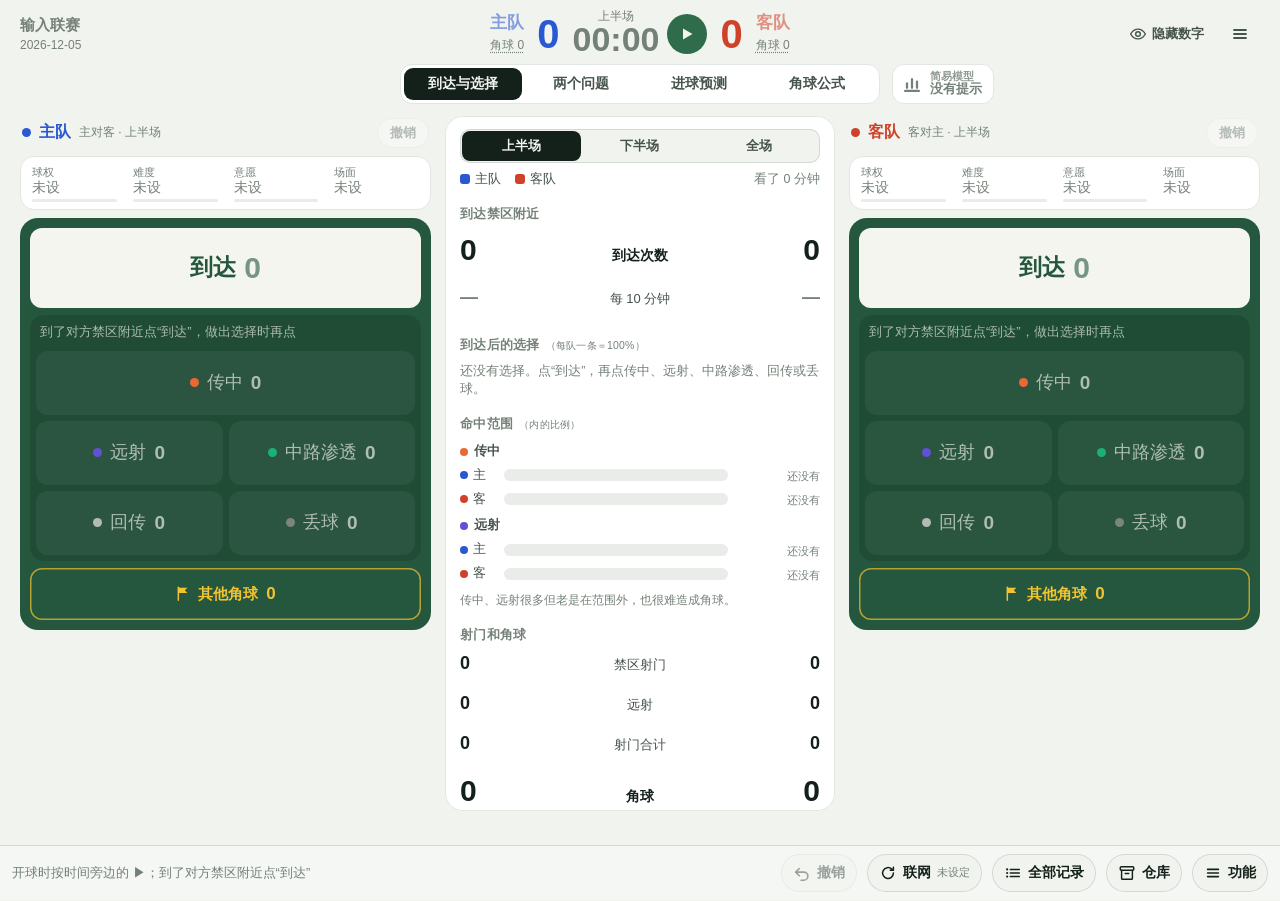
==== commit b35dc6d2: "v7: 角球公式 - fourth program beside 两个问题 Five sliders per team (arrivals, cross + long-shot share, back" ====
--- a/index.html
+++ b/index.html
@@ -80,9 +80,9 @@
 .nh{display:inline-flex;align-items:center;gap:6px;color:var(--muted);font:600 14px/1.2 var(--f-ui);white-space:nowrap}
 .nh svg{width:22px;height:22px;flex:none}
 .qval .nh svg{width:26px;height:26px}
-/* 三个程序的切换；右边是简易模型的提示（不会把下面的按键挤下去） */
-.modebar{display:grid;grid-template-columns:minmax(0,1fr) minmax(0,420px) minmax(0,1fr);align-items:center;gap:12px;padding:0 20px 6px;flex:none}
-.mseg{grid-column:2;display:grid;grid-template-columns:repeat(3,minmax(0,1fr));width:100%;background:var(--card);border:1px solid var(--line2);border-radius:12px;padding:3px}
+/* 四个程序的切换；右边是简易模型的提示（不会把下面的按键挤下去） */
+.modebar{display:grid;grid-template-columns:minmax(0,1fr) minmax(0,480px) minmax(0,1fr);align-items:center;gap:12px;padding:0 20px 6px;flex:none}
+.mseg{grid-column:2;display:grid;grid-template-columns:repeat(4,minmax(0,1fr));width:100%;background:var(--card);border:1px solid var(--line2);border-radius:12px;padding:3px}
 .mseg button{height:32px;border:0;border-radius:9px;background:none;font-size:14px;font-weight:600;color:var(--ink2);white-space:nowrap}
 .mseg button[aria-pressed="true"]{background:var(--ink);color:var(--paper)}
 .mbn{grid-column:3;justify-self:start;height:40px;max-width:100%;min-width:0;border:0;border-radius:12px;padding:0 12px 0 10px;display:inline-flex;align-items:center;gap:8px;white-space:nowrap;overflow:hidden;color:var(--muted);background:var(--card);box-shadow:inset 0 0 0 1px var(--line2)}
@@ -563,7 +563,7 @@
   .modebar{padding:0 10px 4px;grid-template-columns:minmax(0,1fr) minmax(0,46%);gap:6px}
   .mseg{grid-column:1}
   .mseg button{height:30px;font-size:13.5px}
-  .mseg .mx{display:none}   /* 手机：“到达选择”（三个按钮放得下） */
+  .mseg .mx{display:none}   /* 手机：到达、问题、进球、公式（四个按钮放得下） */
   .mbn{grid-column:2;width:100%;height:36px;padding:0 9px 0 7px;gap:6px}
   .mbn svg{width:17px;height:17px}
   .mbn .t1{font-size:9.5px} .mbn .t2{font-size:13.5px} .mbn.none .t2{font-size:12px}
@@ -721,6 +721,265 @@
   body.pip-on .sto{gap:4px}
 }
 
+/* ---------- 两个问题 v6：每题“现在／潜能”、备注、心得 ---------- */
+/* 潜能的条半透明；另一个值画成影子：拖现在时影子是潜能（半透明），拖潜能时影子是现在（一条细线） */
+.sl-g{position:absolute;left:0;top:0;bottom:0;border-radius:4px;opacity:.32;background:var(--ink2)}
+.sl.h .sl-g{background:var(--hm)} .sl.a .sl-g{background:var(--am)}
+.sl.pot .sl-g{opacity:1;background:none;border-radius:0;border-right:3px solid var(--ink2)}
+.sl.pot.h .sl-g{border-right-color:var(--hm)} .sl.pot.a .sl-g{border-right-color:var(--am)}
+.sl.pot .sl-f{opacity:.42}
+.sl.pot .sl-k{opacity:.7}
+.qcard.pot{border-style:dashed}
+.qcard.pot .qval{opacity:.75}
+.qseg{display:inline-flex;flex:none;padding:2px;border-radius:13px;background:var(--paper);box-shadow:inset 0 0 0 1px var(--rule);align-self:center}
+.qseg button{height:24px;padding:0 9px;border:0;border-radius:11px;background:none;font:600 12.5px/1 var(--f-ui);color:var(--ink2);white-space:nowrap}
+.qseg button[aria-pressed="true"]{background:var(--ink);color:var(--card)}
+.qseg button.pt[aria-pressed="true"]{background:var(--ink2);opacity:.8}
+.qsub{align-items:center}
+.qnb{flex:none;height:26px;padding:0 10px;border:0;border-radius:13px;background:var(--paper);box-shadow:inset 0 0 0 1px var(--rule);font:600 12.5px/1 var(--f-ui);color:var(--ink2);position:relative;white-space:nowrap}
+.qnb.has::after{content:"";position:absolute;top:2px;right:2px;width:7px;height:7px;border-radius:50%;background:var(--flag)}
+.qnb.on{background:var(--ink);color:var(--card)}
+.qnw{padding:2px 0 4px}
+.qnta,.tipta{display:block;width:100%;box-sizing:border-box;border:1px solid var(--rule);border-radius:12px;background:var(--paper);color:var(--ink);font:16px/1.45 var(--f-ui);padding:8px 10px;resize:vertical;min-height:58px}
+.qnta:focus,.tipta:focus{outline:2px solid var(--flag);outline-offset:0;border-color:transparent}
+/* 心得：两个问题页面上方 */
+.tips{margin:0 20px 8px}
+.tips[hidden]{display:none}
+.tipbar{display:flex;align-items:flex-start;gap:10px;width:100%;text-align:left;border:1px solid var(--line2);border-radius:14px;background:var(--card);color:var(--ink);padding:8px 12px;font:14px/1.4 var(--f-ui)}
+.tipbar b,.tiph b{flex:none;color:var(--flag);font-weight:800}
+.tipt{flex:1;min-width:0;white-space:pre-wrap;overflow:hidden;display:-webkit-box;-webkit-box-orient:vertical;-webkit-line-clamp:2}
+.tipt.na{color:var(--muted)}
+.tipc{flex:none;font-size:12.5px;color:var(--ink2);border:0;background:none;padding:0 2px;height:22px}
+.tips.open{border:1px solid var(--line2);border-radius:14px;background:var(--card);padding:8px 12px 10px}
+.tiph{display:flex;align-items:center;gap:8px;margin-bottom:6px;font-size:14px}
+.tiph .sp{flex:1}
+.tips-s{font-size:12px;color:var(--muted)}
+@media (max-width:599px){
+  .tips{margin:2px 10px 4px}
+  .tipbar{padding:6px 10px;font-size:13px}
+  .tips.open{padding:6px 10px 8px}
+  /* 手机：卡不要被压扁，放不下就在那一队里上下捲动 */
+  body.qmode:not(.gmode) .main .pad{overflow-y:auto;-webkit-overflow-scrolling:touch}
+  body.qmode:not(.gmode) .pad .qcard{min-height:auto}
+  .qseg{padding:1px;border-radius:11px}
+  .qseg button{height:18px;padding:0 7px;font-size:11.5px;border-radius:9px}
+  .qnb{height:20px;padding:0 8px;font-size:11.5px;border-radius:10px}
+  .qnb.has::after{top:-2px;right:-2px}
+  .tipbar{padding:4px 10px;font-size:13px;gap:8px;border-radius:12px}
+  .tipt{-webkit-line-clamp:1}
+  .tipc{height:18px}
+  /* 浮窗模式：心得的位置留给视频 */
+  body.pip-on .tips{display:none}
+}
+/* 手机比较矮：卡片压缩一点，两队还是放得下一个画面 */
+@media (max-width:599px) and (max-height:800px){
+  body.qmode:not(.gmode) .qcard{padding:4px 10px 2px;gap:1px}
+  body.qmode:not(.gmode) .qh{min-height:25px}
+  body.qmode:not(.gmode) .sl.big{height:40px}
+  body.qmode:not(.gmode) .qends{font-size:11px;line-height:13px}
+  .tips{margin:0 10px 3px}
+}
+@media (max-width:599px) and (max-height:700px){
+  body.qmode:not(.gmode) .qcard{padding:2px 10px 1px;gap:1px}
+  body.qmode:not(.gmode) .qh{min-height:23px}
+  body.qmode:not(.gmode) .sl.big{height:36px}
+  body.qmode:not(.gmode) .sl.big .sl-k{width:32px;height:32px;margin:-16px 0 0 -16px}
+  body.qmode:not(.gmode) .slw.big .slb{width:36px;height:36px;border-radius:18px}
+}
+
+/* ---------- 角球公式：上方是两队的结果，下面每队五条拖动条 ---------- */
+.fres{margin:0 20px 8px;padding:10px 16px 6px;background:var(--card);border:1px solid var(--line2);border-radius:18px;flex:none}
+.fres[hidden]{display:none}
+.frt{display:grid;grid-template-columns:minmax(0,1fr) auto minmax(0,1.3fr) auto minmax(0,1fr);align-items:center;gap:10px}
+.frs{display:flex;flex-direction:column;gap:2px;min-width:0}
+.frs.a{align-items:flex-end;text-align:right}
+.frn{max-width:100%;font-size:15px;font-weight:700;overflow:hidden;text-overflow:ellipsis;white-space:nowrap}
+.frs.h .frn,.frs.h .frv{color:var(--home)} .frs.a .frn,.frs.a .frv{color:var(--away)}
+.frx{display:flex;align-items:center;gap:10px;min-width:0}
+.frs.a .frx{flex-direction:row-reverse}
+.frv{font:700 56px/1 var(--f-num);font-variant-numeric:tabular-nums;white-space:nowrap}
+.frv.na{color:var(--muted)!important}
+.frg{flex:none;height:26px;padding:0 10px;border-radius:13px;display:inline-flex;align-items:center;font-size:13.5px;font-weight:800;white-space:nowrap}
+.frg.up{background:var(--big);color:var(--on-big)}
+.frg.dn{background:var(--small);color:var(--on-small)}
+.frg.mid,.frg.miss{background:var(--paper);color:var(--ink2);font-weight:600;box-shadow:inset 0 0 0 1px var(--rule)}
+.frg.none{width:0;padding:0;visibility:hidden}
+.frm{display:flex;flex-direction:column;align-items:center;gap:4px;min-width:0;text-align:center}
+.frr{font:700 34px/1 var(--f-num);font-variant-numeric:tabular-nums;white-space:nowrap}
+.frr small{font:700 15px var(--f-ui);margin-left:2px}
+.frj{max-width:100%;min-height:28px;padding:3px 12px;border-radius:14px;font-size:15px;line-height:22px;font-weight:700;color:var(--ink2)}
+.frj.c0{background:var(--hc0);color:var(--on-hc0)}
+.frj.c1{background:var(--hc1);color:var(--on-hc1)}
+.frb{display:flex;height:8px;margin-top:8px;border-radius:4px;overflow:hidden;background:var(--trk)}
+.frb i{display:block;height:100%}
+.frb .h{background:var(--hm)} .frb .a{background:var(--am)}
+.fra{display:flex;align-items:center;justify-content:center;gap:10px;width:100%;min-height:30px;margin-top:2px;padding:0;border:0;background:none;font-size:13px;color:var(--ink2)}
+.fra b{font:700 16px/1 var(--f-num);color:var(--ink)}
+.frc{color:var(--ink);font-weight:700;text-decoration:underline;text-underline-offset:3px}
+.fsw{display:none}
+.fab{display:none}
+.fcard{background:var(--card);border:1px solid var(--line2);border-radius:18px;padding:4px 14px 8px}
+.frow{padding:7px 0 2px;border-bottom:1px solid var(--line2)}
+.frow:last-of-type{border-bottom:0}
+.frh{display:flex;align-items:center;gap:8px;height:36px}
+.frl{flex:1;min-width:0;margin:0;font-size:18px;line-height:1.3;font-weight:800;overflow:hidden;text-overflow:ellipsis;white-space:nowrap}
+.frl em{margin-left:6px;font:italic 600 14px var(--f-ui);color:var(--muted)}
+.fw{flex:none;font-size:13.5px;font-weight:700;color:var(--ink2);white-space:nowrap}
+.fval{flex:none;font:700 32px/1 var(--f-num);font-variant-numeric:tabular-nums;white-space:nowrap}
+.fval small{font:700 15px var(--f-ui);margin-left:2px}
+.fval.na{font:600 14px/1.2 var(--f-ui);color:var(--muted)}
+.fval .nh svg{width:24px;height:24px}
+.fd{font-size:12.5px;color:var(--muted);overflow:hidden;text-overflow:ellipsis;white-space:nowrap}
+body.fmode .sl.big{height:46px}
+body.fmode .sl.big .sl-t{height:10px;border-radius:5px}
+body.fmode .sl.big .sl-k{width:34px;height:34px;margin:-17px 0 0 -17px}
+body.fmode .slw.big .slb{width:36px;height:36px;border-radius:18px}
+.sl-c{position:absolute;top:0;bottom:0;right:0;border-radius:0 6px 6px 0;background:repeating-linear-gradient(135deg,var(--rule) 0 3px,var(--card) 3px 6px)}
+.fmix{padding:7px 0;border-bottom:1px solid var(--line2)}
+.fmb{display:flex;height:8px;border-radius:4px;overflow:hidden;background:var(--trk)}
+.fmb i{display:block;height:100%}
+.fmb .c-x{background:var(--cx)} .fmb .c-m{background:var(--cm)} .fmb .c-b{background:var(--cb)}
+.fmt{display:flex;justify-content:space-between;gap:8px;margin-top:4px;font-size:12.5px;color:var(--ink2);white-space:nowrap}
+.fmt span{display:inline-flex;align-items:center;gap:4px;min-width:0}
+.fmt i{width:9px;height:9px;border-radius:3px;flex:none}
+.fmt b{font-weight:700;color:var(--ink)}
+.fcalc{display:flex;justify-content:space-between;align-items:baseline;gap:10px;padding-top:6px;font-size:13px;color:var(--ink2);white-space:nowrap}
+.fcalc b{color:var(--ink);font-weight:800}
+.fcs{min-width:0;overflow:hidden;text-overflow:ellipsis}
+.fcm{color:var(--muted);white-space:normal}
+@media (min-width:600px){
+  body.fmode .fres{position:sticky;top:env(safe-area-inset-top);z-index:6}
+}
+/* iPad 横放：高度不够时压缩，结果和五条拖动条放得下一个画面 */
+@media (min-width:600px) and (max-height:900px){
+  .fres{padding:6px 14px 2px;margin-bottom:6px}
+  .frv{font-size:44px}
+  .frr{font-size:28px}
+  .frb{margin-top:5px;height:6px}
+  .fra{min-height:24px}
+  body.fmode .pad-h{padding-bottom:4px}
+  body.fmode .qck{height:30px}
+  .fcard{padding:1px 14px 5px}
+  .frow{padding:2px 0 0}
+  .frh{height:30px}
+  .fd{display:none}
+  .fval{font-size:26px}
+  .fval small{font-size:13px}
+  body.fmode .sl.big{height:38px}
+  body.fmode .sl.big .sl-k{width:30px;height:30px;margin:-15px 0 0 -15px}
+  body.fmode .slw.big .slb{width:32px;height:32px;border-radius:16px}
+  .fmix{padding:4px 0}
+  .fcalc{padding-top:4px}
+}
+@media (min-width:600px) and (max-height:800px){
+  .frv{font-size:40px}
+  .frh{height:27px}
+  .frow{padding:1px 0 0}
+  body.fmode .sl.big{height:35px}
+  .fmix{padding:3px 0}
+  .fmt{margin-top:2px}
+}
+@media (min-width:600px) and (max-width:899px){
+  .frv{font-size:44px}
+  .frg{height:24px;padding:0 8px;font-size:12.5px}
+  .frt{gap:8px}
+  .frl{font-size:16px}
+  .fcs{font-size:12px}
+}
+@media (max-width:599px){
+  .fres{margin:2px 10px 4px;padding:6px 10px 2px;border-radius:14px}
+  .frt{grid-template-columns:minmax(0,1fr) auto minmax(0,1fr);gap:1px 6px;align-items:center}
+  .frn{font-size:13px}
+  .frv{font-size:36px}
+  .frx{gap:6px}
+  .frg{height:20px;padding:0 6px;font-size:11.5px}
+  .frr{font-size:26px}
+  .frr small{font-size:12px}
+  .frs.h{grid-area:1 / 1} .frs.a{grid-area:1 / 3}
+  .frm{display:contents}
+  .frr{grid-area:1 / 2;align-self:center;padding-top:14px}
+  /* 判断占整行（不会把两队的数字挤窄），两边留位置给“高于平均” */
+  .frj{grid-area:2 / 1 / 3 / 4;justify-self:center;min-height:0;max-width:calc(100% - 136px);padding:1px 8px;font-size:12.5px;line-height:18px;border-radius:9px;overflow:hidden;text-overflow:ellipsis;white-space:nowrap}
+  .frt.notag .frj{max-width:100%}
+  .frg.t0{grid-area:2 / 1;justify-self:start} .frg.t1{grid-area:2 / 3;justify-self:end}
+  .frb{height:6px;margin-top:4px}
+  .fra{min-height:24px;margin-top:0;font-size:11.5px;gap:6px}
+  .fra b{font-size:14px}
+  /* 手机：一次调整一队，点球队名字切换 */
+  body.fmode .main{grid-template-areas:"home";grid-template-rows:minmax(0,1fr)}
+  body.fmode:not(.ended) .pad{grid-area:home}
+  body.fmode:not(.ended):not(.fs1) .pad[data-i="1"]{display:none}
+  body.fmode.fs1:not(.ended) .pad[data-i="0"]{display:none}
+  body.fmode .main .pad{overflow-y:auto;-webkit-overflow-scrolling:touch}
+  body.fmode .pad-h{padding:0 0 4px;gap:6px}
+  body.fmode .pad-h>i,body.fmode .pad-h>b,body.fmode .pad-h .who,body.fmode .pad-h .sp{display:none}
+  .fsw{flex:1;min-width:0;display:grid;grid-template-columns:minmax(0,1fr) minmax(0,1fr);padding:2px;border-radius:12px;background:var(--card);border:1px solid var(--line2)}
+  .fsw button{min-width:0;height:30px;padding:0 6px;border:0;border-radius:9px;background:none;display:flex;align-items:center;justify-content:center;gap:5px;font-size:13.5px;font-weight:700;color:var(--ink2)}
+  .fsw button span{min-width:0;overflow:hidden;text-overflow:ellipsis;white-space:nowrap}
+  .fsw i{width:8px;height:8px;border-radius:50%;flex:none}
+  .fsw .h i{background:var(--hm)} .fsw .a i{background:var(--am)}
+  .fsw .h[aria-pressed="true"]{background:var(--hm);color:#fff}
+  .fsw .a[aria-pressed="true"]{background:var(--am);color:#fff}
+  .fsw button[aria-pressed="true"] i{background:#fff}
+  .fcard{padding:0 10px 3px;border-radius:14px}
+  .frow{padding:2px 0 0}
+  .frh{height:24px}
+  .frl{font-size:15.5px}
+  .frl em{font-size:12.5px;margin-left:4px}
+  .fw{font-size:12px}
+  .fval{font-size:24px}
+  .fval small{font-size:12px}
+  .fval.na{font-size:12.5px}
+  .fd{display:none}
+  body.fmode .sl.big{height:38px}
+  .fmix{padding:3px 0}
+  .fmb{height:6px}
+  .fmt{margin-top:2px;font-size:11.5px}
+  .fcalc{padding-top:3px;font-size:11.5px;gap:6px}
+  /* 浮窗模式：每条一行（短名字和值在左边，拖动条在右边），只留结果和拖动条 */
+  body.pip-on.fmode .fres{padding:3px 8px 3px}
+  body.pip-on.fmode .frv{font-size:26px}
+  body.pip-on.fmode .frr{font-size:20px;padding-top:12px}
+  body.pip-on.fmode .frb,body.pip-on.fmode .fra,body.pip-on.fmode .fmix,body.pip-on.fmode .fcalc{display:none}
+  body.pip-on.fmode .frow{display:grid;grid-template-columns:5em minmax(0,1fr);align-items:center;gap:0 4px;padding:1px 0}
+  body.pip-on.fmode .frh{flex-direction:column;align-items:flex-start;justify-content:center;gap:0;height:auto;min-width:0}
+  body.pip-on.fmode .frl,body.pip-on.fmode .fw{display:none}
+  body.pip-on.fmode .fab{display:block;font-size:12px;font-weight:700;line-height:1.2;white-space:nowrap}
+  body.pip-on.fmode .fval{font-size:17px} body.pip-on.fmode .fval small{font-size:10.5px} body.pip-on.fmode .fval.na{font-size:11px}
+  body.pip-on.fmode .sl.big{height:34px}
+  body.pip-on.fmode .sl.big .sl-k{width:28px;height:28px;margin:-14px 0 0 -14px}
+  body.pip-on.fmode .slw.big .slb{width:30px;height:30px;border-radius:15px}
+  body.pip-on.fmode .fsw button{height:24px;font-size:12.5px}
+  body.pip-on.fmode .pad-h{padding-bottom:2px}
+}
+/* 比较矮的手机（iPhone SE 这类）：每条一行（短名字和值在左边，拖动条在右边），一个画面放得下 */
+@media (max-width:599px) and (max-height:700px){
+  .frv{font-size:30px}
+  .frow{display:grid;grid-template-columns:5em minmax(0,1fr);align-items:center;gap:0 4px;padding:1px 0}
+  .frh{flex-direction:column;align-items:flex-start;justify-content:center;gap:0;height:auto;min-width:0}
+  .frl,.fw{display:none}
+  .fab{display:block;font-size:12.5px;font-weight:700;line-height:1.2;white-space:nowrap}
+  .fval{font-size:19px} .fval small{font-size:11px} .fval.na{font-size:11.5px}
+  body.fmode .sl.big{height:38px}
+  body.fmode .sl.big .sl-k{width:30px;height:30px;margin:-15px 0 0 -15px}
+  body.fmode .slw.big .slb{width:32px;height:32px;border-radius:16px}
+}
+@media (max-width:599px) and (max-height:620px){
+  .frv{font-size:26px}
+  .frb,.fmix,.fcalc{display:none}
+  body.fmode .sl.big{height:34px}
+  body.fmode .sl.big .sl-k{width:28px;height:28px;margin:-14px 0 0 -14px}
+  body.fmode .slw.big .slb{width:30px;height:30px;border-radius:15px}
+  .fsw button{height:26px;font-size:12.5px}
+}
+/* 比较窄的手机：数字和“高于平均”放得下一行 */
+@media (max-width:389px){
+  .frv{font-size:32px}
+  .frg{padding:0 5px;font-size:11px}
+  .frr{font-size:22px}
+  .frj{font-size:12px;padding:1px 6px;max-width:calc(100% - 116px)}
+}
+
 </style>
 </head>
 <body>
@@ -747,7 +1006,9 @@
       <button class="tbtn ic" data-a="menu" aria-label="功能"><svg width="18" height="18" viewBox="0 0 18 18" aria-hidden="true"><path d="M3 5h12M3 9h12M3 13h12" stroke="currentColor" stroke-width="1.8" stroke-linecap="round"/></svg></button>
     </div>
   </header>
-  <nav class="modebar" aria-label="切换程序"><div class="mseg" id="mseg"><button data-a="mode" data-v="rec" aria-pressed="true" aria-label="到达与选择">到达<span class="mx">与</span>选择</button><button data-a="mode" data-v="q" aria-pressed="false">两个问题</button><button data-a="mode" data-v="g" aria-pressed="false">进球预测</button></div><button class="mbn none" id="mBan" data-a="mdl" hidden></button></nav>
+  <nav class="modebar" aria-label="切换程序"><div class="mseg" id="mseg"><button data-a="mode" data-v="rec" aria-pressed="true" aria-label="到达与选择">到达<span class="mx">与选择</span></button><button data-a="mode" data-v="q" aria-pressed="false" aria-label="两个问题"><span class="mx">两个</span>问题</button><button data-a="mode" data-v="g" aria-pressed="false" aria-label="进球预测">进球<span class="mx">预测</span></button><button data-a="mode" data-v="f" aria-pressed="false" aria-label="角球公式"><span class="mx">角球</span>公式</button></div><button class="mbn none" id="mBan" data-a="mdl" hidden></button></nav>
+  <section class="tips" id="tips" hidden aria-label="心得"></section>
+  <section class="fres" id="fres" hidden aria-label="角球公式的结果"></section>
   <section class="sugg" id="sugg" hidden aria-live="polite"></section>
   <main class="main">
     <section class="pad" data-i="0" aria-label="主队进攻"></section>
@@ -786,7 +1047,7 @@
 const pc = v => ok(v) ? Math.round(v * 100) + '%' : '—';
 const r1 = v => Math.round(v * 10) / 10;   // 拖动条的值最多一位小数
 const fp = v => String(r1(v));             // 显示：62.5 → "62.5"，60 → "60"
-const APPVER = 'v5';
+const APPVER = 'v7';
 const APPNAME = '角球到达与选择';
 const LS = {
   get(k, d){ try { const v = localStorage.getItem(k); return v == null ? d : JSON.parse(v); } catch (e){ return d; } },
@@ -851,6 +1112,14 @@
   { f: 'q1', pct: 1, n: '他容不容易到对方禁区附近？', s: '容不容易到禁区附近', d: '几次进攻里有百分之几能到对方禁区附近', lo: '很难', hi: '很容易', bk: BK5(['很难', '难', '一般', '容易', '很容易']) },
   { f: 'q2', pct: 1, n: '他喜不喜欢传中和远射？', s: '喜不喜欢传中和远射', d: '传中和远射的比例', lo: '很不喜欢', hi: '很喜欢', bk: BK5(['很不喜欢', '不喜欢', '一般', '喜欢', '很喜欢']) }
 ];
+/* 两个问题的“潜能”：每张卡另一个问题——现在不明显，但你看得出他有这个潜能。
+   卡上选“现在”或“潜能”，拖对应的那一条；潜能的条是半透明的。分开记（q1p、q2p），跟现在的值互不影响。
+   b＝对应的现在那一题 */
+const QSP = [
+  { f: 'q1p', b: 'q1', pct: 1, pot: 1, n: '他有没有到对方禁区附近的潜能？', s: '潜能·容不容易到禁区附近', d: '现在不明显，但看得出他有能力常到对方禁区附近', lo: '没有', hi: '很有', bk: BK5(['没有', '不大', '一般', '有', '很有']) },
+  { f: 'q2p', b: 'q2', pct: 1, pot: 1, n: '他有没有高频传中和远射的潜能？', s: '潜能·喜不喜欢传中和远射', d: '现在不明显，但看得出他会多传中、多远射', lo: '没有', hi: '很有', bk: BK5(['没有', '不大', '一般', '有', '很有']) }
+];
+const QPOT = {}; QSP.forEach(x => { QPOT[x.b] = x; });
 /* 进球预测：每队三个问题，跟两个问题一样是拖动条（百分比），随时可以改。暂时没有模型。
    第一题跟两个问题的第一题一样，但分开记（三个程序可以只用一个）。
    pg＝程序（列表、表格的名字前面加“进球·”）；ab＝浮窗模式（手机）里的短名字 */
@@ -859,9 +1128,21 @@
   { f: 'g2', pct: 1, pg: 'g', n: '对面球门前漏洞大不大？', s: '对面门前漏洞大不大', ab: '门前漏洞', d: '对方门前防守的空当和失误', lo: '很小', hi: '很大', bk: BK5(['很小', '小', '一般', '大', '很大']) },
   { f: 'g3', pct: 1, pg: 'g', n: '自己的进攻质量高不高？', s: '自己的进攻质量高不高', ab: '进攻质量', d: '传中、射门、基本功、战术配合……', lo: '很低', hi: '很高', bk: BK5(['很低', '低', '一般', '高', '很高']) }
 ];
-const SVL = P1.concat(QS, GS);   // 所有主观的项目（导出、统计都用这个顺序）
+/* 角球公式：每队五条拖动条（公式在 37-formula.js）。
+   min、max、step＝条的范围和每格多少（没写的是 0–100%，每格跟着“功能 → 拖动条”）；u＝单位（没写的是 %）；
+   sym＝公式里的符号；def＝没设时按这个值算（a、b 没设就当联赛平均 1）；ab＝浮窗模式里的短名字 */
+const BKF = w => [[0, 0.55, '0–0.5', w[0]], [0.55, 0.85, '0.6–0.8', w[1]], [0.85, 1.15, '0.9–1.1', w[2]], [1.15, 1.55, '1.2–1.5', w[3]], [1.55, 2.01, '1.6–2', w[4]]];
+const FS = [
+  { f: 'fx', pct: 1, pg: 'f', sym: 'x', n: '到达次数', s: '到达次数', ab: '到达', d: '这段时间到对方禁区附近几次', lo: '0 次', hi: '80 次', min: 0, max: 80, step: 1, u: ' 次',
+    bk: [[0, 10, '0–9 次', ''], [10, 20, '10–19 次', ''], [20, 30, '20–29 次', ''], [30, 40, '30–39 次', ''], [40, 81, '40 次以上', '']] },
+  { f: 'fy', pct: 1, pg: 'f', sym: 'y', n: '传中和远射占比', s: '传中远射占比', ab: '传中远射', d: '到达以后选择传中或远射的比例', lo: '0%', hi: '100%', bk: BK5(['很少', '少', '一般', '多', '很多']) },
+  { f: 'fh', pct: 1, pg: 'f', sym: 'h', n: '回传占比', s: '回传占比', ab: '回传', d: '到达以后选择回传的比例', lo: '0%', hi: '100%', bk: BK5(['很少', '少', '一般', '多', '很多']) },
+  { f: 'fa', pct: 1, pg: 'f', sym: 'a', n: '打门门槛', s: '打门门槛', ab: '门槛', d: '中路渗透后要多大的机会才打门，1 是联赛平均', lo: '不挑剔', hi: '很挑剔', min: 0, max: 2, step: 0.1, u: '', def: 1, bk: BKF(['很不挑剔', '不挑剔', '一般', '挑剔', '很挑剔']) },
+  { f: 'fb', pct: 1, pg: 'f', sym: 'b', n: '对方禁区内防守', s: '对方禁区内防守', ab: '对方防守', d: '对方在禁区内的防守能力，1 是联赛平均', lo: '很弱', hi: '很强', min: 0, max: 2, step: 0.1, u: '', def: 1, bk: BKF(['很弱', '弱', '一般', '强', '很强']) }
+];
+const SVL = P1.concat(QS, QSP, GS, FS);   // 所有主观的项目（导出、统计都用这个顺序）
 const SVF = {}; SVL.forEach(x => { SVF[x.f] = x; });
-const svName = f => (SVF[f].pg === 'g' ? '进球·' : '') + SVF[f].s;
+const svName = f => (SVF[f].pg === 'g' ? '进球·' : SVF[f].pg === 'f' ? '公式·' : '') + SVF[f].s;
 const bucketOf = (f, v) => { const b = SVF[f].bk; for (let j = 0; j < b.length; j++) if (v >= b[j][0] && v < b[j][1]) return j; return b.length - 1; };
 const wordOf = (f, v) => v == null ? '' : SVF[f].bk[bucketOf(f, v)][3];
 const svText = (f, v) => { const x = SVF[f]; if (v == null) return '清除'; return x.pct ? pctText(f, v) : x.o[v]; };
@@ -878,7 +1159,7 @@
   const d = new Date();
   return { id: 'r' + Date.now().toString(36) + Math.random().toString(36).slice(2, 6), c: nowSec(), u: nowSec(),
     d: d.getFullYear() + '-' + pad2(d.getMonth() + 1) + '-' + pad2(d.getDate()), lg: prev ? prev.lg : '', h: '', a: '', st: 1,
-    tm: { p: 1, b: 0, r: 0, at: 0, ht: 0 }, pe: {}, obs: null, stop: null, note: '', keep: 0, api: null, apiNo: null, kw: null, ev: [], sv: [], pv: 1, al: [], mc: null };
+    tm: { p: 1, b: 0, r: 0, at: 0, ht: 0 }, pe: {}, obs: null, stop: null, note: '', qn: {}, qm: {}, keep: 0, api: null, apiNo: null, kw: null, ev: [], sv: [], pv: 1, al: [], mc: null };
 }
 const numOr = (v, d) => ok(v) ? v : d;
 function fixEv(e){
@@ -895,7 +1176,7 @@
   if (v != null && !isFinite(v)) return null;
   if (x.pct && v != null){
     if (old){ v = Math.round(v); const mp = OLDPCT[s.f]; if (!mp || !(v >= 0 && v < mp.length)) return null; o = v; v = mp[v]; }
-    else { v = clamp(r1(v), 0, 100); if (s.o != null && isFinite(+s.o)) o = +s.o; }   // 百分比留一位小数
+    else { v = clamp(r1(v), x.min == null ? 0 : x.min, x.max == null ? 100 : x.max); if (s.o != null && isFinite(+s.o)) o = +s.o; }   // 百分比留一位小数
   } else if (v != null){ v = Math.round(v); if (!(v >= 0 && v < x.o.length)) return null; }
   const r = { t: Math.max(0, Math.round(numOr(+s.t, 0))), p: +s.p, i: s.i, f: s.f, v: v, k: ++seq };
   if (o != null) r.o = o;
@@ -913,6 +1194,11 @@
   m.obs = m.obs && PER[m.obs.p] ? { p: +m.obs.p, t: Math.max(0, numOr(m.obs.t, 0)) } : null;
   m.stop = m.stop && PER[m.stop.p] ? { p: +m.stop.p, t: Math.max(0, numOr(m.stop.t, 0)) } : null;
   m.note = String(m.note || ''); m.keep = m.keep ? 1 : 0;
+  // 两个问题：每张卡的备注（qn，键＝'0_q1'）、卡上选了现在还是潜能（qm，1＝潜能）
+  const qkeys = []; for (const i of [0, 1]) for (const q of QS) qkeys.push(i + '_' + q.f);
+  const qn = m.qn && typeof m.qn === 'object' ? m.qn : {}, qm = m.qm && typeof m.qm === 'object' ? m.qm : {};
+  m.qn = {}; m.qm = {};
+  for (const x of qkeys){ if (typeof qn[x] === 'string' && qn[x].trim()) m.qn[x] = qn[x].slice(0, 2000); if (qm[x]) m.qm[x] = 1; }
   m.api = m.api && typeof m.api === 'object' && isFinite(+m.api.id) ? Object.assign({}, m.api, { id: +m.api.id, sw: m.api.sw ? 1 : 0 }) : null;
   m.apiNo = typeof m.apiNo === 'string' ? m.apiNo : null; m.apiErr = null;
   m.kw = m.kw && typeof m.kw === 'object' ? m.kw : null;
@@ -952,7 +1238,7 @@
 const hideNum = () => !!PREF.hn;
 const hideWord = () => !!PREF.hn && PREF.hw !== 0;
 // 一个拖动条的值写成字：62.5%；隐藏数字时是分档的文字，或“已设”
-const pctText = (f, v) => !hideNum() ? fp(v) + '%' : hideWord() ? '已设' : wordOf(f, v);
+const pctText = (f, v) => !hideNum() ? fp(v) + (SVF[f].u == null ? '%' : SVF[f].u) : hideWord() ? '已设' : wordOf(f, v) || '已设';
 
 /* ================= 计时（跟“角球数据记录”一样） ================= */
 const clockOf = m => m.tm.r ? m.tm.b + (Date.now() - m.tm.at) / 1000 : m.tm.b;
@@ -1066,7 +1352,9 @@
   return null;
 }
 let SL = null, SB = null, rdPend = 0;   // 正在拖的拖动条、正在按的 −／＋；这时候先不重画画面
-const slBusy = () => !!((SL && SL.s === 'd') || SB);
+// 正在打备注：画面先不重画（不然键盘会收起来），放开以后再重画
+const typing = () => { const a = document.activeElement; return !!(a && a.classList && a.classList.contains('qnta')); };
+const slBusy = () => !!((SL && SL.s === 'd') || SB) || typing();
 const slBusyEl = () => SL && SL.s === 'd' ? SL.el : SB ? SB.el : null;
 const lastSvK = (i, f) => { let k = 0; for (const s of M.sv) if (s.i === i && s.f === f && s.k > k) k = s.k; return k; };
 /* 现在的选择：最后记的那一笔；某个时间点的选择：那个时间以前最后一笔 */
@@ -1276,6 +1564,8 @@
   cm: { n: '到禁区附近的场面', s: '场面', cat: 1, gp: 0 },
   q1: { n: '问题一：容不容易到禁区附近', s: '问题一', u: '%', gp: 1 },
   q2: { n: '问题二：喜不喜欢传中和远射', s: '问题二', u: '%', gp: 1 },
+  q1p: { n: '潜能一：有没有到禁区附近的潜能', s: '潜能一', u: '%', gp: 1 },
+  q2p: { n: '潜能二：有没有高频传中和远射的潜能', s: '潜能二', u: '%', gp: 1 },
   xl: { n: '传中＋远射 占三项', s: '传中＋远射占三项', u: '%', gp: 2, d: '（传中＋远射）÷（传中＋远射＋中路渗透）' },
   xin: { n: '传中在范围内的比例', s: '传中内', u: '%', gp: 2, d: '传中里“内”的比例' },
   lin: { n: '远射在范围内的比例', s: '远射内', u: '%', gp: 2, d: '远射里“内”的比例' },
@@ -1283,7 +1573,7 @@
   ar10: { n: '每 10 分钟到达', s: '每10分钟到达', u: '次', lo: 0, hi: 10, st: 0.1, gp: 2, d: '要看满 10 分钟才算' },
   dt: { n: '从到达到选择的平均秒数', s: '平均用时', u: '秒', lo: 0, hi: 15, st: 0.1, gp: 2, d: '越短越果断' }
 };
-const MORD = ['bq', 'nd', 'yy', 'cm', 'q1', 'q2', 'xl', 'xin', 'lin', 'bg', 'ar10', 'dt'];
+const MORD = ['bq', 'nd', 'yy', 'cm', 'q1', 'q2', 'q1p', 'q2p', 'xl', 'xin', 'lin', 'bg', 'ar10', 'dt'];
 const MGP = ['你的判断（第一部分）', '两个问题', '记下的到达和选择'];
 const OPS = { gt: '高于', ge: '至少', lt: '低于', le: '最多' };
 const OPK = ['gt', 'ge', 'lt', 'le'];
@@ -1482,7 +1772,7 @@
 let banNew = 0;
 function renderBanner(){
   const el = $('#mBan'); if (!el) return;
-  if (!MODEL.on || M.st === 2 || !MN || PREF.mode === 'g'){ el.hidden = true; return; }   // 进球预测暂时没有模型
+  if (!MODEL.on || M.st === 2 || !MN || PREF.mode === 'g' || PREF.mode === 'f'){ el.hidden = true; return; }   // 进球预测暂时没有模型；角球公式有自己的结果
   el.hidden = false;
   const g = PREF.mode === 'q' ? 'q' : 'r', b = MN[g].bet;
   const sig = g + betCls(b);
@@ -1519,10 +1809,12 @@
   rb.setAttribute('aria-label', run ? '暂停计时' : (M.tm.ht ? '下半场开球' : '开始计时'));
 }
 function renderMode(){
-  // qmode＝问题式的画面（两个问题、进球预测都用）；gmode＝进球预测（每队三题）
-  document.body.classList.toggle('qmode', PREF.mode === 'q' || PREF.mode === 'g');
+  // qmode＝问题式的画面（两个问题、进球预测、角球公式都用）；gmode＝进球预测（每队三题）；fmode＝角球公式
+  document.body.classList.toggle('qmode', PREF.mode === 'q' || PREF.mode === 'g' || PREF.mode === 'f');
   document.body.classList.toggle('gmode', PREF.mode === 'g');
+  document.body.classList.toggle('fmode', PREF.mode === 'f');
   $$('#mseg button').forEach(b => b.setAttribute('aria-pressed', String(b.dataset.v === PREF.mode)));
+  renderTips();
 }
 
 /* ---------- 到达与选择：每队一栏 ---------- */
@@ -1573,17 +1865,29 @@
     + '<button class="k ckb" data-a="ck" data-i="' + i + '">' + FLAG + '<span class="l">其他角球</span><span class="c">' + r.cks.o + '</span></button></div>';
 }
 /* ---------- 两个问题、进球预测：每队一栏，字大，拖动条（百分比） ---------- */
+const QNOPEN = {};   // 哪些卡的备注栏打开了（只在画面上，默认都收起来）
 // 一个问题一张卡。进球预测每队三张：手机上说明那一行不显示，分档的字改放在值的旁边（qwh）；ab 是浮窗模式的短名字
 function qCardHTML(i, q){
-  const s = svCur(M, i, q.f), v = s ? s.v : null, x = i + '_' + q.f, g = q.pg === 'g';
-  let prev = null; for (const y of M.sv) if (y.i === i && y.f === q.f && s && y.k !== s.k && (!prev || y.k > prev.k)) prev = y;
+  // 两个问题的卡：q 是现在那一题；选了“潜能”就拖潜能那一条（半透明），另一条画成影子
+  const pq = QPOT[q.f], key = i + '_' + q.f, pm = !!(pq && M.qm && M.qm[key]), a = pm ? pq : q;
+  const s = svCur(M, i, a.f), v = s ? s.v : null, x = i + '_' + a.f, g = q.pg === 'g';
+  let prev = null; for (const y of M.sv) if (y.i === i && y.f === a.f && s && y.k !== s.k && (!prev || y.k > prev.k)) prev = y;
   const note = !s ? '还没设' : v == null ? fmtMin(s.p, s.t) + ' 清除' : fmtMin(s.p, s.t) + ' 设的' + (prev && prev.v != null && !hideNum() ? '（之前 ' + fp(prev.v) + '%）' : '');
-  return '<div class="qcard' + (g ? ' gcard' : '') + '"><div class="qh"><h3 class="qq">' + q.n + '</h3>' + (q.ab ? '<span class="qab" aria-hidden="true">' + q.ab + '</span>' : '')
-    + (g ? '<span class="qw qwh" id="qwh_' + x + '" aria-hidden="true">' + wordHTML(q.f, v) + '</span>' : '')
+  let gh = null, seg = '', nb = '', nw = '';
+  if (pq){
+    const o = svCur(M, i, pm ? q.f : pq.f); gh = o && o.v != null ? o.v : null;
+    const ch = (w, t) => '<button type="button" data-a="qsel" data-x="' + key + '" data-v="' + w + '" aria-pressed="' + (pm === !!w) + '"' + (w ? ' class="pt"' : '') + '>' + t + '</button>';
+    seg = '<span class="qseg" role="group" aria-label="回答哪一题">' + ch(0, '现在') + ch(1, '潜能') + '</span>';
+    const tx = (M.qn && M.qn[key]) || '', op = !!QNOPEN[key];
+    nb = '<button type="button" class="qnb' + (tx ? ' has' : '') + (op ? ' on' : '') + '" data-a="qnote" data-x="' + key + '" aria-expanded="' + op + '">备注</button>';
+    if (op) nw = '<div class="qnw"><textarea class="qnta" data-x="' + key + '" rows="2" maxlength="2000" placeholder="这一项的备注（只记在这场比赛里）" aria-label="' + esc(teamName(i) + ' ' + q.s) + ' 备注">' + esc(tx) + '</textarea></div>';
+  }
+  return '<div class="qcard' + (g ? ' gcard' : '') + (pm ? ' pot' : '') + (nw ? ' nopen' : '') + '"><div class="qh"><h3 class="qq">' + a.n + '</h3>' + (q.ab ? '<span class="qab" aria-hidden="true">' + q.ab + '</span>' : '')
+    + (g ? '<span class="qw qwh" id="qwh_' + x + '" aria-hidden="true">' + wordHTML(a.f, v) + '</span>' : '')
     + '<span class="qval' + (v == null ? ' na' : '') + '" id="qv_' + x + '">' + qValHTML(v) + '</span></div>'
-    + '<div class="qsub"><span class="qd">' + q.d + '</span><span class="qw" id="qw_' + x + '">' + wordHTML(q.f, v) + '</span></div>'
-    + slHTML('q', x, v, { cls: 'big lock ' + (i ? 'a' : 'h'), lab: q.n })
-    + '<div class="qends"><span>' + q.lo + '</span><span class="qnote">' + note + '</span><span>' + q.hi + '</span></div></div>';
+    + '<div class="qsub">' + seg + '<span class="qd">' + a.d + '</span><span class="qw" id="qw_' + x + '">' + wordHTML(a.f, v) + '</span>' + nb + '</div>'
+    + slHTML('q', x, v, { cls: 'big lock ' + (i ? 'a' : 'h') + (pm ? ' pot' : ''), lab: a.n, gh: gh })
+    + '<div class="qends"><span>' + a.lo + '</span><span class="qnote">' + note + '</span><span>' + a.hi + '</span></div>' + nw + '</div>';
 }
 const qHeadHTML = (i, badge, btn) => '<div class="pad-h"><i></i><b>' + esc(teamName(i)) + '</b>' + badge + '<span class="who">' + (i ? '客对主' : '主对客') + '</span><span class="sp"></span>' + btn + '</div>';
 function qPadHTML(i){
@@ -1609,7 +1913,7 @@
     return;
   }
   const sc = 'h' + curP();
-  for (const i of [0, 1]) $('.pad[data-i="' + i + '"]').innerHTML = PREF.mode === 'q' ? qPadHTML(i) : PREF.mode === 'g' ? gPadHTML(i) : recPadHTML(i, sc);
+  for (const i of [0, 1]) $('.pad[data-i="' + i + '"]').innerHTML = PREF.mode === 'q' ? qPadHTML(i) : PREF.mode === 'g' ? gPadHTML(i) : PREF.mode === 'f' ? fPadHTML(i) : recPadHTML(i, sc);
 }
 /* 最近的一笔（事件或主观选择） */
 function lastAny(){
@@ -1634,7 +1938,7 @@
 function renderAll(){
   if (slBusy()){ rdPend = 1; return; }   // 正在拖或按着 −／＋：放开以后再重画
   mAll();
-  renderMode(); renderHeader(); renderPads(); renderStats(); renderStrip(); renderNet(); renderBanner();
+  renderMode(); renderHeader(); renderPads(); renderFres(); renderStats(); renderStrip(); renderNet(); renderBanner();
   mLog();
 }
 /* 计时器每秒更新时间；统计每 15 秒更新（时间在走，每 10 分钟的次数会变） */
@@ -1793,6 +2097,8 @@
   l: '<svg viewBox="0 0 16 16" aria-hidden="true"><path d="M10 3.5L5.5 8l4.5 4.5" fill="none" stroke="currentColor" stroke-width="2" stroke-linecap="round" stroke-linejoin="round"/></svg>',
   r: '<svg viewBox="0 0 16 16" aria-hidden="true"><path d="M6 3.5L10.5 8 6 12.5" fill="none" stroke="currentColor" stroke-width="2" stroke-linecap="round" stroke-linejoin="round"/></svg>'
 };
+// o.gh：另一个值画成影子（两个问题：拖现在的时候影子是潜能，拖潜能的时候影子是现在）
+// o.cap：拖不到的地方从这个值开始画斜线（角球公式：传中远射＋回传不能超过 100%）
 function slHTML(kind, x, v, o){
   o = o || {};
   const lo = o.lo == null ? 0 : o.lo, hi = o.hi == null ? 100 : o.hi, st = o.st || pctStep(), one = fp(st) + (o.u == null ? '%' : o.u);
@@ -1803,7 +2109,8 @@
   return '<div class="slw' + (o.cls && /(^| )big( |$)/.test(o.cls) ? ' big' : '') + '">' + btn(-1)
     + '<div class="sl' + (o.cls ? ' ' + o.cls : '') + (v == null ? ' na' : '') + '" data-sl="' + kind + '" data-x="' + esc(x) + '" data-lo="' + lo + '" data-hi="' + hi + '" data-st="' + st + '" data-v="' + (v == null ? '' : v) + '"'
     + ' role="slider" tabindex="0" aria-label="' + esc(o.lab || '') + '" aria-valuemin="' + lo + '" aria-valuemax="' + hi + '"' + (v == null ? ' aria-valuetext="还没设"' : ' aria-valuenow="' + v + '"') + '>'
-    + '<div class="sl-t"><i class="sl-f" style="width:' + w + '"></i><b class="sl-k" style="left:' + w + '"></b></div></div>' + btn(1) + '</div>';
+    + '<div class="sl-t">' + (o.cap != null ? '<i class="sl-c" style="left:' + ((clamp(o.cap, lo, hi) - lo) / (hi - lo) * 100).toFixed(1) + '%"></i>' : '') + (o.gh != null ? '<i class="sl-g" style="width:' + ((clamp(o.gh, lo, hi) - lo) / (hi - lo) * 100).toFixed(1) + '%"></i>' : '')
+    + '<i class="sl-f" style="width:' + w + '"></i><b class="sl-k" style="left:' + w + '"></b></div></div>' + btn(1) + '</div>';
 }
 /* 手指或滑鼠的位置 → 值（对齐到格子） */
 function slVal(el, cx){
@@ -1821,6 +2128,7 @@
   return clamp(+(n * inc).toFixed(2), lo, hi);
 }
 function slShow(el, v){
+  const kc = SLK[el.dataset.sl]; if (kc && kc.cap) v = kc.cap(el.dataset.x, v);   // 有上限的（角球公式的两个占比）：拖不过去
   const lo = +el.dataset.lo, hi = +el.dataset.hi, w = ((v - lo) / (hi - lo) * 100).toFixed(1) + '%';
   el.classList.remove('na');
   el.querySelector('.sl-f').style.width = w; el.querySelector('.sl-k').style.left = w;
@@ -1981,6 +2289,18 @@
     input(x, v){ const p = x.split('_'); setTx('qv_' + x, qValHTML(v)); setTx('qw_' + x, wordHTML(p[1], v)); setTx('qwh_' + x, wordHTML(p[1], v)); },
     commit(x, v){ const p = x.split('_'); pickQ(+p[0], p[1], v); }
   },
+  // 角球公式（画面上）：x＝'0_fy'；拖的时候上方的结果跟着算
+  f: {
+    cap: (x, v) => fCap(x, v),
+    input(x, v){ fInput(x, v); },
+    commit(x, v){ const p = x.split('_'); fDragEnd(); pickQ(+p[0], p[1], fCap(x, v)); }
+  },
+  // 角球公式的联赛平均（视窗里）：x＝x、y、h
+  fav: {
+    cap: (x, v) => favCap(x, v),
+    input(x, v){ favInput(x, v); },
+    commit(x, v){ favSet(x, favCap(x, v)); }
+  },
   // 全部记录里改一笔：x＝那一笔的 k
   sve: {
     input(k, v){ const s = svByK(+k); if (s) setTx('svev', esc(svValText(s, v))); },
@@ -2003,6 +2323,271 @@
 };
 let DEMO_V = 50;
 
+/* ================= 角球公式 =================
+   角球指数 = x × [ y + (1 − y − h) × z ]，z = 1 ÷ (1 + 3 × a × b)
+   x 到达次数、y 传中和远射占比、h 回传占比、a 打门门槛、b 对方禁区内防守（a、b 的 1 是联赛平均，没设时按 1 算）。
+   每队五条拖动条（FS，在 10-core.js），跟两个问题一样每次放开都记下时间；拖的时候上方的结果跟着算。
+   两队对比：大的是小的 2 倍以上才下判断。高于／低于平均：比联赛平均线高或低 10% 以上。
+   联赛平均（FAVG）不属于哪一场，一直留着。指数只用来比较高低，不是角球数。 */
+const FK = 3, FRATIO = 2, FNEAR = 0.1;
+const FAVK = 'corner-reach-favg';
+function fixFavg(o){
+  const n = (v, hi) => v == null || v === '' || !isFinite(+v) ? null : clamp(r1(+v), 0, hi);
+  o = o && typeof o === 'object' ? o : {};
+  const r = { x: n(o.x, 80), y: n(o.y, 100), h: n(o.h, 100) };
+  if (r.y != null && r.h != null && r.y + r.h > 100) r.h = r1(100 - r.y);
+  return r;
+}
+let FAVG = fixFavg(LS.get(FAVK, null));
+let FDRAG = null;   // 正在拖的那一条：{ x 哪一条, v 拖到哪里 }（还没记下）
+let FAVD = null;    // 联赛平均正在拖的那一条
+let FSIDE = 0;      // 手机上正在调整哪一队
+const favOn = () => FAVG.x != null && FAVG.y != null && FAVG.h != null;
+
+/* 公式本身：y、h 是百分比 */
+function fCalc(x, y, h, a, b){
+  const wide = y / 100, mid = Math.max(0, 1 - wide - h / 100), z = 1 / (1 + FK * a * b);
+  return { z: z, mid: mid, cross: x * wide, centre: x * mid * z, s: x * (wide + mid * z) };
+}
+/* 这一队现在的值（正在拖的那一条用拖到的位置） */
+function fVals(i){
+  const out = {};
+  for (const q of FS){
+    const k = i + '_' + q.f, s = svCur(M, i, q.f);
+    out[q.f] = FDRAG && FDRAG.x === k && slBusy() ? FDRAG.v : s && s.v != null ? s.v : null;
+  }
+  return out;
+}
+/* ok＝到达次数、两个占比都设了才算（a、b 没设时按 1） */
+function fTeam(i){
+  const v = fVals(i), miss = FS.filter(q => q.def == null && v[q.f] == null).map(q => q.n);
+  if (miss.length) return { ok: false, v: v, miss: miss };
+  const a = v.fa == null ? 1 : v.fa, b = v.fb == null ? 1 : v.fb;
+  return Object.assign({ ok: true, v: v, a: a, b: b, miss: [] }, fCalc(v.fx, v.fy, v.fh, a, b));
+}
+/* 联赛平均线：平均的到达次数和选择，a、b 都是 1 */
+function fLine(){
+  if (!favOn()) return null;
+  const g = k => FAVD && FAVD.x === k && slBusy() ? FAVD.v : FAVG[k];
+  return fCalc(g('x'), g('y'), g('h'), 1, 1).s;
+}
+function fTag(s, line){
+  if (line == null || !(line > 0)) return null;
+  const r = s / line;
+  return r >= 1 + FNEAR - 1e-9 ? { k: 'up', t: '高于平均' } : r <= 1 - FNEAR + 1e-9 ? { k: 'dn', t: '低于平均' } : { k: 'mid', t: '接近平均' };
+}
+/* 两队对比：i＝指数大的那队；r＝倍数（对方是 0 时是 Infinity）；clear＝到了 2 倍 */
+function fJudge(a, b){
+  if (!a.ok || !b.ok) return null;
+  const big = Math.max(a.s, b.s), small = Math.min(a.s, b.s);
+  if (big <= 0) return { same: 1, r: 1 };
+  if (Math.abs(a.s - b.s) < 1e-9) return { same: 1, r: 1 };
+  const r = small > 0 ? big / small : Infinity;
+  return { i: a.s > b.s ? 0 : 1, r: r, clear: r >= FRATIO - 1e-9 };
+}
+/* 传中远射＋回传不能超过 100%：这一条最多到“100% − 另一条” */
+function fOther(i, f){
+  const o = f === 'fy' ? 'fh' : 'fy', k = i + '_' + o, s = svCur(M, i, o);
+  const v = FDRAG && FDRAG.x === k && slBusy() ? FDRAG.v : s && s.v != null ? s.v : 0;
+  return v;
+}
+function fCap(x, v){
+  const p = String(x).split('_');
+  return p[1] === 'fy' || p[1] === 'fh' ? Math.min(v, r1(100 - fOther(+p[0], p[1]))) : v;
+}
+const favCap = (x, v) => x === 'y' ? Math.min(v, r1(100 - (FAVG.h || 0))) : x === 'h' ? Math.min(v, r1(100 - (FAVG.y || 0))) : v;
+
+/* ---------- 每队的五条拖动条 ---------- */
+const fNum = (q, v) => q.step === 0.1 ? v.toFixed(1) : fp(v);
+const fUnit = q => q.u == null ? '%' : q.u.trim();
+function fValHTML(q, v){
+  if (v == null) return q.def != null ? '默认 ' + q.def : '未设';
+  if (hideNum()) return '<span class="nh" title="数字已隐藏">' + ICE.off + '</span>';
+  return fNum(q, v) + (fUnit(q) ? '<small>' + fUnit(q) + '</small>' : '');
+}
+function fRowHTML(i, q, v){
+  const x = i + '_' + q.f, share = q.f === 'fy' || q.f === 'fh';
+  return '<div class="frow"><div class="frh"><h3 class="frl">' + q.n + '<em>' + q.sym + '</em></h3><span class="fab" aria-hidden="true">' + q.ab + '</span>'
+    + '<span class="fw" id="fw_' + x + '">' + wordHTML(q.f, v) + '</span><span class="fval' + (v == null ? ' na' : '') + '" id="fv_' + x + '">' + fValHTML(q, v) + '</span></div>'
+    + '<div class="fd">' + q.d + '</div>'
+    + slHTML('f', x, v, { lo: q.min, hi: q.max, st: q.step, u: q.u, cap: share ? r1(100 - fOther(i, q.f)) : null, cls: 'big lock ' + (i ? 'a' : 'h'), lab: teamName(i) + ' ' + q.n }) + '</div>';
+}
+/* 三种选择加起来 100%：传中远射、中路渗透（自动算）、回传 */
+function fMixHTML(v){
+  const y = v.fy == null ? 0 : v.fy, h = v.fh == null ? 0 : v.fh, m = Math.max(0, r1(100 - y - h)), set = v.fy != null && v.fh != null;
+  const t = (c, n, p) => '<span><i class="' + c + '"></i>' + n + (set && !hideNum() ? ' <b>' + fp(p) + '%</b>' : '') + '</span>';
+  return '<div class="fmb" aria-hidden="true">' + (set ? '<i class="c-x" style="width:' + y + '%"></i><i class="c-m" style="width:' + m + '%"></i><i class="c-b" style="width:' + h + '%"></i>' : '') + '</div>'
+    + '<div class="fmt">' + t('c-x', '传中远射', y) + t('c-m', '中路渗透', m) + t('c-b', '回传', h) + '</div>';
+}
+/* 这一队的算式 */
+function fCalcHTML(t){
+  if (!t.ok) return '<span class="fcm">还差：' + esc(t.miss.join('、')) + '</span>';
+  return '<span>打门比例 z <b>' + Math.round(t.z * 100) + '%</b></span><span class="fcs">传中远射 ' + t.cross.toFixed(1) + ' ＋ 中路打门 ' + t.centre.toFixed(1) + ' ＝ <b>' + t.s.toFixed(1) + '</b></span>';
+}
+function fPadHTML(i){
+  const t = fTeam(i), v = t.v, by = f => FS.filter(q => q.f === f)[0];
+  const side = j => '<button type="button" class="' + (j ? 'a' : 'h') + '" data-a="fside" data-v="' + j + '" aria-pressed="' + (FSIDE === j) + '"><i></i><span>' + esc(teamName(j)) + '</span></button>';
+  const head = '<div class="pad-h"><i></i><b>' + esc(teamName(i)) + '</b><span class="who">' + (i ? '客对主' : '主对客') + '</span><div class="fsw" role="group" aria-label="调整哪一队">' + side(0) + side(1) + '</div><span class="sp"></span>'
+    + '<button class="qck" data-a="ck" data-i="' + i + '" aria-label="' + esc(teamName(i)) + ' 角球加一">' + FLAG + '<span>角球</span><b>' + statOf(M, i, 'ft').ck + '</b><small>＋1</small></button></div>';
+  return head + '<div class="fcard">' + fRowHTML(i, by('fx'), v.fx) + fRowHTML(i, by('fy'), v.fy) + fRowHTML(i, by('fh'), v.fh)
+    + '<div class="fmix" id="fmix_' + i + '">' + fMixHTML(v) + '</div>'
+    + fRowHTML(i, by('fa'), v.fa) + fRowHTML(i, by('fb'), v.fb)
+    + '<div class="fcalc" id="fcalc_' + i + '">' + fCalcHTML(t) + '</div></div>';
+}
+/* 拖的时候：这一条的数字、三种选择、上限的斜线、算式和上方的结果跟着变，整个画面放开以后才重画 */
+function fInput(x, v){
+  const p = x.split('_'), i = +p[0], q = SVF[p[1]];
+  FDRAG = { x: x, v: v };
+  setTx('fv_' + x, fValHTML(q, v)); setTx('fw_' + x, wordHTML(q.f, v));
+  const fv = document.getElementById('fv_' + x); if (fv) fv.classList.remove('na');
+  const t = fTeam(i);
+  setTx('fmix_' + i, fMixHTML(t.v)); setTx('fcalc_' + i, fCalcHTML(t));
+  if (q.f === 'fy' || q.f === 'fh'){
+    const o = q.f === 'fy' ? 'fh' : 'fy', c = document.querySelector('.sl[data-sl="f"][data-x="' + i + '_' + o + '"] .sl-c');
+    if (c) c.style.left = r1(100 - v) + '%';
+  }
+  renderFres();
+}
+const fDragEnd = () => { FDRAG = null; };
+
+/* ---------- 上方的结果：两队的指数、谁多、高于还是低于平均 ---------- */
+function renderFres(){
+  const el = $('#fres'); if (!el) return;
+  const show = PREF.mode === 'f' && M.st !== 2;
+  el.hidden = !show;
+  document.body.classList.toggle('fs1', FSIDE === 1);
+  if (!show) return;
+  const T = [fTeam(0), fTeam(1)], J = fJudge(T[0], T[1]), line = fLine();
+  const side = i => {
+    const t = T[i];
+    return '<div class="frs ' + (i ? 'a' : 'h') + '"><span class="frn">' + esc(teamName(i)) + '</span>'
+      + '<div class="frx"><b class="frv' + (t.ok ? '' : ' na') + '" id="frv' + i + '">' + (t.ok ? t.s.toFixed(1) : '—') + '</b></div></div>';
+  };
+  // 高于／低于平均：iPad 在指数旁边，手机在指数下面、判断的两边
+  const tag = i => {
+    const t = T[i], g = t.ok ? fTag(t.s, line) : null;
+    return g ? '<span class="frg t' + i + ' ' + g.k + '" id="frg' + i + '">' + g.t + '</span>' : !t.ok ? '<span class="frg t' + i + ' miss">还差 ' + t.miss.length + ' 项</span>' : '<span class="frg t' + i + ' none"></span>';
+  };
+  let rt = '', jt, jc = '';
+  if (!T[0].ok && !T[1].ok) jt = '拖动下面的条，结果自动算出';
+  else if (!J) jt = '等另一队的数据';
+  else if (J.same) { rt = '1.00<small>倍</small>'; jt = '两队一样，不下结论'; }
+  else {
+    rt = J.r === Infinity ? '' : J.r.toFixed(2) + '<small>倍</small>';
+    if (J.clear){ jt = '判断：' + esc(teamName(J.i)) + ' 角球更多'; jc = ' c' + J.i; }
+    else jt = '相差不到 ' + FRATIO + ' 倍，不下结论';
+  }
+  const sum = J ? T[0].s + T[1].s : 0;
+  const bar = J && sum > 0 ? '<div class="frb" aria-hidden="true"><i class="h" style="width:' + (T[0].s / sum * 100).toFixed(1) + '%"></i><i class="a" style="width:' + (T[1].s / sum * 100).toFixed(1) + '%"></i></div>' : '<div class="frb" aria-hidden="true"></div>';
+  const avg = line == null ? '设联赛平均，判断高于还是低于平均' : '联赛平均线 <b>' + line.toFixed(1) + '</b>　高于 ' + (line * (1 + FNEAR)).toFixed(1) + '　低于 ' + (line * (1 - FNEAR)).toFixed(1);
+  const nt = !(T[0].ok && fTag(T[0].s, line)) && !(T[1].ok && fTag(T[1].s, line)) && T[0].ok && T[1].ok;
+  el.innerHTML = '<div class="frt' + (nt ? ' notag' : '') + '">' + side(0) + tag(0) + '<div class="frm">' + (rt ? '<b class="frr" id="frr">' + rt + '</b>' : '') + '<span class="frj' + jc + '" id="frj">' + jt + '</span></div>' + tag(1) + side(1) + '</div>'
+    + bar + '<button type="button" class="fra" data-a="favg">' + avg + '<span class="frc">' + (line == null ? '设定' : '调整') + '</span></button>';
+}
+
+/* ---------- 联赛平均（视窗） ---------- */
+const FAVQ = [
+  { k: 'x', n: '平均到达次数', d: '时间长度要跟比赛里读的一样（例如都是一个半场）', hi: 80, st: 1, u: ' 次', lo: '0 次', ho: '80 次' },
+  { k: 'y', n: '平均传中和远射占比', d: '到达以后选择传中或远射的比例', hi: 100, lo: '0%', ho: '100%' },
+  { k: 'h', n: '平均回传占比', d: '到达以后选择回传的比例', hi: 100, lo: '0%', ho: '100%' }
+];
+const favTxt = (q, v) => v == null ? '未设' : fp(v) + (q.u == null ? '%' : q.u);
+function favLineHTML(){
+  const L = fLine();
+  return L == null ? '三项都设好以后，这里显示联赛平均线' : '联赛平均线 <b>' + L.toFixed(1) + '</b>：指数高于 <b>' + (L * (1 + FNEAR)).toFixed(1) + '</b> 算高于平均，低于 <b>' + (L * (1 - FNEAR)).toFixed(1) + '</b> 算低于平均';
+}
+function favSheetHTML(){
+  return '<div class="card-h"><h3>联赛平均线</h3><button class="pill dark" data-a="close">完成</button></div>'
+    + '<p class="hint">用来判断一队的角球高于还是低于平均。设一次就一直留着，每场都用。平均线按 a、b 都是 1 计算。</p>'
+    + FAVQ.map(q => {
+      const cap = q.k === 'y' ? r1(100 - (FAVG.h || 0)) : q.k === 'h' ? r1(100 - (FAVG.y || 0)) : null;
+      return '<div class="p1g"><h4>' + q.n + '</h4><div class="p1val"><b id="favv_' + q.k + '">' + favTxt(q, FAVG[q.k]) + '</b><span>' + q.d + '</span></div>'
+        + slHTML('fav', q.k, FAVG[q.k], { hi: q.hi, st: q.st, u: q.u, cap: cap, cls: 'h', lab: q.n })
+        + '<div class="slends"><span>' + q.lo + '</span><span>' + q.ho + '</span></div></div>';
+    }).join('')
+    + '<p class="netnote" id="favLine">' + favLineHTML() + '</p>'
+    + '<button class="pill" data-a="favclr"' + (FAVG.x == null && FAVG.y == null && FAVG.h == null ? ' disabled' : '') + '>清除联赛平均</button>';
+}
+function favInput(x, v){
+  FAVD = { x: x, v: v };
+  const q = FAVQ.filter(y => y.k === x)[0];
+  setTx('favv_' + x, favTxt(q, v));
+  setTx('favLine', favLineHTML());
+  renderFres();
+}
+function favSet(x, v){ FAVD = null; FAVG[x] = v; LS.set(FAVK, FAVG); }
+function favClear(){ FAVD = null; FAVG = fixFavg(null); LS.set(FAVK, FAVG); }
+
+/* ================= 两个问题：每张卡的备注、页面上的心得 =================
+   备注：每张卡一个（每场比赛、每队、每题），平时收起来，点卡上的“备注”打开；打的字马上存（M.qn）。
+   心得：两个问题页面上方一个窗口，写你暂时的心得当指导；不属于哪一场，一直留着（localStorage）。
+   收起来时显示前两行，点一下展开就可以直接改。 */
+const TIPK = 'corner-reach-tips';
+let TIPS = LS.get(TIPK, null);
+if (!TIPS || typeof TIPS !== 'object') TIPS = { t: '', u: 0 };
+TIPS.t = String(TIPS.t || '');
+let tipsKey = '';
+function renderTips(){
+  const el = $('#tips'); if (!el) return;
+  const show = PREF.mode === 'q' && M.st !== 2, open = !!PREF.tx;
+  el.hidden = !show;
+  document.body.classList.toggle('tips-on', show);
+  if (!show) return;
+  const ta = $('#tipTa');
+  if (ta && document.activeElement === ta) return;   // 正在打字：不要动它
+  const k = (open ? 'o' : 'c') + '|' + TIPS.t;
+  if (k === tipsKey && el.innerHTML) return;
+  tipsKey = k;
+  el.classList.toggle('open', open);
+  if (!open){
+    el.innerHTML = '<button type="button" class="tipbar" data-a="tips" aria-expanded="false"><b>心得</b>'
+      + '<span class="tipt' + (TIPS.t.trim() ? '' : ' na') + '">' + (TIPS.t.trim() ? esc(TIPS.t.trim()) : '点这里写下你暂时的心得，当作判断的指导') + '</span>'
+      + '<span class="tipc">展开</span></button>';
+  } else {
+    el.innerHTML = '<div class="tiph"><b>心得</b><span class="tips-s">一直留着，每场都看得到</span><span class="sp"></span><button type="button" class="tipc" data-a="tips" aria-expanded="true">收起</button></div>'
+      + '<textarea id="tipTa" class="tipta" maxlength="5000" placeholder="例如：上半场前 15 分钟先别急着投；主队落后时传中会变多……" aria-label="心得">' + esc(TIPS.t) + '</textarea>';
+    tipGrow($('#tipTa'));
+  }
+}
+function tipGrow(ta){ if (!ta) return; ta.style.height = 'auto'; ta.style.height = Math.min(ta.scrollHeight + 2, Math.round(window.innerHeight * (isPhone() ? 0.32 : 0.4))) + 'px'; }
+function toggleTips(){
+  PREF.tx = PREF.tx ? 0 : 1; savePref(); tipsKey = '';
+  renderTips();
+}
+function toggleQNote(x){
+  if (QNOPEN[x]) delete QNOPEN[x]; else QNOPEN[x] = 1;
+  renderPads();
+  if (QNOPEN[x]){
+    const ta = $$('.qnta').filter(t => t.dataset.x === x)[0];
+    if (ta){ ta.scrollIntoView({ block: 'nearest' }); if (!(M.qn && M.qn[x])) ta.focus(); }
+  }
+}
+function setQSel(x, w){
+  if (!M.qm) M.qm = {};
+  if (+w) M.qm[x] = 1; else delete M.qm[x];
+  save(); renderPads();
+}
+document.addEventListener('input', ev => {
+  const t = ev.target; if (!t || !t.classList) return;
+  if (t.classList.contains('qnta')){
+    const x = t.dataset.x, v = t.value;
+    if (!M.qn) M.qn = {};
+    if (v.trim()) M.qn[x] = v; else delete M.qn[x];
+    const b = $$('.qnb').filter(e => e.dataset.x === x)[0]; if (b) b.classList.toggle('has', !!v.trim());
+    save();
+  } else if (t.id === 'tipTa'){
+    TIPS = { t: t.value, u: nowSec() }; LS.set(TIPK, TIPS); tipsKey = (PREF.tx ? 'o' : 'c') + '|' + TIPS.t; tipGrow(t);
+  }
+});
+// 打完备注（离开那一格）：刚才没重画的现在补上（稍等一下，让刚按的按钮先收到点击）
+document.addEventListener('focusout', ev => {
+  if (ev.target && ev.target.classList && ev.target.classList.contains('qnta')){ saveNow(); setTimeout(() => { if (!typing()) slFlush(); }, 250); }
+});
+// 正在打备注时去碰拖动条或其他地方：先离开那一格（拖动条一按就开始，焦点不会自己移走）
+const offNote = ev => { if (typing() && !(ev.target && ev.target.closest && ev.target.closest('.qnw'))) document.activeElement.blur(); };
+document.addEventListener('touchstart', offNote, { capture: true, passive: true });
+document.addEventListener('mousedown', offNote, true);
+
 /* ================= 弹出视窗 ================= */
 const sheet = $('#sheet'), card = $('#card');
 let sheetKind = null, sheetData = {};
@@ -2019,9 +2604,10 @@
 const HELP = {
   rec: ['到达与选择', '上方切换“到达与选择”', '左边记主对客（主队进攻）、右边记客对主（客队进攻）。球队到了对方禁区附近点“到达”，秒数开始走；做出选择时点传中、远射、中路渗透、回传或丢球，app 记下用了几秒。传中和远射接着选内或外；传中内再选禁区射门或解围/中途拦截；中路渗透选有没有禁区射门；最后选进球、角球或无角球。同一次进攻里又做了一次选择（例如传中被解围后再传中），就再按一次“到达”。点错了按“返回”，或球队名字旁边的“撤销”。'],
   p1: ['第一部分（主观）', '每队“到达”上方的四格', '球权、到禁区附近的难度、意愿是拖动条（百分比），场面是三个选项，由你主观判断，比赛中随时可以改。球权只有一条：主队拖多一点，客队就自动少一点（两队加起来 100%）。每次放开都会记下时间（20 秒内再调算改正），以后可以统计在每种状态下角球多还是少。'],
-  q: ['两个问题', '上方切换“两个问题”', '每队两个问题，都是拖动条（百分比）：一、他容不容易到对方禁区附近＝几次进攻里有百分之几能到对方禁区附近；二、他喜不喜欢传中和远射＝传中和远射的比例。随时可以改，每次放开都记下时间。上方的“角球 ＋1”可以顺便记角球。三个程序记在同一场比赛里，可以只用一个。'],
+  q: ['两个问题', '上方切换“两个问题”', '每队两个问题，都是拖动条（百分比）：一、他容不容易到对方禁区附近＝几次进攻里有百分之几能到对方禁区附近；二、他喜不喜欢传中和远射＝传中和远射的比例。随时可以改，每次放开都记下时间。每张卡可以选“现在”或“潜能”：潜能＝现在不明显，但你看得出他有常到禁区附近、多传中远射的潜能；选了潜能就拖半透明的那一条（分开记，另一条的值在条上画成影子）。卡上的“备注”打开这一项的备注栏（只记在这场）。上方的“心得”窗口写你暂时的心得，每场都看得到。上方的“角球 ＋1”可以顺便记角球。几个程序记在同一场比赛里，可以只用一个。'],
   g: ['进球预测', '上方切换“进球预测”', '每队三个问题，都是拖动条（百分比）：一、容不容易到对面禁区附近；二、对面球门前漏洞大不大；三、自己的进攻质量高不高（传中、射门、基本功、战术配合……）。用法跟两个问题一样，随时可以改，每次放开都记下时间。这队进球时点上方的“进球 ＋1”（记下时间），以后可以统计每种判断下进球多不多。暂时没有模型提醒。第一题跟两个问题的第一题分开记。'],
-  sl: ['拖动条', '第一部分、两个问题、进球预测、简易模型的标准；每格多少在功能 → 拖动条', '手指左右拖，或点一下条上的位置；条两边的按钮（− ＋，球权是往左、往右）每按一下动一格，按住不放会一直动，放开才记下。每格默认 1%，可以改成 0.5% 或 0.1%（模型的标准也一样）。格子越小越难刚好停在整数上：先拖到附近，再用两边的按钮微调。改了每格多少，已经记下的数字不会变。'],
+  f: ['角球公式', '上方切换“角球公式”', '每队五条拖动条：到达次数、传中和远射占比、回传占比、打门门槛 a、对方禁区内防守 b（a、b 的 1 是联赛平均，没设时按 1 算）。中路渗透占比＝100% 减传中远射和回传，所以传中远射加回传不能超过 100%。拖动时上方自动算出两队的角球指数：角球指数＝到达次数 ×（传中远射占比＋中路渗透占比 × 打门比例），打门比例＝1 ÷（1＋3 × a × b）。一队是另一队的 2 倍以上，才判断它的角球更多，否则不下结论。点上方的“联赛平均线”设好联赛平均以后，比平均线高 10% 以上显示高于平均，低 10% 以上显示低于平均。手机上点球队名字切换要调整哪一队。回测显示：读完整个上半场再判断下半场最有用；只读前 15 或 30 分钟时，不比永远选主队准。'],
+  sl: ['拖动条', '第一部分、两个问题、进球预测、角球公式、简易模型的标准；每格多少在功能 → 拖动条', '手指左右拖，或点一下条上的位置；条两边的按钮（− ＋，球权是往左、往右）每按一下动一格，按住不放会一直动，放开才记下。每格默认 1%，可以改成 0.5% 或 0.1%（模型的标准也一样）。格子越小越难刚好停在整数上：先拖到附近，再用两边的按钮微调。改了每格多少，已经记下的数字不会变。'],
   hn: ['隐藏数字', '画面右上角的眼睛（iPad 上写着“隐藏数字”）、第一部分视窗上方、功能 → 拖动条', '把拖动条旁边的百分比藏起来，只看条的位置来判断，不受数字影响；隐藏中眼睛按钮会变成深色、划掉的眼睛。默认连分档的文字（例如“有难度但小”“很容易”）也一起藏起来，可以在功能 → 拖动条改成照样显示文字。再按一次眼睛（显示数字）就看得到。只影响画面：记录、统计、导出照样有数字，简易模型的标准也照样显示数字。'],
   mdl: ['简易模型', '上方“简易模型”、每队名字旁边、功能 → 简易模型', '按你定的标准提醒：某队满足“大角”的条件，名字旁边显示“大角”（这队角球会高于平均）；满足“小角”的条件显示“小角”。两队合起来：都大角提示投大角，都小角提示投小角；只有一队有提醒、或一队大角一队小角，提示投角球让球（投角球会比较多的那队）。点提示可以看每个条件现在满不满足；功能 → 简易模型可以用拖动条调标准、加项、删项、关掉提醒。这只是暂时的主观模型，不会改任何记录。'],
   stats: ['统计', 'iPad 两队中间；手机底部“统计”', '两队对比：到达次数和每 10 分钟几次、五个选择的比例（每队一条＝100%）和次数、传中＋远射占比、从到达到选择的秒数、传中和远射在范围内的比例、射门、角球和角球从哪里来。上方可以切换上半场、下半场、全场。'],
@@ -2032,7 +2618,7 @@
   arch: ['比赛仓库', '底部“仓库”', '保存结束时选“加入仓库”的比赛，以及还没结束的比赛。可以搜索、打开、导出、删除；“统计”有平均角球、你的到达和选择平均、你的逻辑检验，第一部分和两个问题每种选择下的角球，以及进球预测每个区间下的进球（以后建模型用）；“备份”可以导出全部（JSON 或表格 CSV）和导入。'],
   pip: ['视频浮窗', '功能 → 视频浮窗', '用一台手机边看边记时：把视频切到画中画，拖到屏幕上方或下方，再在这里选同样的位置。app 会空出浮窗的位置，只留比分那一行，按键压缩。']
 };
-const HELP_ORDER = ['rec', 'p1', 'q', 'g', 'sl', 'hn', 'mdl', 'stats', 'ck', 'net', 'clock', 'fix', 'arch', 'pip'];
+const HELP_ORDER = ['rec', 'p1', 'q', 'g', 'f', 'sl', 'hn', 'mdl', 'stats', 'ck', 'net', 'clock', 'fix', 'arch', 'pip'];
 const DEFS = [
   ['到达', '本队在对方禁区附近（禁区线外大约 10 米以内，或禁区两侧一直到底线的边路）把球控制住，点一次。同一次进攻在禁区附近来回传只点一次；做了一次选择以后（例如传中被解围），本队又在禁区附近拿到球、再做选择，就再点一次“到达”。角球、任意球本身不算。', null],
   ['传中', '从边路往禁区里传的球（下底传中、45 度传中、倒三角都算）。任意球、角球开出的不算。', ['内：球往有威胁的范围飞（禁区里、门前、队友能争到的地方），不管之后被挡、被解围、被门将拿到，还是有人射门', '外：传偏了：直接出界、飞过所有人、落点没有威胁', '内之后：禁区射门＝队友在禁区里射门（包括头球）；解围/中途拦截＝防守球员（包括门将）把球顶出、踢出、挡下、拿住']],
@@ -2044,8 +2630,9 @@
   ['用了几秒', '从按“到达”开始算，到你点第一个选择为止。没按“到达”直接点选择的，也算一次到达，但用时不详。超过 60 秒的不算进平均（多半是忘了点）。', null],
   ['其他角球', '不是从你记的那次到达直接来的角球（任意球、反击，或忘了记的那次）。到达链里选了“角球”的，不要再点，不然会多算。', null],
   ['第一部分', '对球队未来能到对面禁区附近次数与呆在对方禁区附近总时长的预测，由你主观判断。', ['球权：两队加起来 100%，主队拖多一点，客队就少一点', '到禁区附近的难度：0% 没难度 … 100% 难且进不去（中间是有难度但小、有难度但进得去、有很大难度但勉强进得去）', '意愿：0% 弱 … 100% 强', '场面：包饺子／包一会饺子然后转换球权／快速转换球权（还是选项）']],
-  ['两个问题', '都是百分比。', ['一、他容不容易到对方禁区附近：几次进攻里有百分之几能到对方禁区附近', '二、他喜不喜欢传中和远射：传中和远射的比例']],
+  ['两个问题', '都是百分比。', ['一、他容不容易到对方禁区附近：几次进攻里有百分之几能到对方禁区附近', '二、他喜不喜欢传中和远射：传中和远射的比例', '潜能（每题另一个问题，半透明的条）：现在不明显，但看得出他有没有到对方禁区附近、高频传中和远射的潜能。0% 没有 … 100% 很有，跟现在的值分开记']],
   ['进球预测', '每队三题，都是百分比，由你主观判断（暂时没有模型）。', ['一、容不容易到对面禁区附近：0% 很难 … 100% 很容易（跟两个问题的第一题分开记）', '二、对面球门前漏洞大不大：0% 很小 … 100% 很大', '三、自己的进攻质量高不高（传中、射门、基本功、战术配合……）：0% 很低 … 100% 很高', '进球 ＋1：这队进球时点一下，记下时间。到达链里选了“进球”的，不用再点']],
+  ['角球公式', '角球指数＝x ×（y＋（1−y−h）× z），z＝1 ÷（1＋3 × a × b）。指数不是角球数，只用来比较高低。', ['x 到达次数：这段时间到对方禁区附近几次', 'y 传中和远射占比、h 回传占比：到达以后的选择；其余的算中路渗透', 'a 打门门槛：中路渗透后要多大的机会才打门，1 是联赛平均，越大越挑剔', 'b 对方禁区内防守：1 是联赛平均，越大越强', '只数运动战：角球开出的球和角球后的二点不算；禁区外起脚都算远射', '两队对比：一队是另一队的 2 倍以上才判断它的角球更多', '高于或低于平均：比联赛平均线高或低 10% 以上']],
   ['简易模型', '你主观定的暂时标准，可以在功能 → 简易模型里改。默认：', ['到达与选择·大角：球权至少 30%、难度低于 50%、意愿高于 50%、传中＋远射占三项高于 50%，全部满足', '到达与选择·小角：球权最多 70%、难度高于 60%、意愿低于 50%、传中＋远射占三项低于 40%，全部满足；或者难度高于 80%、或者传中＋远射占三项低于 20%，任意一项满足', '三项＝传中、远射、中路渗透；这类比例要三项加起来满 4 次才算', '两个问题·大角：两个问题都高于 60%；小角：都低于 40%', '两队都大角→投大角；都小角→投小角；只有一队有提醒，或一队大角一队小角→投角球让球（投角球会比较多的那队）']]
 ];
 function renderSheet(){
@@ -2074,6 +2661,7 @@
         + t('wback', '备份与导入', ago == null ? '还没备份过：导出全部、导入' : '上次备份 ' + (ago ? ago + ' 天前' : '今天')) + '</div></div>'
         + '<div><h4>设置与说明</h4><div class="fcg">'
         + t('mset', '简易模型', MODEL.on ? '提醒开着：用拖动条调大角、小角的标准，加项、删项' : '提醒关着：点这里打开或调整标准')
+        + t('favg', '联赛平均线', favOn() ? '角球公式：平均线 ' + fLine().toFixed(1) + '，点这里调整' : '角球公式：设好以后可以判断高于还是低于平均')
         + t('slset', '拖动条', '现在每格 ' + fp(pctStep()) + '%' + (hideNum() ? '，数字隐藏中' : '') + '：每格多少（1%、0.5%、0.1%）、隐藏数字')
         + t('net', '联网数据', !apiKey() ? '还没设定：API key、自动同步、画面延迟' : M.api ? '已连上 ' + esc(M.api.h) + ' vs ' + esc(M.api.a) : keyFromOther() ? '用角球数据记录的 key：查找比赛、同步' : '已设定 API key')
         + t('pip', '视频浮窗', PIP.pos === 'off' ? '一台手机边看浮窗边记录：空出浮窗的位置' : '已开启：浮窗在' + (PIP.pos === 'top' ? '上方' : '下方'))
@@ -2180,7 +2768,7 @@
       const x = SVF[s.f], pr = svPair(s);
       const body = x.pct
         ? '<div class="lbl">' + x.n + (pr ? '（两队一起改，加起来 100%）' : '') + '</div><div class="p1val"><b id="svev">' + esc(svValText(s, s.v)) + '</b></div>'
-          + slHTML('sve', s.k, s.v, { cls: pr && !s.i ? 'bq' : s.i ? 'a' : 'h', lab: x.n, lr: pr ? (s.i ? ['往左：主队多', '往右：客队多'] : ['往左：客队多', '往右：主队多']) : null })
+          + slHTML('sve', s.k, s.v, { lo: x.min, hi: x.max, st: x.step, u: x.u, cls: pr && !s.i ? 'bq' : s.i ? 'a' : 'h', lab: x.n, lr: pr ? (s.i ? ['往左：主队多', '往右：客队多'] : ['往左：客队多', '往右：主队多']) : null })
           + (pr ? '' : '<div class="slends"><span>' + x.lo + '</span><span>' + x.hi + '</span></div>')
         : '<div class="lbl">' + x.n + '</div><div class="chips">' + x.o.map((lab, j) => '<button class="chip" data-a="svval" data-v="' + j + '" aria-pressed="' + (s.v === j) + '">' + lab + '</button>').join('') + '</div>';
       h = '<div class="card-h"><h3>修改这笔选择</h3><button class="pill" data-a="list">返回</button></div>'
@@ -2190,6 +2778,7 @@
         + '<button class="pill danger" data-a="svdel">删除这笔</button>';
       break;
     }
+    case 'favg': h = favSheetHTML(); break;
     case 'note':
       h = '<div class="card-h"><h3>这场备注</h3><button class="pill" data-a="close">完成</button></div>'
         + '<textarea class="fi" id="noteIn" style="height:180px;font:15px/1.5 var(--f-ui)" placeholder="例如：主队下半场换上高中锋，传中明显变多">' + esc(M.note) + '</textarea>'
@@ -2297,7 +2886,7 @@
     }
     case 'slst':
       h = '<div class="card-h"><h3>拖动条</h3><button class="pill dark" data-a="close">完成</button></div>'
-        + '<div class="lbl">每格多少（第一部分、两个问题、进球预测、简易模型的标准）</div>'
+        + '<div class="lbl">每格多少（第一部分、两个问题、进球预测、角球公式的占比、简易模型的标准）</div>'
         + '<div class="chips">' + SLSTEPS.map(x => '<button class="chip" data-a="slst" data-v="' + x + '" aria-pressed="' + (pctStep() === x) + '">每格 ' + fp(x) + '%</button>').join('') + '</div>'
         + '<div class="lbl">试试看（不会记下来）</div>'
         + '<div class="p1val"><b id="sldv">' + fp(DEMO_V) + '%</b></div>'
@@ -2392,11 +2981,11 @@
   if (!list.length) return '<p class="hint">' + (whAll().length ? '没有符合的比赛。' : '还没有比赛。结束一场比赛时选“加入仓库”，就会保存在这里。') + '</p>';
   return list.map(m => {
     const sc = score(m), c1 = cornersOf(m, 'h1'), c2 = cornersOf(m, 'h2');
-    const nar = m.ev.filter(e => e.c === 'ar').length, nq = m.sv.filter(s => s.f[0] === 'q').length, ng = m.sv.filter(s => SVF[s.f].pg === 'g').length;
+    const nar = m.ev.filter(e => e.c === 'ar').length, nq = m.sv.filter(s => s.f[0] === 'q').length, ng = m.sv.filter(s => SVF[s.f].pg === 'g').length, nf = m.sv.filter(s => SVF[s.f].pg === 'f').length;
     const cur = m.id === M.id, open = d.open === m.id;
     const act = open ? '<div class="wact"><div class="row">' + (cur ? '' : '<button class="pill dark" data-a="mopen" data-id="' + esc(m.id) + '">打开</button>') + '<button class="pill" data-a="mexp" data-id="' + esc(m.id) + '">导出</button><button class="pill' + (d.del === m.id ? ' danger' : '') + '" data-a="mdel" data-id="' + esc(m.id) + '">' + (d.del === m.id ? '确定删除' : '删除') + '</button></div></div>' : '';
     return '<div class="wrow"><button data-a="wopen" data-id="' + esc(m.id) + '" aria-expanded="' + open + '"><span class="w1">' + esc(m.h || '主队') + ' ' + sc[0] + '–' + sc[1] + ' ' + esc(m.a || '客队') + (cur ? ' <i class="wtag live">目前这场</i>' : '') + (m.st !== 2 ? ' <i class="wtag">未结束</i>' : '') + '</span>'
-      + '<span class="w2">' + esc(m.d) + (m.lg ? ' · ' + esc(m.lg) : '') + ' · 角球 ' + (c1[0] + c2[0]) + '–' + (c1[1] + c2[1]) + '（上半场 ' + c1[0] + '–' + c1[1] + '） · 到达 ' + nar + ' 次' + (nq ? ' · 两个问题' : '') + (ng ? ' · 进球预测' : '') + '</span></button>' + act + '</div>';
+      + '<span class="w2">' + esc(m.d) + (m.lg ? ' · ' + esc(m.lg) : '') + ' · 角球 ' + (c1[0] + c2[0]) + '–' + (c1[1] + c2[1]) + '（上半场 ' + c1[0] + '–' + c1[1] + '） · 到达 ' + nar + ' 次' + (nq ? ' · 两个问题' : '') + (ng ? ' · 进球预测' : '') + (nf ? ' · 角球公式' : '') + '</span></button>' + act + '</div>';
   }).join('');
 }
 /* 统计：以后建模型用。每队每半场一笔（看了 20 分钟以上的半场） */
@@ -2462,7 +3051,7 @@
     if (!lines.length) return '';
     return '<div><h4>' + title + '</h4><table class="sts"><thead><tr><th>' + (x.pct ? '区间' : '选择') + '</th><th>分钟</th>' + (goal ? '<th>进球</th><th>进球/90分</th>' : '<th>到达/10分</th><th>角球/10分</th>') + '</tr></thead><tbody>' + lines.join('') + '</tbody></table></div>';
   };
-  const st = P1.map(x => stTab(x, '第一部分：' + x.n)).join('') + QS.map(x => stTab(x, '两个问题：' + x.s)).join('');
+  const st = P1.map(x => stTab(x, '第一部分：' + x.n)).join('') + QS.map(x => stTab(x, '两个问题：' + x.s)).join('') + QSP.map(x => stTab(x, '两个问题：' + x.s)).join('');
   const sg = GS.map(x => stTab(x, '进球预测：' + x.s, true)).join('');
   if (!st && !sg) h += '<p class="hint">还没有第一部分、两个问题或进球预测的记录。比赛中设了以后，这里会有每个区间下平均几个角球（进球预测是几个进球）。</p>';
   if (st) h += st + '<p class="hint">分钟＝这一队处在这个区间（或选项）的时间（所有比赛加起来），角球和到达都算这一队的。拖动条的值最多一位小数，所以区间写到 .9（例如 20–39.9%）。数据多了以后，可以导出给 Claude 建模型。</p>';
@@ -2495,35 +3084,35 @@
 function askNew(){ if (M.st === 2 || !hasContent(M)){ startNew(); return; } openSheet('newq'); }
 
 /* ================= 导出与导入 ================= */
-const README = APPNAME + '导出档（fmt=2）。matches 是比赛阵列，每场：id、d 日期、lg 联赛、h 主队、a 客队、st 状态(1进行中/2已结束)、keep(1=结束时选了加入仓库)、pe 各半场结束时的比赛时钟秒数、obs 开始记录的位置{p 半场, t 比赛时钟秒数}、stop 结束记录的位置、note 备注、ev 事件、sv 主观选择、al 简易模型的提醒、mc 当时用的模型标准。只有 obs 到 stop 之间是实际看到的。'
+const README = APPNAME + '导出档（fmt=2）。matches 是比赛阵列，每场：id、d 日期、lg 联赛、h 主队、a 客队、st 状态(1进行中/2已结束)、keep(1=结束时选了加入仓库)、pe 各半场结束时的比赛时钟秒数、obs 开始记录的位置{p 半场, t 比赛时钟秒数}、stop 结束记录的位置、note 备注、qn 两个问题每张卡的备注（键＝队伍_题目，例如 0_q1 主队问题一、1_q2 客队问题二）、ev 事件、sv 主观选择、al 简易模型的提醒、mc 当时用的模型标准。只有 obs 到 stop 之间是实际看到的。'
   + 'ev 每笔 = {t 比赛时钟秒数（下半场从2700起算）, p 半场(1/2), i 进攻的队伍(0主队/1客队), c 类型}。c：ar 到达（本队在对方禁区附近控制住球）、ck 其他角球（不是从记下的那次到达直接来的）、gl 进球（不是从到达链来的：进球预测的“进球 ＋1”、补录、点球等）、rc 红牌；b=1 加入前补录、时间不详；a=1 联网同步补上的，时间是估计。'
   + 'ar 另有 pa 选择路径（一串字母，见 tree）和 dt 从按到达到第一个选择的秒数（没有＝不详）。路径第一个字母：x 传中、l 远射、m 中路渗透、b 回传、g 丢球；传中 x 后 i 内/o 外，xi 后 s 禁区射门/c 解围或中途拦截，再后 g 进球/c 角球/n 无角球；远射 l 后 i 内/o 外，li 后 g/c/n；中路渗透 m 后 s 禁区射门/n 无禁区射门，ms 后 g/c/n；回传、丢球没有后续。路径以 c 结果结束的（例如 xisc、xicc、lic、msc）＝这次到达直接得到角球。空字串＝到达后没选。'
-  + 'sv 每笔 = {t, p, i 进攻的队伍, f 项目, v 值(null=清除)}，从这个时间起一直有效到下一笔。拖动条的项目 v 是百分比 0–100，最多一位小数（v2 每格 5，v3 起默认每格 1，可以设成 0.5 或 0.1）：bq 球权（两队加起来 100，同一次调整的两笔有同一个 g）、nd 到禁区附近的难度(0 没难度…100 难且进不去)、yy 到禁区附近的意愿(0 弱…100 强)、q1 他容不容易到对方禁区附近（几次进攻里有百分之几能到对方禁区附近）、q2 他喜不喜欢传中和远射（传中和远射的比例）；进球预测（v5 起，暂时没有模型）：g1 容不容易到对面禁区附近(0 很难…100 很容易，跟 q1 分开记)、g2 对面球门前漏洞大不大(0 很小…100 很大)、g3 自己的进攻质量高不高（传中、射门、基本功、战术配合，0 很低…100 很高）。cm 到禁区附近的场面 v 是选第几个(0 包饺子/1 包一会饺子然后转换球权/2 快速转换球权)。'
+  + 'sv 每笔 = {t, p, i 进攻的队伍, f 项目, v 值(null=清除)}，从这个时间起一直有效到下一笔。拖动条的项目 v 是百分比 0–100，最多一位小数（v2 每格 5，v3 起默认每格 1，可以设成 0.5 或 0.1）：bq 球权（两队加起来 100，同一次调整的两笔有同一个 g）、nd 到禁区附近的难度(0 没难度…100 难且进不去)、yy 到禁区附近的意愿(0 弱…100 强)、q1 他容不容易到对方禁区附近（几次进攻里有百分之几能到对方禁区附近）、q2 他喜不喜欢传中和远射（传中和远射的比例）；两个问题的潜能（v6 起，跟现在的值分开记）：q1p 他有没有到对方禁区附近的潜能、q2p 他有没有高频传中和远射的潜能（0 没有…100 很有，现在不明显但你看得出来的潜能）；进球预测（v5 起，暂时没有模型）：g1 容不容易到对面禁区附近(0 很难…100 很容易，跟 q1 分开记)、g2 对面球门前漏洞大不大(0 很小…100 很大)、g3 自己的进攻质量高不高（传中、射门、基本功、战术配合，0 很低…100 很高）；角球公式（v7 起，这几项的单位不一样）：fx 到达次数（0–80 次）、fy 传中和远射占比（%）、fh 回传占比（%）、fa 打门门槛 a（0–2，1＝联赛平均，越大越挑剔）、fb 对方禁区内防守 b（0–2，1＝联赛平均，越大越强），角球指数＝x×[y+(1−y−h)×z]，z＝1÷(1+3×a×b)，a、b 没设时按 1 算；最外层的 favg 是你设的联赛平均（x 到达次数，y、h 百分比）。cm 到禁区附近的场面 v 是选第几个(0 包饺子/1 包一会饺子然后转换球权/2 快速转换球权)。'
   + '旧版（v1，选项）记的会换成那一档中间的百分比，原来选第几个留在 o：bq 多/中/少→65/50/35、nd 五档→10/30/50/70/90、yy 强/中/弱→80/50/20、q1/q2 1–5 档→10/30/50/70/90。'
   + 'al 每笔 = {t, p, g 程序(r 到达与选择/q 两个问题), i 队伍, v 提醒(b 大角=角球高于平均/s 小角=角球低于平均/空字串=没有提醒)}：简易模型的提醒从这个时间起变成 v。两队合起来：都 b→投大角；都 s→投小角；只有一队有提醒、或一队 b 一队 s→投角球让球（投角球会比较多的那队）。model 是导出时的模型标准（mc 是这场最后一次提醒变化时的标准）：每个程序 b/s 两条规则，all=全部满足、any=满足任意一项；条件 {m 项目, op gt高于/ge至少/lt低于/le最多, v 标准} 或场面 {m:cm, in 选项}；xl=传中＋远射占三项（传中、远射、中路渗透），min=比例最少要几次才算，sc=half 本半场/ft 全场。'
   + 'api 是联网连上的比赛（API-Football fixture id、两队英文名、sw=1 主客相反，最后同步到的 st 状态、el 分钟、g 比分、ck 角球、ck1 上半场角球、sh 射门{t 全部, b 被挡, on 射正}、pos 控球%、rc 红牌、dl 你的画面比实时慢几秒）。';
 function treeObj(){ const o = {}; const go = (nd, pa) => { if (pa) o[pa] = paLabel(pa); if (nd.o) for (const c of nd.o) go(nd.k[c], pa + c); }; go(ROOT, ''); return o; }
 function openExport(list){
   const ds = new Date().toISOString().slice(0, 10);
-  const matches = list.map(m => ({ id: m.id, d: m.d, lg: m.lg, h: m.h, a: m.a, st: m.st, keep: m.keep ? 1 : undefined, pe: m.pe, obs: m.obs, stop: m.stop, note: m.note || undefined,
+  const matches = list.map(m => ({ id: m.id, d: m.d, lg: m.lg, h: m.h, a: m.a, st: m.st, keep: m.keep ? 1 : undefined, pe: m.pe, obs: m.obs, stop: m.stop, note: m.note || undefined, qn: m.qn && Object.keys(m.qn).length ? m.qn : undefined,
     api: m.api ? { id: m.api.id, h: m.api.h, a: m.api.a, lg: m.api.lg, sw: m.api.sw, st: m.api.st, el: m.api.el, g: m.api.g, ck: m.api.ck, ck1: m.api.ck1 || undefined, sh: m.api.sh, pos: m.api.pos, rc: m.api.rc, dl: m.api.dl } : undefined,
     ev: m.ev.map(e => { const x = { t: e.t, p: e.p, i: e.i, c: e.c }; if (e.c === 'ar'){ x.pa = e.pa; if (ok(e.dt)) x.dt = e.dt; } if (e.b) x.b = 1; if (e.a) x.a = 1; return x; }),
     sv: m.sv.map(s => { const x = { t: s.t, p: s.p, i: s.i, f: s.f, v: s.v }; if (s.g != null) x.g = s.g; if (s.o != null) x.o = s.o; return x; }),
     al: m.al.length ? m.al.map(a => ({ t: a.t, p: a.p, g: a.g, i: a.i, v: a.v })) : undefined, mc: m.mc || undefined, pv: 1 }));
   const obj = { app: APPNAME, fmt: 2, ver: APPVER, exported: new Date().toISOString().slice(0, 16), readme: README, tree: treeObj(),
-    sv: SVL.reduce((o, x) => { o[x.f] = x.pct ? { n: x.n, u: '%', lo: x.lo, hi: x.hi, bk: x.bk.map(b => b[2] + ' ' + b[3]) } : { n: x.n, o: x.o }; return o; }, {}),
-    model: MODEL, matches: matches };
+    sv: SVL.reduce((o, x) => { o[x.f] = x.pct ? { n: x.n, u: x.u == null ? '%' : x.u.trim(), lo: x.lo, hi: x.hi, bk: x.bk.map(b => b[2] + ' ' + b[3]) } : { n: x.n, o: x.o }; return o; }, {}),
+    model: MODEL, favg: favOn() ? FAVG : undefined, tips: TIPS.t || undefined, matches: matches };
   const nm = s => (s || '').replace(/[\\/:*?"<>|\s]+/g, '');
   const name = list.length === 1 ? '角球到达_' + list[0].d + '_' + (nm(list[0].h) || '主队') + 'vs' + (nm(list[0].a) || '客队') + '.json' : '角球到达_全部' + list.length + '场_' + ds + '.json';
   openSheet('export', { text: JSON.stringify(obj), name: name, count: list.length, type: 'application/json' });
 }
 const csvOf = rows => '﻿' + rows.map(r => r.map(v => { const s = String(v == null ? '' : v); return /[",\n]/.test(s) ? '"' + s.replace(/"/g, '""') + '"' : s; }).join(',')).join('\n');
 const svCols = (m, i, p, t) => SVL.map(x => { const s = svAt(m, i, x.f, p, t); return s && s.v != null ? (x.pct ? s.v : x.o[s.v]) : ''; });
-// 表格里每个主观项目的栏名：第一部分用全名，两个问题用短名，进球预测前面加“进球·”
-const svCol = x => x.pg === 'g' ? svName(x.f) : x.f[0] === 'q' ? x.s : x.n;
+// 表格里每个主观项目的栏名：第一部分用全名，两个问题用短名，进球预测、角球公式前面加“进球·”“公式·”
+const svCol = x => x.pg ? svName(x.f) : x.f[0] === 'q' ? x.s : x.n;
 function openCsv(list){
   const head = ['日期', '联赛', '主队', '客队', '进攻方', '进攻球队', '半场', '时间', '比赛钟秒数', '类型', '选择', '用时秒', '内外', '下一步', '结果', '路径', '完整路径', '禁区射门', '角球', '进球', '补录', '联网补上'];
-  SVL.forEach(x => head.push(svCol(x) + (x.pct ? '%' : '')));
+  SVL.forEach(x => head.push(svCol(x) + (x.pct && x.u == null ? '%' : '')));
   const rows = [head];
   for (const m of list){
     for (const e of m.ev){
@@ -2542,7 +3131,7 @@
 }
 function openCsvHalf(list){
   const head = ['日期', '联赛', '主队', '客队', '进攻方', '进攻球队', '半场', '看到分钟', '完整半场', '到达', '传中', '远射', '中路渗透', '回传', '丢球', '没选', '传中内', '传中外', '远射内', '远射外', '禁区射门', '角球', '其中到达链', '其他角球', '加入前角球', '进球', '平均用时秒', '传中远射占比', '传中远射占三项'];
-  SVL.forEach(x => head.push(svCol(x) + (x.pct ? '（按时间平均%）' : '（停留最久）')));
+  SVL.forEach(x => head.push(svCol(x) + (x.pct ? '（按时间平均' + (x.u == null ? '%' : '') + '）' : '（停留最久）')));
   head.push('简易模型·到达与选择', '简易模型·两个问题', '备注');
   const rows = [head];
   for (const m of list){
@@ -3290,8 +3879,14 @@
   switch (a){
     case 'close': closeSheet(); break;
     // 记录
-    case 'mode': PREF.mode = b.dataset.v === 'q' || b.dataset.v === 'g' ? b.dataset.v : 'rec'; savePref(); setMid(false); renderAll(); break;
+    case 'mode': PREF.mode = ['q', 'g', 'f'].indexOf(b.dataset.v) >= 0 ? b.dataset.v : 'rec'; savePref(); setMid(false); renderAll(); break;
+    case 'fside': FSIDE = +b.dataset.v ? 1 : 0; renderPads(); renderFres(); break;
+    case 'favg': setMid(false); openSheet('favg'); break;
+    case 'favclr': favClear(); renderAll(); renderSheet(); break;
     case 'goal': tapGoal(+b.dataset.i); break;
+    case 'qsel': setQSel(b.dataset.x, b.dataset.v); break;
+    case 'qnote': toggleQNote(b.dataset.x); break;
+    case 'tips': toggleTips(); break;
     case 'ar': tapArrive(+b.dataset.i); break;
     case 'pick': pick(+b.dataset.i, b.dataset.v); break;
     case 'stb': stageBack(+b.dataset.i); break;
@@ -3510,7 +4105,7 @@
 for (const [id, key] of [['#fH', 'h'], ['#fA', 'a'], ['#fLg', 'lg']]){
   const el = $(id);
   el.addEventListener('focus', () => { if (M.st === 2){ el.blur(); endedToast(); } });
-  el.addEventListener('input', () => { if (M.st === 2){ el.value = M[key]; return; } M[key] = el.value; save(); renderPads(); renderStats(); if (key !== 'lg'){ if (M.api && !M.ev.length){ M.api = null; } scheduleFind(); renderNet(); } });
+  el.addEventListener('input', () => { if (M.st === 2){ el.value = M[key]; return; } M[key] = el.value; save(); renderPads(); renderFres(); renderStats(); if (key !== 'lg'){ if (M.api && !M.ev.length){ M.api = null; } scheduleFind(); renderNet(); } });
   el.addEventListener('keydown', e => { if (e.key === 'Enter') el.blur(); });
 }
 document.addEventListener('keydown', e => { if (e.key === 'Escape' && !sheet.hidden) closeSheet(); });
@@ -3532,7 +4127,7 @@
 }
 renderAll();
 window.__reach = { get M(){ return M; }, store: () => store, statOf: statOf, stateSplit: stateSplit, walk: walk, paLabel: paLabel, OC: OC, minsOf: minsOf,
-  get MODEL(){ return MODEL; }, mAll: mAll, get MN(){ return MN; }, render: () => renderAll(), fmtMV: fmtMV, bucketOf: bucketOf, PREF: PREF };
+  get MODEL(){ return MODEL; }, mAll: mAll, get MN(){ return MN; }, render: () => renderAll(), fmtMV: fmtMV, bucketOf: bucketOf, PREF: PREF, fCalc: fCalc, fTeam: fTeam, fLine: fLine, pickQ: pickQ, get FAVG(){ return FAVG; } };
 
 })();
 </script>
